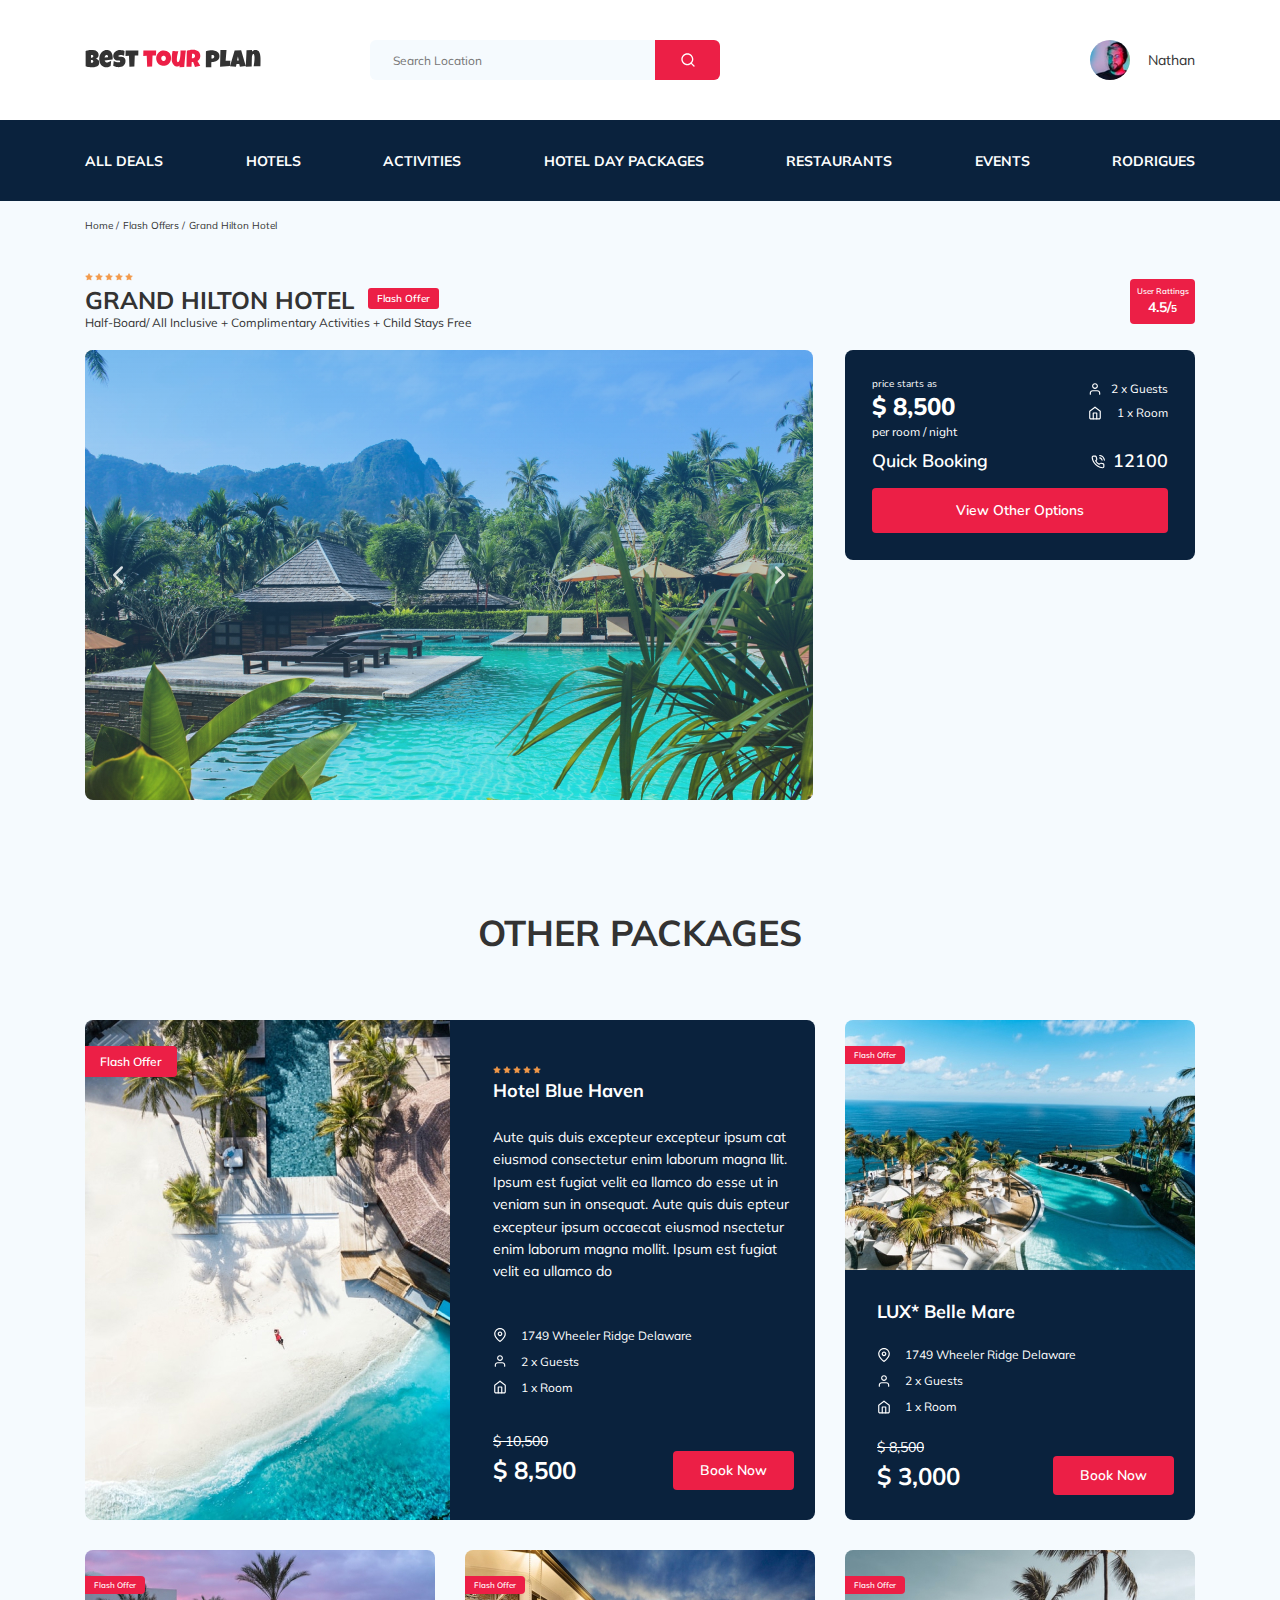
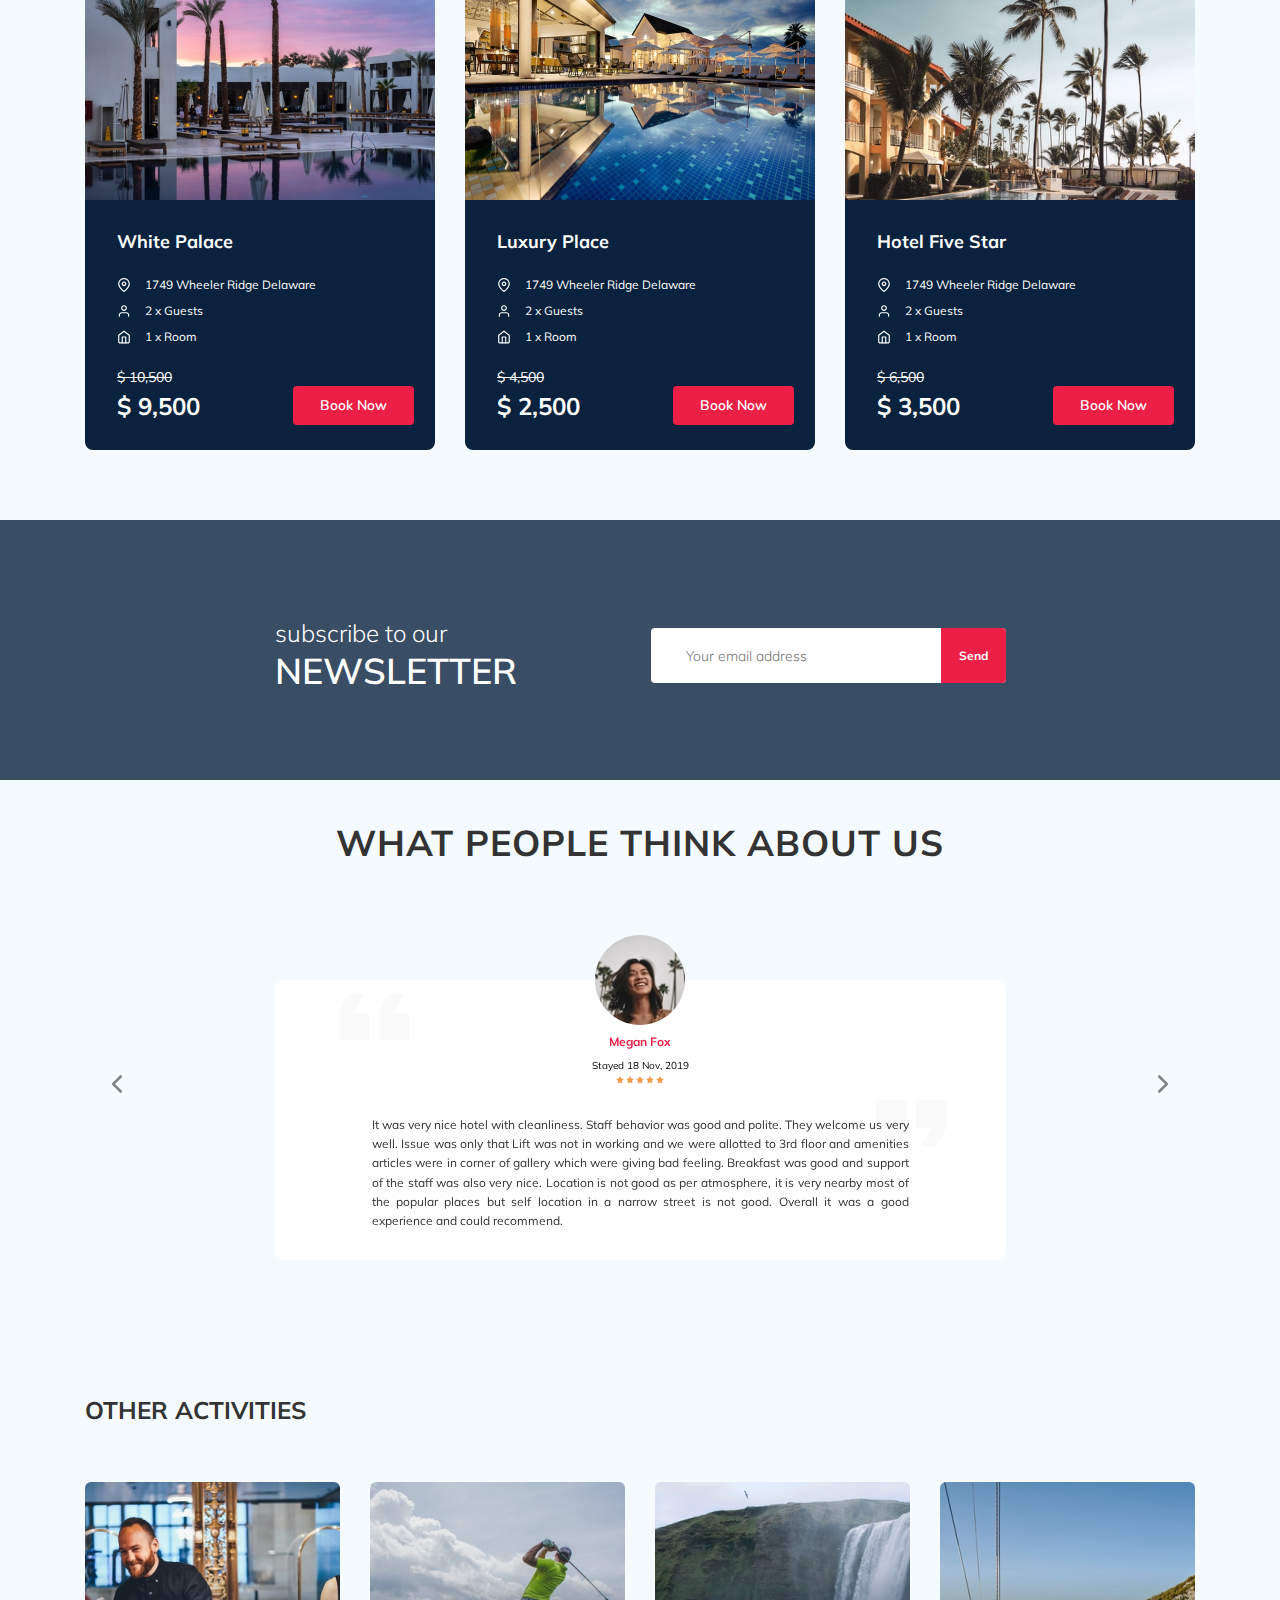
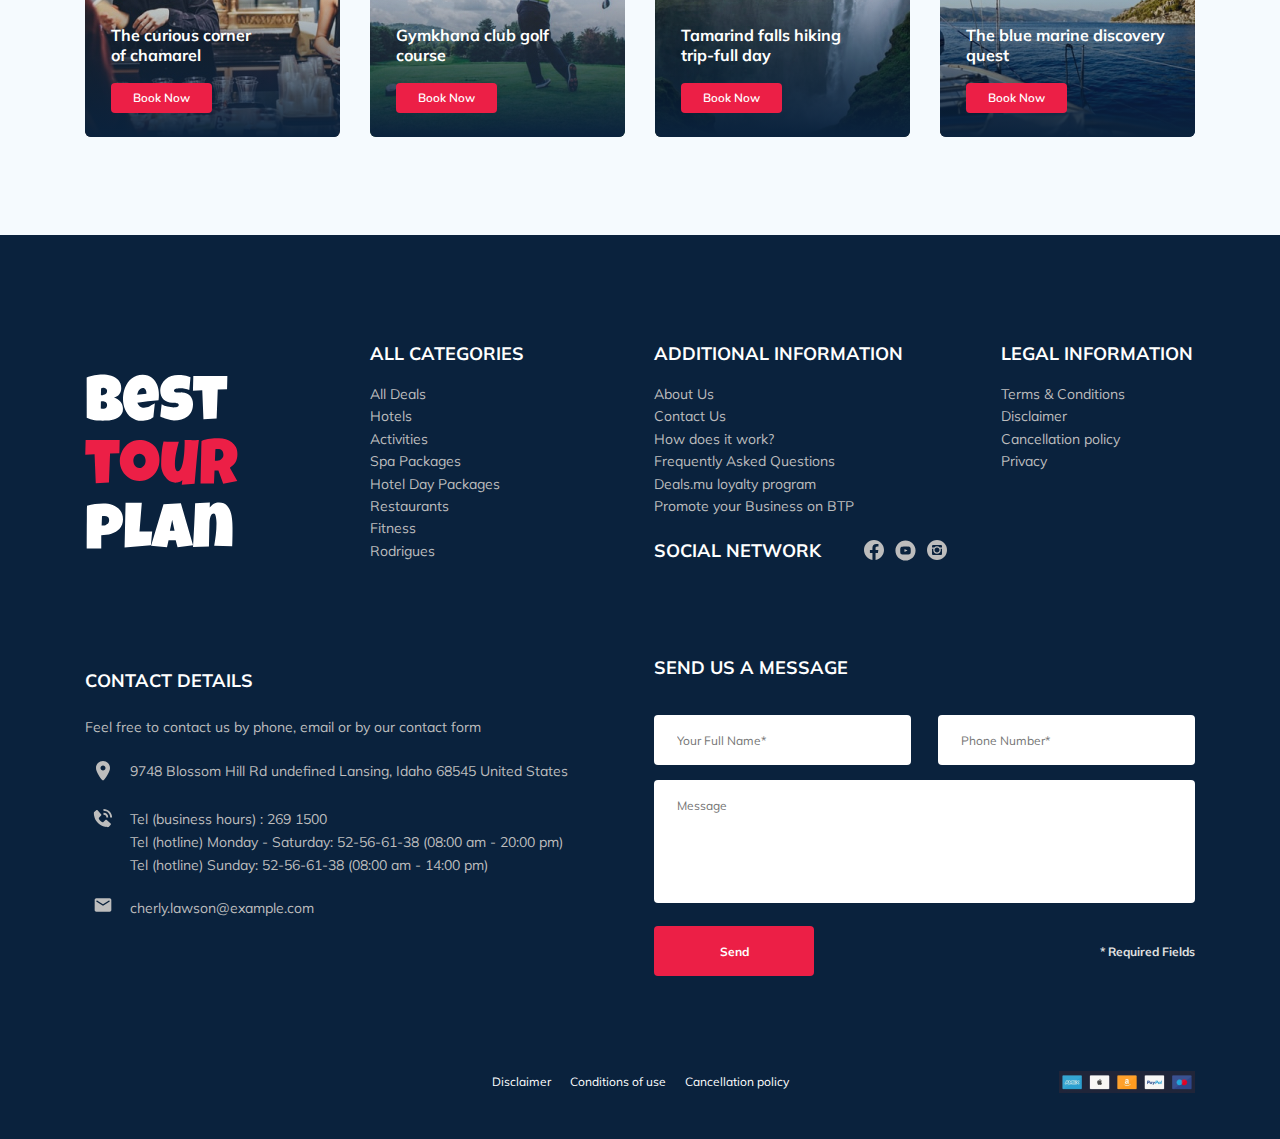
==== index.html @ f6c1938b "fixed: form phone validation" ====
<!DOCTYPE html>
<html lang="en">
  <head>
    <meta charset="UTF-8" />
    <meta http-equiv="X-UA-Compatible" content="IE=edge" />
    <meta name="viewport" content="width=device-width, initial-scale=1.0" />
    <title>Best Tour Plan - Hotel Booking</title>
    <link rel="shortcut icon" href="img/favicon.ico" type="image/x-icon" />
    <link rel="icon" href="img/favicon.ico" type="image/x-icon" />

    <link rel="preconnect" href="https://fonts.gstatic.com" />
    <link
      href="https://fonts.googleapis.com/css2?family=Mulish:wght@400;700&family=Nunito:wght@400;600;800&display=swap"
      rel="stylesheet"
    />
    <link rel="stylesheet" href="css/swiper-bundle.min.css" />
    <link rel="stylesheet" href="css/style.css" />
  </head>
  <body>
    <header class="navbar navbar--mobile--fixed">
      <div class="container">
        <div class="navbar-top">
          <a href="#" class="logo">
            <img
              src="img/horizontal-logo.svg"
              alt="Logo: Best Tour Plan"
              class="logo__image"
            />
          </a>

          <form
            action="#"
            class="search navbar__search navbar__search--mobile--hidden"
          >
            <input
              type="text"
              class="search__input"
              placeholder="Search Location"
            />
            <button class="button search__button">
              <img src="img/search.svg" alt="Icon: search" />
            </button>
          </form>

          <a href="#" class="user navbar__user navbar__user--mobile--hidden">
            <img
              src="img/user-avatar.jpg"
              alt="Avatar: Nathan"
              class="user__avatar"
            />
            <div class="span user__name">Nathan</div>
          </a>

          <button class="menu-button navbar-top__menu-button">
            <span class="menu-button__line"></span>
            <span class="menu-button__line"></span>
            <span class="menu-button__line"></span>
          </button>
        </div>
        <!-- /.navbar-top -->
      </div>
      <!-- /.container -->

      <div class="navbar-bottom">
        <div class="container">
          <ul class="navbar-menu">
            <li class="navbar-menu__item navbar-menu__item--mobile--visible">
              <a href="#" class="user navbar__user">
                <img
                  src="img/user-avatar.jpg"
                  alt="Avatar: Nathan"
                  class="user__avatar"
                />
                <span class="user__name user__name--light">Nathan</span>
              </a>
            </li>
            <li class="navbar-menu__item navbar-menu__item--mobile--visible">
              <form action="#" class="search navbar__search">
                <input
                  type="text"
                  class="search__input"
                  placeholder="Search Location"
                />
                <button class="button search__button">
                  <img src="img/search.svg" alt="Icon: search" />
                </button>
              </form>
            </li>
            <li class="navbar-menu__item">
              <a href="#" class="navbar-menu__link">All Deals</a>
            </li>
            <li class="navbar-menu__item">
              <a href="#" class="navbar-menu__link">Hotels</a>
            </li>
            <li class="navbar-menu__item">
              <a href="#" class="navbar-menu__link">Activities</a>
            </li>
            <li class="navbar-menu__item">
              <a href="#" class="navbar-menu__link">Hotel Day Packages</a>
            </li>
            <li class="navbar-menu__item">
              <a href="#" class="navbar-menu__link">Restaurants</a>
            </li>
            <li class="navbar-menu__item">
              <a href="#" class="navbar-menu__link">Events</a>
            </li>
            <li class="navbar-menu__item">
              <a href="#" class="navbar-menu__link">Rodrigues</a>
            </li>
          </ul>
        </div>
        <!-- /.container -->
      </div>
      <!-- /.navbar-bottom -->
    </header>
    <nav class="breadcrumb">
      <div class="container">
        <ul class="breadcrumb-list">
          <li class="breadcrumb-list__item">
            <a href="#" class="breadcrumb-list__link">Home</a>
          </li>
          <li class="breadcrumb-list__item">
            <a href="#" class="breadcrumb-list__link">Flash Offers</a>
          </li>
          <li class="breadcrumb-list__item">Grand Hilton Hotel</li>
        </ul>
      </div>
      <!-- /.container -->
    </nav>
    <!-- /.breadcrumb -->
    <section class="hotel">
      <div class="container">
        <div class="hotel-info">
          <div class="hotel-info__text">
            <div class="hotel-wrapper">
              <div class="stars">
                <img class="stars__image" src="img/star.svg" alt="star" />
                <img class="stars__image" src="img/star.svg" alt="star" />
                <img class="stars__image" src="img/star.svg" alt="star" />
                <img class="stars__image" src="img/star.svg" alt="star" />
                <img class="stars__image" src="img/star.svg" alt="star" />
              </div>
              <!-- /.stars -->
              <h1 class="hotel-name hotel-info__name">Grand Hilton Hotel</h1>
              <span class="offer hotel-info__offer">Flash Offer</span>
            </div>
            <!-- /.hotel-wrapper -->
            <p class="hotel-description hotel-info__description">
              Half-Board/ All Inclusive + Complimentary Activities + Child Stays
              Free
            </p>
          </div>
          <!-- /.hotel-info__text -->
          <div class="rating hotel-info__rating">
            <span class="rating__text">User Rattings</span>
            <span class="rating__counter">4.5/</span>
          </div>
          <!-- /.hotel-info__right -->
        </div>
        <!-- /.hotel-info -->
        <div class="hotel-grid">
          <!-- Slider main container -->
          <div class="swiper-container hotel-slider hotel__slider">
            <!-- Additional required wrapper -->
            <div class="swiper-wrapper">
              <!-- Slides -->
              <div class="swiper-slide hotel-slider__item">
                <img
                  class="hotel-slider__image"
                  src="img/slide-1.jpg"
                  alt="slide"
                />
              </div>
              <div class="swiper-slide hotel-slider__item">
                <img
                  class="hotel-slider__image"
                  src="img/slide-2.jpg"
                  alt="slide"
                />
              </div>
              <div class="swiper-slide hotel-slider__item">
                <img
                  class="hotel-slider__image"
                  src="img/slide-3.jpg"
                  alt="slide"
                />
              </div>
              <div class="swiper-slide hotel-slider__item">
                <img
                  class="hotel-slider__image"
                  src="img/slide-4.jpg"
                  alt="slide"
                />
              </div>
              <div class="swiper-slide hotel-slider__item">
                <img
                  class="hotel-slider__image"
                  src="img/slide-5.jpg"
                  alt="slide"
                />
              </div>
            </div>

            <!-- If we need navigation buttons -->
            <button
              class="hotel-slider__button hotel-slider__button--prev"
            ></button>
            <button
              class="hotel-slider__button hotel-slider__button--next"
            ></button>
          </div>
          <!-- /.swiper-container -->
          <div class="hotel-grid__info">
            <div class="booking">
              <div class="booking__info">
                <div class="booking__price">
                  <span class="booking__start">price starts as</span>
                  <strong class="booking__pricetag">$ 8,500</strong>
                  <span class="booking__per-room">per room / night</span>
                </div>
                <!-- /.price -->
                <div class="booking__room">
                  <div class="booking__text">
                    <img src="img/user.svg" alt="Icon: user" />
                    <span class="booking__description">2 x Guests</span>
                  </div>
                  <div class="booking__text">
                    <img src="img/home.svg" alt="Icon: home" />
                    <span class="booking__description">1 x Room</span>
                  </div>
                </div>
                <!-- /.booking__room -->
              </div>
              <!-- /.booking__info -->
              <div class="booking__call-center">
                <span class="booking__call-text">Quick Booking</span>
                <a class="booking__number" href="tel:12100"
                  ><img src="img/phone.svg" alt="Icon: phone" />
                  <span class="booking__num">12100</span>
                </a>
              </div>
              <!-- /.booking__call-center -->
              <button  data-toggle="modal" class="button booking__button">View Other Options</button>
            </div>
            <!-- /.booking -->
            <div id="map" class="map">
              <iframe
                class="map-google"
                src="https://www.google.com/maps/embed?pb=!1m18!1m12!1m3!1d3955.004632620622!2d79.80141631410925!3d7.5744723121559385!2m3!1f0!2f0!3f0!3m2!1i1024!2i768!4f13.1!3m3!1m2!1s0x3ae2c96110de8289%3A0x3fd7668bc2d85eb9!2sGrand%20Hilton%20Hotel!5e0!3m2!1sru!2sge!4v1615308732117!5m2!1sru!2sge"
                style="border: 0"
                allowfullscreen=""
                loading="lazy"
              ></iframe>
            </div>
            <!-- /.map -->
          </div>
          <!-- /.hotel-grid__info -->
        </div>
        <!-- /.hotel-grid -->
      </div>
      <!-- /.container -->
    </section>
    <section class="packages">
      <div class="container">
        <h2 class="packages__title">Other Packages</h2>
        <div class="packages-wrapper">
          <div class="package packages__pack package--first">
            <img
              src="img/package-1.jpg"
              alt="Hotel Blue Haven"
              class="package__image package__image--first"
            />
            <span class="offer package__offer package__offer--first"
              >Flash Offer</span
            >
            <div class="package-bio package-bio--first">
              <div class="stars package-bio__rating">
                <img class="stars__image" src="img/star.svg" alt="star" />
                <img class="stars__image" src="img/star.svg" alt="star" />
                <img class="stars__image" src="img/star.svg" alt="star" />
                <img class="stars__image" src="img/star.svg" alt="star" />
                <img class="stars__image" src="img/star.svg" alt="star" />
              </div>
              <!-- /.stars -->
              <h3 class="package__title">Hotel Blue Haven</h3>
              <p class="package__description">
                Aute quis duis excepteur excepteur ipsum cat eiusmod consectetur
                enim laborum magna llit. Ipsum est fugiat velit ea llamco do
                esse ut in veniam sun in onsequat. Aute quis duis epteur
                excepteur ipsum occaecat eiusmod nsectetur enim laborum magna
                mollit. Ipsum est fugiat velit ea ullamco do
              </p>
              <div class="package__text">
                <img src="img/map-pin.svg" alt="Icon: map-pin" />
                <span class="package-bio__description"
                  >1749 Wheeler Ridge Delaware</span
                >
              </div>
              <!-- /.package__text -->
              <div class="package__text">
                <img src="img/user.svg" alt="Icon: user" />
                <span class="package-bio__description">2 x Guests</span>
              </div>
              <!-- /.package__text -->
              <div class="package__text">
                <img src="img/home.svg" alt="Icon: home" />
                <span class="package-bio__description">1 x Room</span>
              </div>
              <!-- /.package__text -->
              <del class="package__old-pricetag package__old-pricetag--first"
                >$ 10,500</del
              >
              <strong class="package__new-pricetag">$ 8,500</strong>
              <button data-toggle="modal" class="button package__button package__button--first">
                Book Now
              </button>
            </div>
            <!-- /.package-bio -->
          </div>
          <!-- /.package packages__pack -->
          <div class="package packages__pack">
            <img
              src="img/package-2.jpg"
              alt="LUX* Belle Mare"
              class="package__image"
            />
            <span class="offer package__offer">Flash Offer</span>
            <div class="package-bio">
              <h3 class="package__title">LUX* Belle Mare</h3>
              <div class="package__text">
                <img src="img/map-pin.svg" alt="Icon: map-pin" />
                <span class="package-bio__description"
                  >1749 Wheeler Ridge Delaware</span
                >
              </div>
              <!-- /.package__text -->
              <div class="package__text">
                <img src="img/user.svg" alt="Icon: user" />
                <span class="package-bio__description">2 x Guests</span>
              </div>
              <!-- /.package__text -->
              <div class="package__text">
                <img src="img/home.svg" alt="Icon: home" />
                <span class="package-bio__description">1 x Room</span>
              </div>
              <!-- /.package__text -->
              <del class="package__old-pricetag">$ 8,500</del>
              <strong class="package__new-pricetag">$ 3,000</strong>
              <button data-toggle="modal" class="button package__button">Book Now</button>
            </div>
            <!-- /.package-bio -->
          </div>
          <!-- /.package packages__pack -->
          <div class="package packages__pack">
            <img
              src="img/package-3.jpg"
              alt="White Palace"
              class="package__image"
            />
            <span class="offer package__offer">Flash Offer</span>
            <div class="package-bio">
              <h3 class="package__title">White Palace</h3>
              <div class="package__text">
                <img src="img/map-pin.svg" alt="Icon: map-pin" />
                <span class="package-bio__description"
                  >1749 Wheeler Ridge Delaware</span
                >
              </div>
              <!-- /.package__text -->
              <div class="package__text">
                <img src="img/user.svg" alt="Icon: user" />
                <span class="package-bio__description">2 x Guests</span>
              </div>
              <!-- /.package__text -->
              <div class="package__text">
                <img src="img/home.svg" alt="Icon: home" />
                <span class="package-bio__description">1 x Room</span>
              </div>
              <!-- /.package__text -->
              <del class="package__old-pricetag">$ 10,500</del>
              <strong class="package__new-pricetag">$ 9,500</strong>
              <button data-toggle="modal" class="button package__button">Book Now</button>
            </div>
            <!-- /.package-bio -->
          </div>
          <!-- /.package packages__pack -->
          <div class="package packages__pack">
            <img
              src="img/package-4.jpg"
              alt="Luxury Place"
              class="package__image"
            />
            <span class="offer package__offer">Flash Offer</span>
            <div class="package-bio">
              <h3 class="package__title">Luxury Place</h3>
              <div class="package__text">
                <img src="img/map-pin.svg" alt="Icon: map-pin" />
                <span class="package-bio__description"
                  >1749 Wheeler Ridge Delaware</span
                >
              </div>
              <!-- /.package__text -->
              <div class="package__text">
                <img src="img/user.svg" alt="Icon: user" />
                <span class="package-bio__description">2 x Guests</span>
              </div>
              <!-- /.package__text -->
              <div class="package__text">
                <img src="img/home.svg" alt="Icon: home" />
                <span class="package-bio__description">1 x Room</span>
              </div>
              <!-- /.package__text -->
              <del class="package__old-pricetag">$ 4,500</del>
              <strong class="package__new-pricetag">$ 2,500</strong>
              <button data-toggle="modal" class="button package__button">Book Now</button>
            </div>
            <!-- /.package-bio -->
          </div>
          <!-- /.package packages__pack -->
          <div class="package packages__pack">
            <img
              src="img/package-5.jpg"
              alt="Hotel Five Star"
              class="package__image"
            />
            <span class="offer package__offer">Flash Offer</span>
            <div class="package-bio">
              <h3 class="package__title">Hotel Five Star</h3>
              <div class="package__text">
                <img src="img/map-pin.svg" alt="Icon: map-pin" />
                <span class="package-bio__description"
                  >1749 Wheeler Ridge Delaware</span
                >
              </div>
              <!-- /.package__text -->
              <div class="package__text">
                <img src="img/user.svg" alt="Icon: user" />
                <span class="package-bio__description">2 x Guests</span>
              </div>
              <!-- /.package__text -->
              <div class="package__text">
                <img src="img/home.svg" alt="Icon: home" />
                <span class="package-bio__description">1 x Room</span>
              </div>
              <!-- /.package__text -->
              <del class="package__old-pricetag">$ 6,500</del>
              <strong class="package__new-pricetag">$ 3,500</strong>
              <button data-toggle="modal" class="button package__button">Book Now</button>
            </div>
            <!-- /.package-bio -->
          </div>
          <!-- /.package packages__pack -->
        </div>
        <!-- /.packages-wrapper -->
      </div>
      <!-- /.container -->
    </section>
    <section class="newsletter">
      <div class="newsletter-wrapper">
        <h2 class="newsletter-title">
          subscribe to our
          <span class="newsletter-title__strong">Newsletter</span>
        </h2>
        <form
          action="send.php"
          method="POST"
          class="form subscribe newsletter__subscribe"
        >
          <input
            type="email"
            class="subscribe__input"
            placeholder="Your email address"
            name="email"
            required
          />
          <button type="submit" name="btnSub" class="button subscribe__button">Send</button>
        </form>
      </div>
      <!-- /.newsletter-wrapper -->
    </section>
    <section class="reviews">
      <div class="container">
        <h2 class="reviews__title">What people think about us</h2>
        <div class="swiper-container reviews-slider">
          <div class="swiper-wrapper">
            <div class="swiper-slide">
              <div class="reviews-slider__item">
                <div class="reviews-slider__profile">
                  <img
                    src="img/review-avatar-1.jpg"
                    alt="Photo: Megan Fox"
                    class="reviews-slider__avatar"
                  />
                  <h3 class="reviews-slider__username">Megan Fox</h3>
                  <span class="reviews-slider__date">Stayed 18 Nov, 2019</span>
                  <div class="stars reviews-slider__rating">
                    <img class="stars__image" src="img/star.svg" alt="star" />
                    <img class="stars__image" src="img/star.svg" alt="star" />
                    <img class="stars__image" src="img/star.svg" alt="star" />
                    <img class="stars__image" src="img/star.svg" alt="star" />
                    <img class="stars__image" src="img/star.svg" alt="star" />
                  </div>
                  <!-- /.reviews-slider__rating -->
                  <p class="reviews-slider__description">
                    It was very nice hotel with cleanliness. Staff behavior was
                    good and polite. They welcome us very well. Issue was only
                    that Lift was not in working and we were allotted to 3rd
                    floor and amenities articles were in corner of gallery which
                    were giving bad feeling. Breakfast was good and support of
                    the staff was also very nice. Location is not good as per
                    atmosphere, it is very nearby most of the popular places but
                    self location in a narrow street is not good. Overall it was
                    a good experience and could recommend.
                  </p>
                </div>
                <!-- /.reviews-slider__profile -->
              </div>
              <!-- /.reviews-slider__item -->
            </div>
            <!-- /.swiper-slide -->
            <div class="swiper-slide">
              <div class="reviews-slider__item">
                <div class="reviews-slider__profile">
                  <img
                    src="img/review-avatar-2.jpg"
                    alt="Photo:  Jean Reno"
                    class="reviews-slider__avatar"
                  />
                  <h3 class="reviews-slider__username">Jean Reno</h3>
                  <span class="reviews-slider__date">Stayed 13 Oct, 2020</span>
                  <div class="stars reviews-slider__rating">
                    <img class="stars__image" src="img/star.svg" alt="star" />
                    <img class="stars__image" src="img/star.svg" alt="star" />
                    <img class="stars__image" src="img/star.svg" alt="star" />
                    <img class="stars__image" src="img/star.svg" alt="star" />
                    <img class="stars__image" src="img/star.svg" alt="star" />
                  </div>
                  <!-- /.reviews-slider__rating -->
                  <p class="reviews-slider__description">
                    Lorem ipsum dolor sit, amet consectetur adipisicing elit.
                    Quod, eos iure? Sint, porro, iusto blanditiis dolorem
                    laudantium provident facere excepturi, asperiores
                    voluptatibus cum commodi magni ipsum nulla quis? Beatae aut
                    ipsam magni quasi non asperiores accusamus neque ea.
                    Sapiente alias accusantium illo, exercitationem inventore ad
                    minus ex hic suscipit reprehenderit aliquam eligendi autem
                    eum, distinctio, accusamus atque id iste? Nesciunt id ipsam,
                    doloribus tempora vitae sunt, consequatur, numquam illo
                    itaque iste consequuntur eligendi ad? Eligendi voluptate
                    optio ab cumque repudiandae nam, quo minima! Natus itaque
                    doloremque, nemo voluptates eum quam cupiditate vel nam?
                    Eligendi esse placeat maxime qui voluptatum tempora.
                  </p>
                </div>
                <!-- /.reviews-slider__profile -->
              </div>
              <!-- /.reviews-slider__item -->
            </div>
            <!-- /.swiper-slide -->
            <div class="swiper-slide">
              <div class="reviews-slider__item">
                <div class="reviews-slider__profile">
                  <img
                    src="img/review-avatar-3.jpg"
                    alt="Photo: Lalita Gupta"
                    class="reviews-slider__avatar"
                  />
                  <h3 class="reviews-slider__username">Lalita Gupta</h3>
                  <span class="reviews-slider__date">Stayed 10 Dec, 2018</span>
                  <div class="stars reviews-slider__rating">
                    <img class="stars__image" src="img/star.svg" alt="star" />
                    <img class="stars__image" src="img/star.svg" alt="star" />
                    <img class="stars__image" src="img/star.svg" alt="star" />
                    <img class="stars__image" src="img/star.svg" alt="star" />
                    <img class="stars__image" src="img/star.svg" alt="star" />
                  </div>
                  <!-- /.reviews-slider__rating -->
                  <p class="reviews-slider__description">
                    It was very nice hotel with cleanliness. Staff behavior was
                    good and polite. They welcome us very well. Issue was only
                    that Lift was not in working and we were allotted to 3rd
                    floor and amenities articles were in corner of gallery which
                    were giving bad feeling. Breakfast was good and support of
                    the staff was also very nice. Location is not good as per
                    atmosphere, it is very nearby most of the popular places but
                    self location in a narrow street is not good. Overall it was
                    a good experience and could recommend.
                  </p>
                </div>
                <!-- /.reviews-slider__profile -->
              </div>
              <!-- /.reviews-slider__item -->
            </div>
            <!-- /.swiper-slide -->
            <div class="swiper-slide">
              <div class="reviews-slider__item">
                <div class="reviews-slider__profile">
                  <img
                    src="img/review-avatar-4.jpg"
                    alt="Photo: Khuan Karlos"
                    class="reviews-slider__avatar"
                  />
                  <h3 class="reviews-slider__username">Khuan Karlos</h3>
                  <span class="reviews-slider__date">Stayed 17 Jul, 2019</span>
                  <div class="stars reviews-slider__rating">
                    <img class="stars__image" src="img/star.svg" alt="star" />
                    <img class="stars__image" src="img/star.svg" alt="star" />
                    <img class="stars__image" src="img/star.svg" alt="star" />
                    <img class="stars__image" src="img/star.svg" alt="star" />
                    <img class="stars__image" src="img/star.svg" alt="star" />
                  </div>
                  <!-- /.reviews-slider__rating -->
                  <p class="reviews-slider__description">
                    Lorem ipsum, dolor sit amet consectetur adipisicing elit.
                    Tenetur qui obcaecati ab optio sunt nam reiciendis nemo
                    itaque esse sed sint corrupti cum facilis natus praesentium
                    dolores cumque placeat est repudiandae ipsa, repellendus
                    recusandae, facere in. Quae unde, sint iusto aperiam quas
                    accusamus quam ipsa ipsam ab dolor enim molestiae.
                  </p>
                </div>
                <!-- /.reviews-slider__profile -->
              </div>
              <!-- /.reviews-slider__item -->
            </div>
            <!-- /.swiper-slide -->
            <div class="swiper-slide">
              <div class="reviews-slider__item">
                <div class="reviews-slider__profile">
                  <img
                    src="img/review-avatar-5.jpg"
                    alt="Photo: Charlie Hunnam"
                    class="reviews-slider__avatar"
                  />
                  <h3 class="reviews-slider__username">Charlie Hunnam</h3>
                  <span class="reviews-slider__date">Stayed 25 Jan, 2020</span>
                  <div class="stars reviews-slider__rating">
                    <img class="stars__image" src="img/star.svg" alt="star" />
                    <img class="stars__image" src="img/star.svg" alt="star" />
                    <img class="stars__image" src="img/star.svg" alt="star" />
                    <img class="stars__image" src="img/star.svg" alt="star" />
                    <img class="stars__image" src="img/star.svg" alt="star" />
                  </div>
                  <!-- /.reviews-slider__rating -->
                  <p class="reviews-slider__description">
                    It was very nice hotel with cleanliness. Staff behavior was
                    good and polite. They welcome us very well. Issue was only
                    that Lift was not in working and we were allotted to 3rd
                    floor and amenities articles were in corner of gallery which
                    were giving bad feeling. Breakfast was good and support of
                    the staff was also very nice. Location is not good as per
                    atmosphere, it is very nearby most of the popular places but
                    self location in a narrow street is not good. Overall it was
                    a good experience and could recommend.
                  </p>
                </div>
                <!-- /.reviews-slider__profile -->
              </div>
              <!-- /.reviews-slider__item -->
            </div>
            <!-- /.swiper-slide -->
          </div>
          <!-- /.swiper-wrapper-->
          <button
            class="reviews-slider__button reviews-slider__button--prev"
          ></button>
          <button
            class="reviews-slider__button reviews-slider__button--next"
          ></button>
        </div>
        <!-- /.reviews-slider -->
      </div>
      <!-- /.container -->
    </section>
    <section class="activities">
      <div class="container">
        <h2 class="activities__title">Other Activities</h2>
        <div class="activities-wrapper">
          <div class="card activities__card">
            <img class="card__image" src="img/activitie-1.jpg" alt="" />
            <h3 class="card__title">
              The curious corner <br />of&nbsp;chamarel
            </h3>
            <button data-toggle="modal" class="button card__button">Book Now</button>
          </div>
          <!-- /.card -->
          <div class="card activities__card">
            <img class="card__image" src="img/activitie-2.jpg" alt="" />
            <h3 class="card__title">Gymkhana club golf <br />course</h3>
            <button data-toggle="modal" class="button card__button">Book Now</button>
          </div>
          <!-- /.card -->
          <div class="card activities__card">
            <img class="card__image" src="img/activitie-3.jpg" alt="" />
            <h3 class="card__title">
              Tamarind falls hiking <br />trip-full day
            </h3>
            <button data-toggle="modal" class="button card__button">Book Now</button>
          </div>
          <!-- /.card -->
          <div class="card activities__card">
            <img class="card__image" src="img/activitie-4.jpg" alt="" />
            <h3 class="card__title">The blue marine discovery <br />quest</h3>
            <button data-toggle="modal" class="button card__button">Book Now</button>
          </div>
          <!-- /.card -->
        </div>
        <!-- /.activities-wrapper -->
      </div>
      <!-- /.container -->
    </section>
    <footer class="footer">
      <div class="container">
        <div class="footer-wrapper">
          <a class="logo footer__logo" href="#">
            <img src="img/vertical-logo.svg" alt="Logo: Best Tour Plan"
          /></a>
          <div class="footer__list footer__categories">
            <h3 class="footer__title">All Categories</h3>
            <ul class="footer__ul">
              <li class="footer__item">
                <a href="#" class="footer__link">All Deals</a>
              </li>
              <li class="footer__item">
                <a href="#" class="footer__link">Hotels</a>
              </li>
              <li class="footer__item">
                <a href="#" class="footer__link">Activities </a>
              </li>
              <li class="footer__item">
                <a href="#" class="footer__link">Spa Packages </a>
              </li>
              <li class="footer__item">
                <a href="#" class="footer__link">Hotel Day Packages</a>
              </li>
              <li class="footer__item">
                <a href="#" class="footer__link">Restaurants </a>
              </li>
              <li class="footer__item">
                <a href="#" class="footer__link">Fitness </a>
              </li>
              <li class="footer__item">
                <a href="#" class="footer__link">Rodrigues</a>
              </li>
            </ul>
          </div>
          <!-- /.footer__list -->
          <div class="footer__list footer__additional">
            <h3 class="footer__title">Additional Information</h3>
            <ul class="footer__ul">
              <li class="footer__item">
                <a href="#" class="footer__link">About Us </a>
              </li>
              <li class="footer__item">
                <a href="#" class="footer__link">Contact Us </a>
              </li>
              <li class="footer__item">
                <a href="#" class="footer__link">How does it work? </a>
              </li>
              <li class="footer__item">
                <a href="#" class="footer__link">Frequently Asked Questions</a>
              </li>
              <li class="footer__item">
                <a href="#" class="footer__link">Deals.mu loyalty program </a>
              </li>
              <li class="footer__item">
                <a href="#" class="footer__link"
                  >Promote your Business on BTP
                </a>
              </li>
            </ul>
          </div>
          <!-- /.footer__list -->
          <div class="footer__social-network">
            <h3 class="footer__title footer__title--inline">Social Network</h3>
            <div class="footer__social-links">
              <a
                href="https://www.facebook.com/"
                class="footer__link"
                target="_blank"
                ><img src="img/facebook.svg" alt="icon: facebook" /></a
              ><a
                href="https://www.youtube.com/"
                class="footer__link"
                target="_blank"
                ><img src="img/youtube.svg" alt="icon: youtube" /></a
              ><a
                href="https://www.instagram.com/?hl=ru"
                class="footer__link"
                target="_blank"
                ><img src="img/instagram.svg" alt="icon: instagram"
              /></a>
            </div>
            <!-- /.footer__social-links -->
          </div>
          <!-- /.footer__social-network -->
          <div class="footer__list footer__legal">
            <h3 class="footer__title">Legal Information</h3>
            <ul class="footer__ul">
              <li class="footer__item">
                <a href="#" class="footer__link">Terms & Conditions </a>
              </li>
              <li class="footer__item">
                <a href="#" class="footer__link">Disclaimer </a>
              </li>
              <li class="footer__item">
                <a href="#" class="footer__link">Cancellation policy </a>
              </li>
              <li class="footer__item">
                <a href="#" class="footer__link">Privacy</a>
              </li>
            </ul>
          </div>
          <!-- /.footer__list -->
          <div class="footer__contact-details">
            <h3 class="footer__title footer__title--mb-3">Contact Details</h3>
            <span class="footer__text"
              >Feel free to contact us by phone, email or by our contact
              form</span
            >
            <ul class="footer__ul">
              <li class="footer__item footer__item--mb-2">
                <div class="footer__icon-wrapper">
                  <img
                    class="footer__icon"
                    src="img/map-marker.svg"
                    alt="icon: map"
                  />
                </div>
                9748 Blossom Hill Rd undefined Lansing, Idaho 68545 United
                States
              </li>
              <li class="footer__item footer__item--mb-2">
                <div class="footer__icon-wrapper">
                  <img
                    class="footer__icon"
                    src="img/phone-call.svg"
                    alt="icon: phone"
                  />
                </div>
                <div class="footer__link-wrapper">
                  <span class="footer__text"
                    >Tel (business hours) :
                    <a href="tel:2691500" class="footer__link">
                      269 1500</a
                    ></span
                  >

                  <span class="footer__text"
                    >Tel (hotline) Monday - Saturday:
                    <a
                      href="tel:52566138"
                      class="footer__link footer__link--middle"
                      >52&#8209;56&#8209;61&#8209;38</a
                    >
                    (08:00&nbsp;am&nbsp;&#8209;&nbsp;20:00&nbsp;pm)</span
                  >
                  <span class="footer__text"
                    >Tel (hotline) Sunday:
                    <a href="tel:52566138" class="footer__link">
                      52&#8209;56&#8209;61&#8209;38
                    </a>
                    (08:00&nbsp;am&nbsp;&#8209;&nbsp;14:00&nbsp;pm)</span
                  >
                </div>
              </li>
              <li class="footer__item footer__item--mb-2">
                <div class="footer__icon-wrapper">
                  <img
                    class="footer__icon"
                    src="img/email.svg"
                    alt="icon: email"
                  />
                </div>
                <a href="mailto:cherly.lawson@example.com" class="footer__link"
                  >cherly.lawson@example.com</a
                >
              </li>
            </ul>
          </div>
          <!-- /.footer__contact-details -->
          <div class="footer__contact-form">
            <h3 class="footer__title footer__title--form">Send us a message</h3>
            <form action="send.php" method="POST" class="footer__form form">
              <div class="footer__input-group"><input
                type="text"
                class="input footer__input"
                placeholder="Your Full Name*"
                name="name"
                minlength="2"
                required
              /></div>
              <div class="footer__input-group"> <input
                type="tel"
                class="phone input footer__input"
                placeholder="Phone Number*"
                minlength="18"
                name="phone"
                required
              /></div>
              <textarea
                class="footer__message"
                cols="30"
                rows="10"
                placeholder="Message"
                name="message"
              ></textarea>
              <div class="footer__form-wrapper">
                <button class="button footer__button" name="btnFoot" type="submit">
                  Send
                </button>
                <span class="footer__info">* Required Fields</span>
              </div>
              <!-- /.footer__form-wrapper -->
            </form>
          </div>
          <!-- /.footer__contact-form -->
        </div>
        <!-- /.footer-wrapper -->
        <div class="footer-disclaimer">
          <ul class="footer-disclaimer__ul">
            <li class="footer-disclaimer__item">
              <a href="#" class="footer-disclaimer__link">Disclaimer</a>
            </li>
            <li class="footer-disclaimer__item">
              <a href="#" class="footer-disclaimer__link">Conditions of use</a>
            </li>
            <li class="footer-disclaimer__item">
              <a href="#" class="footer-disclaimer__link"
                >Cancellation policy</a
              >
            </li>
          </ul>
          <img
            src="img/partners.png"
            alt="Our partners"
            class="footer-disclaimer__image"
          />
        </div>
        <!-- /.footer__disclaimer-->
      </div>
      <!-- /.container -->
    </footer>
    <div class="modal">
      <div class="modal__overlay"></div>
      <div class="modal__dialog">
        <a href="#" class="modal__close"
          ><img src="img/modal-close.svg" alt="icon: close"
        /></a>
        <h3 class="modal__title">Booking</h3>
        <form action="send.php" method="POST" class="modal__form form">
          <input
            type="text"
            class="input modal__input"
            placeholder="Your Full Name*"
            name="name"
            minlength="2"
            required
          />
          <input
            type="tel"
            class="phone input modal__input"
            placeholder="Phone Number*"
            name="phone"
            minlength="18"
            required
          />
          <input
            type="email"
            class="input modal__input"
            placeholder="Email*"
            name="email"
            required
          />
          <textarea
            class="modal__message"
            cols="30"
            rows="10"
            placeholder="Message"
            name="message"
          ></textarea>
          <div class="modal__form-wrapper">
            <button class="button modal__button" name="btnMod" type="submit">Send</button>
            <span class="modal__info">* Required Fields</span>
          </div>
          <!-- /.modal__form-wrapper -->
        </form>
      </div>
    </div>
    <script src="js/jquery-3.6.0.min.js"></script>
    <script src="https://ajax.googleapis.com/ajax/libs/jquery/1.11.0/jquery.min.js"></script>
    <script src="js/parallax.min.js"></script>
    <script src="https://api-maps.yandex.ru/2.1/?apikey=7f80ef81-9b84-4844-8290-71cdb354d813&lang=ru_RU"></script>
    <script src="js/jquery.validate.min.js"></script>
    <script src="js/jquery.mask.min.js"></script>
    <script src="js/swiper-bundle.min.js"></script>
    <script src="js/main.js"></script>
  </body>
</html>
---- css/style.css ----
* {
  -webkit-box-sizing: border-box;
          box-sizing: border-box;
}

body {
  font-family: 'Mulish', sans-serif;
  background-color: #f5fafe;
  color: #333333;
}

body.modal-open {
  overflow: hidden;
}

img {
  display: inline-block;
  max-width: 100%;
}

h1, h2, h3, h4, h5, h6, p {
  margin: 0;
}

ul {
  list-style: none;
  padding: 0;
  margin: 0;
}

a {
  display: inline-block;
  text-decoration: none;
}

button {
  border: none;
}

.button {
  border-radius: 4px;
  background-color: #ec1f46;
  color: #ffffff;
}

button:hover {
  cursor: pointer;
}

button:focus {
  outline: none;
}

.container {
  max-width: 1110px;
  margin: 0 auto;
}

.invalid {
  color: #ec1f46;
  font-size: 12px;
  line-height: 15px;
  border-bottom: 1px solid #ec1f46;
}

/*! normalize.css v8.0.1 | MIT License | github.com/necolas/normalize.css */
/* Document
   ========================================================================== */
/**
 * 1. Correct the line height in all browsers.
 * 2. Prevent adjustments of font size after orientation changes in iOS.
 */
html {
  line-height: 1.15;
  /* 1 */
  -webkit-text-size-adjust: 100%;
  /* 2 */
}

/* Sections
   ========================================================================== */
/**
 * Remove the margin in all browsers.
 */
body {
  margin: 0;
}

/**
 * Render the `main` element consistently in IE.
 */
main {
  display: block;
}

/**
 * Correct the font size and margin on `h1` elements within `section` and
 * `article` contexts in Chrome, Firefox, and Safari.
 */
h1 {
  font-size: 2em;
  margin: 0.67em 0;
}

/* Grouping content
   ========================================================================== */
/**
 * 1. Add the correct box sizing in Firefox.
 * 2. Show the overflow in Edge and IE.
 */
hr {
  -webkit-box-sizing: content-box;
          box-sizing: content-box;
  /* 1 */
  height: 0;
  /* 1 */
  overflow: visible;
  /* 2 */
}

/**
 * 1. Correct the inheritance and scaling of font size in all browsers.
 * 2. Correct the odd `em` font sizing in all browsers.
 */
pre {
  font-family: monospace, monospace;
  /* 1 */
  font-size: 1em;
  /* 2 */
}

/* Text-level semantics
   ========================================================================== */
/**
 * Remove the gray background on active links in IE 10.
 */
a {
  background-color: transparent;
}

/**
 * 1. Remove the bottom border in Chrome 57-
 * 2. Add the correct text decoration in Chrome, Edge, IE, Opera, and Safari.
 */
abbr[title] {
  border-bottom: none;
  /* 1 */
  text-decoration: underline;
  /* 2 */
  -webkit-text-decoration: underline dotted;
          text-decoration: underline dotted;
  /* 2 */
}

/**
 * Add the correct font weight in Chrome, Edge, and Safari.
 */
b,
strong {
  font-weight: bolder;
}

/**
 * 1. Correct the inheritance and scaling of font size in all browsers.
 * 2. Correct the odd `em` font sizing in all browsers.
 */
code,
kbd,
samp {
  font-family: monospace, monospace;
  /* 1 */
  font-size: 1em;
  /* 2 */
}

/**
 * Add the correct font size in all browsers.
 */
small {
  font-size: 80%;
}

/**
 * Prevent `sub` and `sup` elements from affecting the line height in
 * all browsers.
 */
sub,
sup {
  font-size: 75%;
  line-height: 0;
  position: relative;
  vertical-align: baseline;
}

sub {
  bottom: -0.25em;
}

sup {
  top: -0.5em;
}

/* Embedded content
   ========================================================================== */
/**
 * Remove the border on images inside links in IE 10.
 */
img {
  border-style: none;
}

/* Forms
   ========================================================================== */
/**
 * 1. Change the font styles in all browsers.
 * 2. Remove the margin in Firefox and Safari.
 */
button,
input,
optgroup,
select,
textarea {
  font-family: inherit;
  /* 1 */
  font-size: 100%;
  /* 1 */
  line-height: 1.15;
  /* 1 */
  margin: 0;
  /* 2 */
}

/**
 * Show the overflow in IE.
 * 1. Show the overflow in Edge.
 */
button,
input {
  /* 1 */
  overflow: visible;
}

/**
 * Remove the inheritance of text transform in Edge, Firefox, and IE.
 * 1. Remove the inheritance of text transform in Firefox.
 */
button,
select {
  /* 1 */
  text-transform: none;
}

/**
 * Correct the inability to style clickable types in iOS and Safari.
 */
button,
[type="button"],
[type="reset"],
[type="submit"] {
  -webkit-appearance: button;
}

/**
 * Remove the inner border and padding in Firefox.
 */
button::-moz-focus-inner,
[type="button"]::-moz-focus-inner,
[type="reset"]::-moz-focus-inner,
[type="submit"]::-moz-focus-inner {
  border-style: none;
  padding: 0;
}

/**
 * Restore the focus styles unset by the previous rule.
 */
button:-moz-focusring,
[type="button"]:-moz-focusring,
[type="reset"]:-moz-focusring,
[type="submit"]:-moz-focusring {
  outline: 1px dotted ButtonText;
}

/**
 * Correct the padding in Firefox.
 */
fieldset {
  padding: 0.35em 0.75em 0.625em;
}

/**
 * 1. Correct the text wrapping in Edge and IE.
 * 2. Correct the color inheritance from `fieldset` elements in IE.
 * 3. Remove the padding so developers are not caught out when they zero out
 *    `fieldset` elements in all browsers.
 */
legend {
  -webkit-box-sizing: border-box;
          box-sizing: border-box;
  /* 1 */
  color: inherit;
  /* 2 */
  display: table;
  /* 1 */
  max-width: 100%;
  /* 1 */
  padding: 0;
  /* 3 */
  white-space: normal;
  /* 1 */
}

/**
 * Add the correct vertical alignment in Chrome, Firefox, and Opera.
 */
progress {
  vertical-align: baseline;
}

/**
 * Remove the default vertical scrollbar in IE 10+.
 */
textarea {
  overflow: auto;
}

/**
 * 1. Add the correct box sizing in IE 10.
 * 2. Remove the padding in IE 10.
 */
[type="checkbox"],
[type="radio"] {
  -webkit-box-sizing: border-box;
          box-sizing: border-box;
  /* 1 */
  padding: 0;
  /* 2 */
}

/**
 * Correct the cursor style of increment and decrement buttons in Chrome.
 */
[type="number"]::-webkit-inner-spin-button,
[type="number"]::-webkit-outer-spin-button {
  height: auto;
}

/**
 * 1. Correct the odd appearance in Chrome and Safari.
 * 2. Correct the outline style in Safari.
 */
[type="search"] {
  -webkit-appearance: textfield;
  /* 1 */
  outline-offset: -2px;
  /* 2 */
}

/**
 * Remove the inner padding in Chrome and Safari on macOS.
 */
[type="search"]::-webkit-search-decoration {
  -webkit-appearance: none;
}

/**
 * 1. Correct the inability to style clickable types in iOS and Safari.
 * 2. Change font properties to `inherit` in Safari.
 */
::-webkit-file-upload-button {
  -webkit-appearance: button;
  /* 1 */
  font: inherit;
  /* 2 */
}

/* Interactive
   ========================================================================== */
/*
 * Add the correct display in Edge, IE 10+, and Firefox.
 */
details {
  display: block;
}

/*
 * Add the correct display in all browsers.
 */
summary {
  display: list-item;
}

/* Misc
   ========================================================================== */
/**
 * Add the correct display in IE 10+.
 */
template {
  display: none;
}

/**
 * Add the correct display in IE 10.
 */
[hidden] {
  display: none;
}

.navbar {
  background-color: #ffffff;
}

.navbar-top {
  display: -webkit-box;
  display: -ms-flexbox;
  display: flex;
  -webkit-box-align: center;
      -ms-flex-align: center;
          align-items: center;
  -webkit-box-pack: justify;
      -ms-flex-pack: justify;
          justify-content: space-between;
  padding-top: 40px;
  padding-bottom: 40px;
}

.navbar-top__menu-button {
  display: none;
}

.navbar-top__menu-button:active {
  background-color: #ffffff;
}

.navbar-top__menu-button:focus {
  border: none;
  outline: none;
  background-color: #ffffff;
}

.navbar__search {
  margin-right: auto;
  margin-left: 9.73%;
}

.navbar-bottom {
  background-color: #0a223d;
}

.navbar-menu {
  padding: 31px 0;
  display: -webkit-box;
  display: -ms-flexbox;
  display: flex;
  -webkit-box-align: center;
      -ms-flex-align: center;
          align-items: center;
  -webkit-box-pack: justify;
      -ms-flex-pack: justify;
          justify-content: space-between;
}

.navbar-menu__item--mobile--visible {
  display: none;
}

.navbar-menu__link {
  color: #ffffff;
  text-decoration: none;
  text-transform: uppercase;
  font-size: 14px;
  font-weight: bold;
  line-height: 18px;
}

.logo {
  width: 177px;
}

.search {
  position: relative;
  overflow: hidden;
  border-radius: 6px;
  height: 40px;
}

.search__input {
  width: 350px;
  height: 100%;
  padding-left: 23px;
  padding-right: 75px;
  background-color: #F5FAFE;
  border: none;
  font-size: 12px;
  line-height: 15px;
  color: #333333;
}

.search__input:hover {
  cursor: pointer;
}

.search__input:focus {
  outline: none;
}

.search__button {
  display: -webkit-box;
  display: -ms-flexbox;
  display: flex;
  position: absolute;
  -webkit-box-align: center;
      -ms-flex-align: center;
          align-items: center;
  -webkit-box-pack: center;
      -ms-flex-pack: center;
          justify-content: center;
  right: 0;
  top: 0;
  height: 100%;
  width: 65px;
  border: none;
  border-radius: 0;
}

.user {
  display: -webkit-box;
  display: -ms-flexbox;
  display: flex;
  -webkit-box-align: center;
      -ms-flex-align: center;
          align-items: center;
}

.user:focus {
  outline: none;
}

.user__avatar {
  width: 40px;
  height: 40px;
  border-radius: 50%;
  -o-object-fit: cover;
     object-fit: cover;
}

.user__name {
  margin-left: 18px;
  font-size: 14px;
  line-height: 18px;
  color: #333333;
}

.breadcrumb-list {
  display: -webkit-box;
  display: -ms-flexbox;
  display: flex;
  -webkit-box-align: center;
      -ms-flex-align: center;
          align-items: center;
  padding: 18px 0;
  margin: 0;
  list-style: none;
}

.breadcrumb-list__item {
  font-size: 10px;
  line-height: 13px;
}

.breadcrumb-list__item:not(:last-child)::after {
  content: '/';
  margin-right: 4px;
}

.breadcrumb-list__link {
  text-decoration: none;
  color: inherit;
}

.hotel {
  padding-top: 23px;
  padding-bottom: 70px;
}

.hotel-info {
  display: -webkit-box;
  display: -ms-flexbox;
  display: flex;
  -webkit-box-pack: justify;
      -ms-flex-pack: justify;
          justify-content: space-between;
  -webkit-box-align: center;
      -ms-flex-align: center;
          align-items: center;
}

.hotel-info__offer {
  margin-left: 14px;
}

.hotel-info__name {
  margin-top: 4px;
  margin-bottom: 0;
}

.hotel-info__description {
  margin-top: 0px;
  margin-bottom: 20px;
}

.hotel-info__rating {
  margin-bottom: 20px;
}

.hotel-name {
  text-transform: uppercase;
  font-size: 24px;
  line-height: 30px;
}

.hotel-wrapper {
  display: -webkit-box;
  display: -ms-flexbox;
  display: flex;
  -webkit-box-align: center;
      -ms-flex-align: center;
          align-items: center;
  -ms-flex-wrap: wrap;
      flex-wrap: wrap;
}

.hotel-description {
  font-size: 12px;
  line-height: 15px;
}

.hotel-grid {
  display: -webkit-box;
  display: -ms-flexbox;
  display: flex;
  -webkit-box-pack: justify;
      -ms-flex-pack: justify;
          justify-content: space-between;
}

.hotel-grid__info {
  display: -webkit-box;
  display: -ms-flexbox;
  display: flex;
  -webkit-box-orient: vertical;
  -webkit-box-direction: normal;
      -ms-flex-direction: column;
          flex-direction: column;
  -webkit-box-pack: justify;
      -ms-flex-pack: justify;
          justify-content: space-between;
}

.hotel-slider {
  max-width: 728px;
  height: 450px;
  margin: 0;
  border-radius: 8px;
}

.hotel-slider__item {
  position: relative;
  width: 100%;
  height: 100%;
}

.hotel-slider__item:after {
  content: '';
  position: absolute;
  width: 100%;
  height: 100%;
  top: 0;
  bottom: 0;
  left: 0;
  right: 0;
  background: -webkit-gradient(linear, left top, left bottom, from(rgba(0, 122, 223, 0.48)), to(rgba(255, 255, 255, 0.128)));
  background: linear-gradient(180deg, rgba(0, 122, 223, 0.48) 0%, rgba(255, 255, 255, 0.128) 100%);
  z-index: 10;
}

.hotel-slider__button {
  position: absolute;
  top: 50%;
  -webkit-transform: translateY(-50%);
          transform: translateY(-50%);
  width: 30px;
  height: 30px;
  border: none;
  z-index: 99;
  cursor: pointer;
  background-repeat: no-repeat;
  background-position: center;
  background-size: 10px;
  background-color: transparent;
}

.hotel-slider__button--next {
  right: 18px;
  background-image: url(../img/arrow-next.svg);
}

.hotel-slider__button--prev {
  left: 18px;
  background-image: url(../img/arrow-prev.svg);
}

.stars {
  -ms-flex-preferred-size: 100%;
      flex-basis: 100%;
  height: 8px;
  font-size: 0;
}

.stars__image {
  margin-right: 2px;
}

.stars__image:last-child {
  margin-right: 0;
}

.offer {
  padding: 4px 9px;
  border-radius: 3px;
  font-weight: 600;
  font-size: 10px;
  line-height: 13px;
  color: #ffffff;
  background-color: #ec1f46;
}

.rating {
  max-width: 65px;
  min-height: 45px;
  text-align: center;
  border-radius: 4px;
  background-color: #ec1f46;
  color: #ffffff;
}

.rating__text {
  font-size: 8px;
  line-height: 10px;
  font-weight: 600;
}

.rating__counter {
  font-size: 14px;
  line-height: 18px;
  font-weight: bold;
}

.rating__counter::after {
  content: '5';
  font-size: 10px;
  font-weight: bold;
}

.booking {
  font-family: 'Nunito', sans-serif;
  background-color: #0a223d;
  color: #ffffff;
  border-radius: 8px;
  width: 350px;
  min-height: 210px;
  padding: 27px;
}

.booking__info {
  display: -webkit-box;
  display: -ms-flexbox;
  display: flex;
  -webkit-box-pack: justify;
      -ms-flex-pack: justify;
          justify-content: space-between;
  margin-bottom: 9px;
}

.booking__price {
  display: -webkit-box;
  display: -ms-flexbox;
  display: flex;
  -webkit-box-orient: vertical;
  -webkit-box-direction: normal;
      -ms-flex-direction: column;
          flex-direction: column;
}

.booking__start {
  font-size: 10px;
  line-height: 14px;
}

.booking__pricetag {
  font-size: 24px;
  line-height: 33px;
  font-weight: 800;
}

.booking__per-room {
  font-size: 12px;
  line-height: 16px;
  font-weight: normal;
}

.booking__room {
  margin-top: 4px;
}

.booking__text {
  display: -webkit-box;
  display: -ms-flexbox;
  display: flex;
  -webkit-box-align: center;
      -ms-flex-align: center;
          align-items: center;
  -webkit-box-pack: justify;
      -ms-flex-pack: justify;
          justify-content: space-between;
  margin-bottom: 8px;
  font-size: 12px;
  line-height: 16px;
  font-weight: normal;
}

.booking__text:last-child {
  margin-bottom: 0;
}

.booking__description {
  margin-left: 9px;
}

.booking__call-center {
  display: -webkit-box;
  display: -ms-flexbox;
  display: flex;
  -webkit-box-pack: justify;
      -ms-flex-pack: justify;
          justify-content: space-between;
  margin-bottom: 14px;
}

.booking__call-text {
  font-size: 18px;
  line-height: 25px;
  font-weight: 600;
}

.booking__number {
  display: -webkit-box;
  display: -ms-flexbox;
  display: flex;
  -webkit-box-align: center;
      -ms-flex-align: center;
          align-items: center;
  text-decoration: none;
  color: #ffffff;
  font-size: 18px;
  line-height: 25px;
  font-weight: 600;
}

.booking__num {
  margin-left: 8px;
}

.booking__button {
  width: 100%;
  padding: 13px;
  border: none;
  font-family: 'Nunito', sans-serif;
  font-size: 14px;
  line-height: 19px;
  font-weight: 600;
  cursor: pointer;
}

.map {
  border-radius: 10px;
  width: 350px;
  height: 210px;
  overflow: hidden;
}

.map-google {
  width: 100%;
  height: 100%;
}

.button-thank {
  border: none;
  font-family: 'Nunito', sans-serif;
  font-size: 16px;
  line-height: 19px;
  font-weight: 600;
  padding: 13px 25px;
}

.packages {
  padding-top: 40px;
  padding-bottom: 70px;
}

.packages__title {
  text-transform: uppercase;
  text-align: center;
  font-size: 36px;
  line-height: 45px;
  font-weight: bold;
  margin-bottom: 65px;
}

.packages-wrapper {
  display: -ms-grid;
  display: grid;
  -ms-grid-columns: (350px)[3];
      grid-template-columns: repeat(3, 350px);
  -ms-grid-rows: (500px)[2];
      grid-template-rows: repeat(2, 500px);
  gap: 30px;
}

.package {
  position: relative;
  display: -ms-grid;
  display: grid;
  -ms-grid-rows: 50% 50%;
      grid-template-rows: 50% 50%;
  border-radius: 8px;
  overflow: hidden;
}

.package--first {
  -ms-grid-columns: 1fr 1fr;
      grid-template-columns: 1fr 1fr;
  -ms-grid-rows: none;
      grid-template-rows: none;
  -ms-grid-column: 1;
  -ms-grid-column-span: 2;
  grid-column: 1/3;
  border-radius: 8px;
}

.package__image {
  width: 100%;
  height: 250px;
  -o-object-fit: cover;
     object-fit: cover;
}

.package__image--first {
  height: 500px;
}

.package__offer {
  position: absolute;
  top: 26px;
  left: 0;
  border-radius: 0 4px 4px 0;
  font-size: 8px;
  line-height: 10px;
}

.package__offer--first {
  font-size: 12px;
  line-height: 15px;
  font-weight: 600;
  padding: 8px 15px;
}

.package-bio {
  position: relative;
  padding: 30px 21px 25px 32px;
  background-color: #0a223d;
  color: #ffffff;
}

.package-bio--first {
  padding: 46px 20px 30px 43px;
}

.package-bio__rating {
  margin-bottom: 5px;
}

.package-bio__description {
  font-size: 12px;
  line-height: 15px;
  margin-left: 14px;
}

.package__title {
  font-size: 18px;
  line-height: 23px;
  font-weight: bold;
  margin-bottom: 24px;
}

.package__description {
  font-size: 14px;
  line-height: 160.6%;
  margin-top: 3px;
  margin-bottom: 45px;
}

.package__text {
  display: -webkit-box;
  display: -ms-flexbox;
  display: flex;
  -webkit-box-align: center;
      -ms-flex-align: center;
          align-items: center;
  margin-bottom: 11px;
}

.package__old-pricetag {
  display: block;
  font-size: 14px;
  line-height: 18px;
  margin-top: 24px;
  margin-bottom: 5px;
}

.package__old-pricetag--first {
  margin-top: 37px;
}

.package__new-pricetag {
  display: block;
  font-size: 24px;
  line-height: 30px;
}

.package__button {
  font-family: 'Nunito', sans-serif;
  font-size: 14px;
  line-height: 19px;
  font-weight: 600;
  padding: 10px 27px;
  position: absolute;
  right: 21px;
  bottom: 25px;
}

.package__button--first {
  bottom: 30px;
}

.newsletter {
  position: relative;
  padding: 98px 0 87px 0;
}

.newsletter:before {
  content: '';
  position: absolute;
  width: 100%;
  height: 100%;
  top: 0;
  bottom: 0;
  left: 0;
  right: 0;
  background-color: rgba(10, 34, 61, 0.8);
}

.newsletter-wrapper {
  display: -webkit-box;
  display: -ms-flexbox;
  display: flex;
  -webkit-box-pack: justify;
      -ms-flex-pack: justify;
          justify-content: space-between;
  -webkit-box-align: center;
      -ms-flex-align: center;
          align-items: center;
  position: relative;
  max-width: 731px;
  margin: auto;
}

.newsletter-title {
  color: #ffffff;
  font-size: 24px;
  line-height: 30px;
  font-weight: 300;
}

.newsletter-title__strong {
  display: block;
  font-size: 36px;
  line-height: 45px;
  text-transform: uppercase;
  font-weight: 600;
}

.subscribe {
  position: relative;
  width: 355px;
  height: 55px;
}

.subscribe__input {
  width: 100%;
  height: 100%;
  padding-left: 35px;
  padding-right: 75px;
  border: none;
  font-weight: 300;
  font-size: 14px;
  line-height: 18px;
  color: #333333;
  border-radius: 4px;
}

.subscribe__input:hover {
  cursor: pointer;
}

.subscribe__input:focus {
  outline: none;
}

.subscribe__button {
  position: absolute;
  min-width: 65px;
  right: 0;
  top: 0;
  height: 100%;
  border: none;
  border-radius: 0 4px 4px 0;
  font-weight: bold;
  font-size: 12px;
  line-height: 15px;
}

.reviews {
  padding: 40px 0 70px 0;
}

.reviews__title {
  text-transform: uppercase;
  font-size: 36px;
  line-height: 45px;
  font-weight: bold;
  text-align: center;
  color: #333333;
  margin-bottom: 70px;
  letter-spacing: 1px;
}

.reviews-slider__item {
  display: -webkit-box;
  display: -ms-flexbox;
  display: flex;
  -webkit-box-orient: vertical;
  -webkit-box-direction: normal;
      -ms-flex-direction: column;
          flex-direction: column;
  -webkit-box-align: center;
      -ms-flex-align: center;
          align-items: center;
  position: relative;
  max-width: 731px;
  margin: 45px auto 0;
  background-color: #ffffff;
  border-radius: 8px;
  padding: 0 97px 30px;
}

.reviews-slider__item:before {
  content: '';
  position: absolute;
  width: 70px;
  height: 47px;
  top: 13px;
  left: 64px;
  background-image: url("../img/quote-left.svg");
  background-repeat: no-repeat;
}

.reviews-slider__item:after {
  content: '';
  position: absolute;
  width: 70px;
  height: 47px;
  top: 119px;
  right: 60px;
  background-image: url("../img/quote-right.svg");
  background-repeat: no-repeat;
}

.reviews-slider__button {
  position: absolute;
  top: 45%;
  -webkit-transform: translateY(-50%);
          transform: translateY(-50%);
  width: 30px;
  height: 30px;
  background-repeat: no-repeat;
  background-size: 10px;
  background-position: center;
  border: none;
  background-color: transparent;
  z-index: 99;
  cursor: pointer;
}

.reviews-slider__button--prev {
  background-image: url(../img/reviews-arrow-prev.svg);
  left: 17px;
}

.reviews-slider__button--next {
  background-image: url(../img/reviews-arrow-next.svg);
  right: 17px;
}

.reviews-slider__profile {
  display: -webkit-box;
  display: -ms-flexbox;
  display: flex;
  -webkit-box-orient: vertical;
  -webkit-box-direction: normal;
      -ms-flex-direction: column;
          flex-direction: column;
  -webkit-box-align: center;
      -ms-flex-align: center;
          align-items: center;
  margin-top: -45px;
}

.reviews-slider__avatar {
  width: 90px;
  height: 90px;
  border-radius: 50%;
  -o-object-fit: cover;
     object-fit: cover;
  margin-bottom: 9px;
}

.reviews-slider__username {
  font-weight: bold;
  font-size: 12px;
  line-height: 15px;
  color: #ec1f46;
  margin-bottom: 10px;
}

.reviews-slider__date {
  font-size: 10px;
  line-height: 13px;
  color: #000000;
  margin-bottom: 4px;
}

.reviews-slider__rating {
  margin-bottom: 31px;
}

.reviews-slider__description {
  font-size: 12px;
  line-height: 160%;
  max-height: 120px;
  color: #333333;
  text-align: justify;
  z-index: 1;
  overflow-y: auto;
}

.activities {
  padding-top: 60px;
  padding-bottom: 98px;
}

.activities__title {
  text-transform: uppercase;
  font-size: 24px;
  line-height: 30px;
  font-weight: bold;
  margin-bottom: 57px;
}

.activities-wrapper {
  display: -webkit-box;
  display: -ms-flexbox;
  display: flex;
  -webkit-box-pack: justify;
      -ms-flex-pack: justify;
          justify-content: space-between;
}

.card {
  position: relative;
  display: -webkit-box;
  display: -ms-flexbox;
  display: flex;
  -webkit-box-orient: vertical;
  -webkit-box-direction: normal;
      -ms-flex-direction: column;
          flex-direction: column;
  -webkit-box-align: start;
      -ms-flex-align: start;
          align-items: flex-start;
  padding: 24px 26px;
  width: 255px;
  height: 255px;
  border-radius: 6px;
  overflow: hidden;
}

.card:before {
  content: '';
  position: absolute;
  left: 0;
  right: 0;
  top: 0;
  bottom: 0;
  z-index: -1;
  background: linear-gradient(179.83deg, rgba(196, 196, 196, 0) 35.34%, #0A223D 99.85%);
}

.card__image {
  position: absolute;
  left: 0;
  top: 0;
  bottom: 0;
  width: 100%;
  height: 100%;
  -o-object-fit: cover;
     object-fit: cover;
  z-index: -2;
}

.card__title {
  margin-top: auto;
  margin-bottom: 18px;
  color: #ffffff;
  font-size: 16px;
  line-height: 20px;
  font-weight: bold;
}

.card__button {
  font-family: Nunito, sans-serif;
  font-weight: 600;
  font-size: 12px;
  line-height: 16px;
  border-radius: 4px;
  padding: 7px 22px;
}

.footer {
  background-color: #0a223d;
  color: #ffffff;
  padding-top: 108px;
  padding-bottom: 46px;
}

.footer-wrapper {
  display: -ms-grid;
  display: grid;
  -ms-grid-columns: (minmax(min-content, 1fr))[4];
      grid-template-columns: repeat(4, minmax(-webkit-min-content, 1fr));
      grid-template-columns: repeat(4, minmax(min-content, 1fr));
  grid-gap: 28px;
  grid-auto-rows: minmax(33px, -webkit-min-content);
  grid-auto-rows: minmax(33px, min-content);
}

.footer__logo {
  width: 166px;
  height: 175px;
  -ms-grid-row: 1;
  -ms-grid-row-span: 2;
  grid-row: 1/3;
  margin-top: 31px;
}

.footer__categories {
  -ms-grid-row: 1;
  -ms-grid-row-span: 3;
  grid-row: 1/4;
}

.footer__social-links {
  display: -webkit-box;
  display: -ms-flexbox;
  display: flex;
  min-width: 83px;
  -webkit-box-pack: justify;
      -ms-flex-pack: justify;
          justify-content: space-between;
}

.footer__social-network {
  display: -webkit-box;
  display: -ms-flexbox;
  display: flex;
  -ms-grid-row: 2;
  -ms-grid-row-span: 2;
  grid-row: 2/4;
  grid-column: span 2;
  margin-top: -5px;
}

.footer__contact-details {
  grid-column: span 2;
}

.footer__contact-form {
  grid-column: span 2;
}

.footer__form {
  display: -webkit-box;
  display: -ms-flexbox;
  display: flex;
  -ms-flex-wrap: wrap;
      flex-wrap: wrap;
  -webkit-box-pack: justify;
      -ms-flex-pack: justify;
          justify-content: space-between;
  -webkit-box-align: center;
      -ms-flex-align: center;
          align-items: center;
}

.footer__form-wrapper {
  width: 100%;
  display: -webkit-box;
  display: -ms-flexbox;
  display: flex;
  -webkit-box-pack: justify;
      -ms-flex-pack: justify;
          justify-content: space-between;
  -webkit-box-align: center;
      -ms-flex-align: center;
          align-items: center;
}

.footer__title {
  text-transform: uppercase;
  font-size: 18px;
  line-height: 22px;
  font-weight: bold;
  margin-bottom: 18px;
}

.footer__title--inline {
  margin: 0 43px 0 0;
}

.footer__title--mb-3 {
  margin-top: 3px;
  margin-bottom: 24px;
}

.footer__title--form {
  margin-top: -10px;
  margin-bottom: 36px;
}

.footer__legal {
  margin-left: 62px;
}

.footer__item {
  font-size: 14px;
  line-height: 155%;
  color: #BDBDBD;
  display: -webkit-box;
  display: -ms-flexbox;
  display: flex;
  -webkit-box-align: start;
      -ms-flex-align: start;
          align-items: start;
}

.footer__item--mb-2 {
  margin-bottom: 20px;
}

.footer__icon-wrapper {
  display: inline-block;
  min-width: 35px;
  text-align: center;
  margin-right: 10px;
}

.footer__text {
  display: inline-block;
  color: #BDBDBD;
  margin-bottom: 22px;
  font-size: 14px;
  line-height: 160%;
}

.footer__link {
  color: inherit;
  min-height: 20px;
  font-size: 14px;
  line-height: 160%;
}

.footer__link-wrapper {
  display: -ms-grid;
  display: grid;
  -ms-grid-rows: (23px)[3];
      grid-template-rows: repeat(3, 23px);
}

.footer__input {
  width: 100%;
  background-color: #ffffff;
  border-radius: 4px;
  border: none;
  height: 50px;
  padding: 0 23px;
  font-size: 12px;
  line-height: 15px;
}

.footer__input-group {
  -ms-flex-item-align: start;
      align-self: flex-start;
  -ms-flex-preferred-size: 47.5%;
      flex-basis: 47.5%;
  margin-bottom: 15px;
}

.footer__input:focus {
  outline: none;
}

.footer__message {
  background-color: #ffffff;
  border-radius: 4px;
  padding: 18px 23px;
  border: none;
  -ms-flex-preferred-size: 100%;
      flex-basis: 100%;
  margin-bottom: 23px;
  resize: none;
  height: 123px;
  font-size: 12px;
  line-height: 15px;
  overflow-y: auto;
}

.footer__message:focus {
  outline: none;
}

.footer__button {
  font-size: 12px;
  line-height: 15px;
  font-weight: bold;
  min-width: 160px;
  min-height: 50px;
  border-radius: 4px;
}

.footer__info {
  font-size: 12px;
  line-height: 15px;
  font-weight: bold;
  color: #E0E0E0;
}

.footer-disclaimer {
  display: -webkit-box;
  display: -ms-flexbox;
  display: flex;
  -webkit-box-pack: end;
      -ms-flex-pack: end;
          justify-content: flex-end;
  margin-top: 95px;
}

.footer-disclaimer__item {
  display: inline-block;
  margin-right: 15px;
}

.footer-disclaimer__link {
  font-size: 12px;
  line-height: 15px;
  color: #ffffff;
}

.footer-disclaimer__image {
  margin-left: 23%;
}

.modal__form-wrapper {
  width: 100%;
  display: -webkit-box;
  display: -ms-flexbox;
  display: flex;
  -webkit-box-pack: justify;
      -ms-flex-pack: justify;
          justify-content: space-between;
  -webkit-box-align: center;
      -ms-flex-align: center;
          align-items: center;
}

.modal__overlay {
  visibility: hidden;
  position: fixed;
  left: 0;
  right: 0;
  bottom: 0;
  top: 0;
  background-color: rgba(0, 143, 223, 0.39);
  z-index: 100;
  -webkit-transition: opacity 0.2s;
  transition: opacity 0.2s;
}

.modal__overlay--active {
  visibility: visible;
}

.modal__dialog {
  visibility: hidden;
  position: fixed;
  padding: 33px 88px;
  max-width: 478px;
  top: 50%;
  left: 50%;
  -webkit-transform: translate(-50%, -50%);
          transform: translate(-50%, -50%);
  background-color: #0a223d;
  color: #ffffff;
  border-radius: 8px;
  z-index: 101;
  -webkit-transition: opacity 0.2s;
  transition: opacity 0.2s;
}

.modal__dialog--active {
  visibility: visible;
}

.modal__close {
  position: absolute;
  right: 18px;
  top: 17px;
  text-decoration: none;
  cursor: pointer;
}

.modal__title {
  text-transform: uppercase;
  font-size: 18px;
  line-height: 23px;
  font-weight: bold;
  margin-bottom: 15px;
  text-align: center;
}

.modal__input {
  background-color: #ffffff;
  border-radius: 4px;
  border: none;
  width: 100%;
  min-width: 302px;
  height: 50px;
  padding: 0 23px;
  font-size: 12px;
  line-height: 15px;
  margin-top: 15px;
  outline: none;
}

.modal__input:first-child {
  margin-top: 0;
}

.modal__message {
  background-color: #ffffff;
  width: 100%;
  min-width: 302px;
  border-radius: 4px;
  padding: 18px 23px;
  border: none;
  margin-bottom: 15px;
  margin-top: 15px;
  resize: none;
  height: 123px;
  font-size: 12px;
  line-height: 15px;
  outline: none;
  overflow-y: auto;
}

.modal__button {
  font-size: 12px;
  line-height: 15px;
  font-weight: bold;
  min-width: 160px;
  min-height: 50px;
  background-color: #ec1f46;
  border-radius: 4px;
  color: #ffffff;
}

.modal__info {
  font-weight: bold;
  font-size: 12px;
  line-height: 15px;
}

@media (max-width: 1200px) {
  .container {
    max-width: 960px;
  }
  .hotel-slider {
    max-width: 600px;
  }
  .hotel-slider__image {
    width: 100%;
    height: 100%;
    -o-object-fit: cover;
       object-fit: cover;
  }
  .packages-wrapper {
    -ms-grid-columns: (300px)[3];
        grid-template-columns: repeat(3, 300px);
    -ms-grid-rows: (500px)[2];
        grid-template-rows: repeat(2, 500px);
  }
  .package__description {
    max-height: 150px;
    overflow-y: auto;
  }
  .booking {
    width: 340px;
  }
  .map {
    width: 340px;
  }
  .card {
    width: 225px;
    height: 225px;
  }
  .footer__input-group {
    -ms-flex-preferred-size: 100%;
        flex-basis: 100%;
  }
  .footer__link-wrapper {
    -ms-grid-rows: 23px 46px 23px;
        grid-template-rows: 23px 46px 23px;
  }
}

@media (max-width: 992px) {
  .container {
    max-width: 700px;
  }
  .logo {
    width: 132px;
  }
  .navbar-top {
    padding-top: 30px;
    padding-bottom: 30px;
  }
  .navbar__search {
    margin-left: auto;
  }
  .navbar-menu {
    padding: 22px 0;
  }
  .navbar-menu__link {
    font-size: 12px;
    line-height: 15px;
  }
  .search__input {
    width: 340px;
  }
  .hotel {
    padding-bottom: 60px;
  }
  .hotel-grid {
    -webkit-box-orient: vertical;
    -webkit-box-direction: normal;
        -ms-flex-direction: column;
            flex-direction: column;
  }
  .hotel-grid__info {
    -webkit-box-orient: horizontal;
    -webkit-box-direction: normal;
        -ms-flex-direction: row;
            flex-direction: row;
  }
  .hotel__slider {
    margin-bottom: 30px;
  }
  .hotel-slider {
    max-width: 100%;
  }
  .packages-wrapper {
    -ms-grid-columns: (335px)[2];
        grid-template-columns: repeat(2, 335px);
    -ms-grid-rows: (500px)[3];
        grid-template-rows: repeat(3, 500px);
  }
  .newsletter {
    padding: 92px 0 93px 0;
  }
  .newsletter-wrapper {
    max-width: 700px;
  }
  .reviews {
    padding: 40px 0 60px 0;
  }
  .reviews__title {
    font-size: 30px;
    line-height: 38px;
    margin-bottom: 50px;
  }
  .reviews-slider__item {
    max-width: 579px;
    padding: 0 62px 30px;
  }
  .reviews-slider__description {
    max-height: 135px;
  }
  .activities {
    padding-bottom: 70px;
  }
  .activities-wrapper {
    -ms-flex-wrap: wrap;
        flex-wrap: wrap;
  }
  .activities__card:nth-child(-n+2) {
    margin-bottom: 20px;
  }
  .card {
    width: 340px;
    height: 255px;
  }
  .footer {
    padding-top: 73px;
    padding-bottom: 33px;
  }
  .footer-wrapper {
    -ms-grid-columns: 1.4fr (1fr)[2] 1.6fr;
        grid-template-columns: 1.4fr repeat(2, 1fr) 1.6fr;
    row-gap: 54px;
  }
  .footer__logo {
    -ms-grid-row: 1;
    -ms-grid-row-span: 1;
    grid-row: 1 / 2;
    margin-top: 0;
    width: 99px;
    height: 108px;
  }
  .footer__social-network {
    -ms-grid-row: 1;
    -ms-grid-row-span: 1;
    grid-row: 1 / 2;
    -ms-grid-column: 2;
    -ms-grid-column-span: 3;
    grid-column: 2 / 5;
    -webkit-box-align: center;
        -ms-flex-align: center;
            align-items: center;
    margin-top: 15px;
    margin-left: -10px;
  }
  .footer__categories {
    -ms-grid-row: 2;
    -ms-grid-row-span: 1;
    grid-row: 2 / 3;
    -ms-grid-column: 1;
    -ms-grid-column-span: 1;
    grid-column: 1 / 2;
  }
  .footer__additional {
    -ms-grid-column: 2;
    -ms-grid-column-span: 2;
    grid-column: 2 / 4;
    -ms-grid-row: 2;
    -ms-grid-row-span: 1;
    grid-row: 2 / 3;
  }
  .footer__legal {
    -ms-grid-row: 2;
    -ms-grid-row-span: 1;
    grid-row: 2 / 3;
    margin: 0;
  }
  .footer__contact-details {
    -ms-grid-row: 3;
    -ms-grid-row-span: 1;
    grid-row: 3 / 4;
    grid-column: span 4;
    margin-top: 5px;
  }
  .footer__title--form {
    margin-top: -13px;
  }
  .footer__title-form {
    -ms-grid-row: 4;
    -ms-grid-row-span: 1;
    grid-row: 4 / 5;
    grid-column: span 4;
  }
  .footer__form {
    width: 539px;
  }
  .footer__link-wrapper {
    -ms-grid-rows: (23px)[3];
        grid-template-rows: repeat(3, 23px);
  }
  .footer__input-group {
    -ms-flex-preferred-size: 47.5%;
        flex-basis: 47.5%;
  }
  .footer-disclaimer {
    margin-top: 56px;
    -webkit-box-pack: justify;
        -ms-flex-pack: justify;
            justify-content: space-between;
  }
  .footer-disclaimer__image {
    margin: 0;
  }
}

@media (max-width: 767px) {
  body {
    padding-top: 70px;
  }
  .container {
    max-width: 87.5%;
  }
  .navbar--mobile--fixed {
    position: fixed;
    left: 0;
    top: 0;
    right: 0;
    z-index: 99;
  }
  .navbar__user--mobile--hidden, .navbar__search--mobile--hidden {
    display: none;
  }
  .navbar__user {
    -webkit-box-orient: vertical;
    -webkit-box-direction: normal;
        -ms-flex-direction: column;
            flex-direction: column;
    -webkit-box-pack: center;
        -ms-flex-pack: center;
            justify-content: center;
  }
  .navbar-top {
    padding-top: 22px;
    padding-top: 22px;
  }
  .navbar-bottom {
    display: none;
    position: fixed;
    top: 0;
    right: 0;
    top: 70px;
  }
  .navbar-bottom--visible {
    padding: 31px 38px 52px;
    display: block;
    height: 100%;
    max-height: 498px;
    overflow-y: auto;
  }
  .navbar-menu {
    padding: 0 0 16px 0;
    -webkit-box-orient: vertical;
    -webkit-box-direction: normal;
        -ms-flex-direction: column;
            flex-direction: column;
  }
  .navbar-menu__item {
    margin-bottom: 16px;
  }
  .navbar-menu__item:first-child {
    margin-bottom: 27px;
  }
  .navbar-menu__item:nth-child(2) {
    margin-bottom: 39px;
  }
  .navbar-menu__item--mobile--visible {
    display: -webkit-box;
    display: -ms-flexbox;
    display: flex;
  }
  .menu-button {
    padding: 0;
    display: -webkit-box;
    display: -ms-flexbox;
    display: flex;
    width: 16px;
    height: 11px;
    -webkit-box-align: center;
        -ms-flex-align: center;
            align-items: center;
    -webkit-box-pack: justify;
        -ms-flex-pack: justify;
            justify-content: space-between;
    -webkit-box-orient: vertical;
    -webkit-box-direction: normal;
        -ms-flex-direction: column;
            flex-direction: column;
    border: none;
    background-color: #ffffff;
    cursor: pointer;
  }
  .menu-button__line {
    width: 16px;
    height: 1px;
    background-color: #333333;
  }
  .search__input {
    width: 245px;
  }
  .user__name--light {
    color: #ffffff;
    margin-left: 0;
    margin-top: 10px;
  }
  .stars {
    -ms-flex-preferred-size: auto;
        flex-basis: auto;
    margin-right: 16px;
  }
  .hotel {
    padding-bottom: 40px;
    padding-top: 5px;
  }
  .hotel-name {
    -ms-flex-preferred-size: 100%;
        flex-basis: 100%;
  }
  .hotel-wrapper {
    -webkit-box-pack: justify;
        -ms-flex-pack: justify;
            justify-content: space-between;
  }
  .hotel-info__text {
    width: 100%;
  }
  .hotel-info__name {
    margin-top: 10px;
  }
  .hotel-info__rating {
    display: none;
  }
  .hotel-info__offer {
    -webkit-box-ordinal-group: 0;
        -ms-flex-order: -1;
            order: -1;
    margin-left: 0;
  }
  .hotel__slider {
    margin-top: 18px;
    margin-bottom: 20px;
  }
  .hotel-grid__info {
    -webkit-box-orient: vertical;
    -webkit-box-direction: normal;
        -ms-flex-direction: column;
            flex-direction: column;
    min-height: 403px;
  }
  .booking {
    width: 100%;
  }
  .map {
    width: 100%;
    height: 173px;
  }
  .packages {
    padding-top: 25px;
    padding-bottom: 50px;
  }
  .packages__title {
    font-size: 18px;
    line-height: 23px;
    margin-bottom: 42px;
  }
  .packages-wrapper {
    -ms-grid-columns: (1fr)[2];
        grid-template-columns: repeat(2, 1fr);
    -ms-grid-rows: (515px)[3];
        grid-template-rows: repeat(3, 515px);
  }
  .package {
    -ms-grid-rows: 250px 265px;
        grid-template-rows: 250px 265px;
  }
  .package--first {
    -ms-grid-columns: 1fr 1fr;
        grid-template-columns: 1fr 1fr;
    -ms-grid-rows: none;
        grid-template-rows: none;
  }
  .package__image--first {
    height: 515px;
  }
  .package-bio {
    height: 265px;
    padding: 20px 16px 20px 20px;
  }
  .package-bio--first {
    height: 515px;
    padding: 40px 20px 30px 30px;
  }
  .package__title {
    margin-bottom: 15px;
  }
  .package__description {
    max-height: 160px;
    margin-bottom: 40px;
    overflow-y: auto;
  }
  .package__old-pricetag {
    margin-top: 15px;
  }
  .package__button {
    display: block;
    position: static;
    margin-top: 9px;
  }
  .newsletter {
    padding: 76px 0 83px;
  }
  .newsletter-wrapper {
    max-width: 87.5%;
    -webkit-box-orient: vertical;
    -webkit-box-direction: normal;
        -ms-flex-direction: column;
            flex-direction: column;
    -webkit-box-align: start;
        -ms-flex-align: start;
            align-items: start;
  }
  .newsletter-title {
    font-size: 20px;
    line-height: 25px;
    margin-bottom: 37px;
  }
  .newsletter-title__strong {
    margin-top: 5px;
    font-size: 30px;
    line-height: 38px;
  }
  .reviews {
    padding: 40px 0 50px;
  }
  .reviews__title {
    font-size: 18px;
    line-height: 23px;
    margin-bottom: 42px;
  }
  .reviews-slider__item {
    max-width: 579px;
    padding: 0 30px 36px;
  }
  .reviews-slider__item:after, .reviews-slider__item:before {
    display: none;
  }
  .reviews-slider__button {
    top: 30px;
  }
  .reviews-slider__button--prev {
    left: 50%;
    -webkit-transform: translateX(-50%);
            transform: translateX(-50%);
    margin-left: -85px;
  }
  .reviews-slider__button--next {
    right: 50%;
    -webkit-transform: translateX(50%);
            transform: translateX(50%);
    margin-right: -85px;
  }
  .activities {
    padding-top: 20px;
    padding-bottom: 60px;
  }
  .activities__title {
    font-size: 18px;
    line-height: 23px;
    margin-bottom: 36px;
  }
  .card {
    width: 48%;
    height: 255px;
  }
  .footer {
    padding-bottom: 21px;
  }
  .footer__input-group {
    -ms-flex-preferred-size: 100%;
        flex-basis: 100%;
  }
  .modal__dialog {
    padding: 33px 55px;
    max-height: 517px;
    height: 100%;
    overflow-y: auto;
  }
}

@media (max-width: 576px) {
  .logo {
    max-width: 99px;
  }
  .hotel-slider {
    height: 250px;
  }
  .packages__title {
    margin-bottom: 36px;
  }
  .packages-wrapper {
    -ms-grid-columns: 1fr;
        grid-template-columns: 1fr;
    -ms-grid-rows: (1fr)[5];
        grid-template-rows: repeat(5, 1fr);
    gap: 20px;
  }
  .package {
    -ms-grid-rows: (250px)[2];
        grid-template-rows: repeat(2, 250px);
    -ms-grid-column: 1;
    -ms-grid-column-span: 1;
    grid-column: 1/2;
  }
  .package--first {
    -ms-grid-columns: 1fr;
        grid-template-columns: 1fr;
  }
  .package__image {
    height: 250px;
  }
  .package__image--first {
    width: 100%;
  }
  .package__offer {
    position: absolute;
    top: 26px;
    left: 0;
    border-radius: 0 4px 4px 0;
    font-size: 10px;
    line-height: 12px;
    padding: 8px 12px;
  }
  .package-bio {
    position: relative;
    padding: 30px 21px 25px 32px;
    height: 250px;
  }
  .package-bio--first {
    position: relative;
  }
  .package-bio__rating {
    display: none;
  }
  .package__title {
    margin-bottom: 24px;
  }
  .package__description {
    display: none;
  }
  .package__text {
    margin-bottom: 11px;
  }
  .package__old-pricetag {
    margin-top: 24px;
    margin-bottom: 5px;
  }
  .package__button {
    position: absolute;
    right: 21px;
    bottom: 25px;
  }
  .package__button--first {
    position: absolute;
    right: 21px;
    bottom: 25px;
  }
  .card {
    height: 225px;
  }
  .footer {
    padding-top: 69px;
  }
  .footer-wrapper {
    -ms-grid-columns: 100%;
        grid-template-columns: 100%;
    grid-gap: 30px;
  }
  .footer__logo {
    margin: 0;
    -ms-grid-row: 1;
    grid-row: 1;
    -ms-grid-column: 1;
    grid-column: 1;
  }
  .footer__social-network {
    -ms-flex-wrap: wrap;
        flex-wrap: wrap;
    -ms-grid-row: 2;
    grid-row: 2;
    -ms-grid-column: 1;
    grid-column: 1;
    margin-top: 15px;
    margin-left: 0;
  }
  .footer__additional {
    -ms-grid-row: 4;
    grid-row: 4;
    -ms-grid-column: 1;
    grid-column: 1;
  }
  .footer__categories {
    -ms-grid-row: 5;
    grid-row: 5;
    -ms-grid-column: 1;
    grid-column: 1;
  }
  .footer__legal {
    -ms-grid-row: 3;
    grid-row: 3;
    -ms-grid-column: 1;
    grid-column: 1;
    margin-top: 0;
  }
  .footer__link-wrapper {
    -ms-grid-rows: 23px minmax(23px, max-content) 23px;
        grid-template-rows: 23px minmax(23px, -webkit-max-content) 23px;
        grid-template-rows: 23px minmax(23px, max-content) 23px;
  }
  .footer__link--middle {
    -ms-grid-row: 2;
    grid-row: 2;
  }
  .footer__contact-details {
    -ms-grid-row: 6;
    grid-row: 6;
    -ms-grid-column: 1;
    grid-column: 1;
  }
  .footer__contact-form {
    -ms-grid-row: 7;
    grid-row: 7;
    -ms-grid-column: 1;
    grid-column: 1;
  }
  .footer__title--inline {
    margin-bottom: 22px;
  }
  .footer__title--mb-3 {
    margin-top: 8px;
    margin-bottom: 25px;
  }
  .footer__title--form {
    margin-top: 10px;
    margin-bottom: 15px;
  }
  .footer__form {
    width: 100%;
  }
  .footer__message {
    margin-bottom: 15px;
  }
  .footer__icon-wrapper {
    margin-right: 0;
  }
  .footer-disclaimer {
    -ms-flex-wrap: wrap;
        flex-wrap: wrap;
    margin-top: 30px;
  }
  .footer-disclaimer__ul {
    margin-bottom: 10px;
  }
  .footer-disclaimer__item {
    margin-right: 5px;
  }
  .footer-disclaimer__item:last-child {
    margin-right: 0;
  }
  .modal__form-wrapper {
    display: -ms-grid;
    display: grid;
    grid-gap: 15px;
  }
  .modal__input {
    min-width: 250px;
  }
  .modal__message {
    min-width: 250px;
  }
  .modal__button {
    width: 250px;
  }
  .modal__info {
    -ms-grid-row: 1;
    -ms-grid-row-span: 1;
    grid-row: 1 / 2;
  }
}

@media (max-width: 480px) {
  .hotel-slider {
    height: 179px;
  }
  .subscribe {
    max-width: 100%;
  }
  .activities {
    padding-top: 40px;
  }
  .activities__card {
    margin-bottom: 20px;
  }
  .activities__card:last-child {
    margin-bottom: 0;
  }
  .card {
    width: 100%;
    height: 255px;
  }
  .footer__form-wrapper {
    display: -ms-grid;
    display: grid;
    grid-gap: 15px;
  }
  .footer__info {
    -ms-grid-row: 1;
    -ms-grid-row-span: 1;
    grid-row: 1 / 2;
  }
  .footer__link-wrapper {
    -ms-grid-rows: 23px 46px 46px;
        grid-template-rows: 23px 46px 46px;
  }
  .footer-disclaimer {
    -webkit-box-orient: vertical;
    -webkit-box-direction: normal;
        -ms-flex-direction: column;
            flex-direction: column;
    -webkit-box-pack: start;
        -ms-flex-pack: start;
            justify-content: start;
  }
  .footer-disclaimer__image {
    max-width: 136px;
  }
  .modal__dialog {
    padding: 25px 44px;
  }
  .modal__input {
    min-width: 192px;
    height: 40px;
  }
  .modal__message {
    min-width: 192px;
  }
  .modal__button {
    width: 192px;
  }
}

@media (max-width: 320px) {
  .reviews-slider__description {
    max-height: 270px;
  }
}
/*# sourceMappingURL=style.css.map */
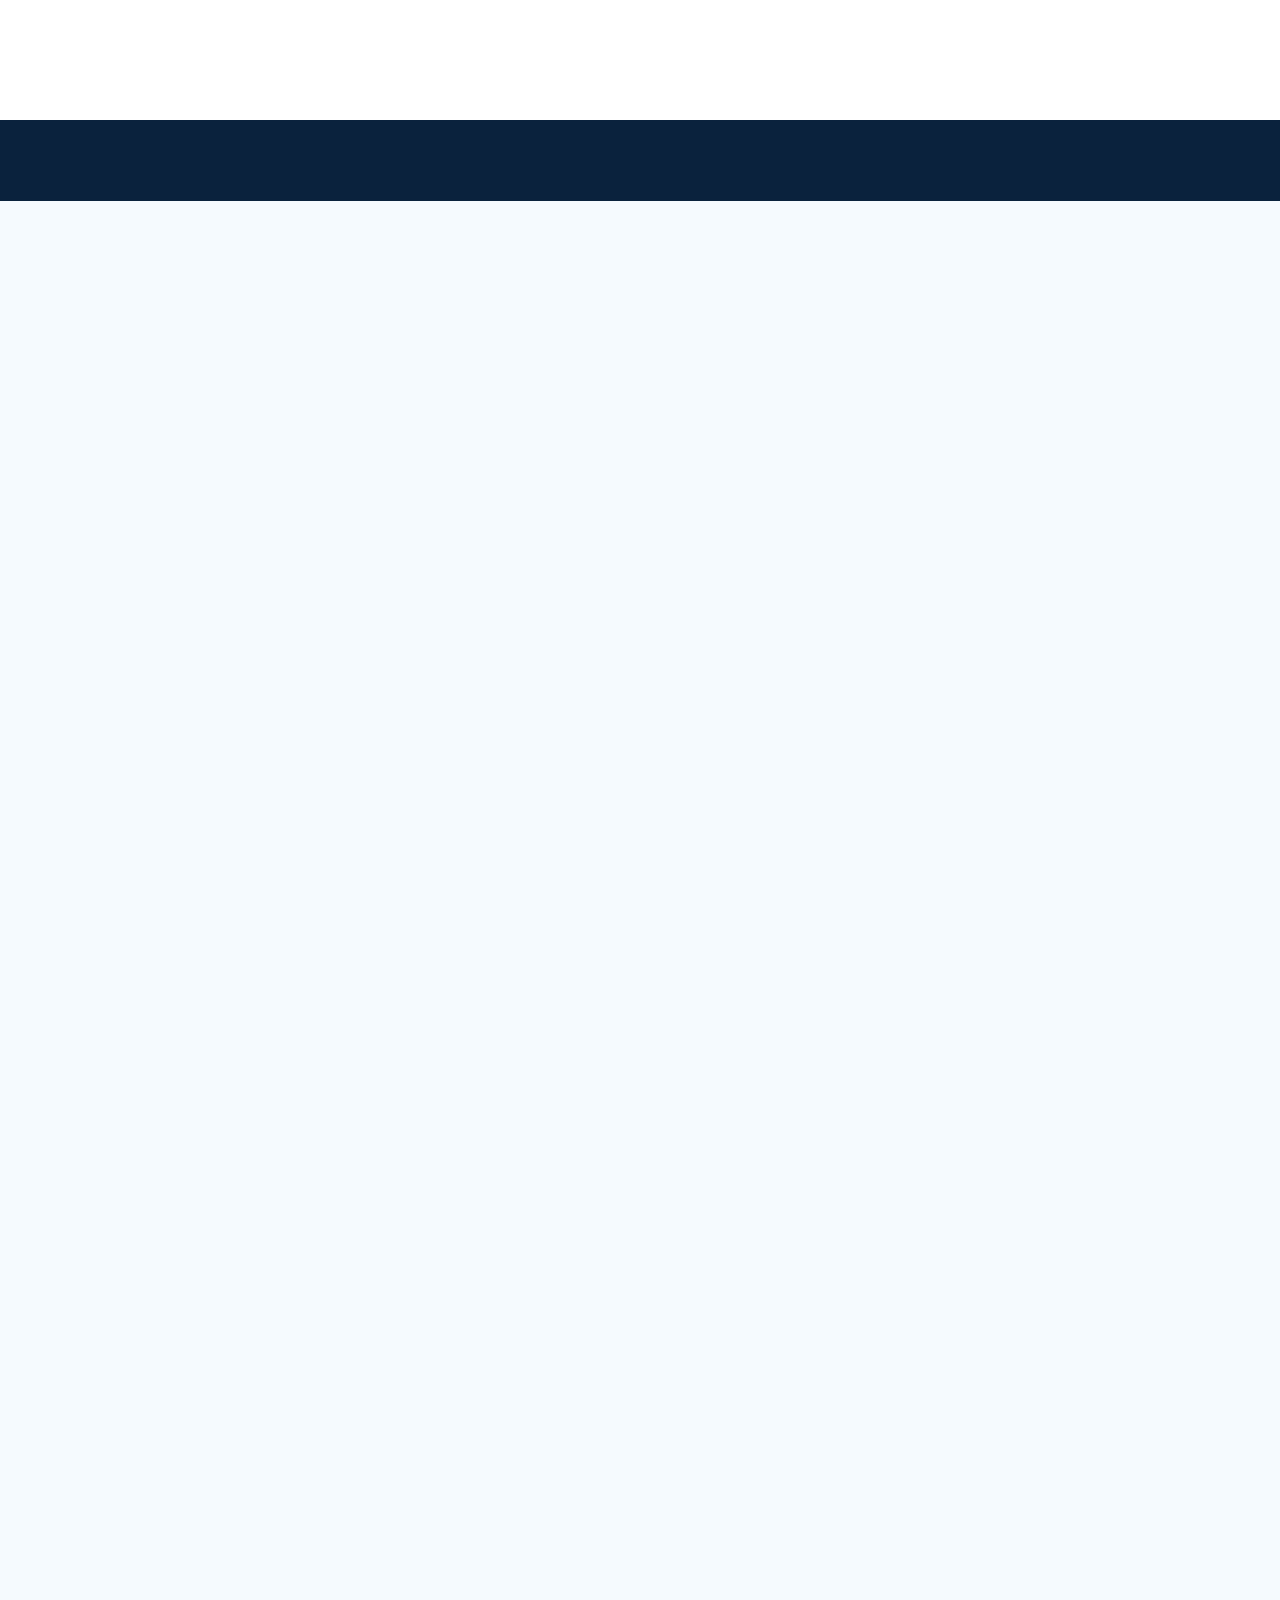
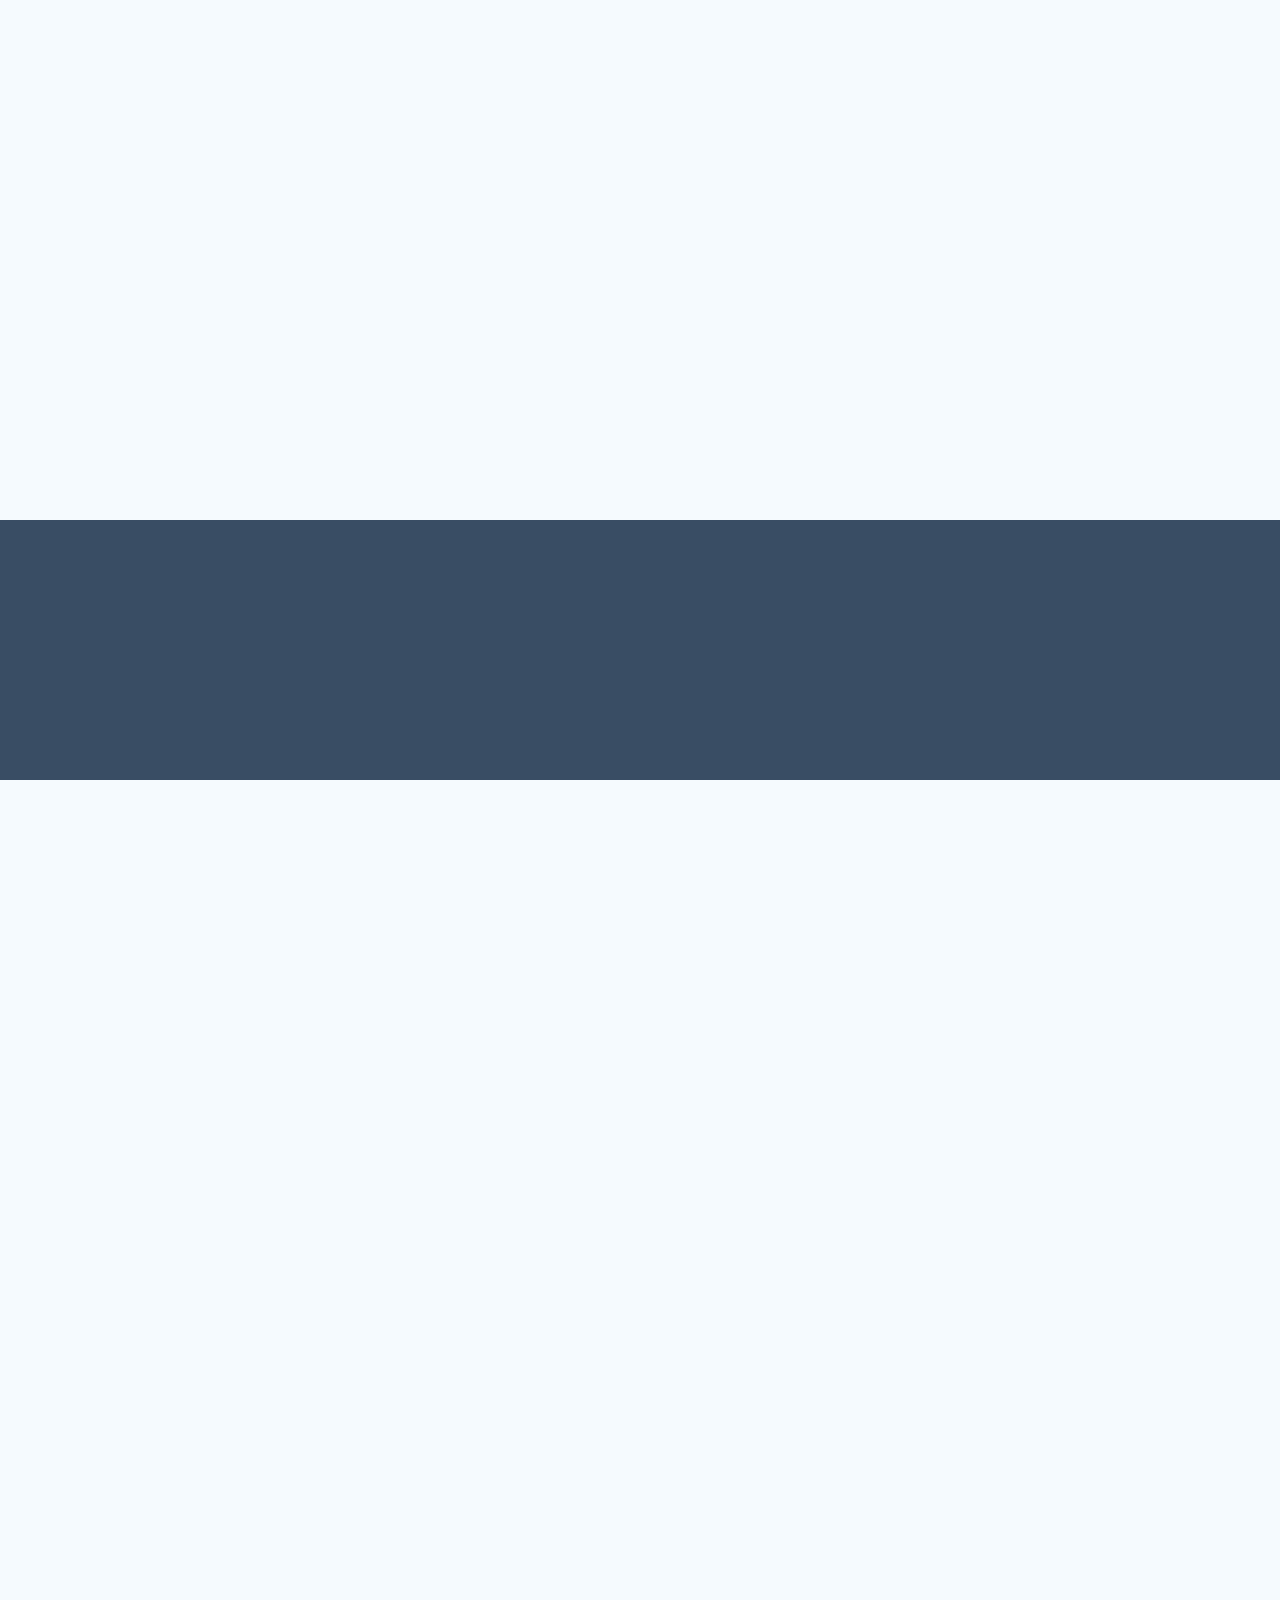
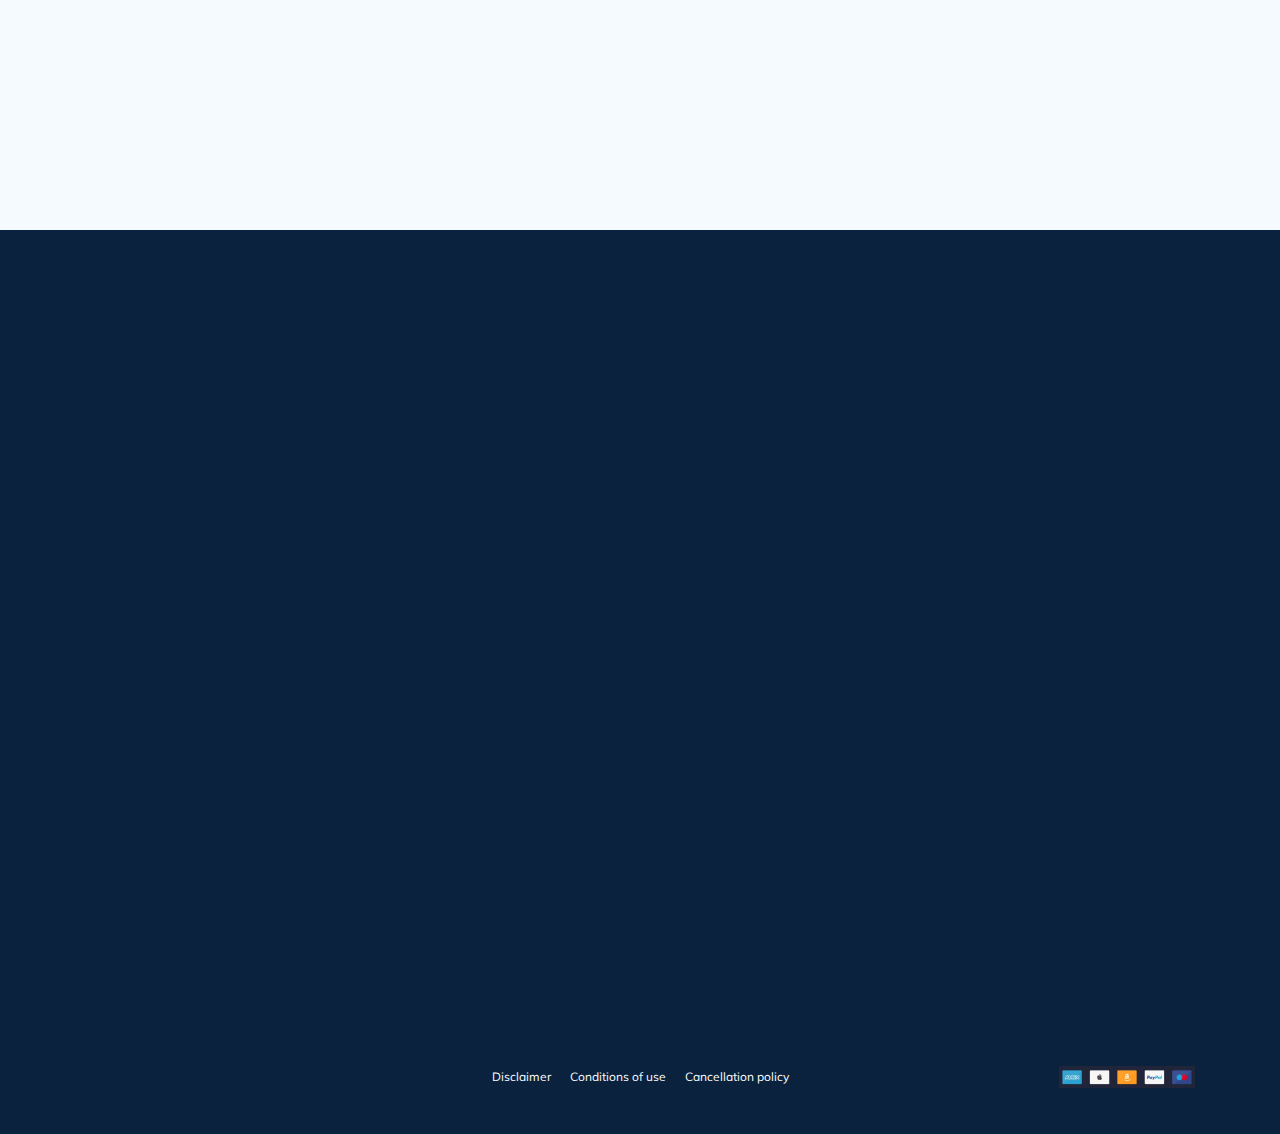
==== commit df78fa4d: "create: animation" ====
--- a/index.html
+++ b/index.html
@@ -14,12 +14,13 @@
       rel="stylesheet"
     />
     <link rel="stylesheet" href="css/swiper-bundle.min.css" />
+    <link rel="stylesheet" href="css/aos.css" />
     <link rel="stylesheet" href="css/style.css" />
   </head>
   <body>
     <header class="navbar navbar--mobile--fixed">
       <div class="container">
-        <div class="navbar-top">
+        <div class="navbar-top" data-aos="fade-right" data-aos-duration="700">
           <a href="#" class="logo">
             <img
               src="img/horizontal-logo.svg"
@@ -31,6 +32,8 @@
           <form
             action="#"
             class="search navbar__search navbar__search--mobile--hidden"
+            data-aos="fade-down"
+            data-aos-duration="1000"
           >
             <input
               type="text"
@@ -42,7 +45,12 @@
             </button>
           </form>
 
-          <a href="#" class="user navbar__user navbar__user--mobile--hidden">
+          <a
+            href="#"
+            class="user navbar__user navbar__user--mobile--hidden"
+            data-aos="fade-left"
+            data-aos-duration="1500"
+          >
             <img
               src="img/user-avatar.jpg"
               alt="Avatar: Nathan"
@@ -86,25 +94,53 @@
                 </button>
               </form>
             </li>
-            <li class="navbar-menu__item">
+            <li
+              class="navbar-menu__item"
+              data-aos="zoom-in"
+              data-aos-duration="1500"
+            >
               <a href="#" class="navbar-menu__link">All Deals</a>
             </li>
-            <li class="navbar-menu__item">
+            <li
+              class="navbar-menu__item"
+              data-aos="zoom-in"
+              data-aos-duration="1500"
+            >
               <a href="#" class="navbar-menu__link">Hotels</a>
             </li>
-            <li class="navbar-menu__item">
+            <li
+              class="navbar-menu__item"
+              data-aos="zoom-in"
+              data-aos-duration="1500"
+            >
               <a href="#" class="navbar-menu__link">Activities</a>
             </li>
-            <li class="navbar-menu__item">
+            <li
+              class="navbar-menu__item"
+              data-aos="zoom-in"
+              data-aos-duration="1500"
+            >
               <a href="#" class="navbar-menu__link">Hotel Day Packages</a>
             </li>
-            <li class="navbar-menu__item">
+            <li
+              class="navbar-menu__item"
+              data-aos="zoom-in"
+              data-aos-duration="1500"
+            >
               <a href="#" class="navbar-menu__link">Restaurants</a>
             </li>
-            <li class="navbar-menu__item">
+            <li
+              class="navbar-menu__item"
+              data-aos="zoom-in"
+              data-aos-duration="1500"
+            >
               <a href="#" class="navbar-menu__link">Events</a>
             </li>
-            <li class="navbar-menu__item">
+            <li
+              class="navbar-menu__item"
+              data-aos="zoom-in"
+              data-aos-duration="1500"
+            >
               <a href="#" class="navbar-menu__link">Rodrigues</a>
             </li>
           </ul>
@@ -113,7 +149,7 @@
       </div>
       <!-- /.navbar-bottom -->
     </header>
-    <nav class="breadcrumb">
+    <nav class="breadcrumb" data-aos="fade-right" data-aos-duration="1500">
       <div class="container">
         <ul class="breadcrumb-list">
           <li class="breadcrumb-list__item">
@@ -131,7 +167,11 @@
     <section class="hotel">
       <div class="container">
         <div class="hotel-info">
-          <div class="hotel-info__text">
+          <div
+            class="hotel-info__text"
+            data-aos="fade-right"
+            data-aos-duration="1500"
+          >
             <div class="hotel-wrapper">
               <div class="stars">
                 <img class="stars__image" src="img/star.svg" alt="star" />
@@ -151,7 +191,11 @@
             </p>
           </div>
           <!-- /.hotel-info__text -->
-          <div class="rating hotel-info__rating">
+          <div
+            class="rating hotel-info__rating"
+            data-aos="fade-left"
+            data-aos-duration="1500"
+          >
             <span class="rating__text">User Rattings</span>
             <span class="rating__counter">4.5/</span>
           </div>
@@ -160,7 +204,11 @@
         <!-- /.hotel-info -->
         <div class="hotel-grid">
           <!-- Slider main container -->
-          <div class="swiper-container hotel-slider hotel__slider">
+          <div
+            class="swiper-container hotel-slider hotel__slider"
+            data-aos="fade-right"
+            data-aos-duration="1500"
+          >
             <!-- Additional required wrapper -->
             <div class="swiper-wrapper">
               <!-- Slides -->
@@ -210,7 +258,11 @@
             ></button>
           </div>
           <!-- /.swiper-container -->
-          <div class="hotel-grid__info">
+          <div
+            class="hotel-grid__info"
+            data-aos="fade-left"
+            data-aos-duration="1500"
+          >
             <div class="booking">
               <div class="booking__info">
                 <div class="booking__price">
@@ -240,7 +292,9 @@
                 </a>
               </div>
               <!-- /.booking__call-center -->
-              <button  data-toggle="modal" class="button booking__button">View Other Options</button>
+              <button data-toggle="modal" class="button booking__button">
+                View Other Options
+              </button>
             </div>
             <!-- /.booking -->
             <div id="map" class="map">
@@ -262,9 +316,15 @@
     </section>
     <section class="packages">
       <div class="container">
-        <h2 class="packages__title">Other Packages</h2>
+        <h2 class="packages__title" data-aos="zoom-in" data-aos-duration="1500">
+          Other Packages
+        </h2>
         <div class="packages-wrapper">
-          <div class="package packages__pack package--first">
+          <div
+            class="package packages__pack package--first"
+            data-aos="fade-right"
+            data-aos-duration="1500"
+          >
             <img
               src="img/package-1.jpg"
               alt="Hotel Blue Haven"
@@ -311,14 +371,21 @@
                 >$ 10,500</del
               >
               <strong class="package__new-pricetag">$ 8,500</strong>
-              <button data-toggle="modal" class="button package__button package__button--first">
+              <button
+                data-toggle="modal"
+                class="button package__button package__button--first"
+              >
                 Book Now
               </button>
             </div>
             <!-- /.package-bio -->
           </div>
           <!-- /.package packages__pack -->
-          <div class="package packages__pack">
+          <div
+            class="package packages__pack"
+            data-aos="fade-left"
+            data-aos-duration="1500"
+          >
             <img
               src="img/package-2.jpg"
               alt="LUX* Belle Mare"
@@ -346,12 +413,18 @@
               <!-- /.package__text -->
               <del class="package__old-pricetag">$ 8,500</del>
               <strong class="package__new-pricetag">$ 3,000</strong>
-              <button data-toggle="modal" class="button package__button">Book Now</button>
+              <button data-toggle="modal" class="button package__button">
+                Book Now
+              </button>
             </div>
             <!-- /.package-bio -->
           </div>
           <!-- /.package packages__pack -->
-          <div class="package packages__pack">
+          <div
+            class="package packages__pack"
+            data-aos="fade-right"
+            data-aos-duration="1500"
+          >
             <img
               src="img/package-3.jpg"
               alt="White Palace"
@@ -379,12 +452,18 @@
               <!-- /.package__text -->
               <del class="package__old-pricetag">$ 10,500</del>
               <strong class="package__new-pricetag">$ 9,500</strong>
-              <button data-toggle="modal" class="button package__button">Book Now</button>
+              <button data-toggle="modal" class="button package__button">
+                Book Now
+              </button>
             </div>
             <!-- /.package-bio -->
           </div>
           <!-- /.package packages__pack -->
-          <div class="package packages__pack">
+          <div
+            class="package packages__pack"
+            data-aos="fade-up"
+            data-aos-duration="1500"
+          >
             <img
               src="img/package-4.jpg"
               alt="Luxury Place"
@@ -412,12 +491,18 @@
               <!-- /.package__text -->
               <del class="package__old-pricetag">$ 4,500</del>
               <strong class="package__new-pricetag">$ 2,500</strong>
-              <button data-toggle="modal" class="button package__button">Book Now</button>
+              <button data-toggle="modal" class="button package__button">
+                Book Now
+              </button>
             </div>
             <!-- /.package-bio -->
           </div>
           <!-- /.package packages__pack -->
-          <div class="package packages__pack">
+          <div
+            class="package packages__pack"
+            data-aos="fade-left"
+            data-aos-duration="1500"
+          >
             <img
               src="img/package-5.jpg"
               alt="Hotel Five Star"
@@ -445,7 +530,9 @@
               <!-- /.package__text -->
               <del class="package__old-pricetag">$ 6,500</del>
               <strong class="package__new-pricetag">$ 3,500</strong>
-              <button data-toggle="modal" class="button package__button">Book Now</button>
+              <button data-toggle="modal" class="button package__button">
+                Book Now
+              </button>
             </div>
             <!-- /.package-bio -->
           </div>
@@ -457,7 +544,11 @@
     </section>
     <section class="newsletter">
       <div class="newsletter-wrapper">
-        <h2 class="newsletter-title">
+        <h2
+          class="newsletter-title"
+          data-aos="fade-right"
+          data-aos-duration="1500"
+        >
           subscribe to our
           <span class="newsletter-title__strong">Newsletter</span>
         </h2>
@@ -465,6 +556,8 @@
           action="send.php"
           method="POST"
           class="form subscribe newsletter__subscribe"
+          data-aos="fade-left"
+          data-aos-duration="1500"
         >
           <input
             type="email"
@@ -473,15 +566,23 @@
             name="email"
             required
           />
-          <button type="submit" name="btnSub" class="button subscribe__button">Send</button>
+          <button type="submit" name="btnSub" class="button subscribe__button">
+            Send
+          </button>
         </form>
       </div>
       <!-- /.newsletter-wrapper -->
     </section>
     <section class="reviews">
       <div class="container">
-        <h2 class="reviews__title">What people think about us</h2>
-        <div class="swiper-container reviews-slider">
+        <h2 class="reviews__title" data-aos="zoom-in" data-aos-duration="1500">
+          What people think about us
+        </h2>
+        <div
+          class="swiper-container reviews-slider"
+          data-aos="zoom-in"
+          data-aos-duration="1500"
+        >
           <div class="swiper-wrapper">
             <div class="swiper-slide">
               <div class="reviews-slider__item">
@@ -674,34 +775,64 @@
     </section>
     <section class="activities">
       <div class="container">
-        <h2 class="activities__title">Other Activities</h2>
+        <h2
+          class="activities__title"
+          data-aos="fade-right"
+          data-aos-duration="1500"
+        >
+          Other Activities
+        </h2>
         <div class="activities-wrapper">
-          <div class="card activities__card">
+          <div
+            class="card activities__card"
+            data-aos="fade-right"
+            data-aos-duration="1500"
+          >
             <img class="card__image" src="img/activitie-1.jpg" alt="" />
             <h3 class="card__title">
               The curious corner <br />of&nbsp;chamarel
             </h3>
-            <button data-toggle="modal" class="button card__button">Book Now</button>
+            <button data-toggle="modal" class="button card__button">
+              Book Now
+            </button>
           </div>
           <!-- /.card -->
-          <div class="card activities__card">
+          <div
+            class="card activities__card"
+            data-aos="fade-up"
+            data-aos-duration="1500"
+          >
             <img class="card__image" src="img/activitie-2.jpg" alt="" />
             <h3 class="card__title">Gymkhana club golf <br />course</h3>
-            <button data-toggle="modal" class="button card__button">Book Now</button>
+            <button data-toggle="modal" class="button card__button">
+              Book Now
+            </button>
           </div>
           <!-- /.card -->
-          <div class="card activities__card">
+          <div
+            class="card activities__card"
+            data-aos="fade-up"
+            data-aos-duration="1500"
+          >
             <img class="card__image" src="img/activitie-3.jpg" alt="" />
             <h3 class="card__title">
               Tamarind falls hiking <br />trip-full day
             </h3>
-            <button data-toggle="modal" class="button card__button">Book Now</button>
+            <button data-toggle="modal" class="button card__button">
+              Book Now
+            </button>
           </div>
           <!-- /.card -->
-          <div class="card activities__card">
+          <div
+            class="card activities__card"
+            data-aos="fade-left"
+            data-aos-duration="1500"
+          >
             <img class="card__image" src="img/activitie-4.jpg" alt="" />
             <h3 class="card__title">The blue marine discovery <br />quest</h3>
-            <button data-toggle="modal" class="button card__button">Book Now</button>
+            <button data-toggle="modal" class="button card__button">
+              Book Now
+            </button>
           </div>
           <!-- /.card -->
         </div>
@@ -712,10 +843,19 @@
     <footer class="footer">
       <div class="container">
         <div class="footer-wrapper">
-          <a class="logo footer__logo" href="#">
+          <a
+            class="logo footer__logo"
+            href="#"
+            data-aos="zoom-in"
+            data-aos-duration="1500"
+          >
             <img src="img/vertical-logo.svg" alt="Logo: Best Tour Plan"
           /></a>
-          <div class="footer__list footer__categories">
+          <div
+            class="footer__list footer__categories"
+            data-aos="zoom-in"
+            data-aos-duration="1500"
+          >
             <h3 class="footer__title">All Categories</h3>
             <ul class="footer__ul">
               <li class="footer__item">
@@ -745,7 +885,11 @@
             </ul>
           </div>
           <!-- /.footer__list -->
-          <div class="footer__list footer__additional">
+          <div
+            class="footer__list footer__additional"
+            data-aos="zoom-in"
+            data-aos-duration="1500"
+          >
             <h3 class="footer__title">Additional Information</h3>
             <ul class="footer__ul">
               <li class="footer__item">
@@ -771,7 +915,11 @@
             </ul>
           </div>
           <!-- /.footer__list -->
-          <div class="footer__social-network">
+          <div
+            class="footer__social-network"
+            data-aos="zoom-in"
+            data-aos-duration="1500"
+          >
             <h3 class="footer__title footer__title--inline">Social Network</h3>
             <div class="footer__social-links">
               <a
@@ -794,7 +942,11 @@
             <!-- /.footer__social-links -->
           </div>
           <!-- /.footer__social-network -->
-          <div class="footer__list footer__legal">
+          <div
+            class="footer__list footer__legal"
+            data-aos="zoom-in"
+            data-aos-duration="1500"
+          >
             <h3 class="footer__title">Legal Information</h3>
             <ul class="footer__ul">
               <li class="footer__item">
@@ -812,7 +964,11 @@
             </ul>
           </div>
           <!-- /.footer__list -->
-          <div class="footer__contact-details">
+          <div
+            class="footer__contact-details"
+            data-aos="zoom-in"
+            data-aos-duration="1500"
+          >
             <h3 class="footer__title footer__title--mb-3">Contact Details</h3>
             <span class="footer__text"
               >Feel free to contact us by phone, email or by our contact
@@ -879,25 +1035,33 @@
             </ul>
           </div>
           <!-- /.footer__contact-details -->
-          <div class="footer__contact-form">
+          <div
+            class="footer__contact-form"
+            data-aos="zoom-in"
+            data-aos-duration="1500"
+          >
             <h3 class="footer__title footer__title--form">Send us a message</h3>
             <form action="send.php" method="POST" class="footer__form form">
-              <div class="footer__input-group"><input
-                type="text"
-                class="input footer__input"
-                placeholder="Your Full Name*"
-                name="name"
-                minlength="2"
-                required
-              /></div>
-              <div class="footer__input-group"> <input
-                type="tel"
-                class="phone input footer__input"
-                placeholder="Phone Number*"
-                minlength="18"
-                name="phone"
-                required
-              /></div>
+              <div class="footer__input-group">
+                <input
+                  type="text"
+                  class="input footer__input"
+                  placeholder="Your Full Name*"
+                  name="name"
+                  minlength="2"
+                  required
+                />
+              </div>
+              <div class="footer__input-group">
+                <input
+                  type="tel"
+                  class="phone input footer__input"
+                  placeholder="Phone Number*"
+                  minlength="18"
+                  name="phone"
+                  required
+                />
+              </div>
               <textarea
                 class="footer__message"
                 cols="30"
@@ -906,7 +1070,11 @@
                 name="message"
               ></textarea>
               <div class="footer__form-wrapper">
-                <button class="button footer__button" name="btnFoot" type="submit">
+                <button
+                  class="button footer__button"
+                  name="btnFoot"
+                  type="submit"
+                >
                   Send
                 </button>
                 <span class="footer__info">* Required Fields</span>
@@ -980,7 +1148,9 @@
             name="message"
           ></textarea>
           <div class="modal__form-wrapper">
-            <button class="button modal__button" name="btnMod" type="submit">Send</button>
+            <button class="button modal__button" name="btnMod" type="submit">
+              Send
+            </button>
             <span class="modal__info">* Required Fields</span>
           </div>
           <!-- /.modal__form-wrapper -->
@@ -994,6 +1164,7 @@
     <script src="js/jquery.validate.min.js"></script>
     <script src="js/jquery.mask.min.js"></script>
     <script src="js/swiper-bundle.min.js"></script>
+    <script src="js/aos.js"></script>
     <script src="js/main.js"></script>
   </body>
 </html>
--- a/css/style.css
+++ b/css/style.css
@@ -60,7 +60,6 @@
   color: #ec1f46;
   font-size: 12px;
   line-height: 15px;
-  border-bottom: 1px solid #ec1f46;
 }
 
 /*! normalize.css v8.0.1 | MIT License | github.com/necolas/normalize.css */
@@ -903,6 +902,11 @@
   padding: 13px 25px;
 }
 
+.call-back {
+  font-size: 12px;
+  line-height: 19px;
+}
+
 .packages {
   padding-top: 40px;
   padding-bottom: 70px;
@@ -1275,7 +1279,7 @@
 }
 
 .activities {
-  padding-top: 60px;
+  padding-top: 55px;
   padding-bottom: 98px;
 }
 
@@ -2429,7 +2433,7 @@
     max-width: 100%;
   }
   .activities {
-    padding-top: 40px;
+    padding-top: 38px;
   }
   .activities__card {
     margin-bottom: 20px;
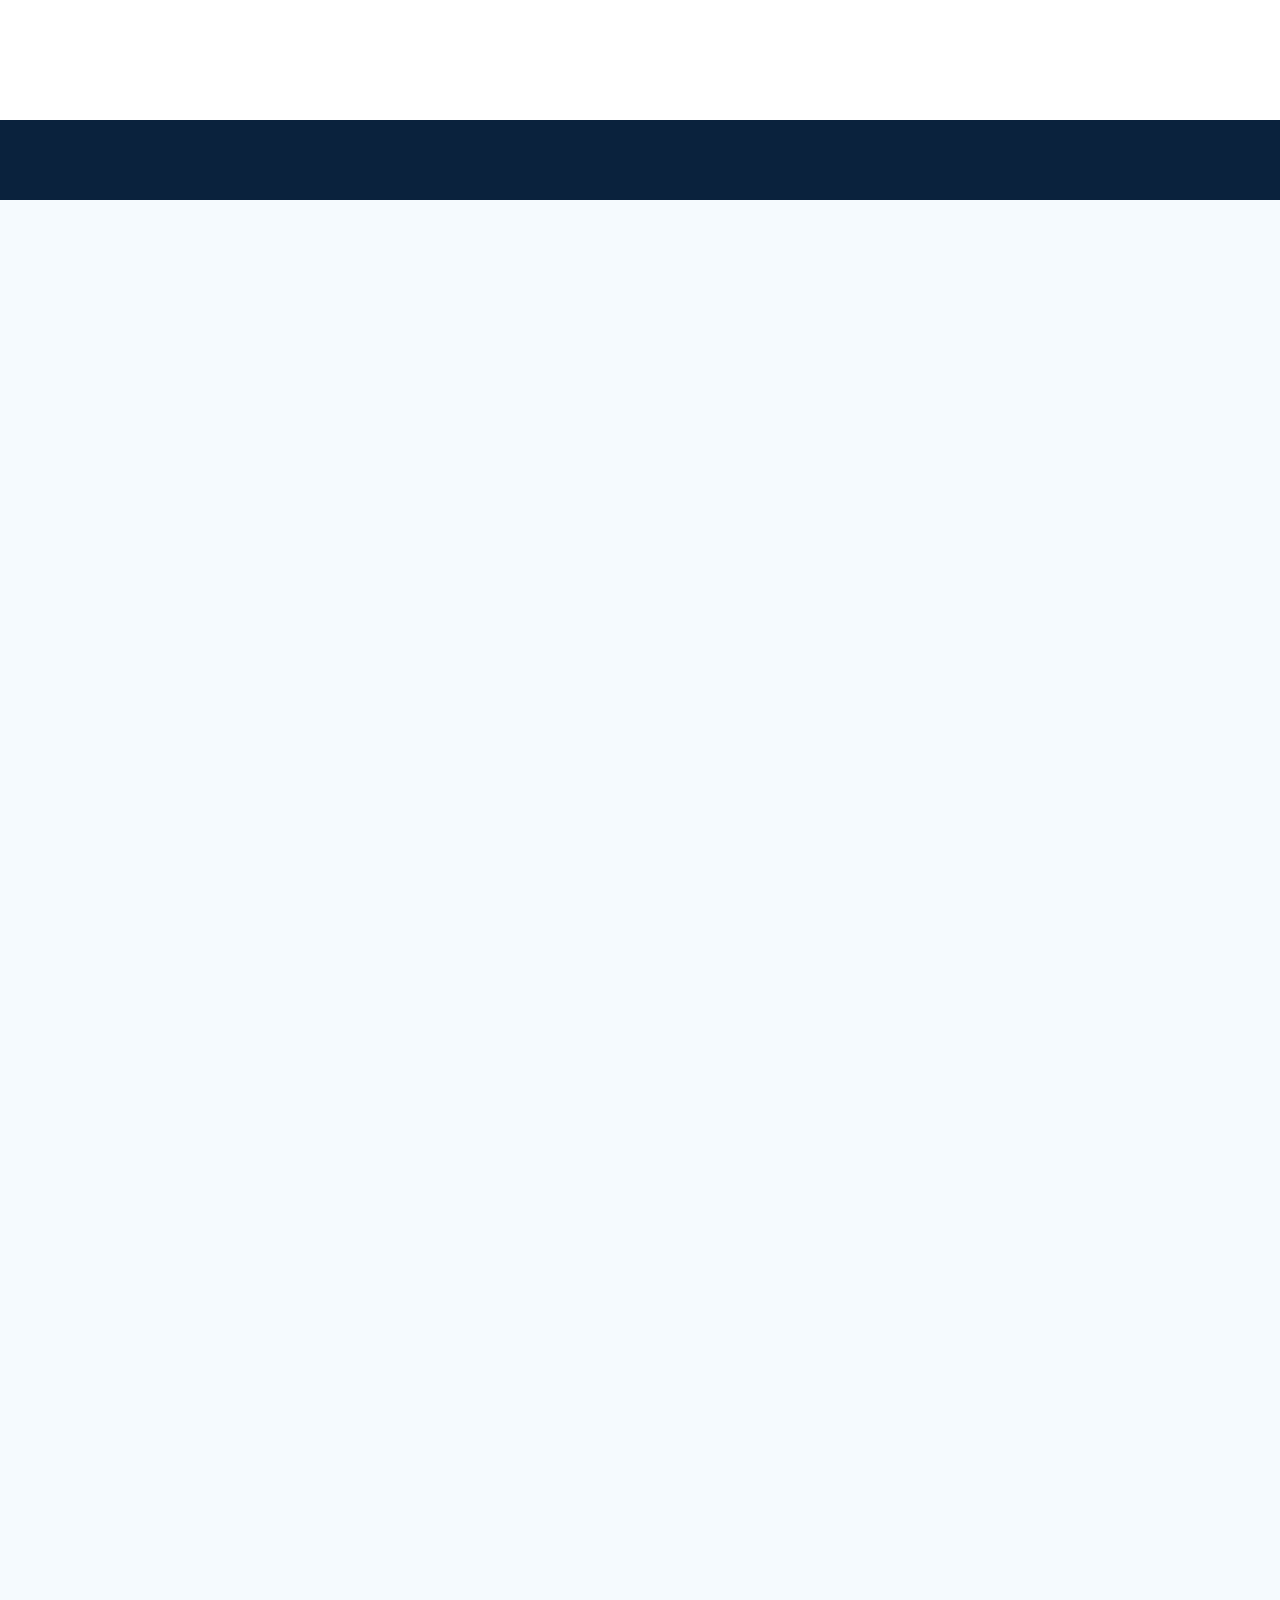
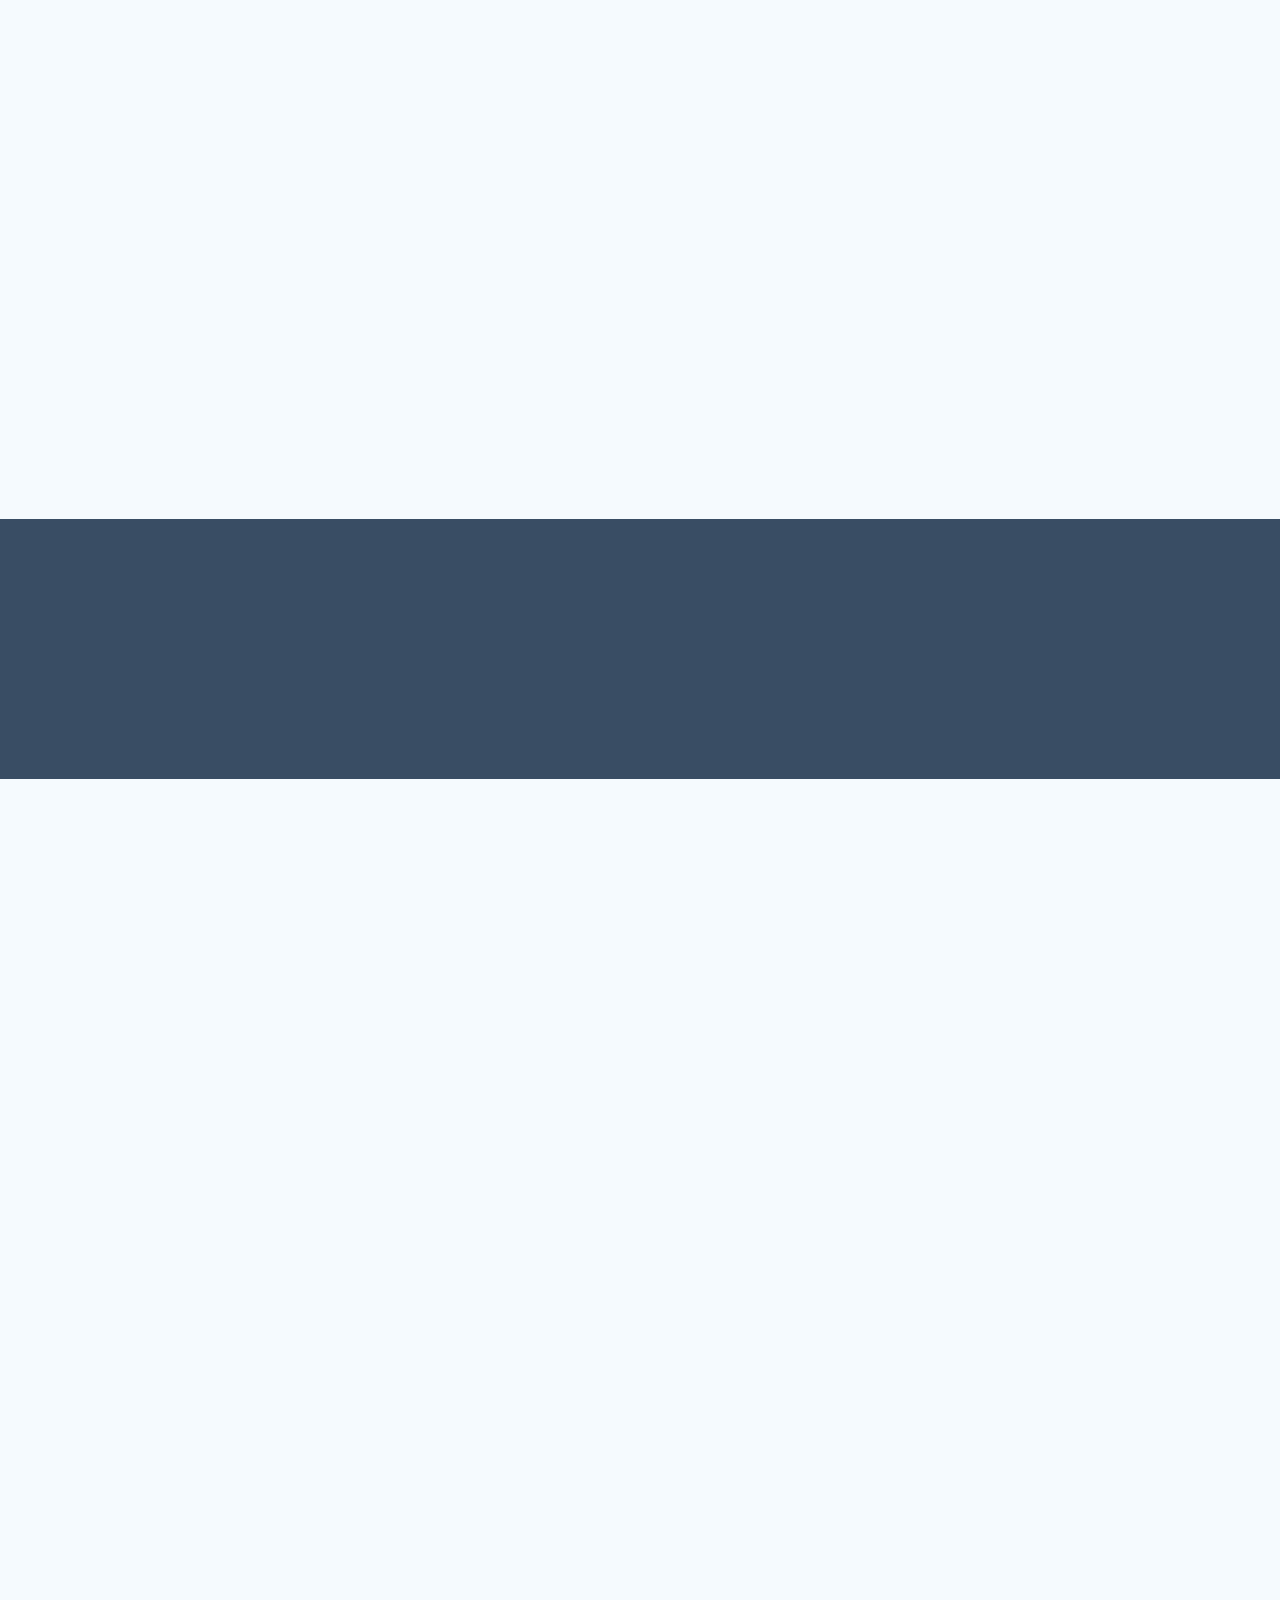
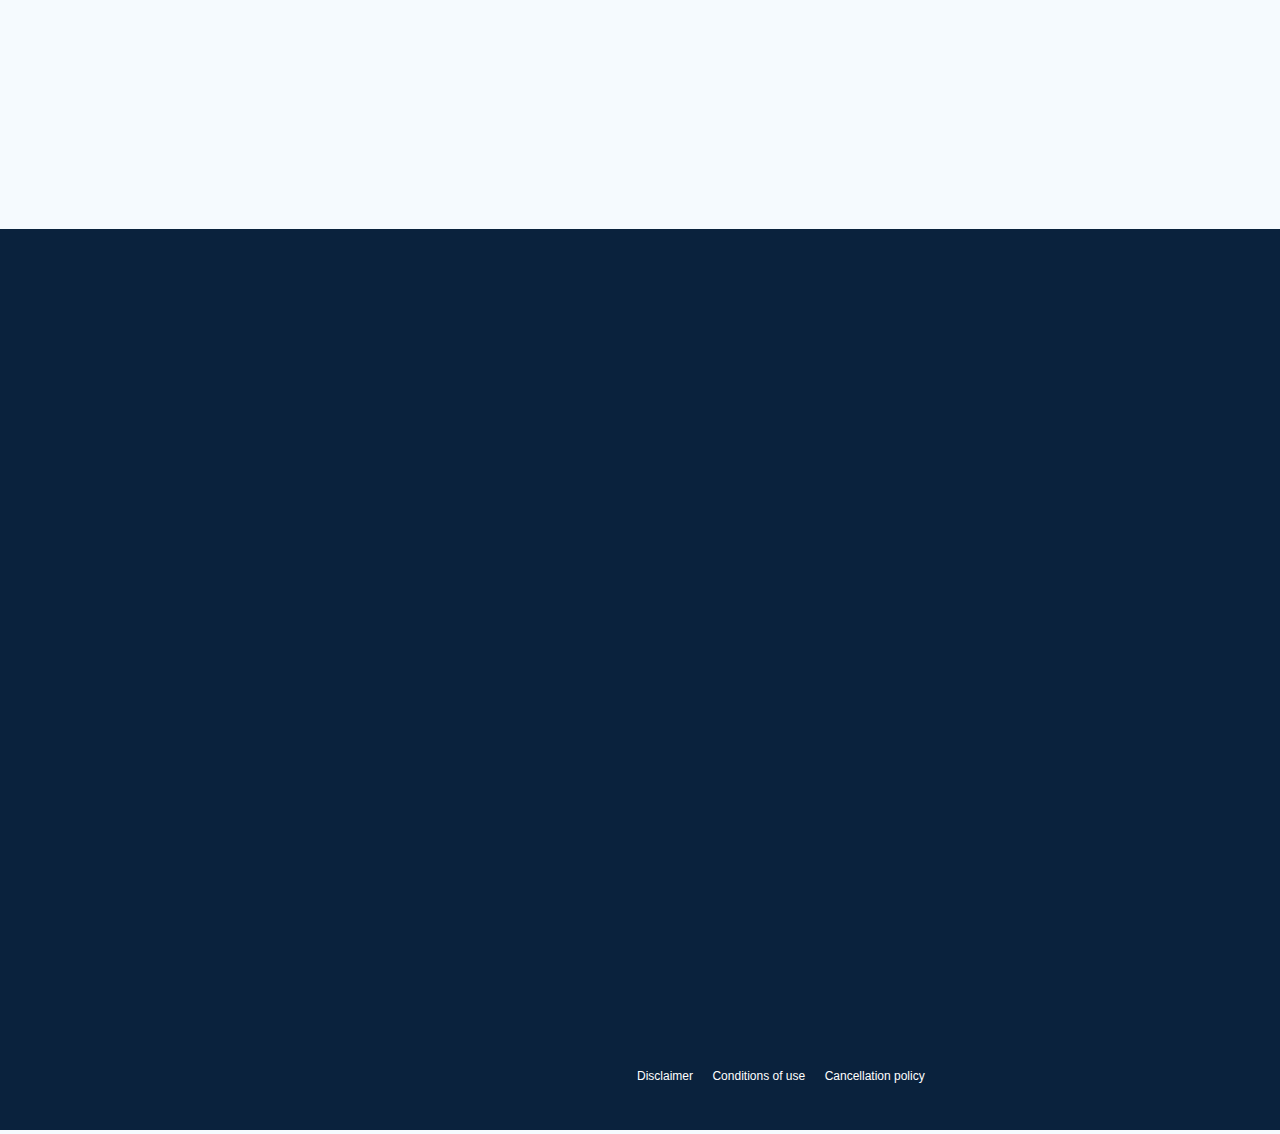
==== commit 5f9f0769: "created: new map and img preload" ====
--- a/index.html
+++ b/index.html
@@ -7,21 +7,27 @@
     <title>Best Tour Plan - Hotel Booking</title>
     <link rel="shortcut icon" href="img/favicon.ico" type="image/x-icon" />
     <link rel="icon" href="img/favicon.ico" type="image/x-icon" />
-
+    <link rel="preload" as="image" href="img/slide-1.jpg" />
+    <link rel="preload" as="image" href="img/map.jpg" />
     <link rel="preconnect" href="https://fonts.gstatic.com" />
     <link
-      href="https://fonts.googleapis.com/css2?family=Mulish:wght@400;700&family=Nunito:wght@400;600;800&display=swap"
+      href="https://fonts.googleapis.com/css2?family=Mulish:wght@400;700&ampfamily=Nunito:wght@400;600;800&ampdisplay=swap"
       rel="stylesheet"
     />
     <link rel="stylesheet" href="css/swiper-bundle.min.css" />
-    <link rel="stylesheet" href="css/aos.css" />
+    <link id="aos-css-file" rel="stylesheet" href="css/aos.css" />
     <link rel="stylesheet" href="css/style.css" />
   </head>
   <body>
     <header class="navbar navbar--mobile--fixed">
       <div class="container">
-        <div class="navbar-top" data-aos="fade-right" data-aos-duration="700">
-          <a href="#" class="logo">
+        <div class="navbar-top">
+          <a
+            href="#"
+            class="logo"
+            data-aos="fade-right"
+            data-aos-duration="700"
+          >
             <img
               src="img/horizontal-logo.svg"
               alt="Logo: Best Tour Plan"
@@ -297,14 +303,11 @@
               </button>
             </div>
             <!-- /.booking -->
-            <div id="map" class="map">
-              <iframe
-                class="map-google"
-                src="https://www.google.com/maps/embed?pb=!1m18!1m12!1m3!1d3955.004632620622!2d79.80141631410925!3d7.5744723121559385!2m3!1f0!2f0!3f0!3m2!1i1024!2i768!4f13.1!3m3!1m2!1s0x3ae2c96110de8289%3A0x3fd7668bc2d85eb9!2sGrand%20Hilton%20Hotel!5e0!3m2!1sru!2sge!4v1615308732117!5m2!1sru!2sge"
-                style="border: 0"
-                allowfullscreen=""
-                loading="lazy"
-              ></iframe>
+            <div
+              class="map show-map-on-click"
+              data-map="https://www.google.com/maps/embed?pb=!1m18!1m12!1m3!1d6492.051539678476!2d-122.42671604785984!3d37.775560454751144!2m3!1f0!2f0!3f0!3m2!1i1024!2i768!4f13.1!3m3!1m2!1s0x808580a196ede719%3A0x2fb5607634331f2f!2zSGF5ZXMgVmFsbGV5LCDQodCw0L0t0KTRgNCw0L3RhtC40YHQutC-LCDQmtCw0LvQuNGE0L7RgNC90LjRjyA5NDEwMiwg0KHQqNCQ!5e0!3m2!1sru!2sge!4v1616587724924!5m2!1sru!2sge"
+            >
+              <img src="img/map.jpg" alt="Map" class="map__image" />
             </div>
             <!-- /.map -->
           </div>
@@ -799,8 +802,8 @@
           <!-- /.card -->
           <div
             class="card activities__card"
-            data-aos="fade-up"
-            data-aos-duration="1500"
+            data-aos="fade-right"
+            data-aos-duration="1800"
           >
             <img class="card__image" src="img/activitie-2.jpg" alt="" />
             <h3 class="card__title">Gymkhana club golf <br />course</h3>
@@ -811,8 +814,8 @@
           <!-- /.card -->
           <div
             class="card activities__card"
-            data-aos="fade-up"
-            data-aos-duration="1500"
+            data-aos="fade-left"
+            data-aos-duration="1800"
           >
             <img class="card__image" src="img/activitie-3.jpg" alt="" />
             <h3 class="card__title">
@@ -1158,13 +1161,11 @@
       </div>
     </div>
     <script src="js/jquery-3.6.0.min.js"></script>
-    <script src="https://ajax.googleapis.com/ajax/libs/jquery/1.11.0/jquery.min.js"></script>
     <script src="js/parallax.min.js"></script>
-    <script src="https://api-maps.yandex.ru/2.1/?apikey=7f80ef81-9b84-4844-8290-71cdb354d813&lang=ru_RU"></script>
     <script src="js/jquery.validate.min.js"></script>
     <script src="js/jquery.mask.min.js"></script>
     <script src="js/swiper-bundle.min.js"></script>
     <script src="js/aos.js"></script>
-    <script src="js/main.js"></script>
+    <script src="js/main.min.js"></script>
   </body>
 </html>
--- a/css/style.css
+++ b/css/style.css
@@ -1,2494 +1,2 @@
-* {
-  -webkit-box-sizing: border-box;
-          box-sizing: border-box;
-}
-
-body {
-  font-family: 'Mulish', sans-serif;
-  background-color: #f5fafe;
-  color: #333333;
-}
-
-body.modal-open {
-  overflow: hidden;
-}
-
-img {
-  display: inline-block;
-  max-width: 100%;
-}
-
-h1, h2, h3, h4, h5, h6, p {
-  margin: 0;
-}
-
-ul {
-  list-style: none;
-  padding: 0;
-  margin: 0;
-}
-
-a {
-  display: inline-block;
-  text-decoration: none;
-}
-
-button {
-  border: none;
-}
-
-.button {
-  border-radius: 4px;
-  background-color: #ec1f46;
-  color: #ffffff;
-}
-
-button:hover {
-  cursor: pointer;
-}
-
-button:focus {
-  outline: none;
-}
-
-.container {
-  max-width: 1110px;
-  margin: 0 auto;
-}
-
-.invalid {
-  color: #ec1f46;
-  font-size: 12px;
-  line-height: 15px;
-}
-
-/*! normalize.css v8.0.1 | MIT License | github.com/necolas/normalize.css */
-/* Document
-   ========================================================================== */
-/**
- * 1. Correct the line height in all browsers.
- * 2. Prevent adjustments of font size after orientation changes in iOS.
- */
-html {
-  line-height: 1.15;
-  /* 1 */
-  -webkit-text-size-adjust: 100%;
-  /* 2 */
-}
-
-/* Sections
-   ========================================================================== */
-/**
- * Remove the margin in all browsers.
- */
-body {
-  margin: 0;
-}
-
-/**
- * Render the `main` element consistently in IE.
- */
-main {
-  display: block;
-}
-
-/**
- * Correct the font size and margin on `h1` elements within `section` and
- * `article` contexts in Chrome, Firefox, and Safari.
- */
-h1 {
-  font-size: 2em;
-  margin: 0.67em 0;
-}
-
-/* Grouping content
-   ========================================================================== */
-/**
- * 1. Add the correct box sizing in Firefox.
- * 2. Show the overflow in Edge and IE.
- */
-hr {
-  -webkit-box-sizing: content-box;
-          box-sizing: content-box;
-  /* 1 */
-  height: 0;
-  /* 1 */
-  overflow: visible;
-  /* 2 */
-}
-
-/**
- * 1. Correct the inheritance and scaling of font size in all browsers.
- * 2. Correct the odd `em` font sizing in all browsers.
- */
-pre {
-  font-family: monospace, monospace;
-  /* 1 */
-  font-size: 1em;
-  /* 2 */
-}
-
-/* Text-level semantics
-   ========================================================================== */
-/**
- * Remove the gray background on active links in IE 10.
- */
-a {
-  background-color: transparent;
-}
-
-/**
- * 1. Remove the bottom border in Chrome 57-
- * 2. Add the correct text decoration in Chrome, Edge, IE, Opera, and Safari.
- */
-abbr[title] {
-  border-bottom: none;
-  /* 1 */
-  text-decoration: underline;
-  /* 2 */
-  -webkit-text-decoration: underline dotted;
-          text-decoration: underline dotted;
-  /* 2 */
-}
-
-/**
- * Add the correct font weight in Chrome, Edge, and Safari.
- */
-b,
-strong {
-  font-weight: bolder;
-}
-
-/**
- * 1. Correct the inheritance and scaling of font size in all browsers.
- * 2. Correct the odd `em` font sizing in all browsers.
- */
-code,
-kbd,
-samp {
-  font-family: monospace, monospace;
-  /* 1 */
-  font-size: 1em;
-  /* 2 */
-}
-
-/**
- * Add the correct font size in all browsers.
- */
-small {
-  font-size: 80%;
-}
-
-/**
- * Prevent `sub` and `sup` elements from affecting the line height in
- * all browsers.
- */
-sub,
-sup {
-  font-size: 75%;
-  line-height: 0;
-  position: relative;
-  vertical-align: baseline;
-}
-
-sub {
-  bottom: -0.25em;
-}
-
-sup {
-  top: -0.5em;
-}
-
-/* Embedded content
-   ========================================================================== */
-/**
- * Remove the border on images inside links in IE 10.
- */
-img {
-  border-style: none;
-}
-
-/* Forms
-   ========================================================================== */
-/**
- * 1. Change the font styles in all browsers.
- * 2. Remove the margin in Firefox and Safari.
- */
-button,
-input,
-optgroup,
-select,
-textarea {
-  font-family: inherit;
-  /* 1 */
-  font-size: 100%;
-  /* 1 */
-  line-height: 1.15;
-  /* 1 */
-  margin: 0;
-  /* 2 */
-}
-
-/**
- * Show the overflow in IE.
- * 1. Show the overflow in Edge.
- */
-button,
-input {
-  /* 1 */
-  overflow: visible;
-}
-
-/**
- * Remove the inheritance of text transform in Edge, Firefox, and IE.
- * 1. Remove the inheritance of text transform in Firefox.
- */
-button,
-select {
-  /* 1 */
-  text-transform: none;
-}
-
-/**
- * Correct the inability to style clickable types in iOS and Safari.
- */
-button,
-[type="button"],
-[type="reset"],
-[type="submit"] {
-  -webkit-appearance: button;
-}
-
-/**
- * Remove the inner border and padding in Firefox.
- */
-button::-moz-focus-inner,
-[type="button"]::-moz-focus-inner,
-[type="reset"]::-moz-focus-inner,
-[type="submit"]::-moz-focus-inner {
-  border-style: none;
-  padding: 0;
-}
-
-/**
- * Restore the focus styles unset by the previous rule.
- */
-button:-moz-focusring,
-[type="button"]:-moz-focusring,
-[type="reset"]:-moz-focusring,
-[type="submit"]:-moz-focusring {
-  outline: 1px dotted ButtonText;
-}
-
-/**
- * Correct the padding in Firefox.
- */
-fieldset {
-  padding: 0.35em 0.75em 0.625em;
-}
-
-/**
- * 1. Correct the text wrapping in Edge and IE.
- * 2. Correct the color inheritance from `fieldset` elements in IE.
- * 3. Remove the padding so developers are not caught out when they zero out
- *    `fieldset` elements in all browsers.
- */
-legend {
-  -webkit-box-sizing: border-box;
-          box-sizing: border-box;
-  /* 1 */
-  color: inherit;
-  /* 2 */
-  display: table;
-  /* 1 */
-  max-width: 100%;
-  /* 1 */
-  padding: 0;
-  /* 3 */
-  white-space: normal;
-  /* 1 */
-}
-
-/**
- * Add the correct vertical alignment in Chrome, Firefox, and Opera.
- */
-progress {
-  vertical-align: baseline;
-}
-
-/**
- * Remove the default vertical scrollbar in IE 10+.
- */
-textarea {
-  overflow: auto;
-}
-
-/**
- * 1. Add the correct box sizing in IE 10.
- * 2. Remove the padding in IE 10.
- */
-[type="checkbox"],
-[type="radio"] {
-  -webkit-box-sizing: border-box;
-          box-sizing: border-box;
-  /* 1 */
-  padding: 0;
-  /* 2 */
-}
-
-/**
- * Correct the cursor style of increment and decrement buttons in Chrome.
- */
-[type="number"]::-webkit-inner-spin-button,
-[type="number"]::-webkit-outer-spin-button {
-  height: auto;
-}
-
-/**
- * 1. Correct the odd appearance in Chrome and Safari.
- * 2. Correct the outline style in Safari.
- */
-[type="search"] {
-  -webkit-appearance: textfield;
-  /* 1 */
-  outline-offset: -2px;
-  /* 2 */
-}
-
-/**
- * Remove the inner padding in Chrome and Safari on macOS.
- */
-[type="search"]::-webkit-search-decoration {
-  -webkit-appearance: none;
-}
-
-/**
- * 1. Correct the inability to style clickable types in iOS and Safari.
- * 2. Change font properties to `inherit` in Safari.
- */
-::-webkit-file-upload-button {
-  -webkit-appearance: button;
-  /* 1 */
-  font: inherit;
-  /* 2 */
-}
-
-/* Interactive
-   ========================================================================== */
-/*
- * Add the correct display in Edge, IE 10+, and Firefox.
- */
-details {
-  display: block;
-}
-
-/*
- * Add the correct display in all browsers.
- */
-summary {
-  display: list-item;
-}
-
-/* Misc
-   ========================================================================== */
-/**
- * Add the correct display in IE 10+.
- */
-template {
-  display: none;
-}
-
-/**
- * Add the correct display in IE 10.
- */
-[hidden] {
-  display: none;
-}
-
-.navbar {
-  background-color: #ffffff;
-}
-
-.navbar-top {
-  display: -webkit-box;
-  display: -ms-flexbox;
-  display: flex;
-  -webkit-box-align: center;
-      -ms-flex-align: center;
-          align-items: center;
-  -webkit-box-pack: justify;
-      -ms-flex-pack: justify;
-          justify-content: space-between;
-  padding-top: 40px;
-  padding-bottom: 40px;
-}
-
-.navbar-top__menu-button {
-  display: none;
-}
-
-.navbar-top__menu-button:active {
-  background-color: #ffffff;
-}
-
-.navbar-top__menu-button:focus {
-  border: none;
-  outline: none;
-  background-color: #ffffff;
-}
-
-.navbar__search {
-  margin-right: auto;
-  margin-left: 9.73%;
-}
-
-.navbar-bottom {
-  background-color: #0a223d;
-}
-
-.navbar-menu {
-  padding: 31px 0;
-  display: -webkit-box;
-  display: -ms-flexbox;
-  display: flex;
-  -webkit-box-align: center;
-      -ms-flex-align: center;
-          align-items: center;
-  -webkit-box-pack: justify;
-      -ms-flex-pack: justify;
-          justify-content: space-between;
-}
-
-.navbar-menu__item--mobile--visible {
-  display: none;
-}
-
-.navbar-menu__link {
-  color: #ffffff;
-  text-decoration: none;
-  text-transform: uppercase;
-  font-size: 14px;
-  font-weight: bold;
-  line-height: 18px;
-}
-
-.logo {
-  width: 177px;
-}
-
-.search {
-  position: relative;
-  overflow: hidden;
-  border-radius: 6px;
-  height: 40px;
-}
-
-.search__input {
-  width: 350px;
-  height: 100%;
-  padding-left: 23px;
-  padding-right: 75px;
-  background-color: #F5FAFE;
-  border: none;
-  font-size: 12px;
-  line-height: 15px;
-  color: #333333;
-}
-
-.search__input:hover {
-  cursor: pointer;
-}
-
-.search__input:focus {
-  outline: none;
-}
-
-.search__button {
-  display: -webkit-box;
-  display: -ms-flexbox;
-  display: flex;
-  position: absolute;
-  -webkit-box-align: center;
-      -ms-flex-align: center;
-          align-items: center;
-  -webkit-box-pack: center;
-      -ms-flex-pack: center;
-          justify-content: center;
-  right: 0;
-  top: 0;
-  height: 100%;
-  width: 65px;
-  border: none;
-  border-radius: 0;
-}
-
-.user {
-  display: -webkit-box;
-  display: -ms-flexbox;
-  display: flex;
-  -webkit-box-align: center;
-      -ms-flex-align: center;
-          align-items: center;
-}
-
-.user:focus {
-  outline: none;
-}
-
-.user__avatar {
-  width: 40px;
-  height: 40px;
-  border-radius: 50%;
-  -o-object-fit: cover;
-     object-fit: cover;
-}
-
-.user__name {
-  margin-left: 18px;
-  font-size: 14px;
-  line-height: 18px;
-  color: #333333;
-}
-
-.breadcrumb-list {
-  display: -webkit-box;
-  display: -ms-flexbox;
-  display: flex;
-  -webkit-box-align: center;
-      -ms-flex-align: center;
-          align-items: center;
-  padding: 18px 0;
-  margin: 0;
-  list-style: none;
-}
-
-.breadcrumb-list__item {
-  font-size: 10px;
-  line-height: 13px;
-}
-
-.breadcrumb-list__item:not(:last-child)::after {
-  content: '/';
-  margin-right: 4px;
-}
-
-.breadcrumb-list__link {
-  text-decoration: none;
-  color: inherit;
-}
-
-.hotel {
-  padding-top: 23px;
-  padding-bottom: 70px;
-}
-
-.hotel-info {
-  display: -webkit-box;
-  display: -ms-flexbox;
-  display: flex;
-  -webkit-box-pack: justify;
-      -ms-flex-pack: justify;
-          justify-content: space-between;
-  -webkit-box-align: center;
-      -ms-flex-align: center;
-          align-items: center;
-}
-
-.hotel-info__offer {
-  margin-left: 14px;
-}
-
-.hotel-info__name {
-  margin-top: 4px;
-  margin-bottom: 0;
-}
-
-.hotel-info__description {
-  margin-top: 0px;
-  margin-bottom: 20px;
-}
-
-.hotel-info__rating {
-  margin-bottom: 20px;
-}
-
-.hotel-name {
-  text-transform: uppercase;
-  font-size: 24px;
-  line-height: 30px;
-}
-
-.hotel-wrapper {
-  display: -webkit-box;
-  display: -ms-flexbox;
-  display: flex;
-  -webkit-box-align: center;
-      -ms-flex-align: center;
-          align-items: center;
-  -ms-flex-wrap: wrap;
-      flex-wrap: wrap;
-}
-
-.hotel-description {
-  font-size: 12px;
-  line-height: 15px;
-}
-
-.hotel-grid {
-  display: -webkit-box;
-  display: -ms-flexbox;
-  display: flex;
-  -webkit-box-pack: justify;
-      -ms-flex-pack: justify;
-          justify-content: space-between;
-}
-
-.hotel-grid__info {
-  display: -webkit-box;
-  display: -ms-flexbox;
-  display: flex;
-  -webkit-box-orient: vertical;
-  -webkit-box-direction: normal;
-      -ms-flex-direction: column;
-          flex-direction: column;
-  -webkit-box-pack: justify;
-      -ms-flex-pack: justify;
-          justify-content: space-between;
-}
-
-.hotel-slider {
-  max-width: 728px;
-  height: 450px;
-  margin: 0;
-  border-radius: 8px;
-}
-
-.hotel-slider__item {
-  position: relative;
-  width: 100%;
-  height: 100%;
-}
-
-.hotel-slider__item:after {
-  content: '';
-  position: absolute;
-  width: 100%;
-  height: 100%;
-  top: 0;
-  bottom: 0;
-  left: 0;
-  right: 0;
-  background: -webkit-gradient(linear, left top, left bottom, from(rgba(0, 122, 223, 0.48)), to(rgba(255, 255, 255, 0.128)));
-  background: linear-gradient(180deg, rgba(0, 122, 223, 0.48) 0%, rgba(255, 255, 255, 0.128) 100%);
-  z-index: 10;
-}
-
-.hotel-slider__button {
-  position: absolute;
-  top: 50%;
-  -webkit-transform: translateY(-50%);
-          transform: translateY(-50%);
-  width: 30px;
-  height: 30px;
-  border: none;
-  z-index: 99;
-  cursor: pointer;
-  background-repeat: no-repeat;
-  background-position: center;
-  background-size: 10px;
-  background-color: transparent;
-}
-
-.hotel-slider__button--next {
-  right: 18px;
-  background-image: url(../img/arrow-next.svg);
-}
-
-.hotel-slider__button--prev {
-  left: 18px;
-  background-image: url(../img/arrow-prev.svg);
-}
-
-.stars {
-  -ms-flex-preferred-size: 100%;
-      flex-basis: 100%;
-  height: 8px;
-  font-size: 0;
-}
-
-.stars__image {
-  margin-right: 2px;
-}
-
-.stars__image:last-child {
-  margin-right: 0;
-}
-
-.offer {
-  padding: 4px 9px;
-  border-radius: 3px;
-  font-weight: 600;
-  font-size: 10px;
-  line-height: 13px;
-  color: #ffffff;
-  background-color: #ec1f46;
-}
-
-.rating {
-  max-width: 65px;
-  min-height: 45px;
-  text-align: center;
-  border-radius: 4px;
-  background-color: #ec1f46;
-  color: #ffffff;
-}
-
-.rating__text {
-  font-size: 8px;
-  line-height: 10px;
-  font-weight: 600;
-}
-
-.rating__counter {
-  font-size: 14px;
-  line-height: 18px;
-  font-weight: bold;
-}
-
-.rating__counter::after {
-  content: '5';
-  font-size: 10px;
-  font-weight: bold;
-}
-
-.booking {
-  font-family: 'Nunito', sans-serif;
-  background-color: #0a223d;
-  color: #ffffff;
-  border-radius: 8px;
-  width: 350px;
-  min-height: 210px;
-  padding: 27px;
-}
-
-.booking__info {
-  display: -webkit-box;
-  display: -ms-flexbox;
-  display: flex;
-  -webkit-box-pack: justify;
-      -ms-flex-pack: justify;
-          justify-content: space-between;
-  margin-bottom: 9px;
-}
-
-.booking__price {
-  display: -webkit-box;
-  display: -ms-flexbox;
-  display: flex;
-  -webkit-box-orient: vertical;
-  -webkit-box-direction: normal;
-      -ms-flex-direction: column;
-          flex-direction: column;
-}
-
-.booking__start {
-  font-size: 10px;
-  line-height: 14px;
-}
-
-.booking__pricetag {
-  font-size: 24px;
-  line-height: 33px;
-  font-weight: 800;
-}
-
-.booking__per-room {
-  font-size: 12px;
-  line-height: 16px;
-  font-weight: normal;
-}
-
-.booking__room {
-  margin-top: 4px;
-}
-
-.booking__text {
-  display: -webkit-box;
-  display: -ms-flexbox;
-  display: flex;
-  -webkit-box-align: center;
-      -ms-flex-align: center;
-          align-items: center;
-  -webkit-box-pack: justify;
-      -ms-flex-pack: justify;
-          justify-content: space-between;
-  margin-bottom: 8px;
-  font-size: 12px;
-  line-height: 16px;
-  font-weight: normal;
-}
-
-.booking__text:last-child {
-  margin-bottom: 0;
-}
-
-.booking__description {
-  margin-left: 9px;
-}
-
-.booking__call-center {
-  display: -webkit-box;
-  display: -ms-flexbox;
-  display: flex;
-  -webkit-box-pack: justify;
-      -ms-flex-pack: justify;
-          justify-content: space-between;
-  margin-bottom: 14px;
-}
-
-.booking__call-text {
-  font-size: 18px;
-  line-height: 25px;
-  font-weight: 600;
-}
-
-.booking__number {
-  display: -webkit-box;
-  display: -ms-flexbox;
-  display: flex;
-  -webkit-box-align: center;
-      -ms-flex-align: center;
-          align-items: center;
-  text-decoration: none;
-  color: #ffffff;
-  font-size: 18px;
-  line-height: 25px;
-  font-weight: 600;
-}
-
-.booking__num {
-  margin-left: 8px;
-}
-
-.booking__button {
-  width: 100%;
-  padding: 13px;
-  border: none;
-  font-family: 'Nunito', sans-serif;
-  font-size: 14px;
-  line-height: 19px;
-  font-weight: 600;
-  cursor: pointer;
-}
-
-.map {
-  border-radius: 10px;
-  width: 350px;
-  height: 210px;
-  overflow: hidden;
-}
-
-.map-google {
-  width: 100%;
-  height: 100%;
-}
-
-.button-thank {
-  border: none;
-  font-family: 'Nunito', sans-serif;
-  font-size: 16px;
-  line-height: 19px;
-  font-weight: 600;
-  padding: 13px 25px;
-}
-
-.call-back {
-  font-size: 12px;
-  line-height: 19px;
-}
-
-.packages {
-  padding-top: 40px;
-  padding-bottom: 70px;
-}
-
-.packages__title {
-  text-transform: uppercase;
-  text-align: center;
-  font-size: 36px;
-  line-height: 45px;
-  font-weight: bold;
-  margin-bottom: 65px;
-}
-
-.packages-wrapper {
-  display: -ms-grid;
-  display: grid;
-  -ms-grid-columns: (350px)[3];
-      grid-template-columns: repeat(3, 350px);
-  -ms-grid-rows: (500px)[2];
-      grid-template-rows: repeat(2, 500px);
-  gap: 30px;
-}
-
-.package {
-  position: relative;
-  display: -ms-grid;
-  display: grid;
-  -ms-grid-rows: 50% 50%;
-      grid-template-rows: 50% 50%;
-  border-radius: 8px;
-  overflow: hidden;
-}
-
-.package--first {
-  -ms-grid-columns: 1fr 1fr;
-      grid-template-columns: 1fr 1fr;
-  -ms-grid-rows: none;
-      grid-template-rows: none;
-  -ms-grid-column: 1;
-  -ms-grid-column-span: 2;
-  grid-column: 1/3;
-  border-radius: 8px;
-}
-
-.package__image {
-  width: 100%;
-  height: 250px;
-  -o-object-fit: cover;
-     object-fit: cover;
-}
-
-.package__image--first {
-  height: 500px;
-}
-
-.package__offer {
-  position: absolute;
-  top: 26px;
-  left: 0;
-  border-radius: 0 4px 4px 0;
-  font-size: 8px;
-  line-height: 10px;
-}
-
-.package__offer--first {
-  font-size: 12px;
-  line-height: 15px;
-  font-weight: 600;
-  padding: 8px 15px;
-}
-
-.package-bio {
-  position: relative;
-  padding: 30px 21px 25px 32px;
-  background-color: #0a223d;
-  color: #ffffff;
-}
-
-.package-bio--first {
-  padding: 46px 20px 30px 43px;
-}
-
-.package-bio__rating {
-  margin-bottom: 5px;
-}
-
-.package-bio__description {
-  font-size: 12px;
-  line-height: 15px;
-  margin-left: 14px;
-}
-
-.package__title {
-  font-size: 18px;
-  line-height: 23px;
-  font-weight: bold;
-  margin-bottom: 24px;
-}
-
-.package__description {
-  font-size: 14px;
-  line-height: 160.6%;
-  margin-top: 3px;
-  margin-bottom: 45px;
-}
-
-.package__text {
-  display: -webkit-box;
-  display: -ms-flexbox;
-  display: flex;
-  -webkit-box-align: center;
-      -ms-flex-align: center;
-          align-items: center;
-  margin-bottom: 11px;
-}
-
-.package__old-pricetag {
-  display: block;
-  font-size: 14px;
-  line-height: 18px;
-  margin-top: 24px;
-  margin-bottom: 5px;
-}
-
-.package__old-pricetag--first {
-  margin-top: 37px;
-}
-
-.package__new-pricetag {
-  display: block;
-  font-size: 24px;
-  line-height: 30px;
-}
-
-.package__button {
-  font-family: 'Nunito', sans-serif;
-  font-size: 14px;
-  line-height: 19px;
-  font-weight: 600;
-  padding: 10px 27px;
-  position: absolute;
-  right: 21px;
-  bottom: 25px;
-}
-
-.package__button--first {
-  bottom: 30px;
-}
-
-.newsletter {
-  position: relative;
-  padding: 98px 0 87px 0;
-}
-
-.newsletter:before {
-  content: '';
-  position: absolute;
-  width: 100%;
-  height: 100%;
-  top: 0;
-  bottom: 0;
-  left: 0;
-  right: 0;
-  background-color: rgba(10, 34, 61, 0.8);
-}
-
-.newsletter-wrapper {
-  display: -webkit-box;
-  display: -ms-flexbox;
-  display: flex;
-  -webkit-box-pack: justify;
-      -ms-flex-pack: justify;
-          justify-content: space-between;
-  -webkit-box-align: center;
-      -ms-flex-align: center;
-          align-items: center;
-  position: relative;
-  max-width: 731px;
-  margin: auto;
-}
-
-.newsletter-title {
-  color: #ffffff;
-  font-size: 24px;
-  line-height: 30px;
-  font-weight: 300;
-}
-
-.newsletter-title__strong {
-  display: block;
-  font-size: 36px;
-  line-height: 45px;
-  text-transform: uppercase;
-  font-weight: 600;
-}
-
-.subscribe {
-  position: relative;
-  width: 355px;
-  height: 55px;
-}
-
-.subscribe__input {
-  width: 100%;
-  height: 100%;
-  padding-left: 35px;
-  padding-right: 75px;
-  border: none;
-  font-weight: 300;
-  font-size: 14px;
-  line-height: 18px;
-  color: #333333;
-  border-radius: 4px;
-}
-
-.subscribe__input:hover {
-  cursor: pointer;
-}
-
-.subscribe__input:focus {
-  outline: none;
-}
-
-.subscribe__button {
-  position: absolute;
-  min-width: 65px;
-  right: 0;
-  top: 0;
-  height: 100%;
-  border: none;
-  border-radius: 0 4px 4px 0;
-  font-weight: bold;
-  font-size: 12px;
-  line-height: 15px;
-}
-
-.reviews {
-  padding: 40px 0 70px 0;
-}
-
-.reviews__title {
-  text-transform: uppercase;
-  font-size: 36px;
-  line-height: 45px;
-  font-weight: bold;
-  text-align: center;
-  color: #333333;
-  margin-bottom: 70px;
-  letter-spacing: 1px;
-}
-
-.reviews-slider__item {
-  display: -webkit-box;
-  display: -ms-flexbox;
-  display: flex;
-  -webkit-box-orient: vertical;
-  -webkit-box-direction: normal;
-      -ms-flex-direction: column;
-          flex-direction: column;
-  -webkit-box-align: center;
-      -ms-flex-align: center;
-          align-items: center;
-  position: relative;
-  max-width: 731px;
-  margin: 45px auto 0;
-  background-color: #ffffff;
-  border-radius: 8px;
-  padding: 0 97px 30px;
-}
-
-.reviews-slider__item:before {
-  content: '';
-  position: absolute;
-  width: 70px;
-  height: 47px;
-  top: 13px;
-  left: 64px;
-  background-image: url("../img/quote-left.svg");
-  background-repeat: no-repeat;
-}
-
-.reviews-slider__item:after {
-  content: '';
-  position: absolute;
-  width: 70px;
-  height: 47px;
-  top: 119px;
-  right: 60px;
-  background-image: url("../img/quote-right.svg");
-  background-repeat: no-repeat;
-}
-
-.reviews-slider__button {
-  position: absolute;
-  top: 45%;
-  -webkit-transform: translateY(-50%);
-          transform: translateY(-50%);
-  width: 30px;
-  height: 30px;
-  background-repeat: no-repeat;
-  background-size: 10px;
-  background-position: center;
-  border: none;
-  background-color: transparent;
-  z-index: 99;
-  cursor: pointer;
-}
-
-.reviews-slider__button--prev {
-  background-image: url(../img/reviews-arrow-prev.svg);
-  left: 17px;
-}
-
-.reviews-slider__button--next {
-  background-image: url(../img/reviews-arrow-next.svg);
-  right: 17px;
-}
-
-.reviews-slider__profile {
-  display: -webkit-box;
-  display: -ms-flexbox;
-  display: flex;
-  -webkit-box-orient: vertical;
-  -webkit-box-direction: normal;
-      -ms-flex-direction: column;
-          flex-direction: column;
-  -webkit-box-align: center;
-      -ms-flex-align: center;
-          align-items: center;
-  margin-top: -45px;
-}
-
-.reviews-slider__avatar {
-  width: 90px;
-  height: 90px;
-  border-radius: 50%;
-  -o-object-fit: cover;
-     object-fit: cover;
-  margin-bottom: 9px;
-}
-
-.reviews-slider__username {
-  font-weight: bold;
-  font-size: 12px;
-  line-height: 15px;
-  color: #ec1f46;
-  margin-bottom: 10px;
-}
-
-.reviews-slider__date {
-  font-size: 10px;
-  line-height: 13px;
-  color: #000000;
-  margin-bottom: 4px;
-}
-
-.reviews-slider__rating {
-  margin-bottom: 31px;
-}
-
-.reviews-slider__description {
-  font-size: 12px;
-  line-height: 160%;
-  max-height: 120px;
-  color: #333333;
-  text-align: justify;
-  z-index: 1;
-  overflow-y: auto;
-}
-
-.activities {
-  padding-top: 55px;
-  padding-bottom: 98px;
-}
-
-.activities__title {
-  text-transform: uppercase;
-  font-size: 24px;
-  line-height: 30px;
-  font-weight: bold;
-  margin-bottom: 57px;
-}
-
-.activities-wrapper {
-  display: -webkit-box;
-  display: -ms-flexbox;
-  display: flex;
-  -webkit-box-pack: justify;
-      -ms-flex-pack: justify;
-          justify-content: space-between;
-}
-
-.card {
-  position: relative;
-  display: -webkit-box;
-  display: -ms-flexbox;
-  display: flex;
-  -webkit-box-orient: vertical;
-  -webkit-box-direction: normal;
-      -ms-flex-direction: column;
-          flex-direction: column;
-  -webkit-box-align: start;
-      -ms-flex-align: start;
-          align-items: flex-start;
-  padding: 24px 26px;
-  width: 255px;
-  height: 255px;
-  border-radius: 6px;
-  overflow: hidden;
-}
-
-.card:before {
-  content: '';
-  position: absolute;
-  left: 0;
-  right: 0;
-  top: 0;
-  bottom: 0;
-  z-index: -1;
-  background: linear-gradient(179.83deg, rgba(196, 196, 196, 0) 35.34%, #0A223D 99.85%);
-}
-
-.card__image {
-  position: absolute;
-  left: 0;
-  top: 0;
-  bottom: 0;
-  width: 100%;
-  height: 100%;
-  -o-object-fit: cover;
-     object-fit: cover;
-  z-index: -2;
-}
-
-.card__title {
-  margin-top: auto;
-  margin-bottom: 18px;
-  color: #ffffff;
-  font-size: 16px;
-  line-height: 20px;
-  font-weight: bold;
-}
-
-.card__button {
-  font-family: Nunito, sans-serif;
-  font-weight: 600;
-  font-size: 12px;
-  line-height: 16px;
-  border-radius: 4px;
-  padding: 7px 22px;
-}
-
-.footer {
-  background-color: #0a223d;
-  color: #ffffff;
-  padding-top: 108px;
-  padding-bottom: 46px;
-}
-
-.footer-wrapper {
-  display: -ms-grid;
-  display: grid;
-  -ms-grid-columns: (minmax(min-content, 1fr))[4];
-      grid-template-columns: repeat(4, minmax(-webkit-min-content, 1fr));
-      grid-template-columns: repeat(4, minmax(min-content, 1fr));
-  grid-gap: 28px;
-  grid-auto-rows: minmax(33px, -webkit-min-content);
-  grid-auto-rows: minmax(33px, min-content);
-}
-
-.footer__logo {
-  width: 166px;
-  height: 175px;
-  -ms-grid-row: 1;
-  -ms-grid-row-span: 2;
-  grid-row: 1/3;
-  margin-top: 31px;
-}
-
-.footer__categories {
-  -ms-grid-row: 1;
-  -ms-grid-row-span: 3;
-  grid-row: 1/4;
-}
-
-.footer__social-links {
-  display: -webkit-box;
-  display: -ms-flexbox;
-  display: flex;
-  min-width: 83px;
-  -webkit-box-pack: justify;
-      -ms-flex-pack: justify;
-          justify-content: space-between;
-}
-
-.footer__social-network {
-  display: -webkit-box;
-  display: -ms-flexbox;
-  display: flex;
-  -ms-grid-row: 2;
-  -ms-grid-row-span: 2;
-  grid-row: 2/4;
-  grid-column: span 2;
-  margin-top: -5px;
-}
-
-.footer__contact-details {
-  grid-column: span 2;
-}
-
-.footer__contact-form {
-  grid-column: span 2;
-}
-
-.footer__form {
-  display: -webkit-box;
-  display: -ms-flexbox;
-  display: flex;
-  -ms-flex-wrap: wrap;
-      flex-wrap: wrap;
-  -webkit-box-pack: justify;
-      -ms-flex-pack: justify;
-          justify-content: space-between;
-  -webkit-box-align: center;
-      -ms-flex-align: center;
-          align-items: center;
-}
-
-.footer__form-wrapper {
-  width: 100%;
-  display: -webkit-box;
-  display: -ms-flexbox;
-  display: flex;
-  -webkit-box-pack: justify;
-      -ms-flex-pack: justify;
-          justify-content: space-between;
-  -webkit-box-align: center;
-      -ms-flex-align: center;
-          align-items: center;
-}
-
-.footer__title {
-  text-transform: uppercase;
-  font-size: 18px;
-  line-height: 22px;
-  font-weight: bold;
-  margin-bottom: 18px;
-}
-
-.footer__title--inline {
-  margin: 0 43px 0 0;
-}
-
-.footer__title--mb-3 {
-  margin-top: 3px;
-  margin-bottom: 24px;
-}
-
-.footer__title--form {
-  margin-top: -10px;
-  margin-bottom: 36px;
-}
-
-.footer__legal {
-  margin-left: 62px;
-}
-
-.footer__item {
-  font-size: 14px;
-  line-height: 155%;
-  color: #BDBDBD;
-  display: -webkit-box;
-  display: -ms-flexbox;
-  display: flex;
-  -webkit-box-align: start;
-      -ms-flex-align: start;
-          align-items: start;
-}
-
-.footer__item--mb-2 {
-  margin-bottom: 20px;
-}
-
-.footer__icon-wrapper {
-  display: inline-block;
-  min-width: 35px;
-  text-align: center;
-  margin-right: 10px;
-}
-
-.footer__text {
-  display: inline-block;
-  color: #BDBDBD;
-  margin-bottom: 22px;
-  font-size: 14px;
-  line-height: 160%;
-}
-
-.footer__link {
-  color: inherit;
-  min-height: 20px;
-  font-size: 14px;
-  line-height: 160%;
-}
-
-.footer__link-wrapper {
-  display: -ms-grid;
-  display: grid;
-  -ms-grid-rows: (23px)[3];
-      grid-template-rows: repeat(3, 23px);
-}
-
-.footer__input {
-  width: 100%;
-  background-color: #ffffff;
-  border-radius: 4px;
-  border: none;
-  height: 50px;
-  padding: 0 23px;
-  font-size: 12px;
-  line-height: 15px;
-}
-
-.footer__input-group {
-  -ms-flex-item-align: start;
-      align-self: flex-start;
-  -ms-flex-preferred-size: 47.5%;
-      flex-basis: 47.5%;
-  margin-bottom: 15px;
-}
-
-.footer__input:focus {
-  outline: none;
-}
-
-.footer__message {
-  background-color: #ffffff;
-  border-radius: 4px;
-  padding: 18px 23px;
-  border: none;
-  -ms-flex-preferred-size: 100%;
-      flex-basis: 100%;
-  margin-bottom: 23px;
-  resize: none;
-  height: 123px;
-  font-size: 12px;
-  line-height: 15px;
-  overflow-y: auto;
-}
-
-.footer__message:focus {
-  outline: none;
-}
-
-.footer__button {
-  font-size: 12px;
-  line-height: 15px;
-  font-weight: bold;
-  min-width: 160px;
-  min-height: 50px;
-  border-radius: 4px;
-}
-
-.footer__info {
-  font-size: 12px;
-  line-height: 15px;
-  font-weight: bold;
-  color: #E0E0E0;
-}
-
-.footer-disclaimer {
-  display: -webkit-box;
-  display: -ms-flexbox;
-  display: flex;
-  -webkit-box-pack: end;
-      -ms-flex-pack: end;
-          justify-content: flex-end;
-  margin-top: 95px;
-}
-
-.footer-disclaimer__item {
-  display: inline-block;
-  margin-right: 15px;
-}
-
-.footer-disclaimer__link {
-  font-size: 12px;
-  line-height: 15px;
-  color: #ffffff;
-}
-
-.footer-disclaimer__image {
-  margin-left: 23%;
-}
-
-.modal__form-wrapper {
-  width: 100%;
-  display: -webkit-box;
-  display: -ms-flexbox;
-  display: flex;
-  -webkit-box-pack: justify;
-      -ms-flex-pack: justify;
-          justify-content: space-between;
-  -webkit-box-align: center;
-      -ms-flex-align: center;
-          align-items: center;
-}
-
-.modal__overlay {
-  visibility: hidden;
-  position: fixed;
-  left: 0;
-  right: 0;
-  bottom: 0;
-  top: 0;
-  background-color: rgba(0, 143, 223, 0.39);
-  z-index: 100;
-  -webkit-transition: opacity 0.2s;
-  transition: opacity 0.2s;
-}
-
-.modal__overlay--active {
-  visibility: visible;
-}
-
-.modal__dialog {
-  visibility: hidden;
-  position: fixed;
-  padding: 33px 88px;
-  max-width: 478px;
-  top: 50%;
-  left: 50%;
-  -webkit-transform: translate(-50%, -50%);
-          transform: translate(-50%, -50%);
-  background-color: #0a223d;
-  color: #ffffff;
-  border-radius: 8px;
-  z-index: 101;
-  -webkit-transition: opacity 0.2s;
-  transition: opacity 0.2s;
-}
-
-.modal__dialog--active {
-  visibility: visible;
-}
-
-.modal__close {
-  position: absolute;
-  right: 18px;
-  top: 17px;
-  text-decoration: none;
-  cursor: pointer;
-}
-
-.modal__title {
-  text-transform: uppercase;
-  font-size: 18px;
-  line-height: 23px;
-  font-weight: bold;
-  margin-bottom: 15px;
-  text-align: center;
-}
-
-.modal__input {
-  background-color: #ffffff;
-  border-radius: 4px;
-  border: none;
-  width: 100%;
-  min-width: 302px;
-  height: 50px;
-  padding: 0 23px;
-  font-size: 12px;
-  line-height: 15px;
-  margin-top: 15px;
-  outline: none;
-}
-
-.modal__input:first-child {
-  margin-top: 0;
-}
-
-.modal__message {
-  background-color: #ffffff;
-  width: 100%;
-  min-width: 302px;
-  border-radius: 4px;
-  padding: 18px 23px;
-  border: none;
-  margin-bottom: 15px;
-  margin-top: 15px;
-  resize: none;
-  height: 123px;
-  font-size: 12px;
-  line-height: 15px;
-  outline: none;
-  overflow-y: auto;
-}
-
-.modal__button {
-  font-size: 12px;
-  line-height: 15px;
-  font-weight: bold;
-  min-width: 160px;
-  min-height: 50px;
-  background-color: #ec1f46;
-  border-radius: 4px;
-  color: #ffffff;
-}
-
-.modal__info {
-  font-weight: bold;
-  font-size: 12px;
-  line-height: 15px;
-}
-
-@media (max-width: 1200px) {
-  .container {
-    max-width: 960px;
-  }
-  .hotel-slider {
-    max-width: 600px;
-  }
-  .hotel-slider__image {
-    width: 100%;
-    height: 100%;
-    -o-object-fit: cover;
-       object-fit: cover;
-  }
-  .packages-wrapper {
-    -ms-grid-columns: (300px)[3];
-        grid-template-columns: repeat(3, 300px);
-    -ms-grid-rows: (500px)[2];
-        grid-template-rows: repeat(2, 500px);
-  }
-  .package__description {
-    max-height: 150px;
-    overflow-y: auto;
-  }
-  .booking {
-    width: 340px;
-  }
-  .map {
-    width: 340px;
-  }
-  .card {
-    width: 225px;
-    height: 225px;
-  }
-  .footer__input-group {
-    -ms-flex-preferred-size: 100%;
-        flex-basis: 100%;
-  }
-  .footer__link-wrapper {
-    -ms-grid-rows: 23px 46px 23px;
-        grid-template-rows: 23px 46px 23px;
-  }
-}
-
-@media (max-width: 992px) {
-  .container {
-    max-width: 700px;
-  }
-  .logo {
-    width: 132px;
-  }
-  .navbar-top {
-    padding-top: 30px;
-    padding-bottom: 30px;
-  }
-  .navbar__search {
-    margin-left: auto;
-  }
-  .navbar-menu {
-    padding: 22px 0;
-  }
-  .navbar-menu__link {
-    font-size: 12px;
-    line-height: 15px;
-  }
-  .search__input {
-    width: 340px;
-  }
-  .hotel {
-    padding-bottom: 60px;
-  }
-  .hotel-grid {
-    -webkit-box-orient: vertical;
-    -webkit-box-direction: normal;
-        -ms-flex-direction: column;
-            flex-direction: column;
-  }
-  .hotel-grid__info {
-    -webkit-box-orient: horizontal;
-    -webkit-box-direction: normal;
-        -ms-flex-direction: row;
-            flex-direction: row;
-  }
-  .hotel__slider {
-    margin-bottom: 30px;
-  }
-  .hotel-slider {
-    max-width: 100%;
-  }
-  .packages-wrapper {
-    -ms-grid-columns: (335px)[2];
-        grid-template-columns: repeat(2, 335px);
-    -ms-grid-rows: (500px)[3];
-        grid-template-rows: repeat(3, 500px);
-  }
-  .newsletter {
-    padding: 92px 0 93px 0;
-  }
-  .newsletter-wrapper {
-    max-width: 700px;
-  }
-  .reviews {
-    padding: 40px 0 60px 0;
-  }
-  .reviews__title {
-    font-size: 30px;
-    line-height: 38px;
-    margin-bottom: 50px;
-  }
-  .reviews-slider__item {
-    max-width: 579px;
-    padding: 0 62px 30px;
-  }
-  .reviews-slider__description {
-    max-height: 135px;
-  }
-  .activities {
-    padding-bottom: 70px;
-  }
-  .activities-wrapper {
-    -ms-flex-wrap: wrap;
-        flex-wrap: wrap;
-  }
-  .activities__card:nth-child(-n+2) {
-    margin-bottom: 20px;
-  }
-  .card {
-    width: 340px;
-    height: 255px;
-  }
-  .footer {
-    padding-top: 73px;
-    padding-bottom: 33px;
-  }
-  .footer-wrapper {
-    -ms-grid-columns: 1.4fr (1fr)[2] 1.6fr;
-        grid-template-columns: 1.4fr repeat(2, 1fr) 1.6fr;
-    row-gap: 54px;
-  }
-  .footer__logo {
-    -ms-grid-row: 1;
-    -ms-grid-row-span: 1;
-    grid-row: 1 / 2;
-    margin-top: 0;
-    width: 99px;
-    height: 108px;
-  }
-  .footer__social-network {
-    -ms-grid-row: 1;
-    -ms-grid-row-span: 1;
-    grid-row: 1 / 2;
-    -ms-grid-column: 2;
-    -ms-grid-column-span: 3;
-    grid-column: 2 / 5;
-    -webkit-box-align: center;
-        -ms-flex-align: center;
-            align-items: center;
-    margin-top: 15px;
-    margin-left: -10px;
-  }
-  .footer__categories {
-    -ms-grid-row: 2;
-    -ms-grid-row-span: 1;
-    grid-row: 2 / 3;
-    -ms-grid-column: 1;
-    -ms-grid-column-span: 1;
-    grid-column: 1 / 2;
-  }
-  .footer__additional {
-    -ms-grid-column: 2;
-    -ms-grid-column-span: 2;
-    grid-column: 2 / 4;
-    -ms-grid-row: 2;
-    -ms-grid-row-span: 1;
-    grid-row: 2 / 3;
-  }
-  .footer__legal {
-    -ms-grid-row: 2;
-    -ms-grid-row-span: 1;
-    grid-row: 2 / 3;
-    margin: 0;
-  }
-  .footer__contact-details {
-    -ms-grid-row: 3;
-    -ms-grid-row-span: 1;
-    grid-row: 3 / 4;
-    grid-column: span 4;
-    margin-top: 5px;
-  }
-  .footer__title--form {
-    margin-top: -13px;
-  }
-  .footer__title-form {
-    -ms-grid-row: 4;
-    -ms-grid-row-span: 1;
-    grid-row: 4 / 5;
-    grid-column: span 4;
-  }
-  .footer__form {
-    width: 539px;
-  }
-  .footer__link-wrapper {
-    -ms-grid-rows: (23px)[3];
-        grid-template-rows: repeat(3, 23px);
-  }
-  .footer__input-group {
-    -ms-flex-preferred-size: 47.5%;
-        flex-basis: 47.5%;
-  }
-  .footer-disclaimer {
-    margin-top: 56px;
-    -webkit-box-pack: justify;
-        -ms-flex-pack: justify;
-            justify-content: space-between;
-  }
-  .footer-disclaimer__image {
-    margin: 0;
-  }
-}
-
-@media (max-width: 767px) {
-  body {
-    padding-top: 70px;
-  }
-  .container {
-    max-width: 87.5%;
-  }
-  .navbar--mobile--fixed {
-    position: fixed;
-    left: 0;
-    top: 0;
-    right: 0;
-    z-index: 99;
-  }
-  .navbar__user--mobile--hidden, .navbar__search--mobile--hidden {
-    display: none;
-  }
-  .navbar__user {
-    -webkit-box-orient: vertical;
-    -webkit-box-direction: normal;
-        -ms-flex-direction: column;
-            flex-direction: column;
-    -webkit-box-pack: center;
-        -ms-flex-pack: center;
-            justify-content: center;
-  }
-  .navbar-top {
-    padding-top: 22px;
-    padding-top: 22px;
-  }
-  .navbar-bottom {
-    display: none;
-    position: fixed;
-    top: 0;
-    right: 0;
-    top: 70px;
-  }
-  .navbar-bottom--visible {
-    padding: 31px 38px 52px;
-    display: block;
-    height: 100%;
-    max-height: 498px;
-    overflow-y: auto;
-  }
-  .navbar-menu {
-    padding: 0 0 16px 0;
-    -webkit-box-orient: vertical;
-    -webkit-box-direction: normal;
-        -ms-flex-direction: column;
-            flex-direction: column;
-  }
-  .navbar-menu__item {
-    margin-bottom: 16px;
-  }
-  .navbar-menu__item:first-child {
-    margin-bottom: 27px;
-  }
-  .navbar-menu__item:nth-child(2) {
-    margin-bottom: 39px;
-  }
-  .navbar-menu__item--mobile--visible {
-    display: -webkit-box;
-    display: -ms-flexbox;
-    display: flex;
-  }
-  .menu-button {
-    padding: 0;
-    display: -webkit-box;
-    display: -ms-flexbox;
-    display: flex;
-    width: 16px;
-    height: 11px;
-    -webkit-box-align: center;
-        -ms-flex-align: center;
-            align-items: center;
-    -webkit-box-pack: justify;
-        -ms-flex-pack: justify;
-            justify-content: space-between;
-    -webkit-box-orient: vertical;
-    -webkit-box-direction: normal;
-        -ms-flex-direction: column;
-            flex-direction: column;
-    border: none;
-    background-color: #ffffff;
-    cursor: pointer;
-  }
-  .menu-button__line {
-    width: 16px;
-    height: 1px;
-    background-color: #333333;
-  }
-  .search__input {
-    width: 245px;
-  }
-  .user__name--light {
-    color: #ffffff;
-    margin-left: 0;
-    margin-top: 10px;
-  }
-  .stars {
-    -ms-flex-preferred-size: auto;
-        flex-basis: auto;
-    margin-right: 16px;
-  }
-  .hotel {
-    padding-bottom: 40px;
-    padding-top: 5px;
-  }
-  .hotel-name {
-    -ms-flex-preferred-size: 100%;
-        flex-basis: 100%;
-  }
-  .hotel-wrapper {
-    -webkit-box-pack: justify;
-        -ms-flex-pack: justify;
-            justify-content: space-between;
-  }
-  .hotel-info__text {
-    width: 100%;
-  }
-  .hotel-info__name {
-    margin-top: 10px;
-  }
-  .hotel-info__rating {
-    display: none;
-  }
-  .hotel-info__offer {
-    -webkit-box-ordinal-group: 0;
-        -ms-flex-order: -1;
-            order: -1;
-    margin-left: 0;
-  }
-  .hotel__slider {
-    margin-top: 18px;
-    margin-bottom: 20px;
-  }
-  .hotel-grid__info {
-    -webkit-box-orient: vertical;
-    -webkit-box-direction: normal;
-        -ms-flex-direction: column;
-            flex-direction: column;
-    min-height: 403px;
-  }
-  .booking {
-    width: 100%;
-  }
-  .map {
-    width: 100%;
-    height: 173px;
-  }
-  .packages {
-    padding-top: 25px;
-    padding-bottom: 50px;
-  }
-  .packages__title {
-    font-size: 18px;
-    line-height: 23px;
-    margin-bottom: 42px;
-  }
-  .packages-wrapper {
-    -ms-grid-columns: (1fr)[2];
-        grid-template-columns: repeat(2, 1fr);
-    -ms-grid-rows: (515px)[3];
-        grid-template-rows: repeat(3, 515px);
-  }
-  .package {
-    -ms-grid-rows: 250px 265px;
-        grid-template-rows: 250px 265px;
-  }
-  .package--first {
-    -ms-grid-columns: 1fr 1fr;
-        grid-template-columns: 1fr 1fr;
-    -ms-grid-rows: none;
-        grid-template-rows: none;
-  }
-  .package__image--first {
-    height: 515px;
-  }
-  .package-bio {
-    height: 265px;
-    padding: 20px 16px 20px 20px;
-  }
-  .package-bio--first {
-    height: 515px;
-    padding: 40px 20px 30px 30px;
-  }
-  .package__title {
-    margin-bottom: 15px;
-  }
-  .package__description {
-    max-height: 160px;
-    margin-bottom: 40px;
-    overflow-y: auto;
-  }
-  .package__old-pricetag {
-    margin-top: 15px;
-  }
-  .package__button {
-    display: block;
-    position: static;
-    margin-top: 9px;
-  }
-  .newsletter {
-    padding: 76px 0 83px;
-  }
-  .newsletter-wrapper {
-    max-width: 87.5%;
-    -webkit-box-orient: vertical;
-    -webkit-box-direction: normal;
-        -ms-flex-direction: column;
-            flex-direction: column;
-    -webkit-box-align: start;
-        -ms-flex-align: start;
-            align-items: start;
-  }
-  .newsletter-title {
-    font-size: 20px;
-    line-height: 25px;
-    margin-bottom: 37px;
-  }
-  .newsletter-title__strong {
-    margin-top: 5px;
-    font-size: 30px;
-    line-height: 38px;
-  }
-  .reviews {
-    padding: 40px 0 50px;
-  }
-  .reviews__title {
-    font-size: 18px;
-    line-height: 23px;
-    margin-bottom: 42px;
-  }
-  .reviews-slider__item {
-    max-width: 579px;
-    padding: 0 30px 36px;
-  }
-  .reviews-slider__item:after, .reviews-slider__item:before {
-    display: none;
-  }
-  .reviews-slider__button {
-    top: 30px;
-  }
-  .reviews-slider__button--prev {
-    left: 50%;
-    -webkit-transform: translateX(-50%);
-            transform: translateX(-50%);
-    margin-left: -85px;
-  }
-  .reviews-slider__button--next {
-    right: 50%;
-    -webkit-transform: translateX(50%);
-            transform: translateX(50%);
-    margin-right: -85px;
-  }
-  .activities {
-    padding-top: 20px;
-    padding-bottom: 60px;
-  }
-  .activities__title {
-    font-size: 18px;
-    line-height: 23px;
-    margin-bottom: 36px;
-  }
-  .card {
-    width: 48%;
-    height: 255px;
-  }
-  .footer {
-    padding-bottom: 21px;
-  }
-  .footer__input-group {
-    -ms-flex-preferred-size: 100%;
-        flex-basis: 100%;
-  }
-  .modal__dialog {
-    padding: 33px 55px;
-    max-height: 517px;
-    height: 100%;
-    overflow-y: auto;
-  }
-}
-
-@media (max-width: 576px) {
-  .logo {
-    max-width: 99px;
-  }
-  .hotel-slider {
-    height: 250px;
-  }
-  .packages__title {
-    margin-bottom: 36px;
-  }
-  .packages-wrapper {
-    -ms-grid-columns: 1fr;
-        grid-template-columns: 1fr;
-    -ms-grid-rows: (1fr)[5];
-        grid-template-rows: repeat(5, 1fr);
-    gap: 20px;
-  }
-  .package {
-    -ms-grid-rows: (250px)[2];
-        grid-template-rows: repeat(2, 250px);
-    -ms-grid-column: 1;
-    -ms-grid-column-span: 1;
-    grid-column: 1/2;
-  }
-  .package--first {
-    -ms-grid-columns: 1fr;
-        grid-template-columns: 1fr;
-  }
-  .package__image {
-    height: 250px;
-  }
-  .package__image--first {
-    width: 100%;
-  }
-  .package__offer {
-    position: absolute;
-    top: 26px;
-    left: 0;
-    border-radius: 0 4px 4px 0;
-    font-size: 10px;
-    line-height: 12px;
-    padding: 8px 12px;
-  }
-  .package-bio {
-    position: relative;
-    padding: 30px 21px 25px 32px;
-    height: 250px;
-  }
-  .package-bio--first {
-    position: relative;
-  }
-  .package-bio__rating {
-    display: none;
-  }
-  .package__title {
-    margin-bottom: 24px;
-  }
-  .package__description {
-    display: none;
-  }
-  .package__text {
-    margin-bottom: 11px;
-  }
-  .package__old-pricetag {
-    margin-top: 24px;
-    margin-bottom: 5px;
-  }
-  .package__button {
-    position: absolute;
-    right: 21px;
-    bottom: 25px;
-  }
-  .package__button--first {
-    position: absolute;
-    right: 21px;
-    bottom: 25px;
-  }
-  .card {
-    height: 225px;
-  }
-  .footer {
-    padding-top: 69px;
-  }
-  .footer-wrapper {
-    -ms-grid-columns: 100%;
-        grid-template-columns: 100%;
-    grid-gap: 30px;
-  }
-  .footer__logo {
-    margin: 0;
-    -ms-grid-row: 1;
-    grid-row: 1;
-    -ms-grid-column: 1;
-    grid-column: 1;
-  }
-  .footer__social-network {
-    -ms-flex-wrap: wrap;
-        flex-wrap: wrap;
-    -ms-grid-row: 2;
-    grid-row: 2;
-    -ms-grid-column: 1;
-    grid-column: 1;
-    margin-top: 15px;
-    margin-left: 0;
-  }
-  .footer__additional {
-    -ms-grid-row: 4;
-    grid-row: 4;
-    -ms-grid-column: 1;
-    grid-column: 1;
-  }
-  .footer__categories {
-    -ms-grid-row: 5;
-    grid-row: 5;
-    -ms-grid-column: 1;
-    grid-column: 1;
-  }
-  .footer__legal {
-    -ms-grid-row: 3;
-    grid-row: 3;
-    -ms-grid-column: 1;
-    grid-column: 1;
-    margin-top: 0;
-  }
-  .footer__link-wrapper {
-    -ms-grid-rows: 23px minmax(23px, max-content) 23px;
-        grid-template-rows: 23px minmax(23px, -webkit-max-content) 23px;
-        grid-template-rows: 23px minmax(23px, max-content) 23px;
-  }
-  .footer__link--middle {
-    -ms-grid-row: 2;
-    grid-row: 2;
-  }
-  .footer__contact-details {
-    -ms-grid-row: 6;
-    grid-row: 6;
-    -ms-grid-column: 1;
-    grid-column: 1;
-  }
-  .footer__contact-form {
-    -ms-grid-row: 7;
-    grid-row: 7;
-    -ms-grid-column: 1;
-    grid-column: 1;
-  }
-  .footer__title--inline {
-    margin-bottom: 22px;
-  }
-  .footer__title--mb-3 {
-    margin-top: 8px;
-    margin-bottom: 25px;
-  }
-  .footer__title--form {
-    margin-top: 10px;
-    margin-bottom: 15px;
-  }
-  .footer__form {
-    width: 100%;
-  }
-  .footer__message {
-    margin-bottom: 15px;
-  }
-  .footer__icon-wrapper {
-    margin-right: 0;
-  }
-  .footer-disclaimer {
-    -ms-flex-wrap: wrap;
-        flex-wrap: wrap;
-    margin-top: 30px;
-  }
-  .footer-disclaimer__ul {
-    margin-bottom: 10px;
-  }
-  .footer-disclaimer__item {
-    margin-right: 5px;
-  }
-  .footer-disclaimer__item:last-child {
-    margin-right: 0;
-  }
-  .modal__form-wrapper {
-    display: -ms-grid;
-    display: grid;
-    grid-gap: 15px;
-  }
-  .modal__input {
-    min-width: 250px;
-  }
-  .modal__message {
-    min-width: 250px;
-  }
-  .modal__button {
-    width: 250px;
-  }
-  .modal__info {
-    -ms-grid-row: 1;
-    -ms-grid-row-span: 1;
-    grid-row: 1 / 2;
-  }
-}
-
-@media (max-width: 480px) {
-  .hotel-slider {
-    height: 179px;
-  }
-  .subscribe {
-    max-width: 100%;
-  }
-  .activities {
-    padding-top: 38px;
-  }
-  .activities__card {
-    margin-bottom: 20px;
-  }
-  .activities__card:last-child {
-    margin-bottom: 0;
-  }
-  .card {
-    width: 100%;
-    height: 255px;
-  }
-  .footer__form-wrapper {
-    display: -ms-grid;
-    display: grid;
-    grid-gap: 15px;
-  }
-  .footer__info {
-    -ms-grid-row: 1;
-    -ms-grid-row-span: 1;
-    grid-row: 1 / 2;
-  }
-  .footer__link-wrapper {
-    -ms-grid-rows: 23px 46px 46px;
-        grid-template-rows: 23px 46px 46px;
-  }
-  .footer-disclaimer {
-    -webkit-box-orient: vertical;
-    -webkit-box-direction: normal;
-        -ms-flex-direction: column;
-            flex-direction: column;
-    -webkit-box-pack: start;
-        -ms-flex-pack: start;
-            justify-content: start;
-  }
-  .footer-disclaimer__image {
-    max-width: 136px;
-  }
-  .modal__dialog {
-    padding: 25px 44px;
-  }
-  .modal__input {
-    min-width: 192px;
-    height: 40px;
-  }
-  .modal__message {
-    min-width: 192px;
-  }
-  .modal__button {
-    width: 192px;
-  }
-}
-
-@media (max-width: 320px) {
-  .reviews-slider__description {
-    max-height: 270px;
-  }
-}
+*{-webkit-box-sizing:border-box;box-sizing:border-box}body{font-family:'Mulish', sans-serif;background-color:#f5fafe;color:#333}body.modal-open{overflow:hidden}img{display:inline-block;max-width:100%}h1,h2,h3,h4,h5,h6,p{margin:0}ul{list-style:none;padding:0;margin:0}a{display:inline-block;text-decoration:none}button{border:none}.button{border-radius:4px;background-color:#ec1f46;color:#fff}button:hover{cursor:pointer}button:focus{outline:none}.container{max-width:1110px;margin:0 auto}.invalid{color:#ec1f46;font-size:12px;line-height:15px}/*! normalize.css v8.0.1 | MIT License | github.com/necolas/normalize.css */html{line-height:1.15;-webkit-text-size-adjust:100%}body{margin:0}main{display:block}h1{font-size:2em;margin:0.67em 0}hr{-webkit-box-sizing:content-box;box-sizing:content-box;height:0;overflow:visible}pre{font-family:monospace, monospace;font-size:1em}a{background-color:transparent}abbr[title]{border-bottom:none;text-decoration:underline;-webkit-text-decoration:underline dotted;text-decoration:underline dotted}b,strong{font-weight:bolder}code,kbd,samp{font-family:monospace, monospace;font-size:1em}small{font-size:80%}sub,sup{font-size:75%;line-height:0;position:relative;vertical-align:baseline}sub{bottom:-0.25em}sup{top:-0.5em}img{border-style:none}button,input,optgroup,select,textarea{font-family:inherit;font-size:100%;line-height:1.15;margin:0}button,input{overflow:visible}button,select{text-transform:none}button,[type="button"],[type="reset"],[type="submit"]{-webkit-appearance:button}button::-moz-focus-inner,[type="button"]::-moz-focus-inner,[type="reset"]::-moz-focus-inner,[type="submit"]::-moz-focus-inner{border-style:none;padding:0}button:-moz-focusring,[type="button"]:-moz-focusring,[type="reset"]:-moz-focusring,[type="submit"]:-moz-focusring{outline:1px dotted ButtonText}fieldset{padding:0.35em 0.75em 0.625em}legend{-webkit-box-sizing:border-box;box-sizing:border-box;color:inherit;display:table;max-width:100%;padding:0;white-space:normal}progress{vertical-align:baseline}textarea{overflow:auto}[type="checkbox"],[type="radio"]{-webkit-box-sizing:border-box;box-sizing:border-box;padding:0}[type="number"]::-webkit-inner-spin-button,[type="number"]::-webkit-outer-spin-button{height:auto}[type="search"]{-webkit-appearance:textfield;outline-offset:-2px}[type="search"]::-webkit-search-decoration{-webkit-appearance:none}::-webkit-file-upload-button{-webkit-appearance:button;font:inherit}details{display:block}summary{display:list-item}template{display:none}[hidden]{display:none}.navbar{background-color:#ffffff}.navbar-top{display:-webkit-box;display:-ms-flexbox;display:flex;-webkit-box-align:center;-ms-flex-align:center;align-items:center;-webkit-box-pack:justify;-ms-flex-pack:justify;justify-content:space-between;padding-top:40px;padding-bottom:40px}.navbar-top__menu-button{display:none}.navbar-top__menu-button:active{background-color:#fff}.navbar-top__menu-button:focus{border:none;outline:none;background-color:#fff}.navbar__search{margin-right:auto;margin-left:9.73%}.navbar-bottom{background-color:#0a223d}.navbar-menu{padding:31px 0;display:-webkit-box;display:-ms-flexbox;display:flex;-webkit-box-align:center;-ms-flex-align:center;align-items:center;-webkit-box-pack:justify;-ms-flex-pack:justify;justify-content:space-between}.navbar-menu__item--mobile--visible{display:none}.navbar-menu__link{color:#fff;text-decoration:none;text-transform:uppercase;font-size:14px;font-weight:bold;line-height:18px}.logo{width:177px}.search{position:relative;overflow:hidden;border-radius:6px;height:40px}.search__input{width:350px;height:100%;padding-left:23px;padding-right:75px;background-color:#F5FAFE;border:none;font-size:12px;line-height:15px;color:#333}.search__input:hover{cursor:pointer}.search__input:focus{outline:none}.search__button{display:-webkit-box;display:-ms-flexbox;display:flex;position:absolute;-webkit-box-align:center;-ms-flex-align:center;align-items:center;-webkit-box-pack:center;-ms-flex-pack:center;justify-content:center;right:0;top:0;height:100%;width:65px;border:none;border-radius:0}.user{display:-webkit-box;display:-ms-flexbox;display:flex;-webkit-box-align:center;-ms-flex-align:center;align-items:center}.user:focus{outline:none}.user__avatar{width:40px;height:40px;border-radius:50%;-o-object-fit:cover;object-fit:cover}.user__name{margin-left:18px;font-size:14px;line-height:18px;color:#333}.breadcrumb-list{display:-webkit-box;display:-ms-flexbox;display:flex;-webkit-box-align:center;-ms-flex-align:center;align-items:center;padding:18px 0;margin:0;list-style:none}.breadcrumb-list__item{font-size:10px;line-height:13px}.breadcrumb-list__item:not(:last-child)::after{content:'/';margin-right:4px}.breadcrumb-list__link{text-decoration:none;color:inherit}.hotel{padding-top:23px;padding-bottom:70px}.hotel-info{display:-webkit-box;display:-ms-flexbox;display:flex;-webkit-box-pack:justify;-ms-flex-pack:justify;justify-content:space-between;-webkit-box-align:center;-ms-flex-align:center;align-items:center}.hotel-info__offer{margin-left:14px}.hotel-info__name{margin-top:4px;margin-bottom:0}.hotel-info__description{margin-top:0px;margin-bottom:20px}.hotel-info__rating{margin-bottom:20px}.hotel-name{text-transform:uppercase;font-size:24px;line-height:30px}.hotel-wrapper{display:-webkit-box;display:-ms-flexbox;display:flex;-webkit-box-align:center;-ms-flex-align:center;align-items:center;-ms-flex-wrap:wrap;flex-wrap:wrap}.hotel-description{font-size:12px;line-height:15px}.hotel-grid{display:-webkit-box;display:-ms-flexbox;display:flex;-webkit-box-pack:justify;-ms-flex-pack:justify;justify-content:space-between}.hotel-grid__info{display:-webkit-box;display:-ms-flexbox;display:flex;-webkit-box-orient:vertical;-webkit-box-direction:normal;-ms-flex-direction:column;flex-direction:column;-webkit-box-pack:justify;-ms-flex-pack:justify;justify-content:space-between}.hotel-slider{max-width:728px;height:450px;margin:0;border-radius:8px}.hotel-slider__item{position:relative;width:100%;height:100%}.hotel-slider__item:after{content:'';position:absolute;width:100%;height:100%;top:0;bottom:0;left:0;right:0;background:-webkit-gradient(linear, left top, left bottom, from(rgba(0,122,223,0.48)), to(rgba(255,255,255,0.128)));background:linear-gradient(180deg, rgba(0,122,223,0.48) 0%, rgba(255,255,255,0.128) 100%);z-index:10}.hotel-slider__button{position:absolute;top:50%;-webkit-transform:translateY(-50%);transform:translateY(-50%);width:30px;height:30px;border:none;z-index:99;cursor:pointer;background-repeat:no-repeat;background-position:center;background-size:10px;background-color:transparent}.hotel-slider__button--next{right:18px;background-image:url(../img/arrow-next.svg)}.hotel-slider__button--prev{left:18px;background-image:url(../img/arrow-prev.svg)}.stars{-ms-flex-preferred-size:100%;flex-basis:100%;height:8px;font-size:0}.stars__image{margin-right:2px}.stars__image:last-child{margin-right:0}.offer{padding:4px 9px;border-radius:3px;font-weight:600;font-size:10px;line-height:13px;color:#fff;background-color:#ec1f46}.rating{max-width:65px;min-height:45px;text-align:center;border-radius:4px;background-color:#ec1f46;color:#fff}.rating__text{font-size:8px;line-height:10px;font-weight:600}.rating__counter{font-size:14px;line-height:18px;font-weight:bold}.rating__counter::after{content:'5';font-size:10px;font-weight:bold}.booking{font-family:'Nunito', sans-serif;background-color:#0a223d;color:#fff;border-radius:8px;width:350px;min-height:210px;padding:27px}.booking__info{display:-webkit-box;display:-ms-flexbox;display:flex;-webkit-box-pack:justify;-ms-flex-pack:justify;justify-content:space-between;margin-bottom:9px}.booking__price{display:-webkit-box;display:-ms-flexbox;display:flex;-webkit-box-orient:vertical;-webkit-box-direction:normal;-ms-flex-direction:column;flex-direction:column}.booking__start{font-size:10px;line-height:14px}.booking__pricetag{font-size:24px;line-height:33px;font-weight:800}.booking__per-room{font-size:12px;line-height:16px;font-weight:normal}.booking__room{margin-top:4px}.booking__text{display:-webkit-box;display:-ms-flexbox;display:flex;-webkit-box-align:center;-ms-flex-align:center;align-items:center;-webkit-box-pack:justify;-ms-flex-pack:justify;justify-content:space-between;margin-bottom:8px;font-size:12px;line-height:16px;font-weight:normal}.booking__text:last-child{margin-bottom:0}.booking__description{margin-left:9px}.booking__call-center{display:-webkit-box;display:-ms-flexbox;display:flex;-webkit-box-pack:justify;-ms-flex-pack:justify;justify-content:space-between;margin-bottom:14px}.booking__call-text{font-size:18px;line-height:25px;font-weight:600}.booking__number{display:-webkit-box;display:-ms-flexbox;display:flex;-webkit-box-align:center;-ms-flex-align:center;align-items:center;text-decoration:none;color:#fff;font-size:18px;line-height:25px;font-weight:600}.booking__num{margin-left:8px}.booking__button{width:100%;padding:13px;border:none;font-family:'Nunito', sans-serif;font-size:14px;line-height:19px;font-weight:600;cursor:pointer}.map{border-radius:10px;width:350px;height:210px;overflow:hidden;cursor:pointer}.map__image{width:100%;height:100%;-o-object-fit:cover;object-fit:cover}.button-thank{display:block;border:none;font-family:'Nunito', sans-serif;font-size:14px;line-height:17px;font-weight:600;padding:13px 25px;max-width:172px;margin-top:10px}.call-back{font-size:12px;line-height:19px}.packages{padding-top:40px;padding-bottom:70px}.packages__title{text-transform:uppercase;text-align:center;font-size:36px;line-height:45px;font-weight:bold;margin-bottom:65px}.packages-wrapper{display:-ms-grid;display:grid;-ms-grid-columns:(350px)[3];grid-template-columns:repeat(3, 350px);-ms-grid-rows:(500px)[2];grid-template-rows:repeat(2, 500px);gap:30px}.package{position:relative;display:-ms-grid;display:grid;-ms-grid-rows:50% 50%;grid-template-rows:50% 50%;border-radius:8px;overflow:hidden}.package--first{-ms-grid-columns:1fr 1fr;grid-template-columns:1fr 1fr;-ms-grid-rows:none;grid-template-rows:none;-ms-grid-column:1;-ms-grid-column-span:2;grid-column:1/3;border-radius:8px}.package__image{width:100%;height:250px;-o-object-fit:cover;object-fit:cover}.package__image--first{height:500px}.package__offer{position:absolute;top:26px;left:0;border-radius:0 4px 4px 0;font-size:8px;line-height:10px}.package__offer--first{font-size:12px;line-height:15px;font-weight:600;padding:8px 15px}.package-bio{position:relative;padding:30px 21px 25px 32px;background-color:#0a223d;color:#fff}.package-bio--first{padding:46px 20px 30px 43px}.package-bio__rating{margin-bottom:5px}.package-bio__description{font-size:12px;line-height:15px;margin-left:14px}.package__title{font-size:18px;line-height:23px;font-weight:bold;margin-bottom:24px}.package__description{font-size:14px;line-height:160.6%;margin-top:3px;margin-bottom:45px}.package__text{display:-webkit-box;display:-ms-flexbox;display:flex;-webkit-box-align:center;-ms-flex-align:center;align-items:center;margin-bottom:11px}.package__old-pricetag{display:block;font-size:14px;line-height:18px;margin-top:24px;margin-bottom:5px}.package__old-pricetag--first{margin-top:37px}.package__new-pricetag{display:block;font-size:24px;line-height:30px}.package__button{font-family:'Nunito', sans-serif;font-size:14px;line-height:19px;font-weight:600;padding:10px 27px;position:absolute;right:21px;bottom:25px}.package__button--first{bottom:30px}.newsletter{position:relative;padding:98px 0 87px 0}.newsletter:before{content:'';position:absolute;width:100%;height:100%;top:0;bottom:0;left:0;right:0;background-color:rgba(10,34,61,0.8)}.newsletter-wrapper{display:-webkit-box;display:-ms-flexbox;display:flex;-webkit-box-pack:justify;-ms-flex-pack:justify;justify-content:space-between;-webkit-box-align:center;-ms-flex-align:center;align-items:center;position:relative;max-width:731px;margin:auto}.newsletter-title{color:#fff;font-size:24px;line-height:30px;font-weight:300}.newsletter-title__strong{display:block;font-size:36px;line-height:45px;text-transform:uppercase;font-weight:600}.subscribe{position:relative;width:355px;height:55px}.subscribe__input{width:100%;height:100%;padding-left:35px;padding-right:75px;border:none;font-weight:300;font-size:14px;line-height:18px;color:#333;border-radius:4px}.subscribe__input:hover{cursor:pointer}.subscribe__input:focus{outline:none}.subscribe__button{position:absolute;min-width:65px;right:0;top:0;height:100%;border:none;border-radius:0 4px 4px 0;font-weight:bold;font-size:12px;line-height:15px}.reviews{padding:40px 0 70px 0}.reviews__title{text-transform:uppercase;font-size:36px;line-height:45px;font-weight:bold;text-align:center;color:#333;margin-bottom:70px;letter-spacing:1px}.reviews-slider__item{display:-webkit-box;display:-ms-flexbox;display:flex;-webkit-box-orient:vertical;-webkit-box-direction:normal;-ms-flex-direction:column;flex-direction:column;-webkit-box-align:center;-ms-flex-align:center;align-items:center;position:relative;max-width:731px;margin:45px auto 0;background-color:#ffffff;border-radius:8px;padding:0 97px 30px}.reviews-slider__item:before{content:'';position:absolute;width:70px;height:47px;top:13px;left:64px;background-image:url("../img/quote-left.svg");background-repeat:no-repeat}.reviews-slider__item:after{content:'';position:absolute;width:70px;height:47px;top:119px;right:60px;background-image:url("../img/quote-right.svg");background-repeat:no-repeat}.reviews-slider__button{position:absolute;top:45%;-webkit-transform:translateY(-50%);transform:translateY(-50%);width:30px;height:30px;background-repeat:no-repeat;background-size:10px;background-position:center;border:none;background-color:transparent;z-index:99;cursor:pointer}.reviews-slider__button--prev{background-image:url(../img/reviews-arrow-prev.svg);left:17px}.reviews-slider__button--next{background-image:url(../img/reviews-arrow-next.svg);right:17px}.reviews-slider__profile{display:-webkit-box;display:-ms-flexbox;display:flex;-webkit-box-orient:vertical;-webkit-box-direction:normal;-ms-flex-direction:column;flex-direction:column;-webkit-box-align:center;-ms-flex-align:center;align-items:center;margin-top:-45px}.reviews-slider__avatar{width:90px;height:90px;border-radius:50%;-o-object-fit:cover;object-fit:cover;margin-bottom:9px}.reviews-slider__username{font-weight:bold;font-size:12px;line-height:15px;color:#ec1f46;margin-bottom:10px}.reviews-slider__date{font-size:10px;line-height:13px;color:#000000;margin-bottom:4px}.reviews-slider__rating{margin-bottom:31px}.reviews-slider__description{font-size:12px;line-height:160%;max-height:120px;color:#333;text-align:justify;z-index:1;overflow-y:auto}.activities{padding-top:55px;padding-bottom:98px}.activities__title{text-transform:uppercase;font-size:24px;line-height:30px;font-weight:bold;margin-bottom:57px}.activities-wrapper{display:-webkit-box;display:-ms-flexbox;display:flex;-webkit-box-pack:justify;-ms-flex-pack:justify;justify-content:space-between}.card{position:relative;display:-webkit-box;display:-ms-flexbox;display:flex;-webkit-box-orient:vertical;-webkit-box-direction:normal;-ms-flex-direction:column;flex-direction:column;-webkit-box-align:start;-ms-flex-align:start;align-items:flex-start;padding:24px 26px;width:255px;height:255px;border-radius:6px;overflow:hidden}.card:before{content:'';position:absolute;left:0;right:0;top:0;bottom:0;z-index:-1;background:linear-gradient(179.83deg, rgba(196,196,196,0) 35.34%, #0A223D 99.85%)}.card__image{position:absolute;left:0;top:0;bottom:0;width:100%;height:100%;-o-object-fit:cover;object-fit:cover;z-index:-2}.card__title{margin-top:auto;margin-bottom:18px;color:#fff;font-size:16px;line-height:20px;font-weight:bold}.card__button{font-family:Nunito, sans-serif;font-weight:600;font-size:12px;line-height:16px;border-radius:4px;padding:7px 22px}.footer{background-color:#0a223d;color:#fff;padding-top:108px;padding-bottom:46px}.footer-wrapper{display:-ms-grid;display:grid;-ms-grid-columns:(minmax(min-content, 1fr))[4];grid-template-columns:repeat(4, minmax(-webkit-min-content, 1fr));grid-template-columns:repeat(4, minmax(min-content, 1fr));grid-gap:28px;grid-auto-rows:minmax(33px, -webkit-min-content);grid-auto-rows:minmax(33px, min-content)}.footer__logo{width:166px;height:175px;-ms-grid-row:1;-ms-grid-row-span:2;grid-row:1/3;margin-top:31px}.footer__categories{-ms-grid-row:1;-ms-grid-row-span:3;grid-row:1/4}.footer__social-links{display:-webkit-box;display:-ms-flexbox;display:flex;min-width:83px;-webkit-box-pack:justify;-ms-flex-pack:justify;justify-content:space-between}.footer__social-network{display:-webkit-box;display:-ms-flexbox;display:flex;-ms-grid-row:2;-ms-grid-row-span:2;grid-row:2/4;grid-column:span 2;margin-top:-5px}.footer__contact-details{grid-column:span 2}.footer__contact-form{grid-column:span 2}.footer__form{display:-webkit-box;display:-ms-flexbox;display:flex;-ms-flex-wrap:wrap;flex-wrap:wrap;-webkit-box-pack:justify;-ms-flex-pack:justify;justify-content:space-between;-webkit-box-align:center;-ms-flex-align:center;align-items:center}.footer__form-wrapper{width:100%;display:-webkit-box;display:-ms-flexbox;display:flex;-webkit-box-pack:justify;-ms-flex-pack:justify;justify-content:space-between;-webkit-box-align:center;-ms-flex-align:center;align-items:center}.footer__title{text-transform:uppercase;font-size:18px;line-height:22px;font-weight:bold;margin-bottom:18px}.footer__title--inline{margin:0 43px 0 0}.footer__title--mb-3{margin-top:3px;margin-bottom:24px}.footer__title--form{margin-top:-10px;margin-bottom:36px}.footer__legal{margin-left:62px}.footer__item{font-size:14px;line-height:155%;color:#BDBDBD;display:-webkit-box;display:-ms-flexbox;display:flex;-webkit-box-align:start;-ms-flex-align:start;align-items:start}.footer__item--mb-2{margin-bottom:20px}.footer__icon-wrapper{display:inline-block;min-width:35px;text-align:center;margin-right:10px}.footer__text{display:inline-block;color:#BDBDBD;margin-bottom:22px;font-size:14px;line-height:160%}.footer__link{color:inherit;min-height:20px;font-size:14px;line-height:160%}.footer__link-wrapper{display:-ms-grid;display:grid;-ms-grid-rows:(23px)[3];grid-template-rows:repeat(3, 23px)}.footer__input{width:100%;background-color:#fff;border-radius:4px;border:none;height:50px;padding:0 23px;font-size:12px;line-height:15px}.footer__input-group{-ms-flex-item-align:start;align-self:flex-start;-ms-flex-preferred-size:47.5%;flex-basis:47.5%;margin-bottom:15px}.footer__input:focus{outline:none}.footer__message{background-color:#fff;border-radius:4px;padding:18px 23px;border:none;-ms-flex-preferred-size:100%;flex-basis:100%;margin-bottom:23px;resize:none;height:123px;font-size:12px;line-height:15px;overflow-y:auto}.footer__message:focus{outline:none}.footer__button{font-size:12px;line-height:15px;font-weight:bold;min-width:160px;min-height:50px;border-radius:4px}.footer__info{font-size:12px;line-height:15px;font-weight:bold;color:#E0E0E0}.footer-disclaimer{display:-webkit-box;display:-ms-flexbox;display:flex;-webkit-box-pack:end;-ms-flex-pack:end;justify-content:flex-end;margin-top:95px}.footer-disclaimer__item{display:inline-block;margin-right:15px}.footer-disclaimer__link{font-size:12px;line-height:15px;color:#fff}.footer-disclaimer__image{margin-left:23%}.modal__form-wrapper{width:100%;display:-webkit-box;display:-ms-flexbox;display:flex;-webkit-box-pack:justify;-ms-flex-pack:justify;justify-content:space-between;-webkit-box-align:center;-ms-flex-align:center;align-items:center}.modal__overlay{visibility:hidden;position:fixed;left:0;right:0;bottom:0;top:0;background-color:rgba(0,143,223,0.39);z-index:100;-webkit-transition:opacity 0.2s;transition:opacity 0.2s}.modal__overlay--active{visibility:visible}.modal__dialog{visibility:hidden;position:fixed;padding:33px 88px;max-width:478px;top:50%;left:50%;-webkit-transform:translate(-50%, -50%);transform:translate(-50%, -50%);background-color:#0a223d;color:#fff;border-radius:8px;z-index:101;-webkit-transition:opacity 0.2s;transition:opacity 0.2s}.modal__dialog--active{visibility:visible}.modal__close{position:absolute;right:18px;top:17px;text-decoration:none;cursor:pointer}.modal__title{text-transform:uppercase;font-size:18px;line-height:23px;font-weight:bold;margin-bottom:15px;text-align:center}.modal__input{background-color:#fff;border-radius:4px;border:none;width:100%;min-width:302px;height:50px;padding:0 23px;font-size:12px;line-height:15px;margin-top:15px;outline:none}.modal__input:first-child{margin-top:0}.modal__message{background-color:#fff;width:100%;min-width:302px;border-radius:4px;padding:18px 23px;border:none;margin-bottom:15px;margin-top:15px;resize:none;height:123px;font-size:12px;line-height:15px;outline:none;overflow-y:auto}.modal__button{font-size:12px;line-height:15px;font-weight:bold;min-width:160px;min-height:50px;background-color:#ec1f46;border-radius:4px;color:#fff}.modal__info{font-weight:bold;font-size:12px;line-height:15px}@media (max-width: 1200px){.container{max-width:960px}.hotel-slider{max-width:600px}.hotel-slider__image{width:100%;height:100%;-o-object-fit:cover;object-fit:cover}.packages-wrapper{-ms-grid-columns:(300px)[3];grid-template-columns:repeat(3, 300px);-ms-grid-rows:(500px)[2];grid-template-rows:repeat(2, 500px)}.package__description{max-height:150px;overflow-y:auto}.booking{width:340px}.map{width:340px}.card{width:225px;height:225px}.footer__input-group{-ms-flex-preferred-size:100%;flex-basis:100%}.footer__link-wrapper{-ms-grid-rows:23px 46px 23px;grid-template-rows:23px 46px 23px}}@media (max-width: 992px){.container{max-width:700px}.logo{width:132px}.navbar-top{padding-top:30px;padding-bottom:30px}.navbar__search{margin-left:auto}.navbar-menu{padding:22px 0}.navbar-menu__link{font-size:12px;line-height:15px}.search__input{width:340px}.hotel{padding-bottom:60px}.hotel-grid{-webkit-box-orient:vertical;-webkit-box-direction:normal;-ms-flex-direction:column;flex-direction:column}.hotel-grid__info{-webkit-box-orient:horizontal;-webkit-box-direction:normal;-ms-flex-direction:row;flex-direction:row}.hotel__slider{margin-bottom:30px}.hotel-slider{max-width:100%}.packages-wrapper{-ms-grid-columns:(335px)[2];grid-template-columns:repeat(2, 335px);-ms-grid-rows:(500px)[3];grid-template-rows:repeat(3, 500px)}.newsletter{padding:92px 0 93px 0}.newsletter-wrapper{max-width:700px}.reviews{padding:40px 0 60px 0}.reviews__title{font-size:30px;line-height:38px;margin-bottom:50px}.reviews-slider__item{max-width:579px;padding:0 62px 30px}.reviews-slider__description{max-height:135px}.activities{padding-bottom:70px}.activities-wrapper{-ms-flex-wrap:wrap;flex-wrap:wrap}.activities__card:nth-child(-n+2){margin-bottom:20px}.card{width:340px;height:255px}.footer{padding-top:73px;padding-bottom:33px}.footer-wrapper{-ms-grid-columns:1.4fr (1fr)[2] 1.6fr;grid-template-columns:1.4fr repeat(2, 1fr) 1.6fr;row-gap:54px}.footer__logo{-ms-grid-row:1;-ms-grid-row-span:1;grid-row:1 / 2;margin-top:0;width:99px;height:108px}.footer__social-network{-ms-grid-row:1;-ms-grid-row-span:1;grid-row:1 / 2;-ms-grid-column:2;-ms-grid-column-span:3;grid-column:2 / 5;-webkit-box-align:center;-ms-flex-align:center;align-items:center;margin-top:15px;margin-left:-10px}.footer__categories{-ms-grid-row:2;-ms-grid-row-span:1;grid-row:2 / 3;-ms-grid-column:1;-ms-grid-column-span:1;grid-column:1 / 2}.footer__additional{-ms-grid-column:2;-ms-grid-column-span:2;grid-column:2 / 4;-ms-grid-row:2;-ms-grid-row-span:1;grid-row:2 / 3}.footer__legal{-ms-grid-row:2;-ms-grid-row-span:1;grid-row:2 / 3;margin:0}.footer__contact-details{-ms-grid-row:3;-ms-grid-row-span:1;grid-row:3 / 4;grid-column:span 4;margin-top:5px}.footer__title--form{margin-top:-13px}.footer__title-form{-ms-grid-row:4;-ms-grid-row-span:1;grid-row:4 / 5;grid-column:span 4}.footer__form{width:539px}.footer__link-wrapper{-ms-grid-rows:(23px)[3];grid-template-rows:repeat(3, 23px)}.footer__input-group{-ms-flex-preferred-size:47.5%;flex-basis:47.5%}.footer-disclaimer{margin-top:56px;-webkit-box-pack:justify;-ms-flex-pack:justify;justify-content:space-between}.footer-disclaimer__image{margin:0}}@media (max-width: 767px){body{padding-top:70px}.container{max-width:87.5%}.navbar--mobile--fixed{position:fixed;left:0;top:0;right:0;z-index:99}.navbar__user--mobile--hidden,.navbar__search--mobile--hidden{display:none}.navbar__user{-webkit-box-orient:vertical;-webkit-box-direction:normal;-ms-flex-direction:column;flex-direction:column;-webkit-box-pack:center;-ms-flex-pack:center;justify-content:center}.navbar-top{padding-top:22px;padding-top:22px}.navbar-bottom{display:none;position:fixed;top:0;right:0;top:70px}.navbar-bottom--visible{padding:31px 38px 36px;display:block;height:100%;max-height:498px;overflow-y:auto}.navbar-menu{padding:0 0 16px 0;-webkit-box-orient:vertical;-webkit-box-direction:normal;-ms-flex-direction:column;flex-direction:column}.navbar-menu__item{margin-bottom:16px}.navbar-menu__item:first-child{margin-bottom:27px}.navbar-menu__item:nth-child(2){margin-bottom:39px}.navbar-menu__item--mobile--visible{display:-webkit-box;display:-ms-flexbox;display:flex}.menu-button{padding:0;display:-webkit-box;display:-ms-flexbox;display:flex;width:16px;height:11px;-webkit-box-align:center;-ms-flex-align:center;align-items:center;-webkit-box-pack:justify;-ms-flex-pack:justify;justify-content:space-between;-webkit-box-orient:vertical;-webkit-box-direction:normal;-ms-flex-direction:column;flex-direction:column;border:none;background-color:#fff;cursor:pointer}.menu-button__line{width:16px;height:1px;background-color:#333}.search__input{width:245px}.user__name--light{color:#fff;margin-left:0;margin-top:10px}.stars{-ms-flex-preferred-size:auto;flex-basis:auto;margin-right:16px}.hotel{padding-bottom:40px;padding-top:5px}.hotel-name{-ms-flex-preferred-size:100%;flex-basis:100%}.hotel-wrapper{-webkit-box-pack:justify;-ms-flex-pack:justify;justify-content:space-between}.hotel-info__text{width:100%}.hotel-info__name{margin-top:10px}.hotel-info__rating{display:none}.hotel-info__offer{-webkit-box-ordinal-group:0;-ms-flex-order:-1;order:-1;margin-left:0}.hotel__slider{margin-top:18px;margin-bottom:20px}.hotel-grid__info{-webkit-box-orient:vertical;-webkit-box-direction:normal;-ms-flex-direction:column;flex-direction:column;min-height:403px}.booking{width:100%}.map{width:100%;height:173px}.packages{padding-top:25px;padding-bottom:50px}.packages__title{font-size:18px;line-height:23px;margin-bottom:42px}.packages-wrapper{-ms-grid-columns:(1fr)[2];grid-template-columns:repeat(2, 1fr);-ms-grid-rows:(515px)[3];grid-template-rows:repeat(3, 515px)}.package{-ms-grid-rows:250px 265px;grid-template-rows:250px 265px}.package--first{-ms-grid-columns:1fr 1fr;grid-template-columns:1fr 1fr;-ms-grid-rows:none;grid-template-rows:none}.package__image--first{height:515px}.package-bio{height:265px;padding:20px 16px 20px 20px}.package-bio--first{height:515px;padding:40px 20px 30px 30px}.package__title{margin-bottom:15px}.package__description{max-height:160px;margin-bottom:40px;overflow-y:auto}.package__old-pricetag{margin-top:15px}.package__button{display:block;position:static;margin-top:9px}.newsletter{padding:76px 0 83px}.newsletter-wrapper{max-width:87.5%;-webkit-box-orient:vertical;-webkit-box-direction:normal;-ms-flex-direction:column;flex-direction:column;-webkit-box-align:start;-ms-flex-align:start;align-items:start}.newsletter-title{font-size:20px;line-height:25px;margin-bottom:37px}.newsletter-title__strong{margin-top:5px;font-size:30px;line-height:38px}.reviews{padding:40px 0 50px}.reviews__title{font-size:18px;line-height:23px;margin-bottom:42px}.reviews-slider__item{max-width:579px;padding:0 30px 36px}.reviews-slider__item:after,.reviews-slider__item:before{display:none}.reviews-slider__button{top:30px}.reviews-slider__button--prev{left:50%;-webkit-transform:translateX(-50%);transform:translateX(-50%);margin-left:-85px}.reviews-slider__button--next{right:50%;-webkit-transform:translateX(50%);transform:translateX(50%);margin-right:-85px}.activities{padding-top:20px;padding-bottom:60px}.activities__title{font-size:18px;line-height:23px;margin-bottom:36px}.card{width:48%;height:255px}.footer{padding-bottom:21px}.footer__input-group{-ms-flex-preferred-size:100%;flex-basis:100%}.modal__dialog{padding:33px 55px;max-height:517px;height:100%;overflow-y:auto}}@media (max-width: 576px){.logo{max-width:99px}.hotel-slider{height:250px}.packages__title{margin-bottom:36px}.packages-wrapper{-ms-grid-columns:1fr;grid-template-columns:1fr;-ms-grid-rows:(1fr)[5];grid-template-rows:repeat(5, 1fr);gap:20px}.package{-ms-grid-rows:(250px)[2];grid-template-rows:repeat(2, 250px);-ms-grid-column:1;-ms-grid-column-span:1;grid-column:1/2}.package--first{-ms-grid-columns:1fr;grid-template-columns:1fr}.package__image{height:250px}.package__image--first{width:100%}.package__offer{position:absolute;top:26px;left:0;border-radius:0 4px 4px 0;font-size:10px;line-height:12px;padding:8px 12px}.package-bio{position:relative;padding:30px 21px 25px 32px;height:250px}.package-bio--first{position:relative}.package-bio__rating{display:none}.package__title{margin-bottom:24px}.package__description{display:none}.package__text{margin-bottom:11px}.package__old-pricetag{margin-top:24px;margin-bottom:5px}.package__button{position:absolute;right:21px;bottom:25px}.package__button--first{position:absolute;right:21px;bottom:25px}.card{height:225px}.footer{padding-top:69px}.footer-wrapper{-ms-grid-columns:100%;grid-template-columns:100%;grid-gap:30px}.footer__logo{margin:0;-ms-grid-row:1;grid-row:1;-ms-grid-column:1;grid-column:1}.footer__social-network{-ms-flex-wrap:wrap;flex-wrap:wrap;-ms-grid-row:2;grid-row:2;-ms-grid-column:1;grid-column:1;margin-top:15px;margin-left:0}.footer__additional{-ms-grid-row:4;grid-row:4;-ms-grid-column:1;grid-column:1}.footer__categories{-ms-grid-row:5;grid-row:5;-ms-grid-column:1;grid-column:1}.footer__legal{-ms-grid-row:3;grid-row:3;-ms-grid-column:1;grid-column:1;margin-top:0}.footer__link-wrapper{-ms-grid-rows:23px minmax(23px, max-content) 23px;grid-template-rows:23px minmax(23px, -webkit-max-content) 23px;grid-template-rows:23px minmax(23px, max-content) 23px}.footer__link--middle{-ms-grid-row:2;grid-row:2}.footer__contact-details{-ms-grid-row:6;grid-row:6;-ms-grid-column:1;grid-column:1}.footer__contact-form{-ms-grid-row:7;grid-row:7;-ms-grid-column:1;grid-column:1}.footer__title--inline{margin-bottom:22px}.footer__title--mb-3{margin-top:8px;margin-bottom:25px}.footer__title--form{margin-top:10px;margin-bottom:15px}.footer__form{width:100%}.footer__message{margin-bottom:15px}.footer__icon-wrapper{margin-right:0}.footer-disclaimer{-ms-flex-wrap:wrap;flex-wrap:wrap;margin-top:30px}.footer-disclaimer__ul{margin-bottom:10px}.footer-disclaimer__item{margin-right:5px}.footer-disclaimer__item:last-child{margin-right:0}.modal__form-wrapper{display:-ms-grid;display:grid;grid-gap:15px}.modal__input{min-width:250px}.modal__message{min-width:250px}.modal__button{width:250px}.modal__info{-ms-grid-row:1;-ms-grid-row-span:1;grid-row:1 / 2}}@media (max-width: 480px){.hotel-slider{height:179px}.subscribe{max-width:100%}.activities{padding-top:38px}.activities__card{margin-bottom:20px}.activities__card:last-child{margin-bottom:0}.card{width:100%;height:255px}.footer__form-wrapper{display:-ms-grid;display:grid;grid-gap:15px}.footer__info{-ms-grid-row:1;-ms-grid-row-span:1;grid-row:1 / 2}.footer__link-wrapper{-ms-grid-rows:23px 46px 46px;grid-template-rows:23px 46px 46px}.footer-disclaimer{-webkit-box-orient:vertical;-webkit-box-direction:normal;-ms-flex-direction:column;flex-direction:column;-webkit-box-pack:start;-ms-flex-pack:start;justify-content:start}.footer-disclaimer__image{max-width:136px}.modal__dialog{padding:25px 44px}.modal__input{min-width:192px;height:40px}.modal__message{min-width:192px}.modal__button{width:192px}}@media (max-width: 320px){.reviews-slider__description{max-height:270px}}
 /*# sourceMappingURL=style.css.map */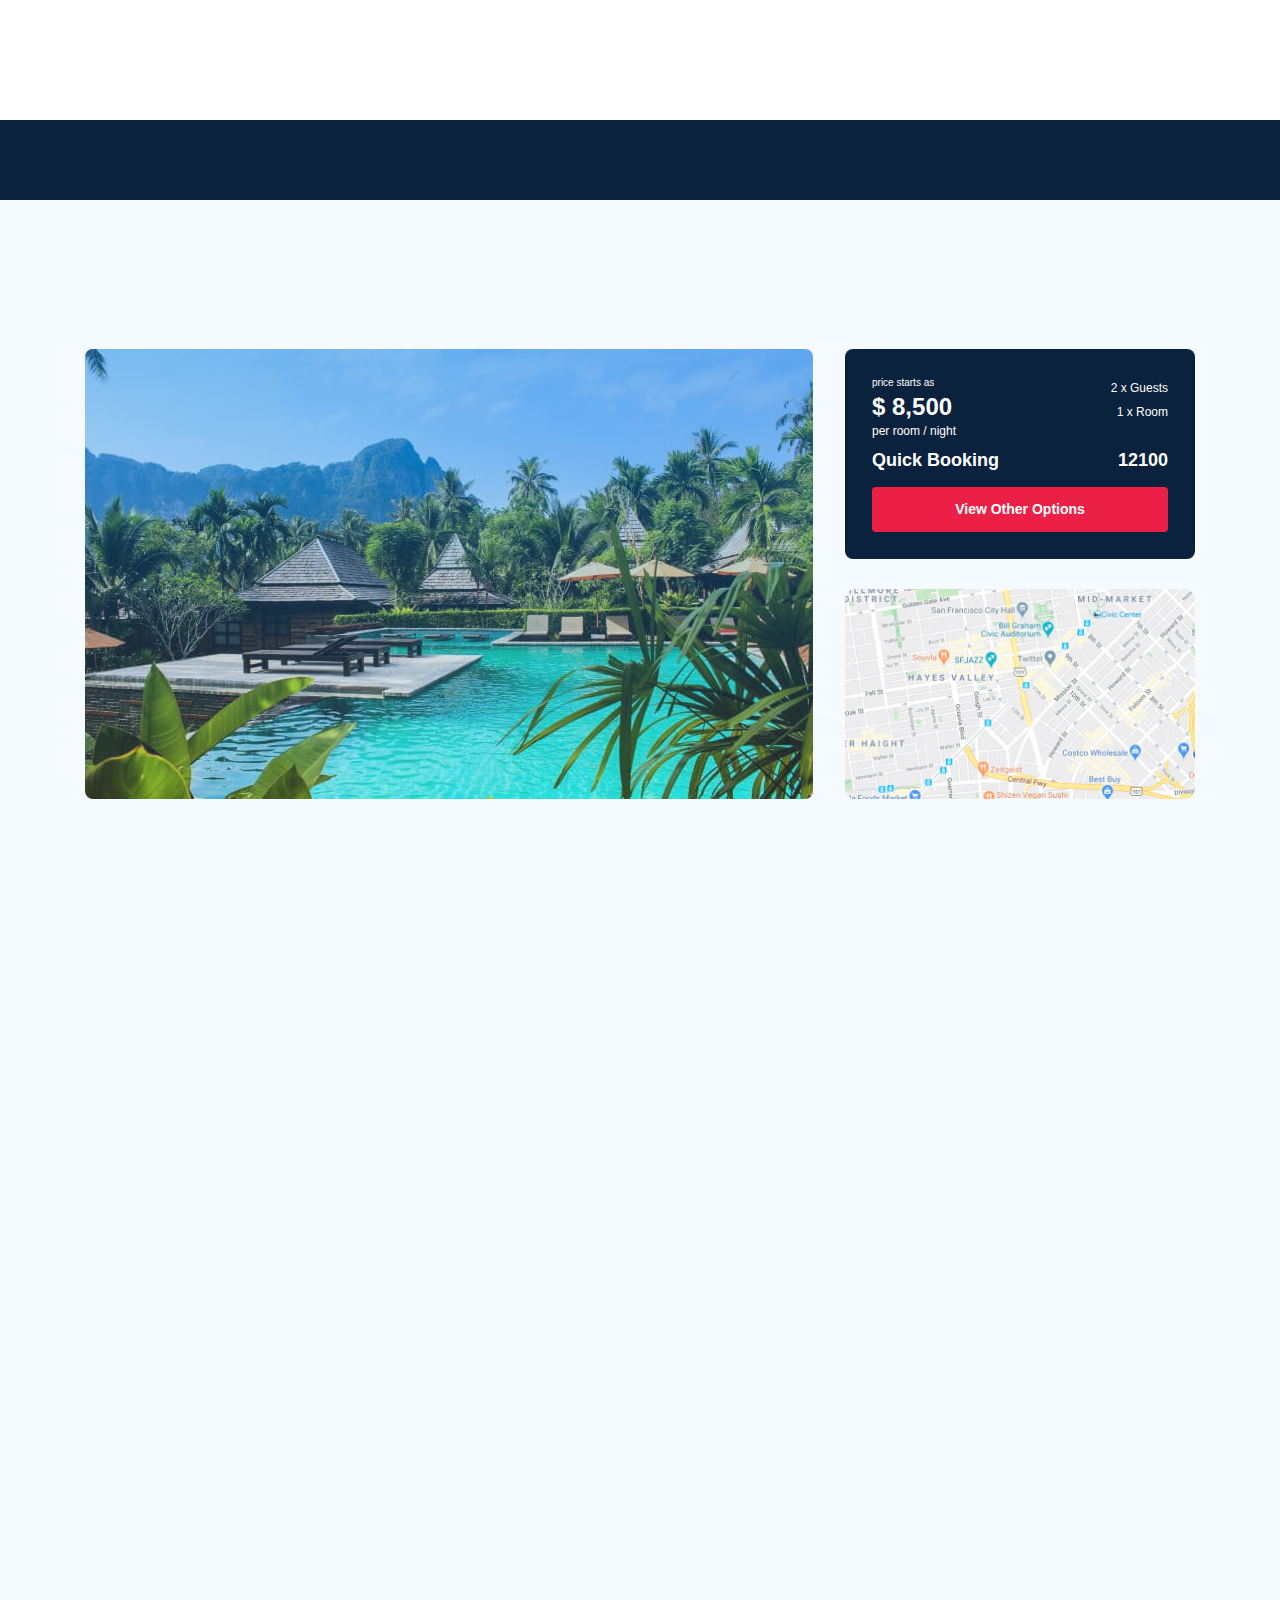
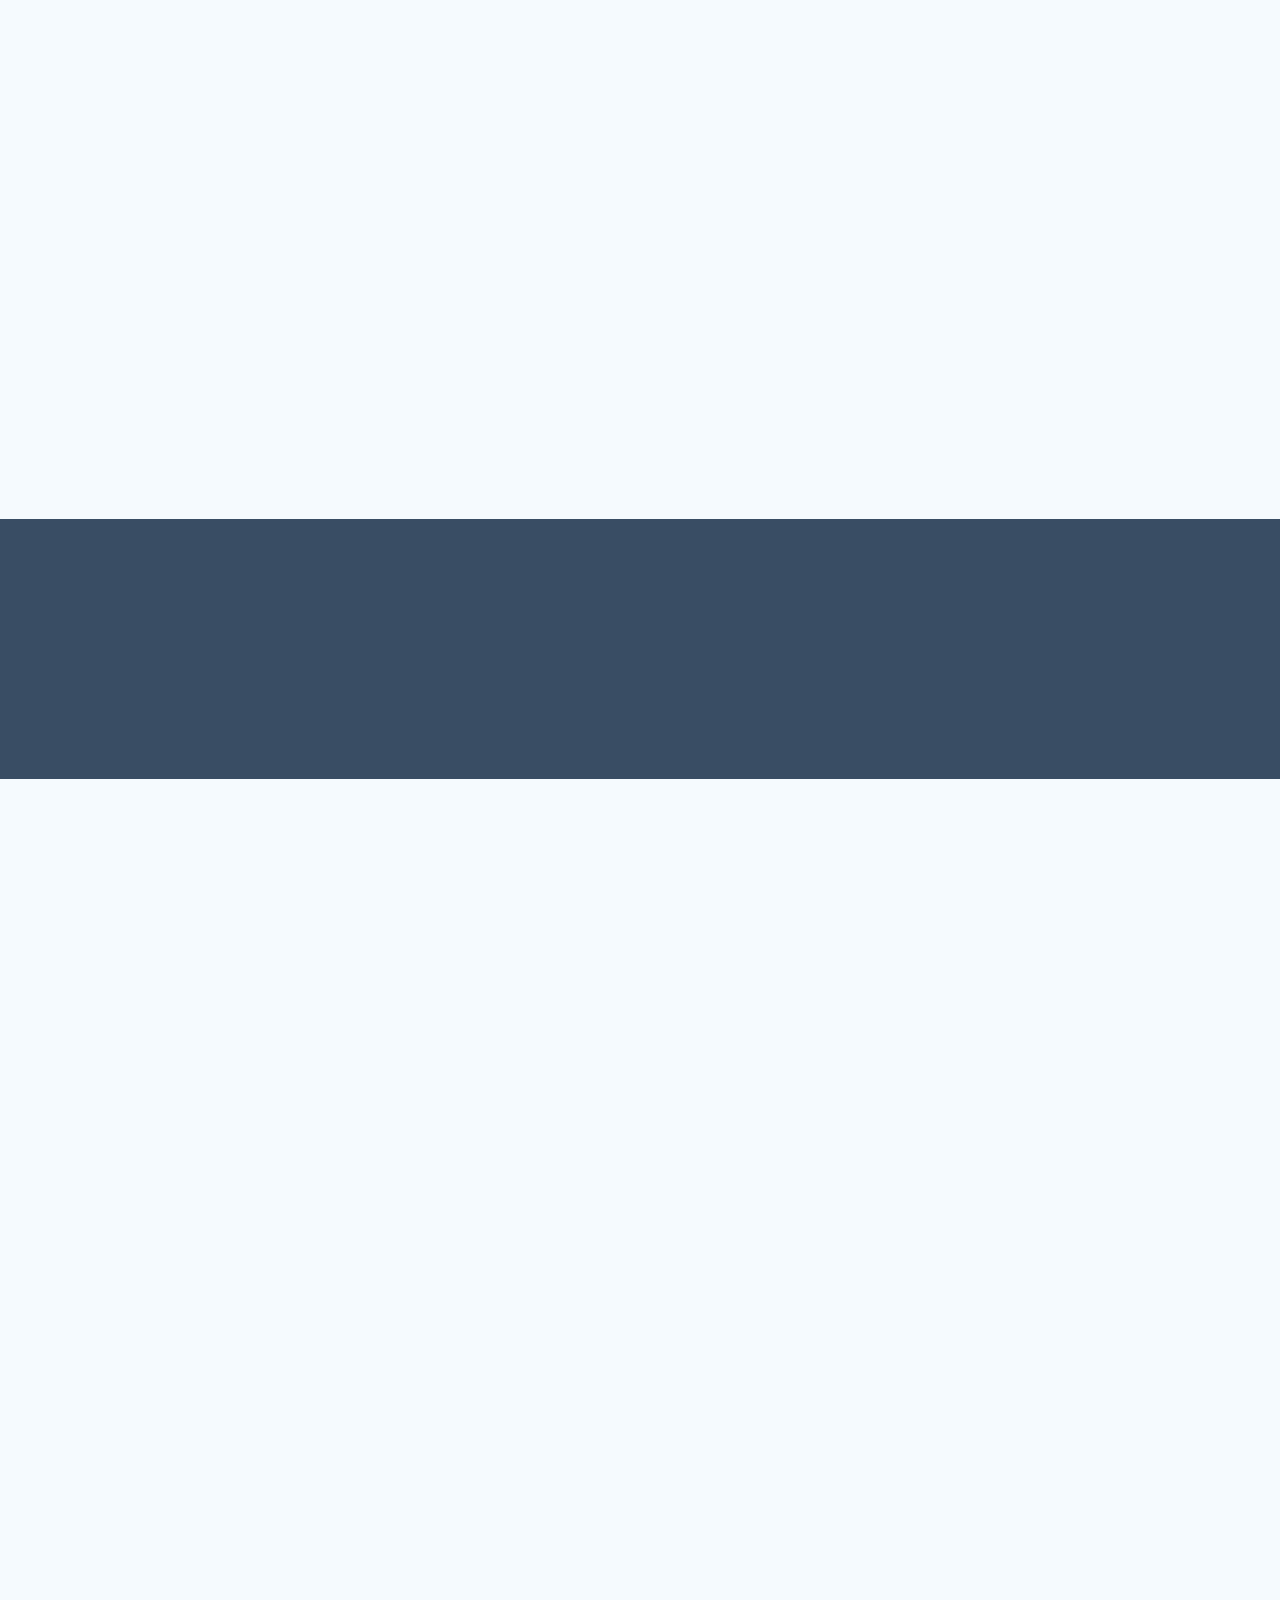
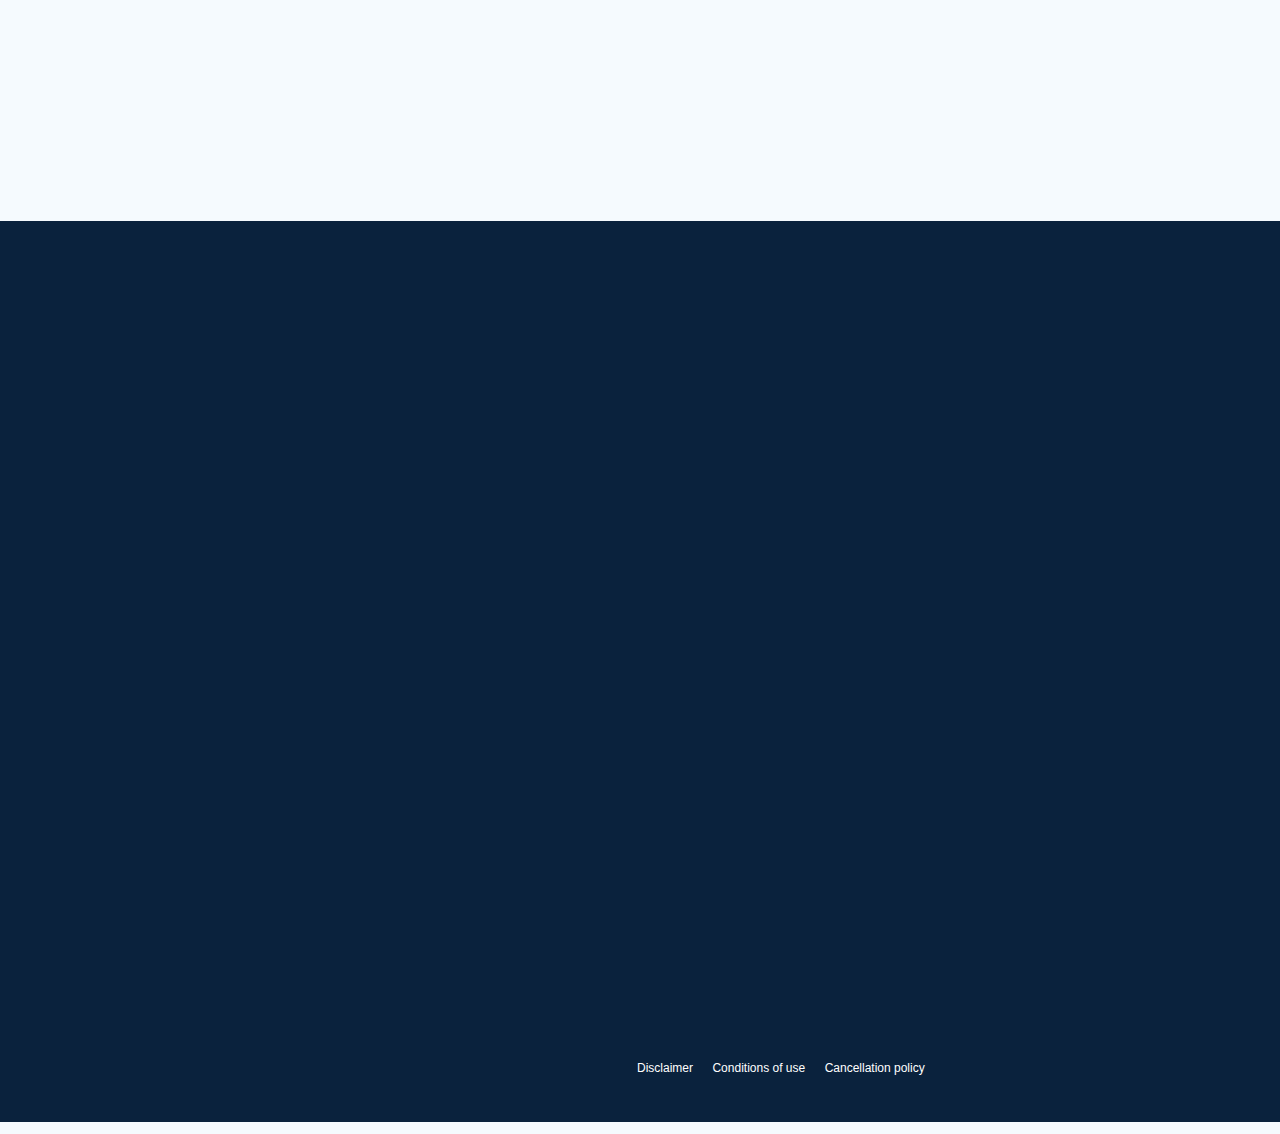
==== commit 9bc24d26: "create: svg sprite, interactive buttons and links" ====
--- a/index.html
+++ b/index.html
@@ -210,11 +210,7 @@
         <!-- /.hotel-info -->
         <div class="hotel-grid">
           <!-- Slider main container -->
-          <div
-            class="swiper-container hotel-slider hotel__slider"
-            data-aos="fade-right"
-            data-aos-duration="1500"
-          >
+          <div class="swiper-container hotel-slider hotel__slider">
             <!-- Additional required wrapper -->
             <div class="swiper-wrapper">
               <!-- Slides -->
@@ -264,11 +260,7 @@
             ></button>
           </div>
           <!-- /.swiper-container -->
-          <div
-            class="hotel-grid__info"
-            data-aos="fade-left"
-            data-aos-duration="1500"
-          >
+          <div class="hotel-grid__info">
             <div class="booking">
               <div class="booking__info">
                 <div class="booking__price">
@@ -929,18 +921,22 @@
                 href="https://www.facebook.com/"
                 class="footer__link"
                 target="_blank"
-                ><img src="img/facebook.svg" alt="icon: facebook" /></a
+              >
+                <svg class="footer__social-icon">
+                  <use xlink:href="img/sprite.svg#facebook"></use></svg></a
               ><a
                 href="https://www.youtube.com/"
                 class="footer__link"
                 target="_blank"
-                ><img src="img/youtube.svg" alt="icon: youtube" /></a
+                ><svg class="footer__social-icon">
+                  <use xlink:href="img/sprite.svg#youtube"></use></svg></a
               ><a
                 href="https://www.instagram.com/?hl=ru"
                 class="footer__link"
                 target="_blank"
-                ><img src="img/instagram.svg" alt="icon: instagram"
-              /></a>
+                ><svg class="footer__social-icon">
+                  <use xlink:href="img/sprite.svg#instagram"></use></svg
+              ></a>
             </div>
             <!-- /.footer__social-links -->
           </div>
@@ -1116,8 +1112,9 @@
       <div class="modal__overlay"></div>
       <div class="modal__dialog">
         <a href="#" class="modal__close"
-          ><img src="img/modal-close.svg" alt="icon: close"
-        /></a>
+          ><svg class="modal__icon">
+            <use xlink:href="img/sprite.svg#modalclose"></use></svg
+        ></a>
         <h3 class="modal__title">Booking</h3>
         <form action="send.php" method="POST" class="modal__form form">
           <input
--- a/css/style.css
+++ b/css/style.css
@@ -1,2 +1,2 @@
-*{-webkit-box-sizing:border-box;box-sizing:border-box}body{font-family:'Mulish', sans-serif;background-color:#f5fafe;color:#333}body.modal-open{overflow:hidden}img{display:inline-block;max-width:100%}h1,h2,h3,h4,h5,h6,p{margin:0}ul{list-style:none;padding:0;margin:0}a{display:inline-block;text-decoration:none}button{border:none}.button{border-radius:4px;background-color:#ec1f46;color:#fff}button:hover{cursor:pointer}button:focus{outline:none}.container{max-width:1110px;margin:0 auto}.invalid{color:#ec1f46;font-size:12px;line-height:15px}/*! normalize.css v8.0.1 | MIT License | github.com/necolas/normalize.css */html{line-height:1.15;-webkit-text-size-adjust:100%}body{margin:0}main{display:block}h1{font-size:2em;margin:0.67em 0}hr{-webkit-box-sizing:content-box;box-sizing:content-box;height:0;overflow:visible}pre{font-family:monospace, monospace;font-size:1em}a{background-color:transparent}abbr[title]{border-bottom:none;text-decoration:underline;-webkit-text-decoration:underline dotted;text-decoration:underline dotted}b,strong{font-weight:bolder}code,kbd,samp{font-family:monospace, monospace;font-size:1em}small{font-size:80%}sub,sup{font-size:75%;line-height:0;position:relative;vertical-align:baseline}sub{bottom:-0.25em}sup{top:-0.5em}img{border-style:none}button,input,optgroup,select,textarea{font-family:inherit;font-size:100%;line-height:1.15;margin:0}button,input{overflow:visible}button,select{text-transform:none}button,[type="button"],[type="reset"],[type="submit"]{-webkit-appearance:button}button::-moz-focus-inner,[type="button"]::-moz-focus-inner,[type="reset"]::-moz-focus-inner,[type="submit"]::-moz-focus-inner{border-style:none;padding:0}button:-moz-focusring,[type="button"]:-moz-focusring,[type="reset"]:-moz-focusring,[type="submit"]:-moz-focusring{outline:1px dotted ButtonText}fieldset{padding:0.35em 0.75em 0.625em}legend{-webkit-box-sizing:border-box;box-sizing:border-box;color:inherit;display:table;max-width:100%;padding:0;white-space:normal}progress{vertical-align:baseline}textarea{overflow:auto}[type="checkbox"],[type="radio"]{-webkit-box-sizing:border-box;box-sizing:border-box;padding:0}[type="number"]::-webkit-inner-spin-button,[type="number"]::-webkit-outer-spin-button{height:auto}[type="search"]{-webkit-appearance:textfield;outline-offset:-2px}[type="search"]::-webkit-search-decoration{-webkit-appearance:none}::-webkit-file-upload-button{-webkit-appearance:button;font:inherit}details{display:block}summary{display:list-item}template{display:none}[hidden]{display:none}.navbar{background-color:#ffffff}.navbar-top{display:-webkit-box;display:-ms-flexbox;display:flex;-webkit-box-align:center;-ms-flex-align:center;align-items:center;-webkit-box-pack:justify;-ms-flex-pack:justify;justify-content:space-between;padding-top:40px;padding-bottom:40px}.navbar-top__menu-button{display:none}.navbar-top__menu-button:active{background-color:#fff}.navbar-top__menu-button:focus{border:none;outline:none;background-color:#fff}.navbar__search{margin-right:auto;margin-left:9.73%}.navbar-bottom{background-color:#0a223d}.navbar-menu{padding:31px 0;display:-webkit-box;display:-ms-flexbox;display:flex;-webkit-box-align:center;-ms-flex-align:center;align-items:center;-webkit-box-pack:justify;-ms-flex-pack:justify;justify-content:space-between}.navbar-menu__item--mobile--visible{display:none}.navbar-menu__link{color:#fff;text-decoration:none;text-transform:uppercase;font-size:14px;font-weight:bold;line-height:18px}.logo{width:177px}.search{position:relative;overflow:hidden;border-radius:6px;height:40px}.search__input{width:350px;height:100%;padding-left:23px;padding-right:75px;background-color:#F5FAFE;border:none;font-size:12px;line-height:15px;color:#333}.search__input:hover{cursor:pointer}.search__input:focus{outline:none}.search__button{display:-webkit-box;display:-ms-flexbox;display:flex;position:absolute;-webkit-box-align:center;-ms-flex-align:center;align-items:center;-webkit-box-pack:center;-ms-flex-pack:center;justify-content:center;right:0;top:0;height:100%;width:65px;border:none;border-radius:0}.user{display:-webkit-box;display:-ms-flexbox;display:flex;-webkit-box-align:center;-ms-flex-align:center;align-items:center}.user:focus{outline:none}.user__avatar{width:40px;height:40px;border-radius:50%;-o-object-fit:cover;object-fit:cover}.user__name{margin-left:18px;font-size:14px;line-height:18px;color:#333}.breadcrumb-list{display:-webkit-box;display:-ms-flexbox;display:flex;-webkit-box-align:center;-ms-flex-align:center;align-items:center;padding:18px 0;margin:0;list-style:none}.breadcrumb-list__item{font-size:10px;line-height:13px}.breadcrumb-list__item:not(:last-child)::after{content:'/';margin-right:4px}.breadcrumb-list__link{text-decoration:none;color:inherit}.hotel{padding-top:23px;padding-bottom:70px}.hotel-info{display:-webkit-box;display:-ms-flexbox;display:flex;-webkit-box-pack:justify;-ms-flex-pack:justify;justify-content:space-between;-webkit-box-align:center;-ms-flex-align:center;align-items:center}.hotel-info__offer{margin-left:14px}.hotel-info__name{margin-top:4px;margin-bottom:0}.hotel-info__description{margin-top:0px;margin-bottom:20px}.hotel-info__rating{margin-bottom:20px}.hotel-name{text-transform:uppercase;font-size:24px;line-height:30px}.hotel-wrapper{display:-webkit-box;display:-ms-flexbox;display:flex;-webkit-box-align:center;-ms-flex-align:center;align-items:center;-ms-flex-wrap:wrap;flex-wrap:wrap}.hotel-description{font-size:12px;line-height:15px}.hotel-grid{display:-webkit-box;display:-ms-flexbox;display:flex;-webkit-box-pack:justify;-ms-flex-pack:justify;justify-content:space-between}.hotel-grid__info{display:-webkit-box;display:-ms-flexbox;display:flex;-webkit-box-orient:vertical;-webkit-box-direction:normal;-ms-flex-direction:column;flex-direction:column;-webkit-box-pack:justify;-ms-flex-pack:justify;justify-content:space-between}.hotel-slider{max-width:728px;height:450px;margin:0;border-radius:8px}.hotel-slider__item{position:relative;width:100%;height:100%}.hotel-slider__item:after{content:'';position:absolute;width:100%;height:100%;top:0;bottom:0;left:0;right:0;background:-webkit-gradient(linear, left top, left bottom, from(rgba(0,122,223,0.48)), to(rgba(255,255,255,0.128)));background:linear-gradient(180deg, rgba(0,122,223,0.48) 0%, rgba(255,255,255,0.128) 100%);z-index:10}.hotel-slider__button{position:absolute;top:50%;-webkit-transform:translateY(-50%);transform:translateY(-50%);width:30px;height:30px;border:none;z-index:99;cursor:pointer;background-repeat:no-repeat;background-position:center;background-size:10px;background-color:transparent}.hotel-slider__button--next{right:18px;background-image:url(../img/arrow-next.svg)}.hotel-slider__button--prev{left:18px;background-image:url(../img/arrow-prev.svg)}.stars{-ms-flex-preferred-size:100%;flex-basis:100%;height:8px;font-size:0}.stars__image{margin-right:2px}.stars__image:last-child{margin-right:0}.offer{padding:4px 9px;border-radius:3px;font-weight:600;font-size:10px;line-height:13px;color:#fff;background-color:#ec1f46}.rating{max-width:65px;min-height:45px;text-align:center;border-radius:4px;background-color:#ec1f46;color:#fff}.rating__text{font-size:8px;line-height:10px;font-weight:600}.rating__counter{font-size:14px;line-height:18px;font-weight:bold}.rating__counter::after{content:'5';font-size:10px;font-weight:bold}.booking{font-family:'Nunito', sans-serif;background-color:#0a223d;color:#fff;border-radius:8px;width:350px;min-height:210px;padding:27px}.booking__info{display:-webkit-box;display:-ms-flexbox;display:flex;-webkit-box-pack:justify;-ms-flex-pack:justify;justify-content:space-between;margin-bottom:9px}.booking__price{display:-webkit-box;display:-ms-flexbox;display:flex;-webkit-box-orient:vertical;-webkit-box-direction:normal;-ms-flex-direction:column;flex-direction:column}.booking__start{font-size:10px;line-height:14px}.booking__pricetag{font-size:24px;line-height:33px;font-weight:800}.booking__per-room{font-size:12px;line-height:16px;font-weight:normal}.booking__room{margin-top:4px}.booking__text{display:-webkit-box;display:-ms-flexbox;display:flex;-webkit-box-align:center;-ms-flex-align:center;align-items:center;-webkit-box-pack:justify;-ms-flex-pack:justify;justify-content:space-between;margin-bottom:8px;font-size:12px;line-height:16px;font-weight:normal}.booking__text:last-child{margin-bottom:0}.booking__description{margin-left:9px}.booking__call-center{display:-webkit-box;display:-ms-flexbox;display:flex;-webkit-box-pack:justify;-ms-flex-pack:justify;justify-content:space-between;margin-bottom:14px}.booking__call-text{font-size:18px;line-height:25px;font-weight:600}.booking__number{display:-webkit-box;display:-ms-flexbox;display:flex;-webkit-box-align:center;-ms-flex-align:center;align-items:center;text-decoration:none;color:#fff;font-size:18px;line-height:25px;font-weight:600}.booking__num{margin-left:8px}.booking__button{width:100%;padding:13px;border:none;font-family:'Nunito', sans-serif;font-size:14px;line-height:19px;font-weight:600;cursor:pointer}.map{border-radius:10px;width:350px;height:210px;overflow:hidden;cursor:pointer}.map__image{width:100%;height:100%;-o-object-fit:cover;object-fit:cover}.button-thank{display:block;border:none;font-family:'Nunito', sans-serif;font-size:14px;line-height:17px;font-weight:600;padding:13px 25px;max-width:172px;margin-top:10px}.call-back{font-size:12px;line-height:19px}.packages{padding-top:40px;padding-bottom:70px}.packages__title{text-transform:uppercase;text-align:center;font-size:36px;line-height:45px;font-weight:bold;margin-bottom:65px}.packages-wrapper{display:-ms-grid;display:grid;-ms-grid-columns:(350px)[3];grid-template-columns:repeat(3, 350px);-ms-grid-rows:(500px)[2];grid-template-rows:repeat(2, 500px);gap:30px}.package{position:relative;display:-ms-grid;display:grid;-ms-grid-rows:50% 50%;grid-template-rows:50% 50%;border-radius:8px;overflow:hidden}.package--first{-ms-grid-columns:1fr 1fr;grid-template-columns:1fr 1fr;-ms-grid-rows:none;grid-template-rows:none;-ms-grid-column:1;-ms-grid-column-span:2;grid-column:1/3;border-radius:8px}.package__image{width:100%;height:250px;-o-object-fit:cover;object-fit:cover}.package__image--first{height:500px}.package__offer{position:absolute;top:26px;left:0;border-radius:0 4px 4px 0;font-size:8px;line-height:10px}.package__offer--first{font-size:12px;line-height:15px;font-weight:600;padding:8px 15px}.package-bio{position:relative;padding:30px 21px 25px 32px;background-color:#0a223d;color:#fff}.package-bio--first{padding:46px 20px 30px 43px}.package-bio__rating{margin-bottom:5px}.package-bio__description{font-size:12px;line-height:15px;margin-left:14px}.package__title{font-size:18px;line-height:23px;font-weight:bold;margin-bottom:24px}.package__description{font-size:14px;line-height:160.6%;margin-top:3px;margin-bottom:45px}.package__text{display:-webkit-box;display:-ms-flexbox;display:flex;-webkit-box-align:center;-ms-flex-align:center;align-items:center;margin-bottom:11px}.package__old-pricetag{display:block;font-size:14px;line-height:18px;margin-top:24px;margin-bottom:5px}.package__old-pricetag--first{margin-top:37px}.package__new-pricetag{display:block;font-size:24px;line-height:30px}.package__button{font-family:'Nunito', sans-serif;font-size:14px;line-height:19px;font-weight:600;padding:10px 27px;position:absolute;right:21px;bottom:25px}.package__button--first{bottom:30px}.newsletter{position:relative;padding:98px 0 87px 0}.newsletter:before{content:'';position:absolute;width:100%;height:100%;top:0;bottom:0;left:0;right:0;background-color:rgba(10,34,61,0.8)}.newsletter-wrapper{display:-webkit-box;display:-ms-flexbox;display:flex;-webkit-box-pack:justify;-ms-flex-pack:justify;justify-content:space-between;-webkit-box-align:center;-ms-flex-align:center;align-items:center;position:relative;max-width:731px;margin:auto}.newsletter-title{color:#fff;font-size:24px;line-height:30px;font-weight:300}.newsletter-title__strong{display:block;font-size:36px;line-height:45px;text-transform:uppercase;font-weight:600}.subscribe{position:relative;width:355px;height:55px}.subscribe__input{width:100%;height:100%;padding-left:35px;padding-right:75px;border:none;font-weight:300;font-size:14px;line-height:18px;color:#333;border-radius:4px}.subscribe__input:hover{cursor:pointer}.subscribe__input:focus{outline:none}.subscribe__button{position:absolute;min-width:65px;right:0;top:0;height:100%;border:none;border-radius:0 4px 4px 0;font-weight:bold;font-size:12px;line-height:15px}.reviews{padding:40px 0 70px 0}.reviews__title{text-transform:uppercase;font-size:36px;line-height:45px;font-weight:bold;text-align:center;color:#333;margin-bottom:70px;letter-spacing:1px}.reviews-slider__item{display:-webkit-box;display:-ms-flexbox;display:flex;-webkit-box-orient:vertical;-webkit-box-direction:normal;-ms-flex-direction:column;flex-direction:column;-webkit-box-align:center;-ms-flex-align:center;align-items:center;position:relative;max-width:731px;margin:45px auto 0;background-color:#ffffff;border-radius:8px;padding:0 97px 30px}.reviews-slider__item:before{content:'';position:absolute;width:70px;height:47px;top:13px;left:64px;background-image:url("../img/quote-left.svg");background-repeat:no-repeat}.reviews-slider__item:after{content:'';position:absolute;width:70px;height:47px;top:119px;right:60px;background-image:url("../img/quote-right.svg");background-repeat:no-repeat}.reviews-slider__button{position:absolute;top:45%;-webkit-transform:translateY(-50%);transform:translateY(-50%);width:30px;height:30px;background-repeat:no-repeat;background-size:10px;background-position:center;border:none;background-color:transparent;z-index:99;cursor:pointer}.reviews-slider__button--prev{background-image:url(../img/reviews-arrow-prev.svg);left:17px}.reviews-slider__button--next{background-image:url(../img/reviews-arrow-next.svg);right:17px}.reviews-slider__profile{display:-webkit-box;display:-ms-flexbox;display:flex;-webkit-box-orient:vertical;-webkit-box-direction:normal;-ms-flex-direction:column;flex-direction:column;-webkit-box-align:center;-ms-flex-align:center;align-items:center;margin-top:-45px}.reviews-slider__avatar{width:90px;height:90px;border-radius:50%;-o-object-fit:cover;object-fit:cover;margin-bottom:9px}.reviews-slider__username{font-weight:bold;font-size:12px;line-height:15px;color:#ec1f46;margin-bottom:10px}.reviews-slider__date{font-size:10px;line-height:13px;color:#000000;margin-bottom:4px}.reviews-slider__rating{margin-bottom:31px}.reviews-slider__description{font-size:12px;line-height:160%;max-height:120px;color:#333;text-align:justify;z-index:1;overflow-y:auto}.activities{padding-top:55px;padding-bottom:98px}.activities__title{text-transform:uppercase;font-size:24px;line-height:30px;font-weight:bold;margin-bottom:57px}.activities-wrapper{display:-webkit-box;display:-ms-flexbox;display:flex;-webkit-box-pack:justify;-ms-flex-pack:justify;justify-content:space-between}.card{position:relative;display:-webkit-box;display:-ms-flexbox;display:flex;-webkit-box-orient:vertical;-webkit-box-direction:normal;-ms-flex-direction:column;flex-direction:column;-webkit-box-align:start;-ms-flex-align:start;align-items:flex-start;padding:24px 26px;width:255px;height:255px;border-radius:6px;overflow:hidden}.card:before{content:'';position:absolute;left:0;right:0;top:0;bottom:0;z-index:-1;background:linear-gradient(179.83deg, rgba(196,196,196,0) 35.34%, #0A223D 99.85%)}.card__image{position:absolute;left:0;top:0;bottom:0;width:100%;height:100%;-o-object-fit:cover;object-fit:cover;z-index:-2}.card__title{margin-top:auto;margin-bottom:18px;color:#fff;font-size:16px;line-height:20px;font-weight:bold}.card__button{font-family:Nunito, sans-serif;font-weight:600;font-size:12px;line-height:16px;border-radius:4px;padding:7px 22px}.footer{background-color:#0a223d;color:#fff;padding-top:108px;padding-bottom:46px}.footer-wrapper{display:-ms-grid;display:grid;-ms-grid-columns:(minmax(min-content, 1fr))[4];grid-template-columns:repeat(4, minmax(-webkit-min-content, 1fr));grid-template-columns:repeat(4, minmax(min-content, 1fr));grid-gap:28px;grid-auto-rows:minmax(33px, -webkit-min-content);grid-auto-rows:minmax(33px, min-content)}.footer__logo{width:166px;height:175px;-ms-grid-row:1;-ms-grid-row-span:2;grid-row:1/3;margin-top:31px}.footer__categories{-ms-grid-row:1;-ms-grid-row-span:3;grid-row:1/4}.footer__social-links{display:-webkit-box;display:-ms-flexbox;display:flex;min-width:83px;-webkit-box-pack:justify;-ms-flex-pack:justify;justify-content:space-between}.footer__social-network{display:-webkit-box;display:-ms-flexbox;display:flex;-ms-grid-row:2;-ms-grid-row-span:2;grid-row:2/4;grid-column:span 2;margin-top:-5px}.footer__contact-details{grid-column:span 2}.footer__contact-form{grid-column:span 2}.footer__form{display:-webkit-box;display:-ms-flexbox;display:flex;-ms-flex-wrap:wrap;flex-wrap:wrap;-webkit-box-pack:justify;-ms-flex-pack:justify;justify-content:space-between;-webkit-box-align:center;-ms-flex-align:center;align-items:center}.footer__form-wrapper{width:100%;display:-webkit-box;display:-ms-flexbox;display:flex;-webkit-box-pack:justify;-ms-flex-pack:justify;justify-content:space-between;-webkit-box-align:center;-ms-flex-align:center;align-items:center}.footer__title{text-transform:uppercase;font-size:18px;line-height:22px;font-weight:bold;margin-bottom:18px}.footer__title--inline{margin:0 43px 0 0}.footer__title--mb-3{margin-top:3px;margin-bottom:24px}.footer__title--form{margin-top:-10px;margin-bottom:36px}.footer__legal{margin-left:62px}.footer__item{font-size:14px;line-height:155%;color:#BDBDBD;display:-webkit-box;display:-ms-flexbox;display:flex;-webkit-box-align:start;-ms-flex-align:start;align-items:start}.footer__item--mb-2{margin-bottom:20px}.footer__icon-wrapper{display:inline-block;min-width:35px;text-align:center;margin-right:10px}.footer__text{display:inline-block;color:#BDBDBD;margin-bottom:22px;font-size:14px;line-height:160%}.footer__link{color:inherit;min-height:20px;font-size:14px;line-height:160%}.footer__link-wrapper{display:-ms-grid;display:grid;-ms-grid-rows:(23px)[3];grid-template-rows:repeat(3, 23px)}.footer__input{width:100%;background-color:#fff;border-radius:4px;border:none;height:50px;padding:0 23px;font-size:12px;line-height:15px}.footer__input-group{-ms-flex-item-align:start;align-self:flex-start;-ms-flex-preferred-size:47.5%;flex-basis:47.5%;margin-bottom:15px}.footer__input:focus{outline:none}.footer__message{background-color:#fff;border-radius:4px;padding:18px 23px;border:none;-ms-flex-preferred-size:100%;flex-basis:100%;margin-bottom:23px;resize:none;height:123px;font-size:12px;line-height:15px;overflow-y:auto}.footer__message:focus{outline:none}.footer__button{font-size:12px;line-height:15px;font-weight:bold;min-width:160px;min-height:50px;border-radius:4px}.footer__info{font-size:12px;line-height:15px;font-weight:bold;color:#E0E0E0}.footer-disclaimer{display:-webkit-box;display:-ms-flexbox;display:flex;-webkit-box-pack:end;-ms-flex-pack:end;justify-content:flex-end;margin-top:95px}.footer-disclaimer__item{display:inline-block;margin-right:15px}.footer-disclaimer__link{font-size:12px;line-height:15px;color:#fff}.footer-disclaimer__image{margin-left:23%}.modal__form-wrapper{width:100%;display:-webkit-box;display:-ms-flexbox;display:flex;-webkit-box-pack:justify;-ms-flex-pack:justify;justify-content:space-between;-webkit-box-align:center;-ms-flex-align:center;align-items:center}.modal__overlay{visibility:hidden;position:fixed;left:0;right:0;bottom:0;top:0;background-color:rgba(0,143,223,0.39);z-index:100;-webkit-transition:opacity 0.2s;transition:opacity 0.2s}.modal__overlay--active{visibility:visible}.modal__dialog{visibility:hidden;position:fixed;padding:33px 88px;max-width:478px;top:50%;left:50%;-webkit-transform:translate(-50%, -50%);transform:translate(-50%, -50%);background-color:#0a223d;color:#fff;border-radius:8px;z-index:101;-webkit-transition:opacity 0.2s;transition:opacity 0.2s}.modal__dialog--active{visibility:visible}.modal__close{position:absolute;right:18px;top:17px;text-decoration:none;cursor:pointer}.modal__title{text-transform:uppercase;font-size:18px;line-height:23px;font-weight:bold;margin-bottom:15px;text-align:center}.modal__input{background-color:#fff;border-radius:4px;border:none;width:100%;min-width:302px;height:50px;padding:0 23px;font-size:12px;line-height:15px;margin-top:15px;outline:none}.modal__input:first-child{margin-top:0}.modal__message{background-color:#fff;width:100%;min-width:302px;border-radius:4px;padding:18px 23px;border:none;margin-bottom:15px;margin-top:15px;resize:none;height:123px;font-size:12px;line-height:15px;outline:none;overflow-y:auto}.modal__button{font-size:12px;line-height:15px;font-weight:bold;min-width:160px;min-height:50px;background-color:#ec1f46;border-radius:4px;color:#fff}.modal__info{font-weight:bold;font-size:12px;line-height:15px}@media (max-width: 1200px){.container{max-width:960px}.hotel-slider{max-width:600px}.hotel-slider__image{width:100%;height:100%;-o-object-fit:cover;object-fit:cover}.packages-wrapper{-ms-grid-columns:(300px)[3];grid-template-columns:repeat(3, 300px);-ms-grid-rows:(500px)[2];grid-template-rows:repeat(2, 500px)}.package__description{max-height:150px;overflow-y:auto}.booking{width:340px}.map{width:340px}.card{width:225px;height:225px}.footer__input-group{-ms-flex-preferred-size:100%;flex-basis:100%}.footer__link-wrapper{-ms-grid-rows:23px 46px 23px;grid-template-rows:23px 46px 23px}}@media (max-width: 992px){.container{max-width:700px}.logo{width:132px}.navbar-top{padding-top:30px;padding-bottom:30px}.navbar__search{margin-left:auto}.navbar-menu{padding:22px 0}.navbar-menu__link{font-size:12px;line-height:15px}.search__input{width:340px}.hotel{padding-bottom:60px}.hotel-grid{-webkit-box-orient:vertical;-webkit-box-direction:normal;-ms-flex-direction:column;flex-direction:column}.hotel-grid__info{-webkit-box-orient:horizontal;-webkit-box-direction:normal;-ms-flex-direction:row;flex-direction:row}.hotel__slider{margin-bottom:30px}.hotel-slider{max-width:100%}.packages-wrapper{-ms-grid-columns:(335px)[2];grid-template-columns:repeat(2, 335px);-ms-grid-rows:(500px)[3];grid-template-rows:repeat(3, 500px)}.newsletter{padding:92px 0 93px 0}.newsletter-wrapper{max-width:700px}.reviews{padding:40px 0 60px 0}.reviews__title{font-size:30px;line-height:38px;margin-bottom:50px}.reviews-slider__item{max-width:579px;padding:0 62px 30px}.reviews-slider__description{max-height:135px}.activities{padding-bottom:70px}.activities-wrapper{-ms-flex-wrap:wrap;flex-wrap:wrap}.activities__card:nth-child(-n+2){margin-bottom:20px}.card{width:340px;height:255px}.footer{padding-top:73px;padding-bottom:33px}.footer-wrapper{-ms-grid-columns:1.4fr (1fr)[2] 1.6fr;grid-template-columns:1.4fr repeat(2, 1fr) 1.6fr;row-gap:54px}.footer__logo{-ms-grid-row:1;-ms-grid-row-span:1;grid-row:1 / 2;margin-top:0;width:99px;height:108px}.footer__social-network{-ms-grid-row:1;-ms-grid-row-span:1;grid-row:1 / 2;-ms-grid-column:2;-ms-grid-column-span:3;grid-column:2 / 5;-webkit-box-align:center;-ms-flex-align:center;align-items:center;margin-top:15px;margin-left:-10px}.footer__categories{-ms-grid-row:2;-ms-grid-row-span:1;grid-row:2 / 3;-ms-grid-column:1;-ms-grid-column-span:1;grid-column:1 / 2}.footer__additional{-ms-grid-column:2;-ms-grid-column-span:2;grid-column:2 / 4;-ms-grid-row:2;-ms-grid-row-span:1;grid-row:2 / 3}.footer__legal{-ms-grid-row:2;-ms-grid-row-span:1;grid-row:2 / 3;margin:0}.footer__contact-details{-ms-grid-row:3;-ms-grid-row-span:1;grid-row:3 / 4;grid-column:span 4;margin-top:5px}.footer__title--form{margin-top:-13px}.footer__title-form{-ms-grid-row:4;-ms-grid-row-span:1;grid-row:4 / 5;grid-column:span 4}.footer__form{width:539px}.footer__link-wrapper{-ms-grid-rows:(23px)[3];grid-template-rows:repeat(3, 23px)}.footer__input-group{-ms-flex-preferred-size:47.5%;flex-basis:47.5%}.footer-disclaimer{margin-top:56px;-webkit-box-pack:justify;-ms-flex-pack:justify;justify-content:space-between}.footer-disclaimer__image{margin:0}}@media (max-width: 767px){body{padding-top:70px}.container{max-width:87.5%}.navbar--mobile--fixed{position:fixed;left:0;top:0;right:0;z-index:99}.navbar__user--mobile--hidden,.navbar__search--mobile--hidden{display:none}.navbar__user{-webkit-box-orient:vertical;-webkit-box-direction:normal;-ms-flex-direction:column;flex-direction:column;-webkit-box-pack:center;-ms-flex-pack:center;justify-content:center}.navbar-top{padding-top:22px;padding-top:22px}.navbar-bottom{display:none;position:fixed;top:0;right:0;top:70px}.navbar-bottom--visible{padding:31px 38px 36px;display:block;height:100%;max-height:498px;overflow-y:auto}.navbar-menu{padding:0 0 16px 0;-webkit-box-orient:vertical;-webkit-box-direction:normal;-ms-flex-direction:column;flex-direction:column}.navbar-menu__item{margin-bottom:16px}.navbar-menu__item:first-child{margin-bottom:27px}.navbar-menu__item:nth-child(2){margin-bottom:39px}.navbar-menu__item--mobile--visible{display:-webkit-box;display:-ms-flexbox;display:flex}.menu-button{padding:0;display:-webkit-box;display:-ms-flexbox;display:flex;width:16px;height:11px;-webkit-box-align:center;-ms-flex-align:center;align-items:center;-webkit-box-pack:justify;-ms-flex-pack:justify;justify-content:space-between;-webkit-box-orient:vertical;-webkit-box-direction:normal;-ms-flex-direction:column;flex-direction:column;border:none;background-color:#fff;cursor:pointer}.menu-button__line{width:16px;height:1px;background-color:#333}.search__input{width:245px}.user__name--light{color:#fff;margin-left:0;margin-top:10px}.stars{-ms-flex-preferred-size:auto;flex-basis:auto;margin-right:16px}.hotel{padding-bottom:40px;padding-top:5px}.hotel-name{-ms-flex-preferred-size:100%;flex-basis:100%}.hotel-wrapper{-webkit-box-pack:justify;-ms-flex-pack:justify;justify-content:space-between}.hotel-info__text{width:100%}.hotel-info__name{margin-top:10px}.hotel-info__rating{display:none}.hotel-info__offer{-webkit-box-ordinal-group:0;-ms-flex-order:-1;order:-1;margin-left:0}.hotel__slider{margin-top:18px;margin-bottom:20px}.hotel-grid__info{-webkit-box-orient:vertical;-webkit-box-direction:normal;-ms-flex-direction:column;flex-direction:column;min-height:403px}.booking{width:100%}.map{width:100%;height:173px}.packages{padding-top:25px;padding-bottom:50px}.packages__title{font-size:18px;line-height:23px;margin-bottom:42px}.packages-wrapper{-ms-grid-columns:(1fr)[2];grid-template-columns:repeat(2, 1fr);-ms-grid-rows:(515px)[3];grid-template-rows:repeat(3, 515px)}.package{-ms-grid-rows:250px 265px;grid-template-rows:250px 265px}.package--first{-ms-grid-columns:1fr 1fr;grid-template-columns:1fr 1fr;-ms-grid-rows:none;grid-template-rows:none}.package__image--first{height:515px}.package-bio{height:265px;padding:20px 16px 20px 20px}.package-bio--first{height:515px;padding:40px 20px 30px 30px}.package__title{margin-bottom:15px}.package__description{max-height:160px;margin-bottom:40px;overflow-y:auto}.package__old-pricetag{margin-top:15px}.package__button{display:block;position:static;margin-top:9px}.newsletter{padding:76px 0 83px}.newsletter-wrapper{max-width:87.5%;-webkit-box-orient:vertical;-webkit-box-direction:normal;-ms-flex-direction:column;flex-direction:column;-webkit-box-align:start;-ms-flex-align:start;align-items:start}.newsletter-title{font-size:20px;line-height:25px;margin-bottom:37px}.newsletter-title__strong{margin-top:5px;font-size:30px;line-height:38px}.reviews{padding:40px 0 50px}.reviews__title{font-size:18px;line-height:23px;margin-bottom:42px}.reviews-slider__item{max-width:579px;padding:0 30px 36px}.reviews-slider__item:after,.reviews-slider__item:before{display:none}.reviews-slider__button{top:30px}.reviews-slider__button--prev{left:50%;-webkit-transform:translateX(-50%);transform:translateX(-50%);margin-left:-85px}.reviews-slider__button--next{right:50%;-webkit-transform:translateX(50%);transform:translateX(50%);margin-right:-85px}.activities{padding-top:20px;padding-bottom:60px}.activities__title{font-size:18px;line-height:23px;margin-bottom:36px}.card{width:48%;height:255px}.footer{padding-bottom:21px}.footer__input-group{-ms-flex-preferred-size:100%;flex-basis:100%}.modal__dialog{padding:33px 55px;max-height:517px;height:100%;overflow-y:auto}}@media (max-width: 576px){.logo{max-width:99px}.hotel-slider{height:250px}.packages__title{margin-bottom:36px}.packages-wrapper{-ms-grid-columns:1fr;grid-template-columns:1fr;-ms-grid-rows:(1fr)[5];grid-template-rows:repeat(5, 1fr);gap:20px}.package{-ms-grid-rows:(250px)[2];grid-template-rows:repeat(2, 250px);-ms-grid-column:1;-ms-grid-column-span:1;grid-column:1/2}.package--first{-ms-grid-columns:1fr;grid-template-columns:1fr}.package__image{height:250px}.package__image--first{width:100%}.package__offer{position:absolute;top:26px;left:0;border-radius:0 4px 4px 0;font-size:10px;line-height:12px;padding:8px 12px}.package-bio{position:relative;padding:30px 21px 25px 32px;height:250px}.package-bio--first{position:relative}.package-bio__rating{display:none}.package__title{margin-bottom:24px}.package__description{display:none}.package__text{margin-bottom:11px}.package__old-pricetag{margin-top:24px;margin-bottom:5px}.package__button{position:absolute;right:21px;bottom:25px}.package__button--first{position:absolute;right:21px;bottom:25px}.card{height:225px}.footer{padding-top:69px}.footer-wrapper{-ms-grid-columns:100%;grid-template-columns:100%;grid-gap:30px}.footer__logo{margin:0;-ms-grid-row:1;grid-row:1;-ms-grid-column:1;grid-column:1}.footer__social-network{-ms-flex-wrap:wrap;flex-wrap:wrap;-ms-grid-row:2;grid-row:2;-ms-grid-column:1;grid-column:1;margin-top:15px;margin-left:0}.footer__additional{-ms-grid-row:4;grid-row:4;-ms-grid-column:1;grid-column:1}.footer__categories{-ms-grid-row:5;grid-row:5;-ms-grid-column:1;grid-column:1}.footer__legal{-ms-grid-row:3;grid-row:3;-ms-grid-column:1;grid-column:1;margin-top:0}.footer__link-wrapper{-ms-grid-rows:23px minmax(23px, max-content) 23px;grid-template-rows:23px minmax(23px, -webkit-max-content) 23px;grid-template-rows:23px minmax(23px, max-content) 23px}.footer__link--middle{-ms-grid-row:2;grid-row:2}.footer__contact-details{-ms-grid-row:6;grid-row:6;-ms-grid-column:1;grid-column:1}.footer__contact-form{-ms-grid-row:7;grid-row:7;-ms-grid-column:1;grid-column:1}.footer__title--inline{margin-bottom:22px}.footer__title--mb-3{margin-top:8px;margin-bottom:25px}.footer__title--form{margin-top:10px;margin-bottom:15px}.footer__form{width:100%}.footer__message{margin-bottom:15px}.footer__icon-wrapper{margin-right:0}.footer-disclaimer{-ms-flex-wrap:wrap;flex-wrap:wrap;margin-top:30px}.footer-disclaimer__ul{margin-bottom:10px}.footer-disclaimer__item{margin-right:5px}.footer-disclaimer__item:last-child{margin-right:0}.modal__form-wrapper{display:-ms-grid;display:grid;grid-gap:15px}.modal__input{min-width:250px}.modal__message{min-width:250px}.modal__button{width:250px}.modal__info{-ms-grid-row:1;-ms-grid-row-span:1;grid-row:1 / 2}}@media (max-width: 480px){.hotel-slider{height:179px}.subscribe{max-width:100%}.activities{padding-top:38px}.activities__card{margin-bottom:20px}.activities__card:last-child{margin-bottom:0}.card{width:100%;height:255px}.footer__form-wrapper{display:-ms-grid;display:grid;grid-gap:15px}.footer__info{-ms-grid-row:1;-ms-grid-row-span:1;grid-row:1 / 2}.footer__link-wrapper{-ms-grid-rows:23px 46px 46px;grid-template-rows:23px 46px 46px}.footer-disclaimer{-webkit-box-orient:vertical;-webkit-box-direction:normal;-ms-flex-direction:column;flex-direction:column;-webkit-box-pack:start;-ms-flex-pack:start;justify-content:start}.footer-disclaimer__image{max-width:136px}.modal__dialog{padding:25px 44px}.modal__input{min-width:192px;height:40px}.modal__message{min-width:192px}.modal__button{width:192px}}@media (max-width: 320px){.reviews-slider__description{max-height:270px}}
+*{-webkit-box-sizing:border-box;box-sizing:border-box}body{font-family:'Mulish', sans-serif;background-color:#f5fafe;color:#333}body.modal-open{overflow:hidden}img{display:inline-block;max-width:100%}h1,h2,h3,h4,h5,h6,p{margin:0}ul{list-style:none;padding:0;margin:0}a{display:inline-block;text-decoration:none}button{border:none}.button{border-radius:4px;background-color:#ec1f46;color:#fff;cursor:pointer}.button:hover{background-color:#EC192D;color:#EBEBEB}button:focus{outline:none}.container{max-width:1110px;margin:0 auto}.invalid{color:#ec1f46;font-size:12px;line-height:15px}/*! normalize.css v8.0.1 | MIT License | github.com/necolas/normalize.css */html{line-height:1.15;-webkit-text-size-adjust:100%}body{margin:0}main{display:block}h1{font-size:2em;margin:0.67em 0}hr{-webkit-box-sizing:content-box;box-sizing:content-box;height:0;overflow:visible}pre{font-family:monospace, monospace;font-size:1em}a{background-color:transparent}abbr[title]{border-bottom:none;text-decoration:underline;-webkit-text-decoration:underline dotted;text-decoration:underline dotted}b,strong{font-weight:bolder}code,kbd,samp{font-family:monospace, monospace;font-size:1em}small{font-size:80%}sub,sup{font-size:75%;line-height:0;position:relative;vertical-align:baseline}sub{bottom:-0.25em}sup{top:-0.5em}img{border-style:none}button,input,optgroup,select,textarea{font-family:inherit;font-size:100%;line-height:1.15;margin:0}button,input{overflow:visible}button,select{text-transform:none}button,[type="button"],[type="reset"],[type="submit"]{-webkit-appearance:button}button::-moz-focus-inner,[type="button"]::-moz-focus-inner,[type="reset"]::-moz-focus-inner,[type="submit"]::-moz-focus-inner{border-style:none;padding:0}button:-moz-focusring,[type="button"]:-moz-focusring,[type="reset"]:-moz-focusring,[type="submit"]:-moz-focusring{outline:1px dotted ButtonText}fieldset{padding:0.35em 0.75em 0.625em}legend{-webkit-box-sizing:border-box;box-sizing:border-box;color:inherit;display:table;max-width:100%;padding:0;white-space:normal}progress{vertical-align:baseline}textarea{overflow:auto}[type="checkbox"],[type="radio"]{-webkit-box-sizing:border-box;box-sizing:border-box;padding:0}[type="number"]::-webkit-inner-spin-button,[type="number"]::-webkit-outer-spin-button{height:auto}[type="search"]{-webkit-appearance:textfield;outline-offset:-2px}[type="search"]::-webkit-search-decoration{-webkit-appearance:none}::-webkit-file-upload-button{-webkit-appearance:button;font:inherit}details{display:block}summary{display:list-item}template{display:none}[hidden]{display:none}.navbar{background-color:#ffffff}.navbar-top{display:-webkit-box;display:-ms-flexbox;display:flex;-webkit-box-align:center;-ms-flex-align:center;align-items:center;-webkit-box-pack:justify;-ms-flex-pack:justify;justify-content:space-between;padding-top:40px;padding-bottom:40px}.navbar-top__menu-button{display:none}.navbar-top__menu-button:active{background-color:#fff}.navbar-top__menu-button:focus{border:none;outline:none;background-color:#fff}.navbar__search{margin-right:auto;margin-left:9.73%}.navbar-bottom{background-color:#0a223d}.navbar-menu{padding:31px 0;display:-webkit-box;display:-ms-flexbox;display:flex;-webkit-box-align:center;-ms-flex-align:center;align-items:center;-webkit-box-pack:justify;-ms-flex-pack:justify;justify-content:space-between}.navbar-menu__item--mobile--visible{display:none}.navbar-menu__link{color:#fff;text-decoration:none;text-transform:uppercase;font-size:14px;font-weight:bold;line-height:18px}.navbar-menu__link:hover{color:#BDBDBD}.logo{width:177px}.search{position:relative;overflow:hidden;border-radius:6px;height:40px}.search__input{width:350px;height:100%;padding-left:23px;padding-right:75px;background-color:#F5FAFE;border:none;font-size:12px;line-height:15px;color:#333}.search__input:hover{cursor:pointer}.search__input:focus{outline:none}.search__button{display:-webkit-box;display:-ms-flexbox;display:flex;position:absolute;-webkit-box-align:center;-ms-flex-align:center;align-items:center;-webkit-box-pack:center;-ms-flex-pack:center;justify-content:center;right:0;top:0;height:100%;width:65px;border:none;border-radius:0}.user{display:-webkit-box;display:-ms-flexbox;display:flex;-webkit-box-align:center;-ms-flex-align:center;align-items:center}.user:focus{outline:none}.user__avatar{width:40px;height:40px;border-radius:50%;-o-object-fit:cover;object-fit:cover}.user__name{margin-left:18px;font-size:14px;line-height:18px;color:#333}.user__name:hover{color:#BDBDBD}.breadcrumb-list{display:-webkit-box;display:-ms-flexbox;display:flex;-webkit-box-align:center;-ms-flex-align:center;align-items:center;padding:18px 0;margin:0;list-style:none}.breadcrumb-list__item{font-size:10px;line-height:13px}.breadcrumb-list__item:not(:last-child)::after{content:'/';margin-right:4px}.breadcrumb-list__link{text-decoration:none;color:inherit}.hotel{padding-top:23px;padding-bottom:70px}.hotel-info{display:-webkit-box;display:-ms-flexbox;display:flex;-webkit-box-pack:justify;-ms-flex-pack:justify;justify-content:space-between;-webkit-box-align:center;-ms-flex-align:center;align-items:center}.hotel-info__offer{margin-left:14px}.hotel-info__name{margin-top:4px;margin-bottom:0}.hotel-info__description{margin-top:0px;margin-bottom:20px}.hotel-info__rating{margin-bottom:20px}.hotel-name{text-transform:uppercase;font-size:24px;line-height:30px}.hotel-wrapper{display:-webkit-box;display:-ms-flexbox;display:flex;-webkit-box-align:center;-ms-flex-align:center;align-items:center;-ms-flex-wrap:wrap;flex-wrap:wrap}.hotel-description{font-size:12px;line-height:15px}.hotel-grid{display:-webkit-box;display:-ms-flexbox;display:flex;-webkit-box-pack:justify;-ms-flex-pack:justify;justify-content:space-between}.hotel-grid__info{display:-webkit-box;display:-ms-flexbox;display:flex;-webkit-box-orient:vertical;-webkit-box-direction:normal;-ms-flex-direction:column;flex-direction:column;-webkit-box-pack:justify;-ms-flex-pack:justify;justify-content:space-between}.hotel-slider{max-width:728px;height:450px;margin:0;border-radius:8px}.hotel-slider__item{position:relative;width:100%;height:100%}.hotel-slider__item:after{content:'';position:absolute;width:100%;height:100%;top:0;bottom:0;left:0;right:0;background:-webkit-gradient(linear, left top, left bottom, from(rgba(0,122,223,0.48)), to(rgba(255,255,255,0.128)));background:linear-gradient(180deg, rgba(0,122,223,0.48) 0%, rgba(255,255,255,0.128) 100%);z-index:10}.hotel-slider__button{position:absolute;top:50%;-webkit-transform:translateY(-50%);transform:translateY(-50%);width:30px;height:30px;border:none;z-index:99;cursor:pointer;background-repeat:no-repeat;background-position:center;background-size:10px;background-color:transparent}.hotel-slider__button--next{right:18px;background-image:url(../img/arrow-next.svg)}.hotel-slider__button--prev{left:18px;background-image:url(../img/arrow-prev.svg)}.stars{-ms-flex-preferred-size:100%;flex-basis:100%;height:8px;font-size:0}.stars__image{margin-right:2px}.stars__image:last-child{margin-right:0}.offer{padding:4px 9px;border-radius:3px;font-weight:600;font-size:10px;line-height:13px;color:#fff;background-color:#ec1f46}.rating{max-width:65px;min-height:45px;text-align:center;border-radius:4px;background-color:#ec1f46;color:#fff}.rating__text{font-size:8px;line-height:10px;font-weight:600}.rating__counter{font-size:14px;line-height:18px;font-weight:bold}.rating__counter::after{content:'5';font-size:10px;font-weight:bold}.booking{font-family:'Nunito', sans-serif;background-color:#0a223d;color:#fff;border-radius:8px;width:350px;min-height:210px;padding:27px}.booking__info{display:-webkit-box;display:-ms-flexbox;display:flex;-webkit-box-pack:justify;-ms-flex-pack:justify;justify-content:space-between;margin-bottom:9px}.booking__price{display:-webkit-box;display:-ms-flexbox;display:flex;-webkit-box-orient:vertical;-webkit-box-direction:normal;-ms-flex-direction:column;flex-direction:column}.booking__start{font-size:10px;line-height:14px}.booking__pricetag{font-size:24px;line-height:33px;font-weight:800}.booking__per-room{font-size:12px;line-height:16px;font-weight:normal}.booking__room{margin-top:4px}.booking__text{display:-webkit-box;display:-ms-flexbox;display:flex;-webkit-box-align:center;-ms-flex-align:center;align-items:center;-webkit-box-pack:justify;-ms-flex-pack:justify;justify-content:space-between;margin-bottom:8px;font-size:12px;line-height:16px;font-weight:normal}.booking__text:last-child{margin-bottom:0}.booking__description{margin-left:9px}.booking__call-center{display:-webkit-box;display:-ms-flexbox;display:flex;-webkit-box-pack:justify;-ms-flex-pack:justify;justify-content:space-between;margin-bottom:14px}.booking__call-text{font-size:18px;line-height:25px;font-weight:600}.booking__number{display:-webkit-box;display:-ms-flexbox;display:flex;-webkit-box-align:center;-ms-flex-align:center;align-items:center;text-decoration:none;color:#fff;font-size:18px;line-height:25px;font-weight:600}.booking__num{margin-left:8px}.booking__button{width:100%;padding:13px;border:none;font-family:'Nunito', sans-serif;font-size:14px;line-height:19px;font-weight:600;cursor:pointer}.map{border-radius:10px;width:350px;height:210px;overflow:hidden;cursor:pointer}.map__image{width:100%;height:100%;-o-object-fit:cover;object-fit:cover}.button-thank{display:block;border:none;font-family:'Nunito', sans-serif;font-size:14px;line-height:17px;font-weight:600;padding:13px 25px;max-width:172px;margin-top:10px}.call-back{font-size:12px;line-height:19px}.packages{padding-top:40px;padding-bottom:70px}.packages__title{text-transform:uppercase;text-align:center;font-size:36px;line-height:45px;font-weight:bold;margin-bottom:65px}.packages-wrapper{display:-ms-grid;display:grid;-ms-grid-columns:(350px)[3];grid-template-columns:repeat(3, 350px);-ms-grid-rows:(500px)[2];grid-template-rows:repeat(2, 500px);gap:30px}.package{position:relative;display:-ms-grid;display:grid;-ms-grid-rows:50% 50%;grid-template-rows:50% 50%;border-radius:8px;overflow:hidden}.package--first{-ms-grid-columns:1fr 1fr;grid-template-columns:1fr 1fr;-ms-grid-rows:none;grid-template-rows:none;-ms-grid-column:1;-ms-grid-column-span:2;grid-column:1/3;border-radius:8px}.package__image{width:100%;height:250px;-o-object-fit:cover;object-fit:cover}.package__image--first{height:500px}.package__offer{position:absolute;top:26px;left:0;border-radius:0 4px 4px 0;font-size:8px;line-height:10px}.package__offer--first{font-size:12px;line-height:15px;font-weight:600;padding:8px 15px}.package-bio{position:relative;padding:30px 21px 25px 32px;background-color:#0a223d;color:#fff}.package-bio--first{padding:46px 20px 30px 43px}.package-bio__rating{margin-bottom:5px}.package-bio__description{font-size:12px;line-height:15px;margin-left:14px}.package__title{font-size:18px;line-height:23px;font-weight:bold;margin-bottom:24px}.package__description{font-size:14px;line-height:160.6%;margin-top:3px;margin-bottom:45px}.package__text{display:-webkit-box;display:-ms-flexbox;display:flex;-webkit-box-align:center;-ms-flex-align:center;align-items:center;margin-bottom:11px}.package__old-pricetag{display:block;font-size:14px;line-height:18px;margin-top:24px;margin-bottom:5px}.package__old-pricetag--first{margin-top:37px}.package__new-pricetag{display:block;font-size:24px;line-height:30px}.package__button{font-family:'Nunito', sans-serif;font-size:14px;line-height:19px;font-weight:600;padding:10px 27px;position:absolute;right:21px;bottom:25px}.package__button--first{bottom:30px}.newsletter{position:relative;padding:98px 0 87px 0}.newsletter:before{content:'';position:absolute;width:100%;height:100%;top:0;bottom:0;left:0;right:0;background-color:rgba(10,34,61,0.8)}.newsletter-wrapper{display:-webkit-box;display:-ms-flexbox;display:flex;-webkit-box-pack:justify;-ms-flex-pack:justify;justify-content:space-between;-webkit-box-align:center;-ms-flex-align:center;align-items:center;position:relative;max-width:731px;margin:auto}.newsletter-title{color:#fff;font-size:24px;line-height:30px;font-weight:300}.newsletter-title__strong{display:block;font-size:36px;line-height:45px;text-transform:uppercase;font-weight:600}.subscribe{position:relative;width:355px;height:55px}.subscribe__input{width:100%;height:100%;padding-left:35px;padding-right:75px;border:none;font-weight:300;font-size:14px;line-height:18px;color:#333;border-radius:4px}.subscribe__input:hover{cursor:pointer}.subscribe__input:focus{outline:none}.subscribe__button{position:absolute;min-width:65px;right:0;top:0;height:100%;border:none;border-radius:0 4px 4px 0;font-weight:bold;font-size:12px;line-height:15px}.reviews{padding:40px 0 70px 0}.reviews__title{text-transform:uppercase;font-size:36px;line-height:45px;font-weight:bold;text-align:center;color:#333;margin-bottom:70px;letter-spacing:1px}.reviews-slider__item{display:-webkit-box;display:-ms-flexbox;display:flex;-webkit-box-orient:vertical;-webkit-box-direction:normal;-ms-flex-direction:column;flex-direction:column;-webkit-box-align:center;-ms-flex-align:center;align-items:center;position:relative;max-width:731px;margin:45px auto 0;background-color:#ffffff;border-radius:8px;padding:0 97px 30px}.reviews-slider__item:before{content:'';position:absolute;width:70px;height:47px;top:13px;left:64px;background-image:url("../img/quote-left.svg");background-repeat:no-repeat}.reviews-slider__item:after{content:'';position:absolute;width:70px;height:47px;top:119px;right:60px;background-image:url("../img/quote-right.svg");background-repeat:no-repeat}.reviews-slider__button{position:absolute;top:45%;-webkit-transform:translateY(-50%);transform:translateY(-50%);width:30px;height:30px;background-repeat:no-repeat;background-size:10px;background-position:center;border:none;background-color:transparent;z-index:99;cursor:pointer}.reviews-slider__button--prev{background-image:url(../img/reviews-arrow-prev.svg);left:17px}.reviews-slider__button--next{background-image:url(../img/reviews-arrow-next.svg);right:17px}.reviews-slider__profile{display:-webkit-box;display:-ms-flexbox;display:flex;-webkit-box-orient:vertical;-webkit-box-direction:normal;-ms-flex-direction:column;flex-direction:column;-webkit-box-align:center;-ms-flex-align:center;align-items:center;margin-top:-45px}.reviews-slider__avatar{width:90px;height:90px;border-radius:50%;-o-object-fit:cover;object-fit:cover;margin-bottom:9px}.reviews-slider__username{font-weight:bold;font-size:12px;line-height:15px;color:#ec1f46;margin-bottom:10px}.reviews-slider__date{font-size:10px;line-height:13px;color:#000000;margin-bottom:4px}.reviews-slider__rating{margin-bottom:31px}.reviews-slider__description{font-size:12px;line-height:160%;max-height:120px;color:#333;text-align:justify;z-index:1;overflow-y:auto}.activities{padding-top:55px;padding-bottom:98px}.activities__title{text-transform:uppercase;font-size:24px;line-height:30px;font-weight:bold;margin-bottom:57px}.activities-wrapper{display:-webkit-box;display:-ms-flexbox;display:flex;-webkit-box-pack:justify;-ms-flex-pack:justify;justify-content:space-between}.card{position:relative;display:-webkit-box;display:-ms-flexbox;display:flex;-webkit-box-orient:vertical;-webkit-box-direction:normal;-ms-flex-direction:column;flex-direction:column;-webkit-box-align:start;-ms-flex-align:start;align-items:flex-start;padding:24px 26px;width:255px;height:255px;border-radius:6px;overflow:hidden}.card:before{content:'';position:absolute;left:0;right:0;top:0;bottom:0;z-index:-1;background:linear-gradient(179.83deg, rgba(196,196,196,0) 35.34%, #0A223D 99.85%)}.card__image{position:absolute;left:0;top:0;bottom:0;width:100%;height:100%;-o-object-fit:cover;object-fit:cover;z-index:-2}.card__title{margin-top:auto;margin-bottom:18px;color:#fff;font-size:16px;line-height:20px;font-weight:bold}.card__button{font-family:Nunito, sans-serif;font-weight:600;font-size:12px;line-height:16px;border-radius:4px;padding:7px 22px}.footer{background-color:#0a223d;color:#fff;padding-top:108px;padding-bottom:46px}.footer-wrapper{display:-ms-grid;display:grid;-ms-grid-columns:(minmax(min-content, 1fr))[4];grid-template-columns:repeat(4, minmax(-webkit-min-content, 1fr));grid-template-columns:repeat(4, minmax(min-content, 1fr));grid-gap:28px;grid-auto-rows:minmax(33px, -webkit-min-content);grid-auto-rows:minmax(33px, min-content)}.footer__logo{width:166px;height:175px;-ms-grid-row:1;-ms-grid-row-span:2;grid-row:1/3;margin-top:31px}.footer__categories{-ms-grid-row:1;-ms-grid-row-span:3;grid-row:1/4}.footer__social-links{display:-webkit-box;display:-ms-flexbox;display:flex;min-width:83px;-webkit-box-pack:justify;-ms-flex-pack:justify;justify-content:space-between}.footer__social-icon{fill:#BDBDBD;width:21px;height:21px}.footer__social-icon:hover{fill:#fff}.footer__social-network{display:-webkit-box;display:-ms-flexbox;display:flex;-ms-grid-row:2;-ms-grid-row-span:2;grid-row:2/4;grid-column:span 2;margin-top:-5px}.footer__contact-details{grid-column:span 2}.footer__contact-form{grid-column:span 2}.footer__form{display:-webkit-box;display:-ms-flexbox;display:flex;-ms-flex-wrap:wrap;flex-wrap:wrap;-webkit-box-pack:justify;-ms-flex-pack:justify;justify-content:space-between;-webkit-box-align:center;-ms-flex-align:center;align-items:center}.footer__form-wrapper{width:100%;display:-webkit-box;display:-ms-flexbox;display:flex;-webkit-box-pack:justify;-ms-flex-pack:justify;justify-content:space-between;-webkit-box-align:center;-ms-flex-align:center;align-items:center}.footer__title{text-transform:uppercase;font-size:18px;line-height:22px;font-weight:bold;margin-bottom:18px}.footer__title--inline{margin:0 43px 0 0}.footer__title--mb-3{margin-top:3px;margin-bottom:24px}.footer__title--form{margin-top:-10px;margin-bottom:36px}.footer__legal{margin-left:62px}.footer__item{font-size:14px;line-height:155%;color:#BDBDBD;display:-webkit-box;display:-ms-flexbox;display:flex;-webkit-box-align:start;-ms-flex-align:start;align-items:start}.footer__item--mb-2{margin-bottom:20px}.footer__icon-wrapper{display:inline-block;min-width:35px;text-align:center;margin-right:10px}.footer__text{display:inline-block;color:#BDBDBD;margin-bottom:22px;font-size:14px;line-height:160%}.footer__link{color:inherit;min-height:20px;font-size:14px;line-height:160%}.footer__link:hover{color:#fff}.footer__link-wrapper{display:-ms-grid;display:grid;-ms-grid-rows:(23px)[3];grid-template-rows:repeat(3, 23px)}.footer__input{width:100%;background-color:#fff;border-radius:4px;border:none;height:50px;padding:0 23px;font-size:12px;line-height:15px}.footer__input-group{-ms-flex-item-align:start;align-self:flex-start;-ms-flex-preferred-size:47.5%;flex-basis:47.5%;margin-bottom:15px}.footer__input:focus{outline:none}.footer__message{background-color:#fff;border-radius:4px;padding:18px 23px;border:none;-ms-flex-preferred-size:100%;flex-basis:100%;margin-bottom:23px;resize:none;height:123px;font-size:12px;line-height:15px;overflow-y:auto}.footer__message:focus{outline:none}.footer__button{font-size:12px;line-height:15px;font-weight:bold;min-width:160px;min-height:50px;border-radius:4px}.footer__info{font-size:12px;line-height:15px;font-weight:bold;color:#E0E0E0}.footer-disclaimer{display:-webkit-box;display:-ms-flexbox;display:flex;-webkit-box-pack:end;-ms-flex-pack:end;justify-content:flex-end;margin-top:95px}.footer-disclaimer__item{display:inline-block;margin-right:15px}.footer-disclaimer__link{font-size:12px;line-height:15px;color:#fff}.footer-disclaimer__link:hover{color:#BDBDBD}.footer-disclaimer__image{margin-left:23%}.modal__form-wrapper{width:100%;display:-webkit-box;display:-ms-flexbox;display:flex;-webkit-box-pack:justify;-ms-flex-pack:justify;justify-content:space-between;-webkit-box-align:center;-ms-flex-align:center;align-items:center}.modal__overlay{visibility:hidden;position:fixed;left:0;right:0;bottom:0;top:0;background-color:rgba(0,143,223,0.39);z-index:100;-webkit-transition:opacity 0.2s;transition:opacity 0.2s}.modal__overlay--active{visibility:visible}.modal__dialog{visibility:hidden;position:fixed;padding:33px 88px;max-width:478px;top:50%;left:50%;-webkit-transform:translate(-50%, -50%);transform:translate(-50%, -50%);background-color:#0a223d;color:#fff;border-radius:8px;z-index:101;-webkit-transition:opacity 0.2s;transition:opacity 0.2s}.modal__dialog--active{visibility:visible}.modal__close{position:absolute;right:18px;top:17px;text-decoration:none;cursor:pointer}.modal__title{text-transform:uppercase;font-size:18px;line-height:23px;font-weight:bold;margin-bottom:15px;text-align:center}.modal__input{background-color:#fff;border-radius:4px;border:none;width:100%;min-width:302px;height:50px;padding:0 23px;font-size:12px;line-height:15px;margin-top:15px;outline:none}.modal__input:first-child{margin-top:0}.modal__message{background-color:#fff;width:100%;min-width:302px;border-radius:4px;padding:18px 23px;border:none;margin-bottom:15px;margin-top:15px;resize:none;height:123px;font-size:12px;line-height:15px;outline:none;overflow-y:auto}.modal__button{font-size:12px;line-height:15px;font-weight:bold;min-width:160px;min-height:50px;background-color:#ec1f46;border-radius:4px;color:#fff}.modal__info{font-weight:bold;font-size:12px;line-height:15px}.modal__icon{fill:#fff;width:17px;height:16px}.modal__icon:hover{fill:#BDBDBD}@media (max-width: 1200px){.container{max-width:960px}.hotel-slider{max-width:600px}.hotel-slider__image{width:100%;height:100%;-o-object-fit:cover;object-fit:cover}.packages-wrapper{-ms-grid-columns:(300px)[3];grid-template-columns:repeat(3, 300px);-ms-grid-rows:(500px)[2];grid-template-rows:repeat(2, 500px)}.package__description{max-height:150px;overflow-y:auto}.booking{width:340px}.map{width:340px}.card{width:225px;height:225px}.footer__input-group{-ms-flex-preferred-size:100%;flex-basis:100%}.footer__link-wrapper{-ms-grid-rows:23px 46px 23px;grid-template-rows:23px 46px 23px}}@media (max-width: 992px){.container{max-width:700px}.logo{width:132px}.navbar-top{padding-top:30px;padding-bottom:30px}.navbar__search{margin-left:auto}.navbar-menu{padding:22px 0}.navbar-menu__link{font-size:12px;line-height:15px}.search__input{width:340px}.hotel{padding-bottom:60px}.hotel-grid{-webkit-box-orient:vertical;-webkit-box-direction:normal;-ms-flex-direction:column;flex-direction:column}.hotel-grid__info{-webkit-box-orient:horizontal;-webkit-box-direction:normal;-ms-flex-direction:row;flex-direction:row}.hotel__slider{margin-bottom:30px}.hotel-slider{max-width:100%}.packages-wrapper{-ms-grid-columns:(335px)[2];grid-template-columns:repeat(2, 335px);-ms-grid-rows:(500px)[3];grid-template-rows:repeat(3, 500px)}.newsletter{padding:92px 0 93px 0}.newsletter-wrapper{max-width:700px}.reviews{padding:40px 0 60px 0}.reviews__title{font-size:30px;line-height:38px;margin-bottom:50px}.reviews-slider__item{max-width:579px;padding:0 62px 30px}.reviews-slider__description{max-height:135px}.activities{padding-bottom:70px}.activities-wrapper{-ms-flex-wrap:wrap;flex-wrap:wrap}.activities__card:nth-child(-n+2){margin-bottom:20px}.card{width:340px;height:255px}.footer{padding-top:73px;padding-bottom:33px}.footer-wrapper{-ms-grid-columns:1.4fr (1fr)[2] 1.6fr;grid-template-columns:1.4fr repeat(2, 1fr) 1.6fr;row-gap:54px}.footer__logo{-ms-grid-row:1;-ms-grid-row-span:1;grid-row:1 / 2;margin-top:0;width:99px;height:108px}.footer__social-network{-ms-grid-row:1;-ms-grid-row-span:1;grid-row:1 / 2;-ms-grid-column:2;-ms-grid-column-span:3;grid-column:2 / 5;-webkit-box-align:center;-ms-flex-align:center;align-items:center;margin-top:15px;margin-left:-10px}.footer__categories{-ms-grid-row:2;-ms-grid-row-span:1;grid-row:2 / 3;-ms-grid-column:1;-ms-grid-column-span:1;grid-column:1 / 2}.footer__additional{-ms-grid-column:2;-ms-grid-column-span:2;grid-column:2 / 4;-ms-grid-row:2;-ms-grid-row-span:1;grid-row:2 / 3}.footer__legal{-ms-grid-row:2;-ms-grid-row-span:1;grid-row:2 / 3;margin:0}.footer__contact-details{-ms-grid-row:3;-ms-grid-row-span:1;grid-row:3 / 4;grid-column:span 4;margin-top:5px}.footer__title--form{margin-top:-13px}.footer__title-form{-ms-grid-row:4;-ms-grid-row-span:1;grid-row:4 / 5;grid-column:span 4}.footer__form{width:539px}.footer__link-wrapper{-ms-grid-rows:(23px)[3];grid-template-rows:repeat(3, 23px)}.footer__input-group{-ms-flex-preferred-size:47.5%;flex-basis:47.5%}.footer-disclaimer{margin-top:56px;-webkit-box-pack:justify;-ms-flex-pack:justify;justify-content:space-between}.footer-disclaimer__image{margin:0}}@media (max-width: 767px){body{padding-top:70px}.container{max-width:87.5%}.navbar--mobile--fixed{position:fixed;left:0;top:0;right:0;z-index:99}.navbar__user--mobile--hidden,.navbar__search--mobile--hidden{display:none}.navbar__user{-webkit-box-orient:vertical;-webkit-box-direction:normal;-ms-flex-direction:column;flex-direction:column;-webkit-box-pack:center;-ms-flex-pack:center;justify-content:center}.navbar-top{padding-top:22px;padding-top:22px}.navbar-bottom{display:none;position:fixed;top:0;right:0;top:70px}.navbar-bottom--visible{padding:31px 38px 36px;display:block;height:100%;max-height:498px;overflow-y:auto}.navbar-menu{padding:0 0 16px 0;-webkit-box-orient:vertical;-webkit-box-direction:normal;-ms-flex-direction:column;flex-direction:column}.navbar-menu__item{margin-bottom:16px}.navbar-menu__item:first-child{margin-bottom:27px}.navbar-menu__item:nth-child(2){margin-bottom:39px}.navbar-menu__item--mobile--visible{display:-webkit-box;display:-ms-flexbox;display:flex}.menu-button{padding:0;display:-webkit-box;display:-ms-flexbox;display:flex;width:16px;height:11px;-webkit-box-align:center;-ms-flex-align:center;align-items:center;-webkit-box-pack:justify;-ms-flex-pack:justify;justify-content:space-between;-webkit-box-orient:vertical;-webkit-box-direction:normal;-ms-flex-direction:column;flex-direction:column;border:none;background-color:#fff;cursor:pointer}.menu-button__line{width:16px;height:1px;background-color:#333}.search__input{width:245px}.user__name--light{color:#fff;margin-left:0;margin-top:10px}.stars{-ms-flex-preferred-size:auto;flex-basis:auto;margin-right:16px}.hotel{padding-bottom:40px;padding-top:5px}.hotel-name{-ms-flex-preferred-size:100%;flex-basis:100%}.hotel-wrapper{-webkit-box-pack:justify;-ms-flex-pack:justify;justify-content:space-between}.hotel-info__text{width:100%}.hotel-info__name{margin-top:10px}.hotel-info__rating{display:none}.hotel-info__offer{-webkit-box-ordinal-group:0;-ms-flex-order:-1;order:-1;margin-left:0}.hotel__slider{margin-top:18px;margin-bottom:20px}.hotel-grid__info{-webkit-box-orient:vertical;-webkit-box-direction:normal;-ms-flex-direction:column;flex-direction:column;min-height:403px}.booking{width:100%}.map{width:100%;height:173px}.packages{padding-top:25px;padding-bottom:50px}.packages__title{font-size:18px;line-height:23px;margin-bottom:42px}.packages-wrapper{-ms-grid-columns:(1fr)[2];grid-template-columns:repeat(2, 1fr);-ms-grid-rows:(515px)[3];grid-template-rows:repeat(3, 515px)}.package{-ms-grid-rows:250px 265px;grid-template-rows:250px 265px}.package--first{-ms-grid-columns:1fr 1fr;grid-template-columns:1fr 1fr;-ms-grid-rows:none;grid-template-rows:none}.package__image--first{height:515px}.package-bio{height:265px;padding:20px 16px 20px 20px}.package-bio--first{height:515px;padding:40px 20px 30px 30px}.package__title{margin-bottom:15px}.package__description{max-height:160px;margin-bottom:40px;overflow-y:auto}.package__old-pricetag{margin-top:15px}.package__button{display:block;position:static;margin-top:9px}.newsletter{padding:76px 0 83px}.newsletter-wrapper{max-width:87.5%;-webkit-box-orient:vertical;-webkit-box-direction:normal;-ms-flex-direction:column;flex-direction:column;-webkit-box-align:start;-ms-flex-align:start;align-items:start}.newsletter-title{font-size:20px;line-height:25px;margin-bottom:37px}.newsletter-title__strong{margin-top:5px;font-size:30px;line-height:38px}.reviews{padding:40px 0 50px}.reviews__title{font-size:18px;line-height:23px;margin-bottom:42px}.reviews-slider__item{max-width:579px;padding:0 30px 36px}.reviews-slider__item:after,.reviews-slider__item:before{display:none}.reviews-slider__button{top:30px}.reviews-slider__button--prev{left:50%;-webkit-transform:translateX(-50%);transform:translateX(-50%);margin-left:-85px}.reviews-slider__button--next{right:50%;-webkit-transform:translateX(50%);transform:translateX(50%);margin-right:-85px}.activities{padding-top:20px;padding-bottom:60px}.activities__title{font-size:18px;line-height:23px;margin-bottom:36px}.card{width:48%;height:255px}.footer{padding-bottom:21px}.footer__input-group{-ms-flex-preferred-size:100%;flex-basis:100%}.modal__dialog{padding:33px 55px;max-height:517px;height:100%;overflow-y:auto}}@media (max-width: 576px){.logo{max-width:99px}.hotel-slider{height:250px}.packages__title{margin-bottom:36px}.packages-wrapper{-ms-grid-columns:1fr;grid-template-columns:1fr;-ms-grid-rows:(1fr)[5];grid-template-rows:repeat(5, 1fr);gap:20px}.package{-ms-grid-rows:(250px)[2];grid-template-rows:repeat(2, 250px);-ms-grid-column:1;-ms-grid-column-span:1;grid-column:1/2}.package--first{-ms-grid-columns:1fr;grid-template-columns:1fr}.package__image{height:250px}.package__image--first{width:100%}.package__offer{position:absolute;top:26px;left:0;border-radius:0 4px 4px 0;font-size:10px;line-height:12px;padding:8px 12px}.package-bio{position:relative;padding:30px 21px 25px 32px;height:250px}.package-bio--first{position:relative}.package-bio__rating{display:none}.package__title{margin-bottom:24px}.package__description{display:none}.package__text{margin-bottom:11px}.package__old-pricetag{margin-top:24px;margin-bottom:5px}.package__button{position:absolute;right:21px;bottom:25px}.package__button--first{position:absolute;right:21px;bottom:25px}.card{height:225px}.footer{padding-top:69px}.footer-wrapper{-ms-grid-columns:100%;grid-template-columns:100%;grid-gap:30px}.footer__logo{margin:0;-ms-grid-row:1;grid-row:1;-ms-grid-column:1;grid-column:1}.footer__social-network{-ms-flex-wrap:wrap;flex-wrap:wrap;-ms-grid-row:2;grid-row:2;-ms-grid-column:1;grid-column:1;margin-top:15px;margin-left:0}.footer__additional{-ms-grid-row:4;grid-row:4;-ms-grid-column:1;grid-column:1}.footer__categories{-ms-grid-row:5;grid-row:5;-ms-grid-column:1;grid-column:1}.footer__legal{-ms-grid-row:3;grid-row:3;-ms-grid-column:1;grid-column:1;margin-top:0}.footer__link-wrapper{-ms-grid-rows:23px minmax(23px, max-content) 23px;grid-template-rows:23px minmax(23px, -webkit-max-content) 23px;grid-template-rows:23px minmax(23px, max-content) 23px}.footer__link--middle{-ms-grid-row:2;grid-row:2}.footer__contact-details{-ms-grid-row:6;grid-row:6;-ms-grid-column:1;grid-column:1}.footer__contact-form{-ms-grid-row:7;grid-row:7;-ms-grid-column:1;grid-column:1}.footer__title--inline{margin-bottom:22px}.footer__title--mb-3{margin-top:8px;margin-bottom:25px}.footer__title--form{margin-top:10px;margin-bottom:15px}.footer__form{width:100%}.footer__message{margin-bottom:15px}.footer__icon-wrapper{margin-right:0}.footer-disclaimer{-ms-flex-wrap:wrap;flex-wrap:wrap;margin-top:30px}.footer-disclaimer__ul{margin-bottom:10px}.footer-disclaimer__item{margin-right:5px}.footer-disclaimer__item:last-child{margin-right:0}.modal__form-wrapper{display:-ms-grid;display:grid;grid-gap:15px}.modal__input{min-width:250px}.modal__message{min-width:250px}.modal__button{width:250px}.modal__info{-ms-grid-row:1;-ms-grid-row-span:1;grid-row:1 / 2}}@media (max-width: 480px){.hotel-slider{height:179px}.subscribe{max-width:100%}.activities{padding-top:38px}.activities__card{margin-bottom:20px}.activities__card:last-child{margin-bottom:0}.card{width:100%;height:255px}.footer__form-wrapper{display:-ms-grid;display:grid;grid-gap:15px}.footer__info{-ms-grid-row:1;-ms-grid-row-span:1;grid-row:1 / 2}.footer__link-wrapper{-ms-grid-rows:23px 46px 46px;grid-template-rows:23px 46px 46px}.footer-disclaimer{-webkit-box-orient:vertical;-webkit-box-direction:normal;-ms-flex-direction:column;flex-direction:column;-webkit-box-pack:start;-ms-flex-pack:start;justify-content:start}.footer-disclaimer__image{max-width:136px}.modal__dialog{padding:25px 44px}.modal__input{min-width:192px;height:40px}.modal__message{min-width:192px}.modal__button{width:192px}}@media (max-width: 320px){.reviews-slider__description{max-height:270px}}
 /*# sourceMappingURL=style.css.map */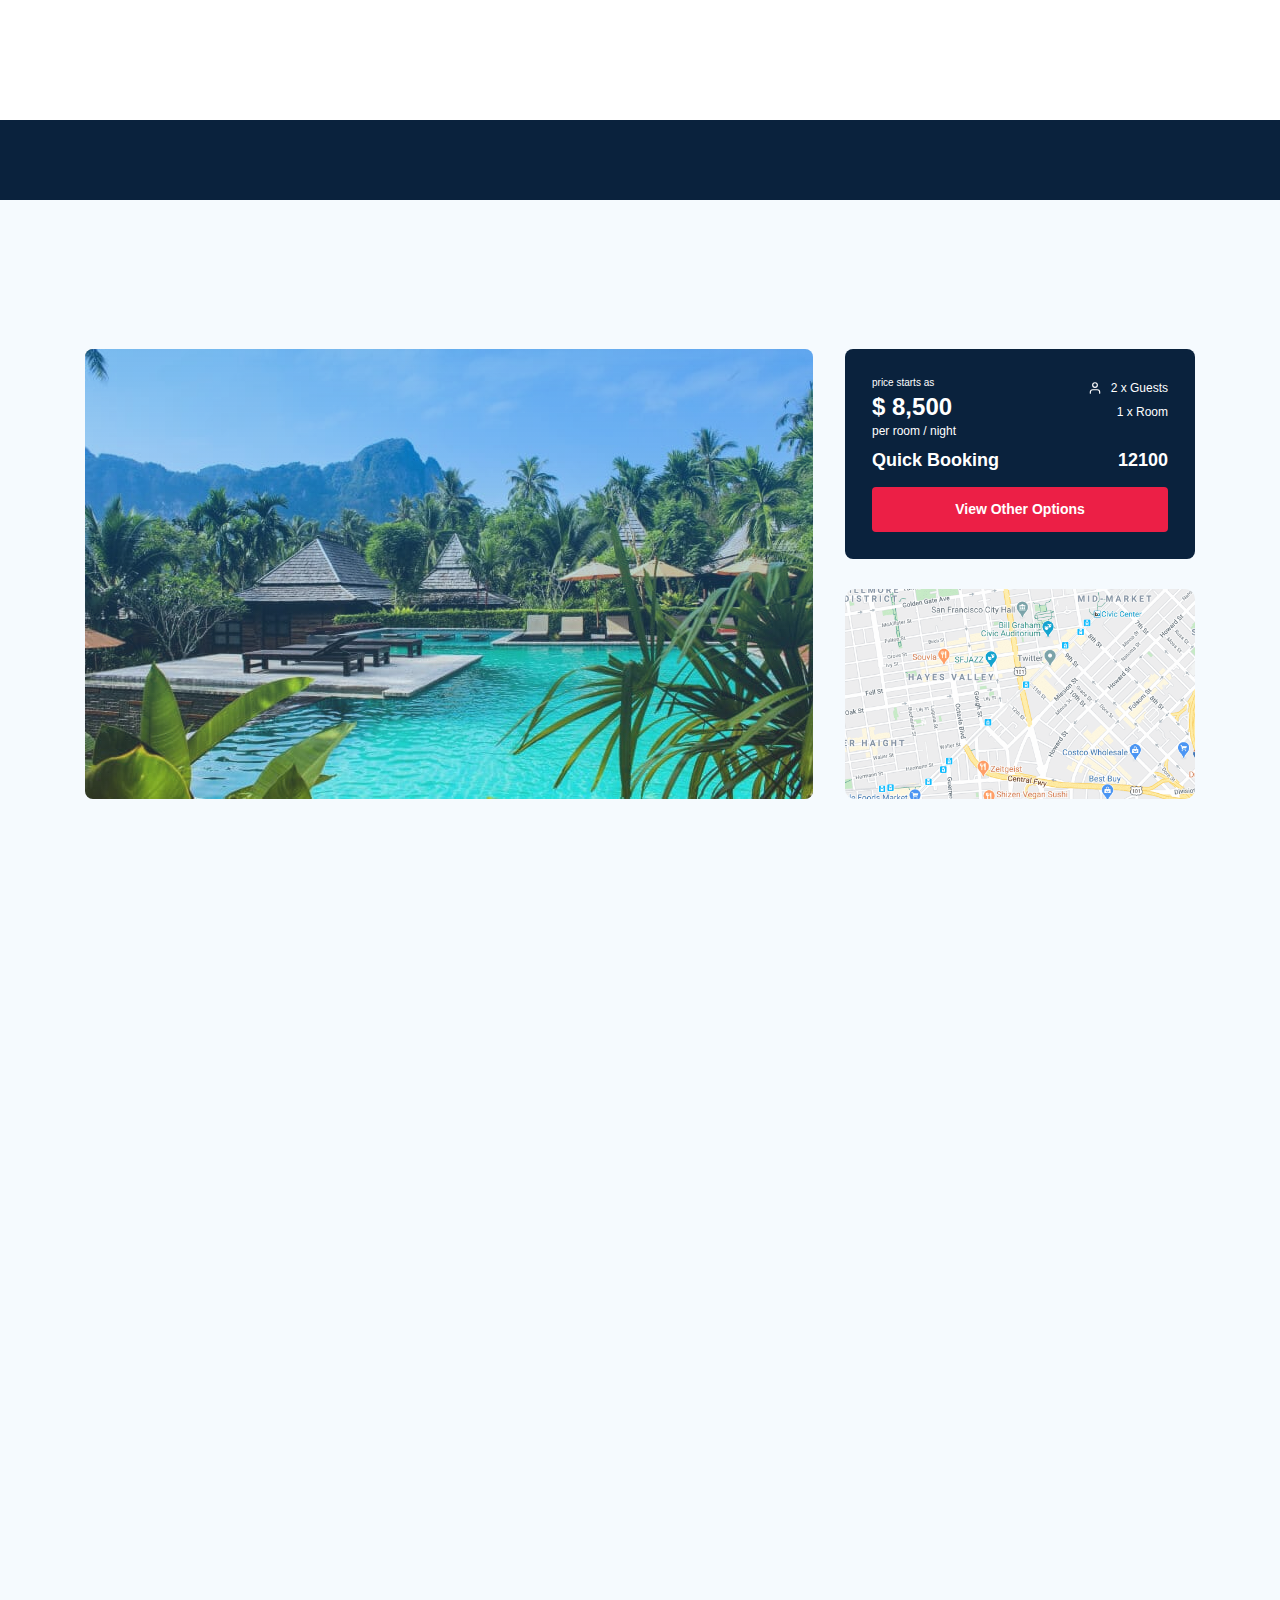
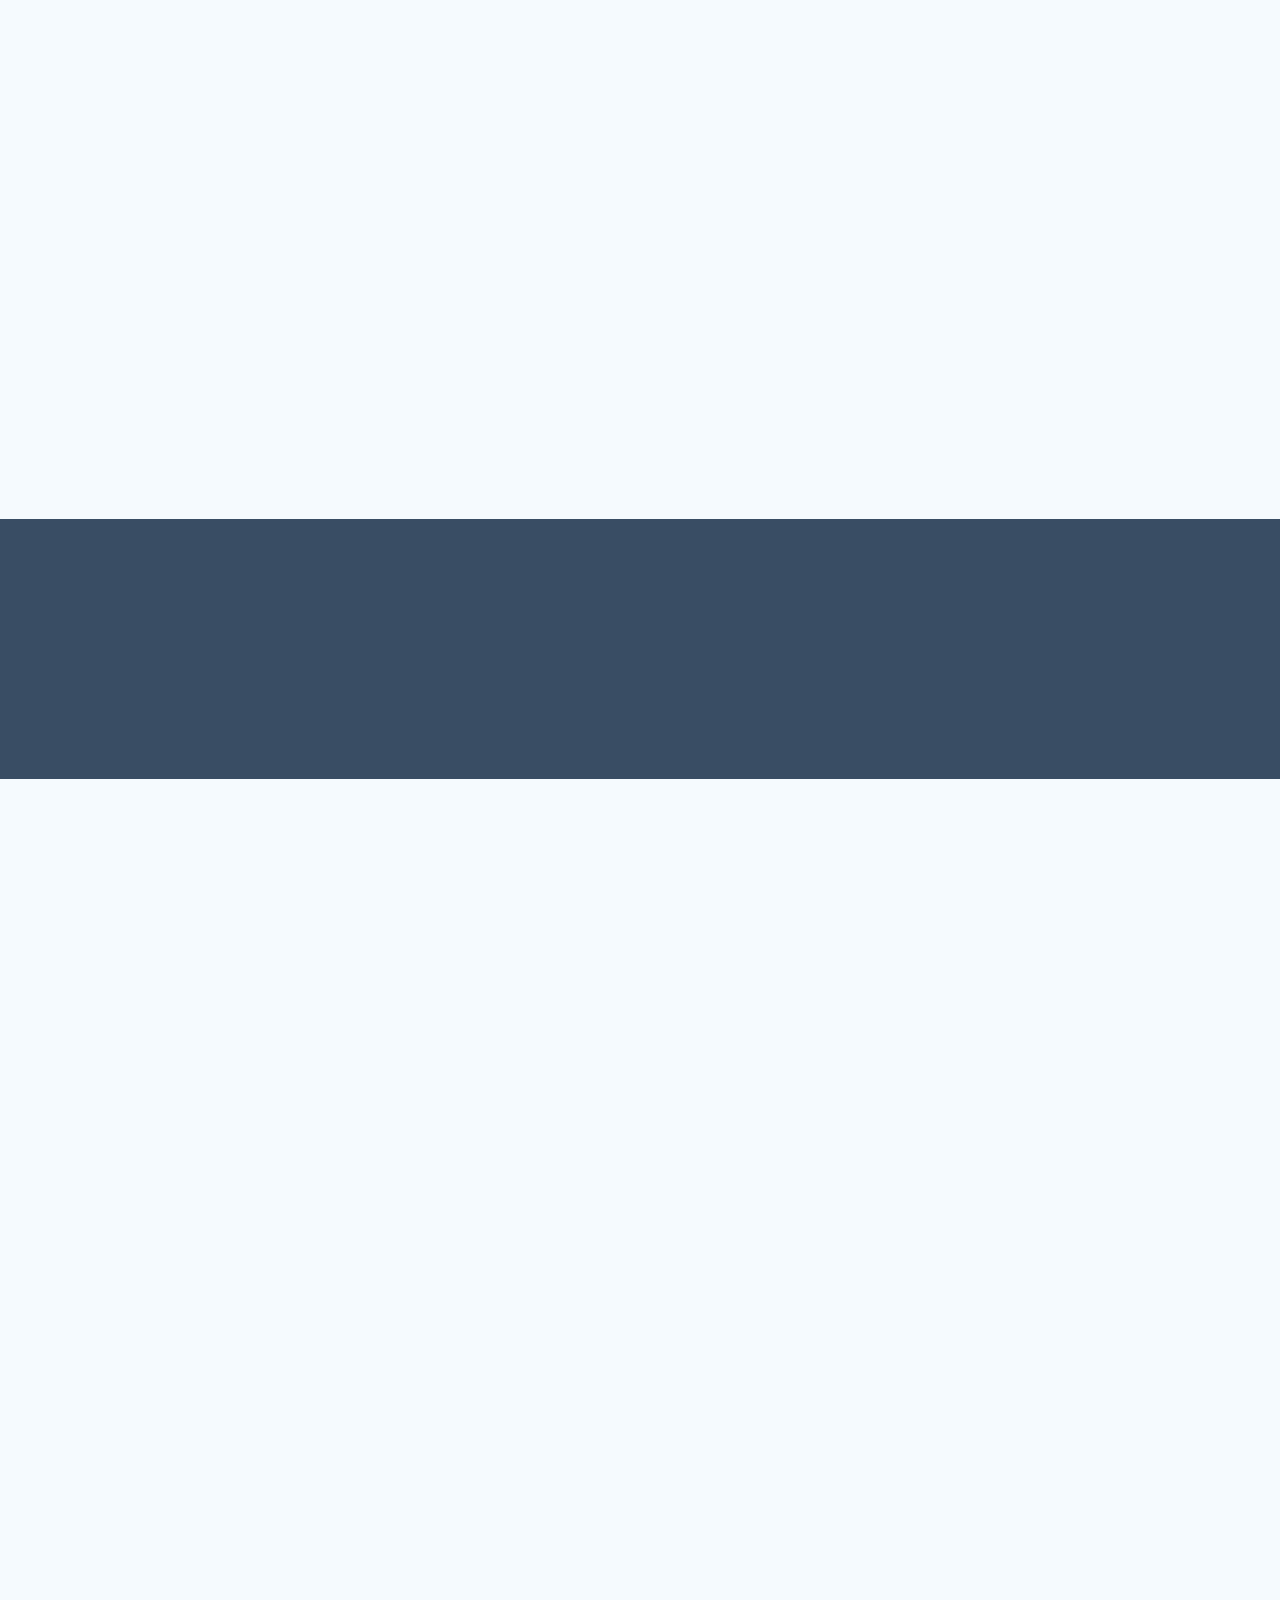
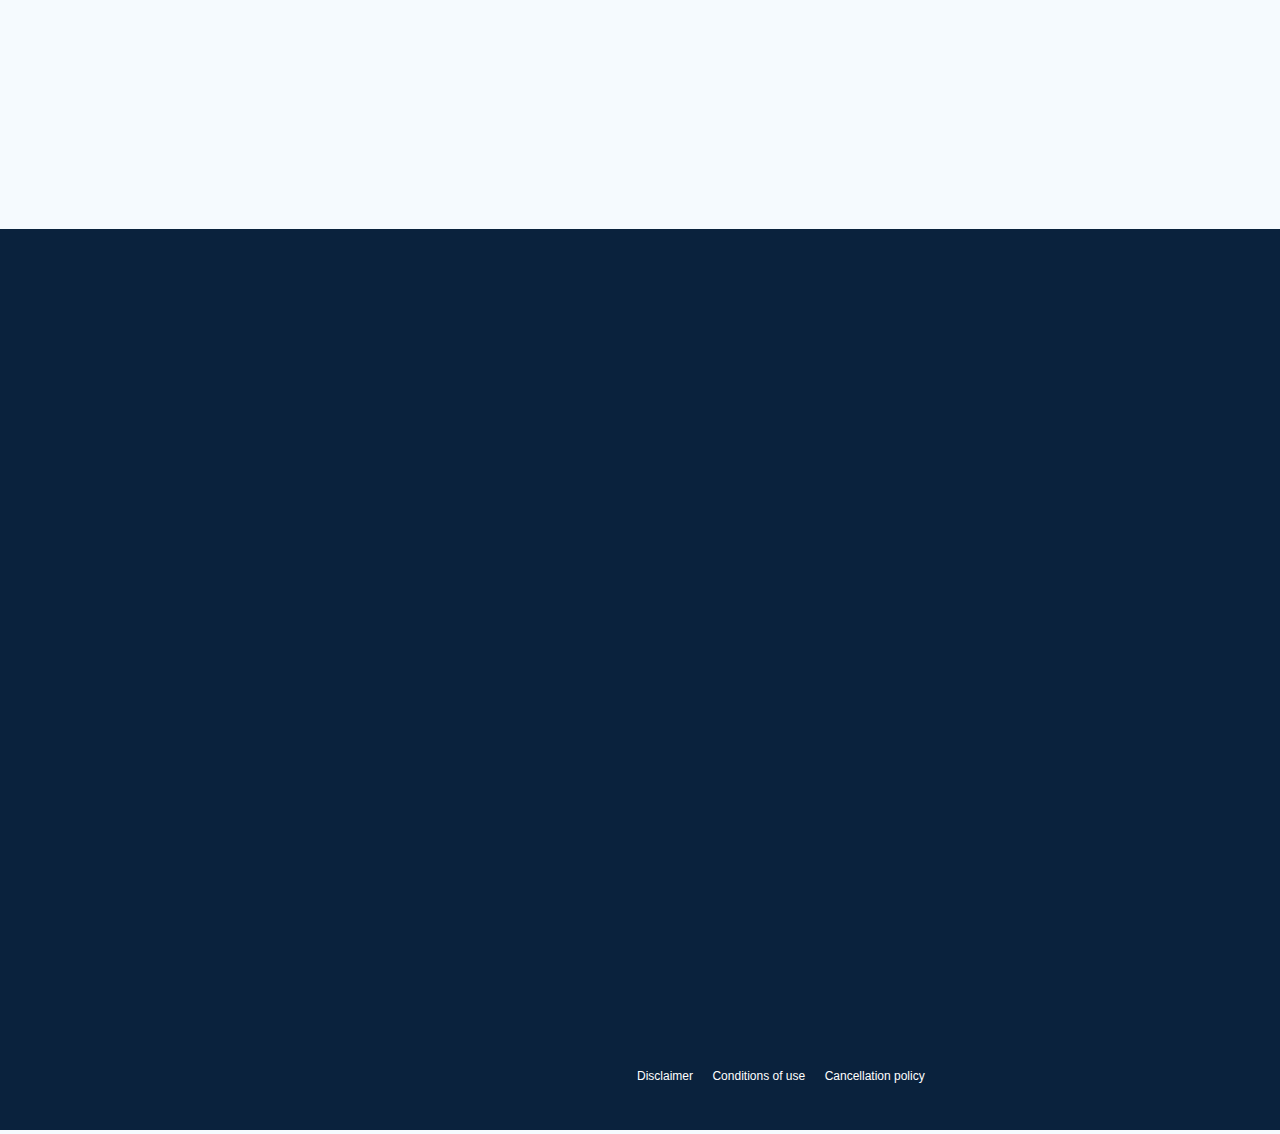
==== commit 95ada268: "fixed: changes from second check" ====
--- a/index.html
+++ b/index.html
@@ -8,10 +8,10 @@
     <link rel="shortcut icon" href="img/favicon.ico" type="image/x-icon" />
     <link rel="icon" href="img/favicon.ico" type="image/x-icon" />
     <link rel="preload" as="image" href="img/slide-1.jpg" />
-    <link rel="preload" as="image" href="img/map.jpg" />
+    <link rel="preload" as="image" href="img/map.png" />
     <link rel="preconnect" href="https://fonts.gstatic.com" />
     <link
-      href="https://fonts.googleapis.com/css2?family=Mulish:wght@400;700&ampfamily=Nunito:wght@400;600;800&ampdisplay=swap"
+      href="https://fonts.googleapis.com/css2?family=Mulish:wght@400;700&family=Nunito:wght@400;600;800&display=swap"
       rel="stylesheet"
     />
     <link rel="stylesheet" href="css/swiper-bundle.min.css" />
@@ -22,12 +22,7 @@
     <header class="navbar navbar--mobile--fixed">
       <div class="container">
         <div class="navbar-top">
-          <a
-            href="#"
-            class="logo"
-            data-aos="fade-right"
-            data-aos-duration="700"
-          >
+          <a href="#" class="logo" data-aos="fade-down" data-aos-duration="700">
             <img
               src="img/horizontal-logo.svg"
               alt="Logo: Best Tour Plan"
@@ -54,7 +49,7 @@
           <a
             href="#"
             class="user navbar__user navbar__user--mobile--hidden"
-            data-aos="fade-left"
+            data-aos="fade-down"
             data-aos-duration="1500"
           >
             <img
@@ -199,7 +194,7 @@
           <!-- /.hotel-info__text -->
           <div
             class="rating hotel-info__rating"
-            data-aos="fade-left"
+            data-aos="fade-down"
             data-aos-duration="1500"
           >
             <span class="rating__text">User Rattings</span>
@@ -299,7 +294,7 @@
               class="map show-map-on-click"
               data-map="https://www.google.com/maps/embed?pb=!1m18!1m12!1m3!1d6492.051539678476!2d-122.42671604785984!3d37.775560454751144!2m3!1f0!2f0!3f0!3m2!1i1024!2i768!4f13.1!3m3!1m2!1s0x808580a196ede719%3A0x2fb5607634331f2f!2zSGF5ZXMgVmFsbGV5LCDQodCw0L0t0KTRgNCw0L3RhtC40YHQutC-LCDQmtCw0LvQuNGE0L7RgNC90LjRjyA5NDEwMiwg0KHQqNCQ!5e0!3m2!1sru!2sge!4v1616587724924!5m2!1sru!2sge"
             >
-              <img src="img/map.jpg" alt="Map" class="map__image" />
+              <img src="img/map.png" alt="Map" class="map__image" />
             </div>
             <!-- /.map -->
           </div>
@@ -317,8 +312,8 @@
         <div class="packages-wrapper">
           <div
             class="package packages__pack package--first"
-            data-aos="fade-right"
-            data-aos-duration="1500"
+            data-aos="fade-up"
+            data-aos-duration="1000"
           >
             <img
               src="img/package-1.jpg"
@@ -378,7 +373,7 @@
           <!-- /.package packages__pack -->
           <div
             class="package packages__pack"
-            data-aos="fade-left"
+            data-aos="fade-up"
             data-aos-duration="1500"
           >
             <img
@@ -417,8 +412,8 @@
           <!-- /.package packages__pack -->
           <div
             class="package packages__pack"
-            data-aos="fade-right"
-            data-aos-duration="1500"
+            data-aos="fade-up"
+            data-aos-duration="1000"
           >
             <img
               src="img/package-3.jpg"
@@ -495,8 +490,8 @@
           <!-- /.package packages__pack -->
           <div
             class="package packages__pack"
-            data-aos="fade-left"
-            data-aos-duration="1500"
+            data-aos="fade-up"
+            data-aos-duration="2000"
           >
             <img
               src="img/package-5.jpg"
@@ -541,7 +536,7 @@
       <div class="newsletter-wrapper">
         <h2
           class="newsletter-title"
-          data-aos="fade-right"
+          data-aos="fade-up"
           data-aos-duration="1500"
         >
           subscribe to our
@@ -551,8 +546,8 @@
           action="send.php"
           method="POST"
           class="form subscribe newsletter__subscribe"
-          data-aos="fade-left"
-          data-aos-duration="1500"
+          data-aos="fade-up"
+          data-aos-duration="2000"
         >
           <input
             type="email"
@@ -780,7 +775,7 @@
         <div class="activities-wrapper">
           <div
             class="card activities__card"
-            data-aos="fade-right"
+            data-aos="fade-up"
             data-aos-duration="1500"
           >
             <img class="card__image" src="img/activitie-1.jpg" alt="" />
@@ -794,8 +789,8 @@
           <!-- /.card -->
           <div
             class="card activities__card"
-            data-aos="fade-right"
-            data-aos-duration="1800"
+            data-aos="fade-up"
+            data-aos-duration="2000"
           >
             <img class="card__image" src="img/activitie-2.jpg" alt="" />
             <h3 class="card__title">Gymkhana club golf <br />course</h3>
@@ -806,8 +801,8 @@
           <!-- /.card -->
           <div
             class="card activities__card"
-            data-aos="fade-left"
-            data-aos-duration="1800"
+            data-aos="fade-up"
+            data-aos-duration="2500"
           >
             <img class="card__image" src="img/activitie-3.jpg" alt="" />
             <h3 class="card__title">
@@ -820,8 +815,8 @@
           <!-- /.card -->
           <div
             class="card activities__card"
-            data-aos="fade-left"
-            data-aos-duration="1500"
+            data-aos="fade-up"
+            data-aos-duration="3000"
           >
             <img class="card__image" src="img/activitie-4.jpg" alt="" />
             <h3 class="card__title">The blue marine discovery <br />quest</h3>
--- a/css/style.css
+++ b/css/style.css
@@ -1,2 +1,2 @@
-*{-webkit-box-sizing:border-box;box-sizing:border-box}body{font-family:'Mulish', sans-serif;background-color:#f5fafe;color:#333}body.modal-open{overflow:hidden}img{display:inline-block;max-width:100%}h1,h2,h3,h4,h5,h6,p{margin:0}ul{list-style:none;padding:0;margin:0}a{display:inline-block;text-decoration:none}button{border:none}.button{border-radius:4px;background-color:#ec1f46;color:#fff;cursor:pointer}.button:hover{background-color:#EC192D;color:#EBEBEB}button:focus{outline:none}.container{max-width:1110px;margin:0 auto}.invalid{color:#ec1f46;font-size:12px;line-height:15px}/*! normalize.css v8.0.1 | MIT License | github.com/necolas/normalize.css */html{line-height:1.15;-webkit-text-size-adjust:100%}body{margin:0}main{display:block}h1{font-size:2em;margin:0.67em 0}hr{-webkit-box-sizing:content-box;box-sizing:content-box;height:0;overflow:visible}pre{font-family:monospace, monospace;font-size:1em}a{background-color:transparent}abbr[title]{border-bottom:none;text-decoration:underline;-webkit-text-decoration:underline dotted;text-decoration:underline dotted}b,strong{font-weight:bolder}code,kbd,samp{font-family:monospace, monospace;font-size:1em}small{font-size:80%}sub,sup{font-size:75%;line-height:0;position:relative;vertical-align:baseline}sub{bottom:-0.25em}sup{top:-0.5em}img{border-style:none}button,input,optgroup,select,textarea{font-family:inherit;font-size:100%;line-height:1.15;margin:0}button,input{overflow:visible}button,select{text-transform:none}button,[type="button"],[type="reset"],[type="submit"]{-webkit-appearance:button}button::-moz-focus-inner,[type="button"]::-moz-focus-inner,[type="reset"]::-moz-focus-inner,[type="submit"]::-moz-focus-inner{border-style:none;padding:0}button:-moz-focusring,[type="button"]:-moz-focusring,[type="reset"]:-moz-focusring,[type="submit"]:-moz-focusring{outline:1px dotted ButtonText}fieldset{padding:0.35em 0.75em 0.625em}legend{-webkit-box-sizing:border-box;box-sizing:border-box;color:inherit;display:table;max-width:100%;padding:0;white-space:normal}progress{vertical-align:baseline}textarea{overflow:auto}[type="checkbox"],[type="radio"]{-webkit-box-sizing:border-box;box-sizing:border-box;padding:0}[type="number"]::-webkit-inner-spin-button,[type="number"]::-webkit-outer-spin-button{height:auto}[type="search"]{-webkit-appearance:textfield;outline-offset:-2px}[type="search"]::-webkit-search-decoration{-webkit-appearance:none}::-webkit-file-upload-button{-webkit-appearance:button;font:inherit}details{display:block}summary{display:list-item}template{display:none}[hidden]{display:none}.navbar{background-color:#ffffff}.navbar-top{display:-webkit-box;display:-ms-flexbox;display:flex;-webkit-box-align:center;-ms-flex-align:center;align-items:center;-webkit-box-pack:justify;-ms-flex-pack:justify;justify-content:space-between;padding-top:40px;padding-bottom:40px}.navbar-top__menu-button{display:none}.navbar-top__menu-button:active{background-color:#fff}.navbar-top__menu-button:focus{border:none;outline:none;background-color:#fff}.navbar__search{margin-right:auto;margin-left:9.73%}.navbar-bottom{background-color:#0a223d}.navbar-menu{padding:31px 0;display:-webkit-box;display:-ms-flexbox;display:flex;-webkit-box-align:center;-ms-flex-align:center;align-items:center;-webkit-box-pack:justify;-ms-flex-pack:justify;justify-content:space-between}.navbar-menu__item--mobile--visible{display:none}.navbar-menu__link{color:#fff;text-decoration:none;text-transform:uppercase;font-size:14px;font-weight:bold;line-height:18px}.navbar-menu__link:hover{color:#BDBDBD}.logo{width:177px}.search{position:relative;overflow:hidden;border-radius:6px;height:40px}.search__input{width:350px;height:100%;padding-left:23px;padding-right:75px;background-color:#F5FAFE;border:none;font-size:12px;line-height:15px;color:#333}.search__input:hover{cursor:pointer}.search__input:focus{outline:none}.search__button{display:-webkit-box;display:-ms-flexbox;display:flex;position:absolute;-webkit-box-align:center;-ms-flex-align:center;align-items:center;-webkit-box-pack:center;-ms-flex-pack:center;justify-content:center;right:0;top:0;height:100%;width:65px;border:none;border-radius:0}.user{display:-webkit-box;display:-ms-flexbox;display:flex;-webkit-box-align:center;-ms-flex-align:center;align-items:center}.user:focus{outline:none}.user__avatar{width:40px;height:40px;border-radius:50%;-o-object-fit:cover;object-fit:cover}.user__name{margin-left:18px;font-size:14px;line-height:18px;color:#333}.user__name:hover{color:#BDBDBD}.breadcrumb-list{display:-webkit-box;display:-ms-flexbox;display:flex;-webkit-box-align:center;-ms-flex-align:center;align-items:center;padding:18px 0;margin:0;list-style:none}.breadcrumb-list__item{font-size:10px;line-height:13px}.breadcrumb-list__item:not(:last-child)::after{content:'/';margin-right:4px}.breadcrumb-list__link{text-decoration:none;color:inherit}.hotel{padding-top:23px;padding-bottom:70px}.hotel-info{display:-webkit-box;display:-ms-flexbox;display:flex;-webkit-box-pack:justify;-ms-flex-pack:justify;justify-content:space-between;-webkit-box-align:center;-ms-flex-align:center;align-items:center}.hotel-info__offer{margin-left:14px}.hotel-info__name{margin-top:4px;margin-bottom:0}.hotel-info__description{margin-top:0px;margin-bottom:20px}.hotel-info__rating{margin-bottom:20px}.hotel-name{text-transform:uppercase;font-size:24px;line-height:30px}.hotel-wrapper{display:-webkit-box;display:-ms-flexbox;display:flex;-webkit-box-align:center;-ms-flex-align:center;align-items:center;-ms-flex-wrap:wrap;flex-wrap:wrap}.hotel-description{font-size:12px;line-height:15px}.hotel-grid{display:-webkit-box;display:-ms-flexbox;display:flex;-webkit-box-pack:justify;-ms-flex-pack:justify;justify-content:space-between}.hotel-grid__info{display:-webkit-box;display:-ms-flexbox;display:flex;-webkit-box-orient:vertical;-webkit-box-direction:normal;-ms-flex-direction:column;flex-direction:column;-webkit-box-pack:justify;-ms-flex-pack:justify;justify-content:space-between}.hotel-slider{max-width:728px;height:450px;margin:0;border-radius:8px}.hotel-slider__item{position:relative;width:100%;height:100%}.hotel-slider__item:after{content:'';position:absolute;width:100%;height:100%;top:0;bottom:0;left:0;right:0;background:-webkit-gradient(linear, left top, left bottom, from(rgba(0,122,223,0.48)), to(rgba(255,255,255,0.128)));background:linear-gradient(180deg, rgba(0,122,223,0.48) 0%, rgba(255,255,255,0.128) 100%);z-index:10}.hotel-slider__button{position:absolute;top:50%;-webkit-transform:translateY(-50%);transform:translateY(-50%);width:30px;height:30px;border:none;z-index:99;cursor:pointer;background-repeat:no-repeat;background-position:center;background-size:10px;background-color:transparent}.hotel-slider__button--next{right:18px;background-image:url(../img/arrow-next.svg)}.hotel-slider__button--prev{left:18px;background-image:url(../img/arrow-prev.svg)}.stars{-ms-flex-preferred-size:100%;flex-basis:100%;height:8px;font-size:0}.stars__image{margin-right:2px}.stars__image:last-child{margin-right:0}.offer{padding:4px 9px;border-radius:3px;font-weight:600;font-size:10px;line-height:13px;color:#fff;background-color:#ec1f46}.rating{max-width:65px;min-height:45px;text-align:center;border-radius:4px;background-color:#ec1f46;color:#fff}.rating__text{font-size:8px;line-height:10px;font-weight:600}.rating__counter{font-size:14px;line-height:18px;font-weight:bold}.rating__counter::after{content:'5';font-size:10px;font-weight:bold}.booking{font-family:'Nunito', sans-serif;background-color:#0a223d;color:#fff;border-radius:8px;width:350px;min-height:210px;padding:27px}.booking__info{display:-webkit-box;display:-ms-flexbox;display:flex;-webkit-box-pack:justify;-ms-flex-pack:justify;justify-content:space-between;margin-bottom:9px}.booking__price{display:-webkit-box;display:-ms-flexbox;display:flex;-webkit-box-orient:vertical;-webkit-box-direction:normal;-ms-flex-direction:column;flex-direction:column}.booking__start{font-size:10px;line-height:14px}.booking__pricetag{font-size:24px;line-height:33px;font-weight:800}.booking__per-room{font-size:12px;line-height:16px;font-weight:normal}.booking__room{margin-top:4px}.booking__text{display:-webkit-box;display:-ms-flexbox;display:flex;-webkit-box-align:center;-ms-flex-align:center;align-items:center;-webkit-box-pack:justify;-ms-flex-pack:justify;justify-content:space-between;margin-bottom:8px;font-size:12px;line-height:16px;font-weight:normal}.booking__text:last-child{margin-bottom:0}.booking__description{margin-left:9px}.booking__call-center{display:-webkit-box;display:-ms-flexbox;display:flex;-webkit-box-pack:justify;-ms-flex-pack:justify;justify-content:space-between;margin-bottom:14px}.booking__call-text{font-size:18px;line-height:25px;font-weight:600}.booking__number{display:-webkit-box;display:-ms-flexbox;display:flex;-webkit-box-align:center;-ms-flex-align:center;align-items:center;text-decoration:none;color:#fff;font-size:18px;line-height:25px;font-weight:600}.booking__num{margin-left:8px}.booking__button{width:100%;padding:13px;border:none;font-family:'Nunito', sans-serif;font-size:14px;line-height:19px;font-weight:600;cursor:pointer}.map{border-radius:10px;width:350px;height:210px;overflow:hidden;cursor:pointer}.map__image{width:100%;height:100%;-o-object-fit:cover;object-fit:cover}.button-thank{display:block;border:none;font-family:'Nunito', sans-serif;font-size:14px;line-height:17px;font-weight:600;padding:13px 25px;max-width:172px;margin-top:10px}.call-back{font-size:12px;line-height:19px}.packages{padding-top:40px;padding-bottom:70px}.packages__title{text-transform:uppercase;text-align:center;font-size:36px;line-height:45px;font-weight:bold;margin-bottom:65px}.packages-wrapper{display:-ms-grid;display:grid;-ms-grid-columns:(350px)[3];grid-template-columns:repeat(3, 350px);-ms-grid-rows:(500px)[2];grid-template-rows:repeat(2, 500px);gap:30px}.package{position:relative;display:-ms-grid;display:grid;-ms-grid-rows:50% 50%;grid-template-rows:50% 50%;border-radius:8px;overflow:hidden}.package--first{-ms-grid-columns:1fr 1fr;grid-template-columns:1fr 1fr;-ms-grid-rows:none;grid-template-rows:none;-ms-grid-column:1;-ms-grid-column-span:2;grid-column:1/3;border-radius:8px}.package__image{width:100%;height:250px;-o-object-fit:cover;object-fit:cover}.package__image--first{height:500px}.package__offer{position:absolute;top:26px;left:0;border-radius:0 4px 4px 0;font-size:8px;line-height:10px}.package__offer--first{font-size:12px;line-height:15px;font-weight:600;padding:8px 15px}.package-bio{position:relative;padding:30px 21px 25px 32px;background-color:#0a223d;color:#fff}.package-bio--first{padding:46px 20px 30px 43px}.package-bio__rating{margin-bottom:5px}.package-bio__description{font-size:12px;line-height:15px;margin-left:14px}.package__title{font-size:18px;line-height:23px;font-weight:bold;margin-bottom:24px}.package__description{font-size:14px;line-height:160.6%;margin-top:3px;margin-bottom:45px}.package__text{display:-webkit-box;display:-ms-flexbox;display:flex;-webkit-box-align:center;-ms-flex-align:center;align-items:center;margin-bottom:11px}.package__old-pricetag{display:block;font-size:14px;line-height:18px;margin-top:24px;margin-bottom:5px}.package__old-pricetag--first{margin-top:37px}.package__new-pricetag{display:block;font-size:24px;line-height:30px}.package__button{font-family:'Nunito', sans-serif;font-size:14px;line-height:19px;font-weight:600;padding:10px 27px;position:absolute;right:21px;bottom:25px}.package__button--first{bottom:30px}.newsletter{position:relative;padding:98px 0 87px 0}.newsletter:before{content:'';position:absolute;width:100%;height:100%;top:0;bottom:0;left:0;right:0;background-color:rgba(10,34,61,0.8)}.newsletter-wrapper{display:-webkit-box;display:-ms-flexbox;display:flex;-webkit-box-pack:justify;-ms-flex-pack:justify;justify-content:space-between;-webkit-box-align:center;-ms-flex-align:center;align-items:center;position:relative;max-width:731px;margin:auto}.newsletter-title{color:#fff;font-size:24px;line-height:30px;font-weight:300}.newsletter-title__strong{display:block;font-size:36px;line-height:45px;text-transform:uppercase;font-weight:600}.subscribe{position:relative;width:355px;height:55px}.subscribe__input{width:100%;height:100%;padding-left:35px;padding-right:75px;border:none;font-weight:300;font-size:14px;line-height:18px;color:#333;border-radius:4px}.subscribe__input:hover{cursor:pointer}.subscribe__input:focus{outline:none}.subscribe__button{position:absolute;min-width:65px;right:0;top:0;height:100%;border:none;border-radius:0 4px 4px 0;font-weight:bold;font-size:12px;line-height:15px}.reviews{padding:40px 0 70px 0}.reviews__title{text-transform:uppercase;font-size:36px;line-height:45px;font-weight:bold;text-align:center;color:#333;margin-bottom:70px;letter-spacing:1px}.reviews-slider__item{display:-webkit-box;display:-ms-flexbox;display:flex;-webkit-box-orient:vertical;-webkit-box-direction:normal;-ms-flex-direction:column;flex-direction:column;-webkit-box-align:center;-ms-flex-align:center;align-items:center;position:relative;max-width:731px;margin:45px auto 0;background-color:#ffffff;border-radius:8px;padding:0 97px 30px}.reviews-slider__item:before{content:'';position:absolute;width:70px;height:47px;top:13px;left:64px;background-image:url("../img/quote-left.svg");background-repeat:no-repeat}.reviews-slider__item:after{content:'';position:absolute;width:70px;height:47px;top:119px;right:60px;background-image:url("../img/quote-right.svg");background-repeat:no-repeat}.reviews-slider__button{position:absolute;top:45%;-webkit-transform:translateY(-50%);transform:translateY(-50%);width:30px;height:30px;background-repeat:no-repeat;background-size:10px;background-position:center;border:none;background-color:transparent;z-index:99;cursor:pointer}.reviews-slider__button--prev{background-image:url(../img/reviews-arrow-prev.svg);left:17px}.reviews-slider__button--next{background-image:url(../img/reviews-arrow-next.svg);right:17px}.reviews-slider__profile{display:-webkit-box;display:-ms-flexbox;display:flex;-webkit-box-orient:vertical;-webkit-box-direction:normal;-ms-flex-direction:column;flex-direction:column;-webkit-box-align:center;-ms-flex-align:center;align-items:center;margin-top:-45px}.reviews-slider__avatar{width:90px;height:90px;border-radius:50%;-o-object-fit:cover;object-fit:cover;margin-bottom:9px}.reviews-slider__username{font-weight:bold;font-size:12px;line-height:15px;color:#ec1f46;margin-bottom:10px}.reviews-slider__date{font-size:10px;line-height:13px;color:#000000;margin-bottom:4px}.reviews-slider__rating{margin-bottom:31px}.reviews-slider__description{font-size:12px;line-height:160%;max-height:120px;color:#333;text-align:justify;z-index:1;overflow-y:auto}.activities{padding-top:55px;padding-bottom:98px}.activities__title{text-transform:uppercase;font-size:24px;line-height:30px;font-weight:bold;margin-bottom:57px}.activities-wrapper{display:-webkit-box;display:-ms-flexbox;display:flex;-webkit-box-pack:justify;-ms-flex-pack:justify;justify-content:space-between}.card{position:relative;display:-webkit-box;display:-ms-flexbox;display:flex;-webkit-box-orient:vertical;-webkit-box-direction:normal;-ms-flex-direction:column;flex-direction:column;-webkit-box-align:start;-ms-flex-align:start;align-items:flex-start;padding:24px 26px;width:255px;height:255px;border-radius:6px;overflow:hidden}.card:before{content:'';position:absolute;left:0;right:0;top:0;bottom:0;z-index:-1;background:linear-gradient(179.83deg, rgba(196,196,196,0) 35.34%, #0A223D 99.85%)}.card__image{position:absolute;left:0;top:0;bottom:0;width:100%;height:100%;-o-object-fit:cover;object-fit:cover;z-index:-2}.card__title{margin-top:auto;margin-bottom:18px;color:#fff;font-size:16px;line-height:20px;font-weight:bold}.card__button{font-family:Nunito, sans-serif;font-weight:600;font-size:12px;line-height:16px;border-radius:4px;padding:7px 22px}.footer{background-color:#0a223d;color:#fff;padding-top:108px;padding-bottom:46px}.footer-wrapper{display:-ms-grid;display:grid;-ms-grid-columns:(minmax(min-content, 1fr))[4];grid-template-columns:repeat(4, minmax(-webkit-min-content, 1fr));grid-template-columns:repeat(4, minmax(min-content, 1fr));grid-gap:28px;grid-auto-rows:minmax(33px, -webkit-min-content);grid-auto-rows:minmax(33px, min-content)}.footer__logo{width:166px;height:175px;-ms-grid-row:1;-ms-grid-row-span:2;grid-row:1/3;margin-top:31px}.footer__categories{-ms-grid-row:1;-ms-grid-row-span:3;grid-row:1/4}.footer__social-links{display:-webkit-box;display:-ms-flexbox;display:flex;min-width:83px;-webkit-box-pack:justify;-ms-flex-pack:justify;justify-content:space-between}.footer__social-icon{fill:#BDBDBD;width:21px;height:21px}.footer__social-icon:hover{fill:#fff}.footer__social-network{display:-webkit-box;display:-ms-flexbox;display:flex;-ms-grid-row:2;-ms-grid-row-span:2;grid-row:2/4;grid-column:span 2;margin-top:-5px}.footer__contact-details{grid-column:span 2}.footer__contact-form{grid-column:span 2}.footer__form{display:-webkit-box;display:-ms-flexbox;display:flex;-ms-flex-wrap:wrap;flex-wrap:wrap;-webkit-box-pack:justify;-ms-flex-pack:justify;justify-content:space-between;-webkit-box-align:center;-ms-flex-align:center;align-items:center}.footer__form-wrapper{width:100%;display:-webkit-box;display:-ms-flexbox;display:flex;-webkit-box-pack:justify;-ms-flex-pack:justify;justify-content:space-between;-webkit-box-align:center;-ms-flex-align:center;align-items:center}.footer__title{text-transform:uppercase;font-size:18px;line-height:22px;font-weight:bold;margin-bottom:18px}.footer__title--inline{margin:0 43px 0 0}.footer__title--mb-3{margin-top:3px;margin-bottom:24px}.footer__title--form{margin-top:-10px;margin-bottom:36px}.footer__legal{margin-left:62px}.footer__item{font-size:14px;line-height:155%;color:#BDBDBD;display:-webkit-box;display:-ms-flexbox;display:flex;-webkit-box-align:start;-ms-flex-align:start;align-items:start}.footer__item--mb-2{margin-bottom:20px}.footer__icon-wrapper{display:inline-block;min-width:35px;text-align:center;margin-right:10px}.footer__text{display:inline-block;color:#BDBDBD;margin-bottom:22px;font-size:14px;line-height:160%}.footer__link{color:inherit;min-height:20px;font-size:14px;line-height:160%}.footer__link:hover{color:#fff}.footer__link-wrapper{display:-ms-grid;display:grid;-ms-grid-rows:(23px)[3];grid-template-rows:repeat(3, 23px)}.footer__input{width:100%;background-color:#fff;border-radius:4px;border:none;height:50px;padding:0 23px;font-size:12px;line-height:15px}.footer__input-group{-ms-flex-item-align:start;align-self:flex-start;-ms-flex-preferred-size:47.5%;flex-basis:47.5%;margin-bottom:15px}.footer__input:focus{outline:none}.footer__message{background-color:#fff;border-radius:4px;padding:18px 23px;border:none;-ms-flex-preferred-size:100%;flex-basis:100%;margin-bottom:23px;resize:none;height:123px;font-size:12px;line-height:15px;overflow-y:auto}.footer__message:focus{outline:none}.footer__button{font-size:12px;line-height:15px;font-weight:bold;min-width:160px;min-height:50px;border-radius:4px}.footer__info{font-size:12px;line-height:15px;font-weight:bold;color:#E0E0E0}.footer-disclaimer{display:-webkit-box;display:-ms-flexbox;display:flex;-webkit-box-pack:end;-ms-flex-pack:end;justify-content:flex-end;margin-top:95px}.footer-disclaimer__item{display:inline-block;margin-right:15px}.footer-disclaimer__link{font-size:12px;line-height:15px;color:#fff}.footer-disclaimer__link:hover{color:#BDBDBD}.footer-disclaimer__image{margin-left:23%}.modal__form-wrapper{width:100%;display:-webkit-box;display:-ms-flexbox;display:flex;-webkit-box-pack:justify;-ms-flex-pack:justify;justify-content:space-between;-webkit-box-align:center;-ms-flex-align:center;align-items:center}.modal__overlay{visibility:hidden;position:fixed;left:0;right:0;bottom:0;top:0;background-color:rgba(0,143,223,0.39);z-index:100;-webkit-transition:opacity 0.2s;transition:opacity 0.2s}.modal__overlay--active{visibility:visible}.modal__dialog{visibility:hidden;position:fixed;padding:33px 88px;max-width:478px;top:50%;left:50%;-webkit-transform:translate(-50%, -50%);transform:translate(-50%, -50%);background-color:#0a223d;color:#fff;border-radius:8px;z-index:101;-webkit-transition:opacity 0.2s;transition:opacity 0.2s}.modal__dialog--active{visibility:visible}.modal__close{position:absolute;right:18px;top:17px;text-decoration:none;cursor:pointer}.modal__title{text-transform:uppercase;font-size:18px;line-height:23px;font-weight:bold;margin-bottom:15px;text-align:center}.modal__input{background-color:#fff;border-radius:4px;border:none;width:100%;min-width:302px;height:50px;padding:0 23px;font-size:12px;line-height:15px;margin-top:15px;outline:none}.modal__input:first-child{margin-top:0}.modal__message{background-color:#fff;width:100%;min-width:302px;border-radius:4px;padding:18px 23px;border:none;margin-bottom:15px;margin-top:15px;resize:none;height:123px;font-size:12px;line-height:15px;outline:none;overflow-y:auto}.modal__button{font-size:12px;line-height:15px;font-weight:bold;min-width:160px;min-height:50px;background-color:#ec1f46;border-radius:4px;color:#fff}.modal__info{font-weight:bold;font-size:12px;line-height:15px}.modal__icon{fill:#fff;width:17px;height:16px}.modal__icon:hover{fill:#BDBDBD}@media (max-width: 1200px){.container{max-width:960px}.hotel-slider{max-width:600px}.hotel-slider__image{width:100%;height:100%;-o-object-fit:cover;object-fit:cover}.packages-wrapper{-ms-grid-columns:(300px)[3];grid-template-columns:repeat(3, 300px);-ms-grid-rows:(500px)[2];grid-template-rows:repeat(2, 500px)}.package__description{max-height:150px;overflow-y:auto}.booking{width:340px}.map{width:340px}.card{width:225px;height:225px}.footer__input-group{-ms-flex-preferred-size:100%;flex-basis:100%}.footer__link-wrapper{-ms-grid-rows:23px 46px 23px;grid-template-rows:23px 46px 23px}}@media (max-width: 992px){.container{max-width:700px}.logo{width:132px}.navbar-top{padding-top:30px;padding-bottom:30px}.navbar__search{margin-left:auto}.navbar-menu{padding:22px 0}.navbar-menu__link{font-size:12px;line-height:15px}.search__input{width:340px}.hotel{padding-bottom:60px}.hotel-grid{-webkit-box-orient:vertical;-webkit-box-direction:normal;-ms-flex-direction:column;flex-direction:column}.hotel-grid__info{-webkit-box-orient:horizontal;-webkit-box-direction:normal;-ms-flex-direction:row;flex-direction:row}.hotel__slider{margin-bottom:30px}.hotel-slider{max-width:100%}.packages-wrapper{-ms-grid-columns:(335px)[2];grid-template-columns:repeat(2, 335px);-ms-grid-rows:(500px)[3];grid-template-rows:repeat(3, 500px)}.newsletter{padding:92px 0 93px 0}.newsletter-wrapper{max-width:700px}.reviews{padding:40px 0 60px 0}.reviews__title{font-size:30px;line-height:38px;margin-bottom:50px}.reviews-slider__item{max-width:579px;padding:0 62px 30px}.reviews-slider__description{max-height:135px}.activities{padding-bottom:70px}.activities-wrapper{-ms-flex-wrap:wrap;flex-wrap:wrap}.activities__card:nth-child(-n+2){margin-bottom:20px}.card{width:340px;height:255px}.footer{padding-top:73px;padding-bottom:33px}.footer-wrapper{-ms-grid-columns:1.4fr (1fr)[2] 1.6fr;grid-template-columns:1.4fr repeat(2, 1fr) 1.6fr;row-gap:54px}.footer__logo{-ms-grid-row:1;-ms-grid-row-span:1;grid-row:1 / 2;margin-top:0;width:99px;height:108px}.footer__social-network{-ms-grid-row:1;-ms-grid-row-span:1;grid-row:1 / 2;-ms-grid-column:2;-ms-grid-column-span:3;grid-column:2 / 5;-webkit-box-align:center;-ms-flex-align:center;align-items:center;margin-top:15px;margin-left:-10px}.footer__categories{-ms-grid-row:2;-ms-grid-row-span:1;grid-row:2 / 3;-ms-grid-column:1;-ms-grid-column-span:1;grid-column:1 / 2}.footer__additional{-ms-grid-column:2;-ms-grid-column-span:2;grid-column:2 / 4;-ms-grid-row:2;-ms-grid-row-span:1;grid-row:2 / 3}.footer__legal{-ms-grid-row:2;-ms-grid-row-span:1;grid-row:2 / 3;margin:0}.footer__contact-details{-ms-grid-row:3;-ms-grid-row-span:1;grid-row:3 / 4;grid-column:span 4;margin-top:5px}.footer__title--form{margin-top:-13px}.footer__title-form{-ms-grid-row:4;-ms-grid-row-span:1;grid-row:4 / 5;grid-column:span 4}.footer__form{width:539px}.footer__link-wrapper{-ms-grid-rows:(23px)[3];grid-template-rows:repeat(3, 23px)}.footer__input-group{-ms-flex-preferred-size:47.5%;flex-basis:47.5%}.footer-disclaimer{margin-top:56px;-webkit-box-pack:justify;-ms-flex-pack:justify;justify-content:space-between}.footer-disclaimer__image{margin:0}}@media (max-width: 767px){body{padding-top:70px}.container{max-width:87.5%}.navbar--mobile--fixed{position:fixed;left:0;top:0;right:0;z-index:99}.navbar__user--mobile--hidden,.navbar__search--mobile--hidden{display:none}.navbar__user{-webkit-box-orient:vertical;-webkit-box-direction:normal;-ms-flex-direction:column;flex-direction:column;-webkit-box-pack:center;-ms-flex-pack:center;justify-content:center}.navbar-top{padding-top:22px;padding-top:22px}.navbar-bottom{display:none;position:fixed;top:0;right:0;top:70px}.navbar-bottom--visible{padding:31px 38px 36px;display:block;height:100%;max-height:498px;overflow-y:auto}.navbar-menu{padding:0 0 16px 0;-webkit-box-orient:vertical;-webkit-box-direction:normal;-ms-flex-direction:column;flex-direction:column}.navbar-menu__item{margin-bottom:16px}.navbar-menu__item:first-child{margin-bottom:27px}.navbar-menu__item:nth-child(2){margin-bottom:39px}.navbar-menu__item--mobile--visible{display:-webkit-box;display:-ms-flexbox;display:flex}.menu-button{padding:0;display:-webkit-box;display:-ms-flexbox;display:flex;width:16px;height:11px;-webkit-box-align:center;-ms-flex-align:center;align-items:center;-webkit-box-pack:justify;-ms-flex-pack:justify;justify-content:space-between;-webkit-box-orient:vertical;-webkit-box-direction:normal;-ms-flex-direction:column;flex-direction:column;border:none;background-color:#fff;cursor:pointer}.menu-button__line{width:16px;height:1px;background-color:#333}.search__input{width:245px}.user__name--light{color:#fff;margin-left:0;margin-top:10px}.stars{-ms-flex-preferred-size:auto;flex-basis:auto;margin-right:16px}.hotel{padding-bottom:40px;padding-top:5px}.hotel-name{-ms-flex-preferred-size:100%;flex-basis:100%}.hotel-wrapper{-webkit-box-pack:justify;-ms-flex-pack:justify;justify-content:space-between}.hotel-info__text{width:100%}.hotel-info__name{margin-top:10px}.hotel-info__rating{display:none}.hotel-info__offer{-webkit-box-ordinal-group:0;-ms-flex-order:-1;order:-1;margin-left:0}.hotel__slider{margin-top:18px;margin-bottom:20px}.hotel-grid__info{-webkit-box-orient:vertical;-webkit-box-direction:normal;-ms-flex-direction:column;flex-direction:column;min-height:403px}.booking{width:100%}.map{width:100%;height:173px}.packages{padding-top:25px;padding-bottom:50px}.packages__title{font-size:18px;line-height:23px;margin-bottom:42px}.packages-wrapper{-ms-grid-columns:(1fr)[2];grid-template-columns:repeat(2, 1fr);-ms-grid-rows:(515px)[3];grid-template-rows:repeat(3, 515px)}.package{-ms-grid-rows:250px 265px;grid-template-rows:250px 265px}.package--first{-ms-grid-columns:1fr 1fr;grid-template-columns:1fr 1fr;-ms-grid-rows:none;grid-template-rows:none}.package__image--first{height:515px}.package-bio{height:265px;padding:20px 16px 20px 20px}.package-bio--first{height:515px;padding:40px 20px 30px 30px}.package__title{margin-bottom:15px}.package__description{max-height:160px;margin-bottom:40px;overflow-y:auto}.package__old-pricetag{margin-top:15px}.package__button{display:block;position:static;margin-top:9px}.newsletter{padding:76px 0 83px}.newsletter-wrapper{max-width:87.5%;-webkit-box-orient:vertical;-webkit-box-direction:normal;-ms-flex-direction:column;flex-direction:column;-webkit-box-align:start;-ms-flex-align:start;align-items:start}.newsletter-title{font-size:20px;line-height:25px;margin-bottom:37px}.newsletter-title__strong{margin-top:5px;font-size:30px;line-height:38px}.reviews{padding:40px 0 50px}.reviews__title{font-size:18px;line-height:23px;margin-bottom:42px}.reviews-slider__item{max-width:579px;padding:0 30px 36px}.reviews-slider__item:after,.reviews-slider__item:before{display:none}.reviews-slider__button{top:30px}.reviews-slider__button--prev{left:50%;-webkit-transform:translateX(-50%);transform:translateX(-50%);margin-left:-85px}.reviews-slider__button--next{right:50%;-webkit-transform:translateX(50%);transform:translateX(50%);margin-right:-85px}.activities{padding-top:20px;padding-bottom:60px}.activities__title{font-size:18px;line-height:23px;margin-bottom:36px}.card{width:48%;height:255px}.footer{padding-bottom:21px}.footer__input-group{-ms-flex-preferred-size:100%;flex-basis:100%}.modal__dialog{padding:33px 55px;max-height:517px;height:100%;overflow-y:auto}}@media (max-width: 576px){.logo{max-width:99px}.hotel-slider{height:250px}.packages__title{margin-bottom:36px}.packages-wrapper{-ms-grid-columns:1fr;grid-template-columns:1fr;-ms-grid-rows:(1fr)[5];grid-template-rows:repeat(5, 1fr);gap:20px}.package{-ms-grid-rows:(250px)[2];grid-template-rows:repeat(2, 250px);-ms-grid-column:1;-ms-grid-column-span:1;grid-column:1/2}.package--first{-ms-grid-columns:1fr;grid-template-columns:1fr}.package__image{height:250px}.package__image--first{width:100%}.package__offer{position:absolute;top:26px;left:0;border-radius:0 4px 4px 0;font-size:10px;line-height:12px;padding:8px 12px}.package-bio{position:relative;padding:30px 21px 25px 32px;height:250px}.package-bio--first{position:relative}.package-bio__rating{display:none}.package__title{margin-bottom:24px}.package__description{display:none}.package__text{margin-bottom:11px}.package__old-pricetag{margin-top:24px;margin-bottom:5px}.package__button{position:absolute;right:21px;bottom:25px}.package__button--first{position:absolute;right:21px;bottom:25px}.card{height:225px}.footer{padding-top:69px}.footer-wrapper{-ms-grid-columns:100%;grid-template-columns:100%;grid-gap:30px}.footer__logo{margin:0;-ms-grid-row:1;grid-row:1;-ms-grid-column:1;grid-column:1}.footer__social-network{-ms-flex-wrap:wrap;flex-wrap:wrap;-ms-grid-row:2;grid-row:2;-ms-grid-column:1;grid-column:1;margin-top:15px;margin-left:0}.footer__additional{-ms-grid-row:4;grid-row:4;-ms-grid-column:1;grid-column:1}.footer__categories{-ms-grid-row:5;grid-row:5;-ms-grid-column:1;grid-column:1}.footer__legal{-ms-grid-row:3;grid-row:3;-ms-grid-column:1;grid-column:1;margin-top:0}.footer__link-wrapper{-ms-grid-rows:23px minmax(23px, max-content) 23px;grid-template-rows:23px minmax(23px, -webkit-max-content) 23px;grid-template-rows:23px minmax(23px, max-content) 23px}.footer__link--middle{-ms-grid-row:2;grid-row:2}.footer__contact-details{-ms-grid-row:6;grid-row:6;-ms-grid-column:1;grid-column:1}.footer__contact-form{-ms-grid-row:7;grid-row:7;-ms-grid-column:1;grid-column:1}.footer__title--inline{margin-bottom:22px}.footer__title--mb-3{margin-top:8px;margin-bottom:25px}.footer__title--form{margin-top:10px;margin-bottom:15px}.footer__form{width:100%}.footer__message{margin-bottom:15px}.footer__icon-wrapper{margin-right:0}.footer-disclaimer{-ms-flex-wrap:wrap;flex-wrap:wrap;margin-top:30px}.footer-disclaimer__ul{margin-bottom:10px}.footer-disclaimer__item{margin-right:5px}.footer-disclaimer__item:last-child{margin-right:0}.modal__form-wrapper{display:-ms-grid;display:grid;grid-gap:15px}.modal__input{min-width:250px}.modal__message{min-width:250px}.modal__button{width:250px}.modal__info{-ms-grid-row:1;-ms-grid-row-span:1;grid-row:1 / 2}}@media (max-width: 480px){.hotel-slider{height:179px}.subscribe{max-width:100%}.activities{padding-top:38px}.activities__card{margin-bottom:20px}.activities__card:last-child{margin-bottom:0}.card{width:100%;height:255px}.footer__form-wrapper{display:-ms-grid;display:grid;grid-gap:15px}.footer__info{-ms-grid-row:1;-ms-grid-row-span:1;grid-row:1 / 2}.footer__link-wrapper{-ms-grid-rows:23px 46px 46px;grid-template-rows:23px 46px 46px}.footer-disclaimer{-webkit-box-orient:vertical;-webkit-box-direction:normal;-ms-flex-direction:column;flex-direction:column;-webkit-box-pack:start;-ms-flex-pack:start;justify-content:start}.footer-disclaimer__image{max-width:136px}.modal__dialog{padding:25px 44px}.modal__input{min-width:192px;height:40px}.modal__message{min-width:192px}.modal__button{width:192px}}@media (max-width: 320px){.reviews-slider__description{max-height:270px}}
+*{-webkit-box-sizing:border-box;box-sizing:border-box}body{font-family:'Mulish', sans-serif;background-color:#f5fafe;color:#333}body.modal-open{overflow:hidden}img{display:inline-block;max-width:100%}h1,h2,h3,h4,h5,h6,p{margin:0}ul{list-style:none;padding:0;margin:0}a{display:inline-block;text-decoration:none}input{font-family:'Mulish', sans-serif}button{border:none}.button{border-radius:4px;background-color:#ec1f46;color:#fff;cursor:pointer}.button--hov:hover{background-color:#EC192D;color:#EBEBEB}button:focus{outline:none}.container{max-width:1110px;margin:0 auto}.invalid{color:#ec1f46;font-size:12px;line-height:15px}/*! normalize.css v8.0.1 | MIT License | github.com/necolas/normalize.css */html{line-height:1.15;-webkit-text-size-adjust:100%}body{margin:0}main{display:block}h1{font-size:2em;margin:0.67em 0}hr{-webkit-box-sizing:content-box;box-sizing:content-box;height:0;overflow:visible}pre{font-family:monospace, monospace;font-size:1em}a{background-color:transparent}abbr[title]{border-bottom:none;text-decoration:underline;-webkit-text-decoration:underline dotted;text-decoration:underline dotted}b,strong{font-weight:bolder}code,kbd,samp{font-family:monospace, monospace;font-size:1em}small{font-size:80%}sub,sup{font-size:75%;line-height:0;position:relative;vertical-align:baseline}sub{bottom:-0.25em}sup{top:-0.5em}img{border-style:none}button,input,optgroup,select,textarea{font-family:inherit;font-size:100%;line-height:1.15;margin:0}button,input{overflow:visible}button,select{text-transform:none}button,[type="button"],[type="reset"],[type="submit"]{-webkit-appearance:button}button::-moz-focus-inner,[type="button"]::-moz-focus-inner,[type="reset"]::-moz-focus-inner,[type="submit"]::-moz-focus-inner{border-style:none;padding:0}button:-moz-focusring,[type="button"]:-moz-focusring,[type="reset"]:-moz-focusring,[type="submit"]:-moz-focusring{outline:1px dotted ButtonText}fieldset{padding:0.35em 0.75em 0.625em}legend{-webkit-box-sizing:border-box;box-sizing:border-box;color:inherit;display:table;max-width:100%;padding:0;white-space:normal}progress{vertical-align:baseline}textarea{overflow:auto}[type="checkbox"],[type="radio"]{-webkit-box-sizing:border-box;box-sizing:border-box;padding:0}[type="number"]::-webkit-inner-spin-button,[type="number"]::-webkit-outer-spin-button{height:auto}[type="search"]{-webkit-appearance:textfield;outline-offset:-2px}[type="search"]::-webkit-search-decoration{-webkit-appearance:none}::-webkit-file-upload-button{-webkit-appearance:button;font:inherit}details{display:block}summary{display:list-item}template{display:none}[hidden]{display:none}.navbar{background-color:#ffffff}.navbar-top{display:-webkit-box;display:-ms-flexbox;display:flex;-webkit-box-align:center;-ms-flex-align:center;align-items:center;-webkit-box-pack:justify;-ms-flex-pack:justify;justify-content:space-between;padding-top:40px;padding-bottom:40px}.navbar-top__menu-button{display:none}.navbar-top__menu-button:active{background-color:#fff}.navbar-top__menu-button:focus{border:none;outline:none;background-color:#fff}.navbar__search{margin-right:auto;margin-left:9.73%}.navbar-bottom{background-color:#0a223d}.navbar-menu{padding:31px 0;display:-webkit-box;display:-ms-flexbox;display:flex;-webkit-box-align:center;-ms-flex-align:center;align-items:center;-webkit-box-pack:justify;-ms-flex-pack:justify;justify-content:space-between}.navbar-menu__item--mobile--visible{display:none}.navbar-menu__link{color:#fff;text-decoration:none;text-transform:uppercase;font-size:14px;font-weight:bold;line-height:18px}.logo{width:177px}.search{position:relative;overflow:hidden;border-radius:6px;height:40px}.search__input{width:350px;height:100%;padding-left:23px;padding-right:75px;background-color:#F5FAFE;border:none;font-size:12px;line-height:15px;color:#333}.search__input:hover{cursor:pointer}.search__input:focus{outline:none}.search__button{display:-webkit-box;display:-ms-flexbox;display:flex;position:absolute;-webkit-box-align:center;-ms-flex-align:center;align-items:center;-webkit-box-pack:center;-ms-flex-pack:center;justify-content:center;right:0;top:0;height:100%;width:65px;border:none;border-radius:0}.user{display:-webkit-box;display:-ms-flexbox;display:flex;-webkit-box-align:center;-ms-flex-align:center;align-items:center}.user:focus{outline:none}.user__avatar{width:40px;height:40px;border-radius:50%;-o-object-fit:cover;object-fit:cover}.user__name{margin-left:18px;font-size:14px;line-height:18px;color:#333}.breadcrumb-list{display:-webkit-box;display:-ms-flexbox;display:flex;-webkit-box-align:center;-ms-flex-align:center;align-items:center;padding:18px 0;margin:0;list-style:none}.breadcrumb-list__item{font-size:10px;line-height:13px}.breadcrumb-list__item:not(:last-child)::after{content:'/';margin-right:4px}.breadcrumb-list__link{text-decoration:none;color:inherit}.hotel{padding-top:23px;padding-bottom:70px}.hotel-info{display:-webkit-box;display:-ms-flexbox;display:flex;-webkit-box-pack:justify;-ms-flex-pack:justify;justify-content:space-between;-webkit-box-align:center;-ms-flex-align:center;align-items:center}.hotel-info__offer{margin-left:14px}.hotel-info__name{margin-top:4px;margin-bottom:0}.hotel-info__description{margin-top:0px;margin-bottom:20px}.hotel-info__rating{margin-bottom:20px}.hotel-name{text-transform:uppercase;font-size:24px;line-height:30px}.hotel-wrapper{display:-webkit-box;display:-ms-flexbox;display:flex;-webkit-box-align:center;-ms-flex-align:center;align-items:center;-ms-flex-wrap:wrap;flex-wrap:wrap}.hotel-description{font-size:12px;line-height:15px}.hotel-grid{display:-webkit-box;display:-ms-flexbox;display:flex;-webkit-box-pack:justify;-ms-flex-pack:justify;justify-content:space-between}.hotel-grid__info{display:-webkit-box;display:-ms-flexbox;display:flex;-webkit-box-orient:vertical;-webkit-box-direction:normal;-ms-flex-direction:column;flex-direction:column;-webkit-box-pack:justify;-ms-flex-pack:justify;justify-content:space-between}.hotel-slider{max-width:728px;height:450px;margin:0;border-radius:8px}.hotel-slider__item{position:relative;width:100%;height:100%}.hotel-slider__item:after{content:'';position:absolute;width:100%;height:100%;top:0;bottom:0;left:0;right:0;background:-webkit-gradient(linear, left top, left bottom, from(rgba(0,122,223,0.48)), to(rgba(255,255,255,0.128)));background:linear-gradient(180deg, rgba(0,122,223,0.48) 0%, rgba(255,255,255,0.128) 100%);z-index:10}.hotel-slider__button{position:absolute;top:50%;-webkit-transform:translateY(-50%);transform:translateY(-50%);width:30px;height:30px;border:none;z-index:99;cursor:pointer;background-repeat:no-repeat;background-position:center;background-size:10px;background-color:transparent}.hotel-slider__button--next{right:18px;background-image:url(../img/arrow-next.svg)}.hotel-slider__button--prev{left:18px;background-image:url(../img/arrow-prev.svg)}.stars{-ms-flex-preferred-size:100%;flex-basis:100%;height:8px;font-size:0}.stars__image{margin-right:2px}.stars__image:last-child{margin-right:0}.offer{padding:4px 9px;border-radius:3px;font-weight:600;font-size:10px;line-height:13px;color:#fff;background-color:#ec1f46}.rating{max-width:65px;min-height:45px;text-align:center;border-radius:4px;background-color:#ec1f46;color:#fff}.rating__text{font-size:8px;line-height:10px;font-weight:600}.rating__counter{font-size:14px;line-height:18px;font-weight:bold}.rating__counter::after{content:'5';font-size:10px;font-weight:bold}.booking{font-family:'Nunito', sans-serif;background-color:#0a223d;color:#fff;border-radius:8px;width:350px;min-height:210px;padding:27px}.booking__info{display:-webkit-box;display:-ms-flexbox;display:flex;-webkit-box-pack:justify;-ms-flex-pack:justify;justify-content:space-between;margin-bottom:9px}.booking__price{display:-webkit-box;display:-ms-flexbox;display:flex;-webkit-box-orient:vertical;-webkit-box-direction:normal;-ms-flex-direction:column;flex-direction:column}.booking__start{font-size:10px;line-height:14px}.booking__pricetag{font-size:24px;line-height:33px;font-weight:800}.booking__per-room{font-size:12px;line-height:16px;font-weight:normal}.booking__room{margin-top:4px}.booking__text{display:-webkit-box;display:-ms-flexbox;display:flex;-webkit-box-align:center;-ms-flex-align:center;align-items:center;-webkit-box-pack:justify;-ms-flex-pack:justify;justify-content:space-between;margin-bottom:8px;font-size:12px;line-height:16px;font-weight:normal}.booking__text:last-child{margin-bottom:0}.booking__description{margin-left:9px}.booking__call-center{display:-webkit-box;display:-ms-flexbox;display:flex;-webkit-box-pack:justify;-ms-flex-pack:justify;justify-content:space-between;margin-bottom:14px}.booking__call-text{font-size:18px;line-height:25px;font-weight:600}.booking__number{display:-webkit-box;display:-ms-flexbox;display:flex;-webkit-box-align:center;-ms-flex-align:center;align-items:center;text-decoration:none;color:#fff;font-size:18px;line-height:25px;font-weight:600}.booking__num{margin-left:8px}.booking__button{width:100%;padding:13px;border:none;font-family:'Nunito', sans-serif;font-size:14px;line-height:19px;font-weight:600;cursor:pointer}.map{border-radius:10px;width:350px;height:210px;overflow:hidden;cursor:pointer}.map__image{width:100%;height:100%;-o-object-fit:cover;object-fit:cover}.button-thank{display:block;border:none;font-family:'Nunito', sans-serif;font-size:14px;line-height:17px;font-weight:600;padding:13px 25px;max-width:172px;margin-top:10px}.call-back{font-size:12px;line-height:19px}.packages{padding-top:40px;padding-bottom:70px}.packages__title{text-transform:uppercase;text-align:center;font-size:36px;line-height:45px;font-weight:bold;margin-bottom:65px}.packages-wrapper{display:-ms-grid;display:grid;-ms-grid-columns:(350px)[3];grid-template-columns:repeat(3, 350px);-ms-grid-rows:(500px)[2];grid-template-rows:repeat(2, 500px);gap:30px}.package{position:relative;display:-ms-grid;display:grid;-ms-grid-rows:50% 50%;grid-template-rows:50% 50%;border-radius:8px;overflow:hidden}.package--first{-ms-grid-columns:1fr 1fr;grid-template-columns:1fr 1fr;-ms-grid-rows:none;grid-template-rows:none;-ms-grid-column:1;-ms-grid-column-span:2;grid-column:1/3;border-radius:8px}.package__image{width:100%;height:250px;-o-object-fit:cover;object-fit:cover}.package__image--first{height:500px}.package__offer{position:absolute;top:26px;left:0;border-radius:0 4px 4px 0;font-size:8px;line-height:10px}.package__offer--first{font-size:12px;line-height:15px;font-weight:600;padding:8px 15px}.package-bio{position:relative;padding:30px 21px 25px 32px;background-color:#0a223d;color:#fff}.package-bio--first{padding:46px 20px 30px 43px}.package-bio__rating{margin-bottom:5px}.package-bio__description{font-size:12px;line-height:15px;margin-left:14px}.package__title{font-size:18px;line-height:23px;font-weight:bold;margin-bottom:24px}.package__description{font-size:14px;line-height:160.6%;margin-top:3px;margin-bottom:45px;max-height:160px;overflow-y:auto}.package__text{display:-webkit-box;display:-ms-flexbox;display:flex;-webkit-box-align:center;-ms-flex-align:center;align-items:center;margin-bottom:11px}.package__old-pricetag{display:block;font-size:14px;line-height:18px;margin-top:24px;margin-bottom:5px}.package__old-pricetag--first{margin-top:37px}.package__new-pricetag{display:block;font-size:24px;line-height:30px}.package__button{font-family:'Nunito', sans-serif;font-size:14px;line-height:19px;font-weight:600;padding:10px 27px;position:absolute;right:21px;bottom:25px;max-width:125px}.package__button--first{bottom:30px}.newsletter{position:relative;padding:98px 0 87px 0}.newsletter:before{content:'';position:absolute;width:100%;height:100%;top:0;bottom:0;left:0;right:0;background-color:rgba(10,34,61,0.8)}.newsletter-wrapper{display:-webkit-box;display:-ms-flexbox;display:flex;-webkit-box-pack:justify;-ms-flex-pack:justify;justify-content:space-between;-webkit-box-align:center;-ms-flex-align:center;align-items:center;position:relative;max-width:731px;margin:auto}.newsletter-title{color:#fff;font-size:24px;line-height:30px;font-weight:300}.newsletter-title__strong{display:block;font-size:36px;line-height:45px;text-transform:uppercase;font-weight:600}.subscribe{position:relative;width:355px;height:55px}.subscribe__input{width:100%;height:100%;padding-left:35px;padding-right:75px;border:none;font-weight:300;font-size:14px;line-height:18px;color:#333;border-radius:4px}.subscribe__input:hover{cursor:pointer}.subscribe__input:focus{outline:none}.subscribe__button{position:absolute;width:65px;right:0;top:0;height:100%;border:none;border-radius:0 4px 4px 0;font-weight:bold;font-size:12px;line-height:15px}.reviews{padding:40px 0 70px 0}.reviews__title{text-transform:uppercase;font-size:36px;line-height:45px;font-weight:bold;text-align:center;color:#333;margin-bottom:70px;letter-spacing:1px}.reviews-slider__item{display:-webkit-box;display:-ms-flexbox;display:flex;-webkit-box-orient:vertical;-webkit-box-direction:normal;-ms-flex-direction:column;flex-direction:column;-webkit-box-align:center;-ms-flex-align:center;align-items:center;position:relative;max-width:731px;margin:45px auto 0;background-color:#ffffff;border-radius:8px;padding:0 97px 30px}.reviews-slider__item:before{content:'';position:absolute;width:70px;height:47px;top:13px;left:64px;background-image:url("../img/quote-left.svg");background-repeat:no-repeat}.reviews-slider__item:after{content:'';position:absolute;width:70px;height:47px;top:119px;right:60px;background-image:url("../img/quote-right.svg");background-repeat:no-repeat}.reviews-slider__button{position:absolute;top:45%;-webkit-transform:translateY(-50%);transform:translateY(-50%);width:30px;height:30px;background-repeat:no-repeat;background-size:10px;background-position:center;border:none;background-color:transparent;z-index:99;cursor:pointer}.reviews-slider__button--prev{background-image:url(../img/reviews-arrow-prev.svg);left:17px}.reviews-slider__button--next{background-image:url(../img/reviews-arrow-next.svg);right:17px}.reviews-slider__profile{display:-webkit-box;display:-ms-flexbox;display:flex;-webkit-box-orient:vertical;-webkit-box-direction:normal;-ms-flex-direction:column;flex-direction:column;-webkit-box-align:center;-ms-flex-align:center;align-items:center;margin-top:-45px}.reviews-slider__avatar{width:90px;height:90px;border-radius:50%;-o-object-fit:cover;object-fit:cover;margin-bottom:9px}.reviews-slider__username{font-weight:bold;font-size:12px;line-height:15px;color:#ec1f46;margin-bottom:10px}.reviews-slider__date{font-size:10px;line-height:13px;color:#000000;margin-bottom:4px}.reviews-slider__rating{margin-bottom:31px}.reviews-slider__description{font-size:12px;line-height:160%;max-height:120px;color:#333;text-align:justify;z-index:1;overflow-y:auto}.activities{padding-top:55px;padding-bottom:98px}.activities__title{text-transform:uppercase;font-size:24px;line-height:30px;font-weight:bold;margin-bottom:57px}.activities-wrapper{display:-webkit-box;display:-ms-flexbox;display:flex;-webkit-box-pack:justify;-ms-flex-pack:justify;justify-content:space-between}.card{position:relative;display:-webkit-box;display:-ms-flexbox;display:flex;-webkit-box-orient:vertical;-webkit-box-direction:normal;-ms-flex-direction:column;flex-direction:column;-webkit-box-align:start;-ms-flex-align:start;align-items:flex-start;padding:24px 26px;width:255px;height:255px;border-radius:6px;overflow:hidden}.card:before{content:'';position:absolute;left:0;right:0;top:0;bottom:0;z-index:-1;background:linear-gradient(179.83deg, rgba(196,196,196,0) 35.34%, #0A223D 99.85%)}.card__image{position:absolute;left:0;top:0;bottom:0;width:100%;height:100%;-o-object-fit:cover;object-fit:cover;z-index:-2}.card__title{margin-top:auto;margin-bottom:18px;color:#fff;font-size:16px;line-height:20px;font-weight:bold}.card__button{font-family:Nunito, sans-serif;font-weight:600;font-size:12px;line-height:16px;border-radius:4px;padding:7px 22px;max-width:215px}.footer{background-color:#0a223d;color:#fff;padding-top:108px;padding-bottom:46px}.footer-wrapper{display:-ms-grid;display:grid;-ms-grid-columns:(minmax(min-content, 1fr))[4];grid-template-columns:repeat(4, minmax(-webkit-min-content, 1fr));grid-template-columns:repeat(4, minmax(min-content, 1fr));grid-gap:28px;grid-auto-rows:minmax(33px, -webkit-min-content);grid-auto-rows:minmax(33px, min-content)}.footer__logo{width:166px;height:175px;-ms-grid-row:1;-ms-grid-row-span:2;grid-row:1/3;margin-top:31px}.footer__categories{-ms-grid-row:1;-ms-grid-row-span:3;grid-row:1/4}.footer__social-links{display:-webkit-box;display:-ms-flexbox;display:flex;min-width:83px;-webkit-box-pack:justify;-ms-flex-pack:justify;justify-content:space-between}.footer__social-icon{fill:#BDBDBD;width:21px;height:21px}.footer__social-network{display:-webkit-box;display:-ms-flexbox;display:flex;-ms-grid-row:2;-ms-grid-row-span:2;grid-row:2/4;grid-column:span 2;margin-top:-5px}.footer__contact-details{grid-column:span 2}.footer__contact-form{grid-column:span 2}.footer__form{display:-webkit-box;display:-ms-flexbox;display:flex;-ms-flex-wrap:wrap;flex-wrap:wrap;-webkit-box-pack:justify;-ms-flex-pack:justify;justify-content:space-between;-webkit-box-align:center;-ms-flex-align:center;align-items:center}.footer__form-wrapper{width:100%;display:-webkit-box;display:-ms-flexbox;display:flex;-webkit-box-pack:justify;-ms-flex-pack:justify;justify-content:space-between;-webkit-box-align:center;-ms-flex-align:center;align-items:center}.footer__title{text-transform:uppercase;font-size:18px;line-height:22px;font-weight:bold;margin-bottom:18px}.footer__title--inline{margin:0 43px 0 0}.footer__title--mb-3{margin-top:3px;margin-bottom:24px}.footer__title--form{margin-top:-10px;margin-bottom:36px}.footer__legal{margin-left:62px}.footer__item{font-size:14px;line-height:155%;color:#BDBDBD;display:-webkit-box;display:-ms-flexbox;display:flex;-webkit-box-align:start;-ms-flex-align:start;align-items:start}.footer__item--mb-2{margin-bottom:20px}.footer__icon-wrapper{display:inline-block;min-width:35px;text-align:center;margin-right:10px}.footer__text{display:inline-block;color:#BDBDBD;margin-bottom:22px;font-size:14px;line-height:160%}.footer__link{color:inherit;min-height:20px;font-size:14px;line-height:160%}.footer__link-wrapper{display:-ms-grid;display:grid;-ms-grid-rows:(23px)[3];grid-template-rows:repeat(3, 23px)}.footer__input{width:100%;background-color:#fff;border-radius:4px;border:none;height:50px;padding:0 23px;font-size:12px;line-height:15px}.footer__input-group{-ms-flex-item-align:start;align-self:flex-start;-ms-flex-preferred-size:47.5%;flex-basis:47.5%;margin-bottom:15px}.footer__input:focus{outline:none}.footer__message{background-color:#fff;border-radius:4px;padding:18px 23px;border:none;-ms-flex-preferred-size:100%;flex-basis:100%;margin-bottom:23px;resize:none;height:123px;font-size:12px;line-height:15px;overflow-y:auto}.footer__message:focus{outline:none}.footer__button{font-size:12px;line-height:15px;font-weight:bold;min-width:160px;min-height:50px;border-radius:4px}.footer__info{font-size:12px;line-height:15px;font-weight:bold;color:#E0E0E0}.footer-disclaimer{display:-webkit-box;display:-ms-flexbox;display:flex;-webkit-box-pack:end;-ms-flex-pack:end;justify-content:flex-end;margin-top:95px}.footer-disclaimer__item{display:inline-block;margin-right:15px}.footer-disclaimer__link{font-size:12px;line-height:15px;color:#fff}.footer-disclaimer__image{margin-left:23%}.modal__form-wrapper{width:100%;display:-webkit-box;display:-ms-flexbox;display:flex;-webkit-box-pack:justify;-ms-flex-pack:justify;justify-content:space-between;-webkit-box-align:center;-ms-flex-align:center;align-items:center}.modal__overlay{visibility:hidden;position:fixed;left:0;right:0;bottom:0;top:0;background-color:rgba(0,143,223,0.39);z-index:100;-webkit-transition:opacity 0.2s;transition:opacity 0.2s}.modal__overlay--active{visibility:visible}.modal__dialog{visibility:hidden;position:fixed;padding:33px 88px;max-width:478px;top:50%;left:50%;-webkit-transform:translate(-50%, -50%);transform:translate(-50%, -50%);background-color:#0a223d;color:#fff;border-radius:8px;z-index:101;-webkit-transition:opacity 0.2s;transition:opacity 0.2s}.modal__dialog--active{visibility:visible}.modal__close{position:absolute;right:18px;top:17px;text-decoration:none;cursor:pointer}.modal__title{text-transform:uppercase;font-size:18px;line-height:23px;font-weight:bold;margin-bottom:15px;text-align:center}.modal__input{background-color:#fff;border-radius:4px;border:none;width:100%;min-width:302px;height:50px;padding:0 23px;font-size:12px;line-height:15px;margin-top:15px;outline:none}.modal__input:first-child{margin-top:0}.modal__message{background-color:#fff;width:100%;min-width:302px;border-radius:4px;padding:18px 23px;border:none;margin-bottom:15px;margin-top:15px;resize:none;height:123px;font-size:12px;line-height:15px;outline:none;overflow-y:auto}.modal__button{font-size:12px;line-height:15px;font-weight:bold;min-width:160px;min-height:50px;background-color:#ec1f46;border-radius:4px;color:#fff}.modal__info{font-weight:bold;font-size:12px;line-height:15px}.modal__icon{fill:#fff;width:17px;height:16px}@media (max-width: 1200px){.container{max-width:960px}.hotel-slider{max-width:600px}.hotel-slider__image{width:100%;height:100%;-o-object-fit:cover;object-fit:cover}.packages-wrapper{-ms-grid-columns:(300px)[3];grid-template-columns:repeat(3, 300px);-ms-grid-rows:(500px)[2];grid-template-rows:repeat(2, 500px)}.package__description{max-height:150px;overflow-y:auto}.booking{width:340px}.map{width:340px}.card{width:225px;height:225px}.footer-wrapper{-ms-grid-columns:1.3fr 0.9fr 1.4fr 1.1fr;grid-template-columns:1.3fr 0.9fr 1.4fr 1.1fr}.footer__input-group{-ms-flex-preferred-size:100%;flex-basis:100%}.footer__link-wrapper{-ms-grid-rows:23px 46px 23px;grid-template-rows:23px 46px 23px}.footer__legal{margin-left:0}}@media (min-width: 992px){.navbar-menu__link:hover{color:#BDBDBD}.user__name:hover{color:#BDBDBD}.button:hover{background-color:#EC192D;color:#EBEBEB}.footer__social-icon:hover{fill:#fff}.footer__link:hover{color:#fff}.footer-disclaimer__link:hover{color:#BDBDBD}.modal__icon:hover{fill:#BDBDBD}}@media (max-width: 992px){.container{max-width:700px}.logo{width:132px}.navbar-top{padding-top:30px;padding-bottom:30px}.navbar__search{margin-left:auto}.navbar-menu{padding:22px 0}.navbar-menu__link{font-size:12px;line-height:15px}.search__input{width:340px}.hotel{padding-bottom:60px}.hotel-grid{-webkit-box-orient:vertical;-webkit-box-direction:normal;-ms-flex-direction:column;flex-direction:column}.hotel-grid__info{-webkit-box-orient:horizontal;-webkit-box-direction:normal;-ms-flex-direction:row;flex-direction:row}.hotel__slider{margin-bottom:30px}.hotel-slider{max-width:100%}.packages-wrapper{-ms-grid-columns:(335px)[2];grid-template-columns:repeat(2, 335px);-ms-grid-rows:(500px)[3];grid-template-rows:repeat(3, 500px)}.newsletter{padding:92px 0 93px 0}.newsletter-wrapper{max-width:700px}.reviews{padding:40px 0 60px 0}.reviews__title{font-size:30px;line-height:38px;margin-bottom:50px;letter-spacing:0}.reviews-slider__item{max-width:579px;padding:0 62px 30px}.reviews-slider__item::after,.reviews-slider__item::before{display:none}.reviews-slider__description{max-height:135px}.activities{padding-bottom:70px}.activities-wrapper{-ms-flex-wrap:wrap;flex-wrap:wrap}.activities__card:nth-child(-n+2){margin-bottom:20px}.card{width:340px;height:255px}.footer{padding-top:73px;padding-bottom:33px}.footer-wrapper{-ms-grid-columns:1.4fr (1fr)[2] 1.6fr;grid-template-columns:1.4fr repeat(2, 1fr) 1.6fr;row-gap:54px}.footer__logo{-ms-grid-row:1;-ms-grid-row-span:1;grid-row:1 / 2;margin-top:0;width:99px;height:108px}.footer__social-network{-ms-grid-row:1;-ms-grid-row-span:1;grid-row:1 / 2;-ms-grid-column:2;-ms-grid-column-span:3;grid-column:2 / 5;-webkit-box-align:center;-ms-flex-align:center;align-items:center;margin-top:15px;margin-left:-10px}.footer__categories{-ms-grid-row:2;-ms-grid-row-span:1;grid-row:2 / 3;-ms-grid-column:1;-ms-grid-column-span:1;grid-column:1 / 2}.footer__additional{-ms-grid-column:2;-ms-grid-column-span:2;grid-column:2 / 4;-ms-grid-row:2;-ms-grid-row-span:1;grid-row:2 / 3}.footer__legal{-ms-grid-row:2;-ms-grid-row-span:1;grid-row:2 / 3;margin:0}.footer__contact-details{-ms-grid-row:3;-ms-grid-row-span:1;grid-row:3 / 4;grid-column:span 4;margin-top:5px}.footer__title--form{margin-top:-13px}.footer__title-form{-ms-grid-row:4;-ms-grid-row-span:1;grid-row:4 / 5;grid-column:span 4}.footer__form{width:539px}.footer__link-wrapper{-ms-grid-rows:(23px)[3];grid-template-rows:repeat(3, 23px)}.footer__input-group{-ms-flex-preferred-size:47.5%;flex-basis:47.5%}.footer-disclaimer{margin-top:56px;-webkit-box-pack:justify;-ms-flex-pack:justify;justify-content:space-between}.footer-disclaimer__image{margin:0}}@media (max-width: 767px){body{padding-top:70px}.container{max-width:87.5%}.navbar--mobile--fixed{position:fixed;left:0;top:0;right:0;z-index:99}.navbar__user--mobile--hidden,.navbar__search--mobile--hidden{display:none}.navbar__user{-webkit-box-orient:vertical;-webkit-box-direction:normal;-ms-flex-direction:column;flex-direction:column;-webkit-box-pack:center;-ms-flex-pack:center;justify-content:center}.navbar-top{padding-top:22px;padding-top:22px}.navbar-bottom{display:none;position:fixed;top:0;right:0;top:70px}.navbar-bottom--visible{padding:31px 38px 36px;display:block;height:100%;max-height:498px;overflow-y:auto}.navbar-menu{padding:0 0 16px 0;-webkit-box-orient:vertical;-webkit-box-direction:normal;-ms-flex-direction:column;flex-direction:column}.navbar-menu__item{margin-bottom:16px}.navbar-menu__item:first-child{margin-bottom:27px}.navbar-menu__item:nth-child(2){margin-bottom:39px}.navbar-menu__item--mobile--visible{display:-webkit-box;display:-ms-flexbox;display:flex}.menu-button{padding:0;display:-webkit-box;display:-ms-flexbox;display:flex;width:16px;height:11px;-webkit-box-align:center;-ms-flex-align:center;align-items:center;-webkit-box-pack:justify;-ms-flex-pack:justify;justify-content:space-between;-webkit-box-orient:vertical;-webkit-box-direction:normal;-ms-flex-direction:column;flex-direction:column;border:none;background-color:#fff;cursor:pointer}.menu-button__line{width:16px;height:1px;background-color:#333}.search__input{width:245px}.user__name--light{color:#fff;margin-left:0;margin-top:10px}.stars{-ms-flex-preferred-size:auto;flex-basis:auto;margin-right:16px}.hotel{padding-bottom:40px;padding-top:5px}.hotel-name{-ms-flex-preferred-size:100%;flex-basis:100%}.hotel-wrapper{-webkit-box-pack:justify;-ms-flex-pack:justify;justify-content:space-between}.hotel-info__text{width:100%}.hotel-info__name{margin-top:10px}.hotel-info__rating{display:none}.hotel-info__offer{-webkit-box-ordinal-group:0;-ms-flex-order:-1;order:-1;margin-left:0}.hotel__slider{margin-top:18px;margin-bottom:20px}.hotel-grid__info{-webkit-box-orient:vertical;-webkit-box-direction:normal;-ms-flex-direction:column;flex-direction:column;min-height:403px}.booking{width:100%}.map{width:100%;height:173px}.packages{padding-top:25px;padding-bottom:50px}.packages__title{font-size:18px;line-height:23px;margin-bottom:42px}.packages-wrapper{-ms-grid-columns:(1fr)[2];grid-template-columns:repeat(2, 1fr);-ms-grid-rows:(515px)[3];grid-template-rows:repeat(3, 515px)}.package{-ms-grid-rows:250px 265px;grid-template-rows:250px 265px}.package--first{-ms-grid-columns:1fr 1fr;grid-template-columns:1fr 1fr;-ms-grid-rows:none;grid-template-rows:none}.package__image--first{height:515px}.package-bio{height:265px;padding:20px 16px 20px 20px}.package-bio--first{height:515px;padding:40px 20px 30px 30px}.package__title{margin-bottom:15px}.package__description{max-height:160px;margin-bottom:40px;overflow-y:auto}.package__old-pricetag{margin-top:15px}.package__button{display:block;position:static;margin-top:9px}.newsletter{padding:76px 0 83px}.newsletter-wrapper{max-width:87.5%;-webkit-box-orient:vertical;-webkit-box-direction:normal;-ms-flex-direction:column;flex-direction:column;-webkit-box-align:start;-ms-flex-align:start;align-items:start}.newsletter-title{font-size:20px;line-height:25px;margin-bottom:37px}.newsletter-title__strong{margin-top:5px;font-size:30px;line-height:38px}.reviews{padding:40px 0 50px}.reviews__title{font-size:18px;line-height:23px;margin-bottom:42px}.reviews-slider__item{max-width:579px;padding:0 30px 36px}.reviews-slider__description{text-align:left}.reviews-slider__button{top:30px}.reviews-slider__button--prev{left:50%;-webkit-transform:translateX(-50%);transform:translateX(-50%);margin-left:-90px}.reviews-slider__button--next{right:50%;-webkit-transform:translateX(50%);transform:translateX(50%);margin-right:-85px}.activities{padding-top:20px;padding-bottom:60px}.activities__title{font-size:18px;line-height:23px;margin-bottom:36px}.card{width:48%;height:255px}.card:nth-child(2){-webkit-box-ordinal-group:2;-ms-flex-order:1;order:1}.card:last-child{-webkit-box-ordinal-group:3;-ms-flex-order:2;order:2}.footer{padding-bottom:21px}.footer__form{width:505px}.footer__input-group{-ms-flex-preferred-size:100%;flex-basis:100%}.modal__dialog{padding:33px 55px;max-height:517px;height:90%;overflow-y:auto}.modal__form{margin-bottom:33px}}@media (max-width: 576px){.logo{max-width:99px}.hotel-slider{height:250px}.packages__title{margin-bottom:36px}.packages-wrapper{-ms-grid-columns:1fr;grid-template-columns:1fr;-ms-grid-rows:(1fr)[5];grid-template-rows:repeat(5, 1fr);gap:20px}.package{-ms-grid-rows:(250px)[2];grid-template-rows:repeat(2, 250px);-ms-grid-column:1;-ms-grid-column-span:1;grid-column:1/2}.package--first{-ms-grid-columns:1fr;grid-template-columns:1fr}.package__image{height:250px}.package__image--first{width:100%}.package__offer{position:absolute;top:26px;left:0;border-radius:0 4px 4px 0;font-size:10px;line-height:12px;padding:8px 12px}.package-bio{position:relative;padding:30px 21px 25px 32px;height:250px}.package-bio--first{position:relative}.package-bio__rating{display:none}.package__title{margin-bottom:24px}.package__description{display:none}.package__text{margin-bottom:11px}.package__old-pricetag{margin-top:24px;margin-bottom:5px}.package__button{position:absolute;right:21px;bottom:25px}.package__button--first{position:absolute;right:21px;bottom:25px}.card{height:225px}.footer{padding-top:69px}.footer-wrapper{-ms-grid-columns:100%;grid-template-columns:100%;grid-gap:30px}.footer__logo{margin:0;-ms-grid-row:1;grid-row:1;-ms-grid-column:1;grid-column:1}.footer__social-network{-ms-flex-wrap:wrap;flex-wrap:wrap;-ms-grid-row:2;grid-row:2;-ms-grid-column:1;grid-column:1;margin-top:12px;margin-left:0}.footer__additional{-ms-grid-row:4;grid-row:4;-ms-grid-column:1;grid-column:1}.footer__categories{-ms-grid-row:5;grid-row:5;-ms-grid-column:1;grid-column:1}.footer__legal{-ms-grid-row:3;grid-row:3;-ms-grid-column:1;grid-column:1;margin-top:0}.footer__link-wrapper{-ms-grid-rows:23px minmax(23px, max-content) 23px;grid-template-rows:23px minmax(23px, -webkit-max-content) 23px;grid-template-rows:23px minmax(23px, max-content) 23px}.footer__link--middle{-ms-grid-row:2;grid-row:2}.footer__contact-details{-ms-grid-row:6;grid-row:6;-ms-grid-column:1;grid-column:1}.footer__contact-form{-ms-grid-row:7;grid-row:7;-ms-grid-column:1;grid-column:1}.footer__title--inline{margin-bottom:22px}.footer__title--mb-3{margin-bottom:25px}.footer__title--form{margin-top:10px;margin-bottom:15px}.footer__form{width:100%}.footer__message{margin-bottom:15px}.footer__icon-wrapper{margin-right:0}.footer-disclaimer{-ms-flex-wrap:wrap;flex-wrap:wrap;margin-top:30px}.footer-disclaimer__ul{margin-bottom:10px}.footer-disclaimer__item{margin-right:5px}.footer-disclaimer__item:last-child{margin-right:0}.modal__form-wrapper{display:-ms-grid;display:grid;grid-gap:15px}.modal__input{min-width:250px}.modal__message{min-width:250px}.modal__button{width:250px}.modal__info{-ms-grid-row:1;-ms-grid-row-span:1;grid-row:1 / 2}}@media (max-width: 480px){.hotel-slider{height:179px}.hotel-slider__button--next{right:1px;background-size:4px 7px}.hotel-slider__button--prev{left:1px;background-size:4px 7px}.subscribe{max-width:100%}.activities{padding-top:38px}.activities__card{margin-bottom:25px}.activities__card:last-child{margin-bottom:0}.card{width:100%;height:255px}.footer__form-wrapper{display:-ms-grid;display:grid;grid-gap:15px}.footer__info{-ms-grid-row:1;-ms-grid-row-span:1;grid-row:1 / 2}.footer__link-wrapper{-ms-grid-rows:23px 46px 46px;grid-template-rows:23px 46px 46px}.footer-disclaimer{-webkit-box-orient:vertical;-webkit-box-direction:normal;-ms-flex-direction:column;flex-direction:column;-webkit-box-pack:start;-ms-flex-pack:start;justify-content:start}.footer-disclaimer__image{max-width:136px}.modal__dialog{padding:25px 44px}.modal__input{min-width:192px;height:40px}.modal__message{min-width:192px}.modal__button{width:192px}}@media (max-width: 320px){.reviews-slider__description{max-height:270px}}
 /*# sourceMappingURL=style.css.map */